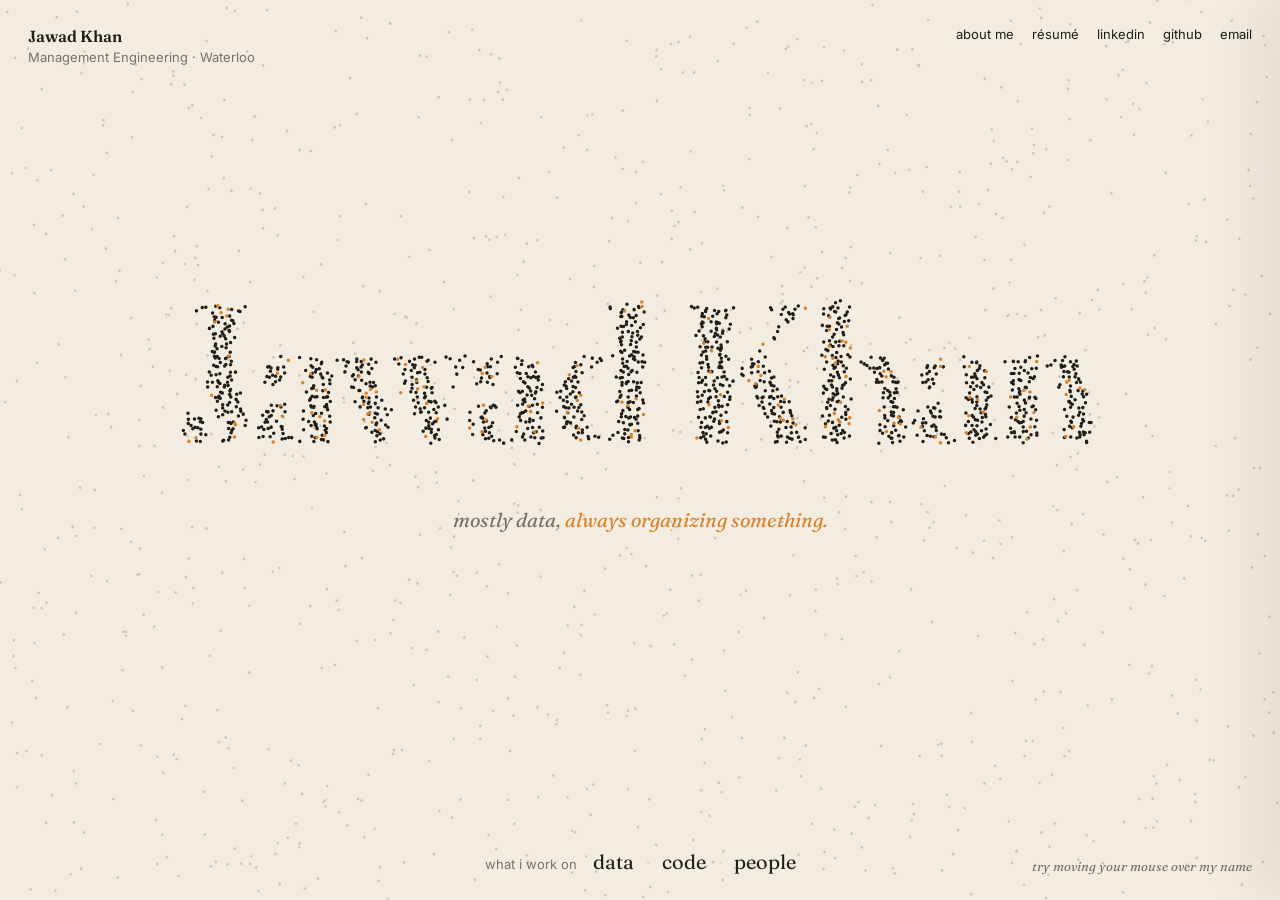
==== index.html @ 4e4f3ef8 "Remove unnecessary whitespace in index.html" ====
<!DOCTYPE html>
<html lang="en">
<head>
<meta charset="UTF-8">
<meta name="viewport" content="width=device-width, initial-scale=1.0">
<title>Jawad Khan</title>
<link href="https://fonts.googleapis.com/css2?family=Fraunces:ital,opsz,wght@0,9..144,400;0,9..144,600;1,9..144,400&family=Inter:wght@400;500&family=JetBrains+Mono:wght@500;700&display=swap" rel="stylesheet">
<style>
  :root{
    --bg:#f2ece1;
    --bg2:#e9e1d2;
    --ink:#211d18;
    --muted:#7a7166;
    --line:#d9cfbe;
    --accent:#d9822b;
  }
  *{box-sizing:border-box;margin:0;padding:0}
  html,body{height:100%;overflow:hidden}
  body{background:var(--bg);color:var(--ink);font-family:'Inter',sans-serif;-webkit-font-smoothing:antialiased}
  a{color:inherit;text-decoration:none}
  button{all:unset;cursor:pointer}
  
  #c{position:fixed;inset:0;width:100%;height:100%;touch-action:none}
  /* corners */
  .corner{position:fixed;z-index:3;font-size:13px;color:var(--muted)}
  .tl{top:24px;left:28px;line-height:1.5}
  .tl b{display:block;font-family:'Fraunces',serif;font-weight:600;font-size:16px;color:var(--ink);cursor:pointer}
  .tr{top:26px;right:28px;display:flex;gap:18px;flex-wrap:wrap;justify-content:flex-end}
  .tr a,.tr button{color:var(--ink);position:relative}
  .tr a::after,.tr button::after,.lens button::after{content:'';position:absolute;left:0;right:0;bottom:-3px;height:1px;background:currentColor;transform:scaleX(0);transform-origin:left;transition:transform .25s}
  .tr a:hover::after,.tr button:hover::after,.lens button:hover::after{transform:scaleX(1)}
  .bl{bottom:26px;left:28px;max-width:28vw;line-height:1.5}
  .bl span{color:var(--ink)}
  .br{bottom:26px;right:28px;font-style:italic;font-family:'Fraunces',serif}

  /* tagline under the dotted name */
  #tagline{position:fixed;left:50%;transform:translateX(-50%);z-index:2;text-align:center;width:min(90vw,560px);
    font-family:'Fraunces',serif;font-style:italic;font-size:clamp(16px,2vw,20px);color:var(--muted);transition:opacity .5s}
  #tagline em{color:var(--accent);font-style:italic}

  /* lens bar */
  .lens{position:fixed;left:50%;bottom:26px;transform:translateX(-50%);z-index:3;display:flex;align-items:baseline;gap:6px;white-space:nowrap}
  .lens small{font-size:13px;color:var(--muted);margin-right:10px}
  .lens button{position:relative;font-family:'Fraunces',serif;font-size:20px;color:var(--ink);transition:color .25s}
  .lens button[aria-pressed="true"]{color:var(--accent)}
  .lens i{color:var(--line);font-style:normal;margin:0 6px}

  /* project panel */
  #panel{position:fixed;z-index:2;left:54%;top:50%;transform:translateY(-50%);width:min(440px,40vw);pointer-events:none}
  #panel.on{pointer-events:auto}
  #panel > *{opacity:0;transform:translateY(10px);transition:opacity .45s,transform .45s}
  #panel.on > *{opacity:1;transform:none}
  #panel .kicker{font-size:13px;color:var(--accent);letter-spacing:2px;text-transform:lowercase;margin-bottom:8px}
  #panel h2{font-family:'Fraunces',serif;font-weight:400;font-size:clamp(24px,2.6vw,32px);line-height:1.2;margin-bottom:26px}
  .proj{padding:14px 0;border-top:1px solid var(--line)}
  .proj-top{display:flex;justify-content:space-between;gap:12px;align-items:baseline}
  .proj h3{font-size:15px;font-weight:500}
  .proj h3 a:hover{color:var(--accent)}
  .proj .when{font-size:12px;color:var(--muted);white-space:nowrap}
  .proj p{font-size:14px;line-height:1.55;color:#4a433b;margin-top:4px}
  .proj .tags{font-family:'JetBrains Mono',monospace;font-size:11px;color:var(--muted);margin-top:6px}
  #panel .resume{display:inline-block;margin-top:18px;font-size:14px;color:var(--accent);border-bottom:1px solid currentColor}

  /* about drawer */
  #about{position:fixed;top:0;right:0;bottom:0;z-index:5;width:min(460px,100vw);background:var(--bg2);padding:72px 40px 40px;overflow-y:auto;
    transform:translateX(100%);transition:transform .5s cubic-bezier(.2,.8,.2,1);box-shadow:-20px 0 60px rgba(33,29,24,.08)}
  #about.on{transform:none}
  #about .x{position:absolute;top:24px;right:28px;font-size:14px;color:var(--muted)}
  #about h2{font-family:'Fraunces',serif;font-weight:400;font-size:30px;line-height:1.2;margin-bottom:18px}
  #about p{font-size:15px;line-height:1.7;color:#3d372f;margin-bottom:16px}
  #about h4{font-size:12px;letter-spacing:2px;text-transform:lowercase;color:var(--accent);margin:28px 0 10px;font-weight:500}
  .facts{font-family:'JetBrains Mono',monospace;font-size:13px;line-height:2}
  .facts div{display:flex;gap:12px;border-bottom:1px dashed var(--line)}
  .facts dt{color:var(--muted);width:120px;flex-shrink:0}
  .stat{font-family:'Fraunces',serif;font-size:15px}
  .stat b{color:var(--accent);font-weight:600}

  @media (max-width:760px){
    .tl{top:18px;left:20px}
    .tr{top:20px;right:20px;gap:12px;max-width:52vw}
    .bl,.br{display:none}
    .lens{bottom:22px}
    .lens small{display:none}
    .lens button{font-size:18px}
    #panel{left:20px;right:20px;width:auto;top:44%;bottom:70px;transform:none;overflow-y:auto}
    #panel h2{margin-bottom:14px}
    #about{padding:64px 24px 32px}
  }
</style>
</head>
<body>

<canvas id="c" aria-hidden="true"></canvas>

<div class="corner tl"><b id="home">Jawad Khan</b>Management Engineering · Waterloo</div>
<nav class="corner tr">
  <button id="aboutBtn">about me</button>
  <a href="#" id="resumeLink">résumé</a>
  <a href="https://linkedin.com/in/jawad-akhan" target="_blank">linkedin</a>
  <a href="https://github.com/JawadKT" target="_blank">github</a>
  <a href="mailto:ja3khan@uwaterloo.ca">email</a>
</nav>

<p id="tagline">mostly data, <em>always organizing something.</em></p>

<div id="panel" aria-live="polite"></div>

<div class="lens" role="group" aria-label="View me as">
  <small>what i work on</small>
  <button data-lens="data" aria-pressed="false">data</button><i>·</i>
  <button data-lens="code" aria-pressed="false">code</button><i>·</i>
  <button data-lens="people" aria-pressed="false">people</button>
</div>

<p class="corner br" id="hint">try moving your mouse over my name</p>

<aside id="about" aria-hidden="true">
  <button class="x" id="aboutClose">close ✕</button>
  <h2>Hi, I'm Jawad.</h2>
  <p>I'm in my second year of Management Engineering at Waterloo, and I'm currently a data analyst intern at Webtmize. Most of what I've done involves data in some way, but I've also built software and run a nonprofit, so I haven't picked a lane yet. I'm fine with that for now.</p>
  <p>When I'm not working or in class, I'm usually building something, learning something new, playing video games, or talking with friends.</p>

  <h4>something i care about</h4>
  <p>Growing up, I didn't really know what mental health was. Nobody around me talked about it, and that's pretty common in South Asian families.</p>
  <p>In 2023 I started South Asian Saffron Minds, a youth-led nonprofit focused on mental health for South Asian youth. Since then we've run workshops at community centres and schools, written blogs, raised funding through pitches and grants, and built a team that's now spread across the world.</p>
  <p class="stat"><a href="https://www.instagram.com/southasiansaffronminds/" target="_blank"><b>see what we do on instagram ↗</b></a></p>
</aside>

<script>
/* =========================================================
   CONTENT: edit your projects here
   ========================================================= */
const LENSES = {
  data: {
    line: 'dashboards, models, and the occasional "wait, that number\'s wrong"',
    items: [
      { t:'Webtmize', d:'dashboards tracking ad traffic and conversions for an agency, plus rfm customer segmentation in sql that sorts their customers into groups they can actually target', link:'' },
      { t:'Stratford Concert Choir', d:'dug through ticket + social data to find which concerts actually drew people in', link:'' },
      { t:'PriceLens', d:'price elasticity modelling on my own grocery receipts: regression to measure how demand reacts to price, then simulating whether promos actually pay off', link:'' },
    ]
  },
  code: {
    line: 'most of these started as "there has to be a better way"',
    items: [
      { t:'EradiScan', d:'raspberry pi + yolo that spots invasive species in the field and logs every detection live', link:'' },
      { t:'TaskFlow', d:'full-stack team task tracker (fastapi + postgres) with a dashboard for what\'s slipping', link:'' },
      { t:'Hands', d:'early engineer at a startup, built rag-powered recipe search and a trending-recipes ranking', link:'' },
    ]
  },
  people: {
    line: 'turns out running a nonprofit is mostly spreadsheets and group chats',
    items: [
      { t:'South Asian Saffron Minds', d:'a youth mental health nonprofit i founded: workshops at community centres and schools, blogs, and a team around the world', link:'https://www.instagram.com/southasiansaffronminds/' },
    ]
  }
};

/* =========================================================
   DOTS
   ========================================================= */
const cv = document.getElementById('c'), ctx = cv.getContext('2d');
const off = document.createElement('canvas'), octx = off.getContext('2d', { willReadFrequently:true });
const INK = '#211d18', ACC = '#d9822b';
const AMBIENT = 240;           // loose background dots
let W, H, DPR, GAP, particles = [], shapes = {}, state = 'name';
let mx = -9999, my = -9999;

const shuffle = a => { for (let i=a.length-1;i>0;i--){ const j=Math.random()*(i+1)|0; [a[i],a[j]]=[a[j],a[i]]; } return a; };
const isMobile = () => W < 760;

function shapeRegion(){
  return isMobile()
    ? { x:0, y:H*0.09, w:W, h:H*0.33 }
    : { x:W*0.04, y:0, w:W*0.46, h:H };
}

function sample(draw){
  off.width = W; off.height = H;
  octx.clearRect(0,0,W,H);
  octx.fillStyle = octx.strokeStyle = '#000';
  octx.lineCap = octx.lineJoin = 'round';
  draw(octx);
  const d = octx.getImageData(0,0,W,H).data, pts = [];
  for (let y=0; y<H; y+=GAP) for (let x=0; x<W; x+=GAP)
    if (d[(y*W + x)*4 + 3] > 128) pts.push([x + (Math.random()-.5), y + (Math.random()-.5)]);
  return shuffle(pts);
}

let nameBottom = 0;
function drawName(c){
  c.textAlign = 'center'; c.textBaseline = 'middle';
  const twoLines = W < 600;
  let fs = twoLines ? Math.min(W*0.3, 150) : Math.min(W*0.15, 190);
  const font = s => `600 ${s}px Fraunces, Georgia, serif`;
  c.font = font(fs);
  const widest = twoLines ? Math.max(c.measureText('Jawad').width, c.measureText('Khan').width) : c.measureText('Jawad Khan').width;
  if (widest > W*0.86) { fs *= W*0.86/widest; c.font = font(fs); }
  const cy = H*0.43;
  if (twoLines){
    c.fillText('Jawad', W/2, cy - fs*0.48);
    c.fillText('Khan',  W/2, cy + fs*0.48);
    nameBottom = cy + fs*1.05;
  } else {
    c.fillText('Jawad Khan', W/2, cy);
    nameBottom = cy + fs*0.6;
  }
}

function rr(c,x,y,w,h,r){ c.beginPath(); c.roundRect ? c.roundRect(x,y,w,h,r) : c.rect(x,y,w,h); c.fill(); }

// analyst: a rising bar chart
function drawAnalyst(c){
  const r = shapeRegion(), s = Math.min(r.w, r.h)*0.6, cx = r.x + r.w/2, cy = r.y + r.h/2;
  const hs = [.36,.58,.46,.76,1], bw = s/7, g = bw*0.55, total = 5*bw + 4*g, x0 = cx - total/2, base = cy + s/2;
  hs.forEach((h,i) => rr(c, x0 + i*(bw+g), base - h*s, bw, h*s, bw*0.22));
  rr(c, x0 - bw*0.4, base + s*0.06, total + bw*0.8, s*0.04, s*0.02);
}
// builder: </>
function drawBuilder(c){
  const r = shapeRegion(), cx = r.x + r.w/2, cy = r.y + r.h/2;
  let fs = Math.min(r.w, r.h)*0.55;
  c.textAlign = 'center'; c.textBaseline = 'middle';
  c.font = `700 ${fs}px "JetBrains Mono", monospace`;
  const tw = c.measureText('</>').width;
  if (tw > r.w*0.82) { fs *= r.w*0.82/tw; c.font = `700 ${fs}px "JetBrains Mono", monospace`; }
  c.fillText('</>', cx, cy);
}
// organizer: a checklist (the last box is still open)
function drawOrganizer(c){
  const r = shapeRegion(), s = Math.min(r.w, r.h)*0.62, cx = r.x + r.w/2, cy = r.y + r.h/2;
  const box = s*0.2, lw = s*0.045, rowH = s*0.34, left = cx - s*0.55, top = cy - rowH*1.5 + (rowH-box)/2;
  c.lineWidth = lw;
  for (let i=0; i<3; i++){
    const y = top + i*rowH;
    c.beginPath(); c.roundRect ? c.roundRect(left, y, box, box, box*0.18) : c.rect(left,y,box,box); c.stroke();
    if (i < 2){
      c.beginPath();
      c.moveTo(left+box*0.22, y+box*0.55); c.lineTo(left+box*0.44, y+box*0.76); c.lineTo(left+box*0.8, y+box*0.26);
      c.stroke();
    }
    rr(c, left + box + s*0.12, y + box/2 - s*0.035, s*(i===2 ? 0.42 : 0.72), s*0.07, s*0.035);
  }
}

function build(){
  DPR = Math.min(window.devicePixelRatio || 1, 2);
  W = innerWidth; H = innerHeight;
  cv.width = W*DPR; cv.height = H*DPR;
  GAP = W > 1400 ? 6 : W > 760 ? 5 : 4;
  shapes = {
    name: sample(drawName),
    data: sample(drawAnalyst),
    code: sample(drawBuilder),
    people: sample(drawOrganizer),
  };
  const N = Math.max(...Object.values(shapes).map(s => s.length)) + AMBIENT;
  const old = particles; particles = [];
  for (let i=0; i<N; i++){
    const o = old[i];
    particles.push({
      x: o ? o.x : Math.random()*W, y: o ? o.y : Math.random()*H, vx:0, vy:0,
      tx:0, ty:0, ax: Math.random()*W, ay: Math.random()*H,
      ph: Math.random()*Math.PI*2, acc: Math.random() < 0.09,
      r: 0, tr: 0, amb: false
    });
  }
  document.getElementById('tagline').style.top = (nameBottom + 6) + 'px';
  retarget();
}

function retarget(){
  const pts = shapes[state], dot = GAP*0.36;
  particles.forEach((p,i) => {
    if (i < pts.length){ p.amb = false; p.tx = pts[i][0]; p.ty = pts[i][1]; p.tr = dot; }
    else { p.amb = true; p.tx = p.ax; p.ty = p.ay; p.tr = dot*0.75; }
  });
}

const R = 95, R2 = R*R;
function frame(t){
  ctx.setTransform(DPR,0,0,DPR,0,0);
  ctx.clearRect(0,0,W,H);
  const groups = [[],[],[],[]]; // ink, accent, ambient ink, ambient accent
  for (const p of particles){
    let tx = p.tx, ty = p.ty;
    if (p.amb){ tx += Math.sin(t*0.0004 + p.ph)*22; ty += Math.cos(t*0.00033 + p.ph*1.3)*22; }
    p.vx += (tx - p.x)*0.045; p.vy += (ty - p.y)*0.045;
    const dx = p.x - mx, dy = p.y - my, d2 = dx*dx + dy*dy;
    if (d2 < R2){ const d = Math.sqrt(d2) || 1, f = (1 - d/R)*5.5; p.vx += dx/d*f; p.vy += dy/d*f; }
    p.vx *= 0.84; p.vy *= 0.84;
    p.x += p.vx; p.y += p.vy;
    p.r += (p.tr - p.r)*0.08;
    groups[(p.amb ? 2 : 0) + (p.acc ? 1 : 0)].push(p);
  }
  const styles = [[INK,1],[ACC,1],[INK,.18],[ACC,.35]];
  groups.forEach((g,k) => {
    ctx.globalAlpha = styles[k][1]; ctx.fillStyle = styles[k][0];
    ctx.beginPath();
    for (const p of g){ ctx.moveTo(p.x + p.r, p.y); ctx.arc(p.x, p.y, p.r, 0, Math.PI*2); }
    ctx.fill();
  });
  ctx.globalAlpha = 1;
  requestAnimationFrame(frame);
}

/* pointer (mouse + touch) */
addEventListener('pointermove', e => { mx = e.clientX; my = e.clientY; });
addEventListener('pointerdown', e => { mx = e.clientX; my = e.clientY; });
addEventListener('pointerup',   e => { if (e.pointerType !== 'mouse'){ mx = my = -9999; } });
document.addEventListener('pointerleave', () => { mx = my = -9999; });
if (matchMedia('(hover: none)').matches) document.getElementById('hint').textContent = 'try dragging your finger over my name';

let rt; addEventListener('resize', () => { clearTimeout(rt); rt = setTimeout(build, 200); });

/* =========================================================
   UI
   ========================================================= */
const panel = document.getElementById('panel'), tagline = document.getElementById('tagline');
const lensBtns = document.querySelectorAll('.lens button');

function setState(next){
  state = (next === state) ? 'name' : next;   // clicking the active word goes back
  lensBtns.forEach(b => b.setAttribute('aria-pressed', b.dataset.lens === state));
  tagline.style.opacity = state === 'name' ? 1 : 0;
  retarget();
  if (state === 'name'){ panel.classList.remove('on'); return; }
  const L = LENSES[state];
  panel.classList.remove('on');
  panel.innerHTML = `
    <p class="kicker">${state}</p>
    <h2>${L.line}</h2>
    ${L.items.map(it => `
      <div class="proj">
        <h3>${it.link ? `<a href="${it.link}" target="_blank">${it.t} ↗</a>` : it.t}</h3>
        <p>${it.d}</p>
      </div>`).join('')}`;
  [...panel.children].forEach((el,i) => el.style.transitionDelay = (120 + i*70) + 'ms');
  requestAnimationFrame(() => requestAnimationFrame(() => panel.classList.add('on')));
}
lensBtns.forEach(b => b.addEventListener('click', () => setState(b.dataset.lens)));
document.getElementById('home').addEventListener('click', () => { if (state !== 'name') setState(state); });

const about = document.getElementById('about');
const openAbout = v => { about.classList.toggle('on', v); about.setAttribute('aria-hidden', !v); };
document.getElementById('aboutBtn').addEventListener('click', () => openAbout(true));
document.getElementById('aboutClose').addEventListener('click', () => openAbout(false));
addEventListener('keydown', e => {
  if (e.key !== 'Escape') return;
  if (about.classList.contains('on')) openAbout(false);
  else if (state !== 'name') setState(state);
});

/* résumé: the PDF is embedded below so the link works from a single file */
const RESUME_B64 = "JVBERi0xLjMKJcTl8uXrp/Og0MTGCjQgMCBvYmoKPDwgL0ZpbHRlciAvRmxhdGVEZWNvZGUgL0xlbmd0aCA4NzI0ID4+CnN0cmVhbQp4AZ2d2ZIcx3WG7/sp2hEOxkwYaHZ39aorD8GRBYkgQQIUFbZ0MYRGI4oEh6RFLQ6/jt9HvvCt/Cr+zpJ/Zi3dM3AoQixUZZ08y3+WPJnV8/380/n38yX/263W8/1xPf/hdv7F/Nv5B6/n681if9iv/Gm5XnfLRbc7zvfdwR7OX7+dv//6r6v5avb6d/N/m1/8/OZyzpDV/OLPfrGdX3DHb/z2cv6023PjF1wsF4f5xe95xNVxfvHt5fw389c/n1+/ZuLZcXHcrXc+b16ult1iB3+r42J7XOWs6zlXPutus3/qpLr5xWG70/V6edxezirl+QTlXbfojqvdgHYXtC/+83L++g/B1uTLx8XmsNuXl2ehjsrYH5yrHUrovpbUuofUiM/Tfy7Pfrycr/eLjWlvxgU6uvmjP0NHt37Bsx/8Yj+/+Ka8ds/FmsH3i3LnjV8wGBX/ZhaaxXLHw/zP2DtsitV2xv8G9ncLFP7mrev87fy4W+xszDfzV+ADKIz1trZXV9uB5I9T23q/XWyXy2l7zkCRBPuqyCNVoUYUs27UYbhyLQ4Hzy7G6rh/66PByfvD4dyq5rJZHMNphd9ezmISYetm2qAFbFXJIW2HpraL/dK0PDN/eztfGe3t5ryeN0tssT8UPSf0q55nZ+C5Wa0X+103rWfz1jvpIFE2u/h9QSBQDIm/LBdntflzHwVMAVyorgBY9pHfv67eXtUUzJorFTUVMG4B4wadCY3LxXK5xPffzFerxXG7XfvIct3t5rvjgXe6VNZGceKV2Ww1u/jqm2/+PXlYGhnCTmXE398s1utjdYjtxkwmBsbusNnhrLv9fnFcrjMKbDXtR64b8HQTMEZLd6Fe09ddODYhs/DkUXDC55Bqf9jhr/2Jarj5CRNtNhuLGy99TmLLX/2COwokmDgsey+vegK8u85ffGXhmsDxaXnPuOfZ/OLXF34Lnj/wC5xI+LnT8B+Lp4zjFawcOvPdJ0Ey+cQNoH6P9LDFlRi9+8FpoTjRgrvgXfN99OtLvwdbQbYzskAsPFfifwetNbCYIqZoqdAqwb4rE8JV8e3JFBUIIJusSKSRByoCPiwsZjhHB5b7ukM3u3jPLzYm+ZUP40I4ufmm3ApBkDLUA4XgkdHBPrh+CEArM/HSAN7jcwJAMwPQeueG4QKNks9Do7KFKavrugX2ESCeO7tgWSaeXSA8b3Lv6leNhT5S0hqH9KBM+TG/kMH/6FhAfgUmBRYZ676hDwIOa4PCDQHMcRWq5M6tk0JxZgP4gqIPEM/zi2uXA7D8xS94SRiR/EbP5D/MGteQ34mpP7n42OveLGdehhDGnQPVuAtEJ3uzCnZ5xBDixcPTc04bKLwaNcpdpD2JIcxPuWcLXMuAsO7A7XD+K4WPRClakruJd+lBdwg21ZMmwlx40na1WG1LgVkRKqSlIA76iBuaSXxJRs1tF2YzjP/cFY/5GW5In9XAo/cEGV1okgzbclaw0kDEdMWjJzkdmmk1aRZvNflLURWjshO6NWJQ0KD/cM4NvxELIKVnbUwPtPHmZ0VUId/CGuiB6XvZf0xMirwLQRx3SuMvnTFIPE8p0WWVUpKoojCkRwS+v9Gk6cSNGR+ps2cuE24l06TVZiXNwpnUUiVxXk13umUsGCYY/0tzS54lTSoFnwUVJp+P0rk7dtVE6hW+2hRyEvjdcbGmNh4uJSxieDxTUqwSSNe/[base64]/JmkJ+AqXNZmsh9V9cfjQuhclC75959jNZ9kvnCvYaB5L95S6iDm4i6tpCxIP653Kufg3OU6gyj+cRDarlwo1AZYiwsgI1FxNH+XamrrbZEVtgeuX8MKMKBdXVs1Y2rEcUwrR1emns6mUh8twvsGOjlZyhybLKAeKiImGsOqY5a/aoGpZH+kRnVmBhCTQVZRdwCi6QPEMIVxoU6RI5HsLckWLluKMo2gUDo+gdmFPd5oV1jd81uciojeY+FtrSUdy6ARCr2dwezXjZUpapgUH0RaqU4eJB1pAN9FIziQJGoT27EEj1ole8XurollwBAzT29CU91d7JJf32iLssaTN6w7Eu6a//8t3tD1/dfotnYSd4d6KTq/rtAbWvDrmqn72dD1b1aJR+YfQVYHpJo9FW/au8doBt92uebHuBzzpWX5jWjjQ3DVcWAk339m/Ts/3X5Lb7VrvZv4ec0mQrE/Um3bNcWHbznHfUYPwEch5HkJ8LgC2jL7iTzQDqiR3/8lX83/yCdae8deyHMriw0CSb1mwnGiHbLSF4u0tud2qEfGi535vBwaXFEWNne/DlIcGR3k9Z/eZDHx55BPXF+oKLYBH/NUpGgOHPnToPI79zR9PcSshvH8hvKzrb6y2t7RQiTV07bmcbwjRftgc6R6c08NHlfOv2wu24gH/zP5fxa+fRRFEF0EoQfRUehaMC9nAl7oiE+2cQ+MDJQl+jskXDeJGqWvGSbesLgpJDytobJiIp8Cbswyx32hUpi8yYMxIf+g9v50KTv/n6c3+VgsfCxHrV7XZm889cDYy8jYDEWlrSVOP1QsV2cdzvY3cgL3erxZb29XZjlitLxv3Mdwcu/[base64]/rRgvZi3s1QUimkFQoramuTofMNW2PY4JjH3n6URFzvabO3owi5oduUZgUR393e6J5mUCPGt+LzIE9X/twLj5zSmSIsI+7kEa9LER1p7Gi7mnUC6dF+mpGvXES6LW/72BGh303oWdDcWsmtKf7ptCV58u+kI0FnnJAjUQiJTZOBG+DOTtJkzCfXwhCmtSbCcYb2BQCxJvwpQsx0lhA4YaavQDtG9cRPi+i4ryBtKhVlcrWb5wWWpajiKZeCyY8a1UmXNmtOPfKwRJb8xkp8z33EgsfD3pJumWI49iqzgc/jeucCqkU6zvOQbx+O+P8Q+0tiKfq3+JXEmuQ5M1HJfB4L9L04uFYljRU+h0pUWoVybocC614W0AvipSY4sWzgHW9zmprGzskExiZN1udG0wMhu296gcmrFEjlWsvqVKTSA0m67s21fxCOykyeNOgFeb+tzBYVNFEo4a4aSxaTCnIrE+/H7flAdJ4bbTr2ULImbGcOxl0N0dbHR0yeL5D1N2wAbw+dqNc/qpILISdbxemiyiTh1bcA4UjmVnSCaz1DIXmU+vXRqcrjilId7KV+q+fuQiE+596xCDmvHBKvgdYVySCrWYWw7oj4go+lCOjfedxFBWB750XWJAE0lRD25QI0KdoK9BWjIh4ja6SxaolLyR9UeUuQpbXVGUzoix+azxu0N/[base64]/27F5ibPYmCE3/DXTAVmGWhLMTIWcfwQlODTCWcRujzfCtVV41JA5pFyGt0WFy1l73HXEh3oipTGvmMmgmB5hTAuILWeyKpOzXiiMEmShhkbB4iglb0wlzjBYHcZjkNfVanUQZ4jJie2SNixU0sA8flVfDQbPmObSf1VWqSUdvfMoadzku5dO8GpbJYRFTzyHwqG2vYKFO6cw/g8j9Q8AgtpTY18TRfbs5xfe+6FwDEhVU2HMFsKhVhNnXjgHhErNutORxXemC1LpXgv/f8agDoceHs+r4bgsKHhJKhQ4ueTZo3s5CWf9TaQBaUkIY+L18FOT2SG868Ye4bo5XBqS1dI0WZLz5FPCIymRkAJHeSQaP7buKwXfQi2mQv3vofG3qFXTfeYfrchaNIDUbEGoxgXDYzqW1CXC5CgRghzLIrLhqFM4PJ8e48B1+NRieOEobnX/j2KTTSXYWZSrb03RjtUZ0h/l872fDf5gucIMxzVbAZymGMmKqUf1c0mDkYjt1SsMKbz4o9U5vcChxMimqFD+fdDFx6MXIl792HZeDLuIBB81sNi7UBDzVKG3NoO3RrYiT5l85X1UeIv+P9ON/LhSyRDHvzqPGuSfNbk/uw6QoERrnphc9Lf4DYaj1cKw19bw5ojXZisMXfjGU7WHml+Hc3HPqIvfhNxynfQ0mVZzZbnLFHbbakn0ZhKpgGWExLs1MnVFfL/WK73RznfaYeuXmyou46sOuWL2fVUCW6dgWjuTiZEnhjw+7i1hDSDbcvAgcMj2MbtoA0P9D+U+4avb6c72M/tjz8MgCH4LfhoMxUNjxyNzw2PDSD6LKyZQJDmAN5sBfz3J9C18tMe1i24eDyJI29bQhF3c1FYIWL/ubN6rjZku1mFiAiNFqGl6we1OsbEpBJB9tQDWufOAWm+rgXG09Xe+vVwo4nR9FWF7bnzqh7g3qzJuILwjVrXeHeyIDCyiIoymXPxVNlgDmUp9ifFt+zMiAtUi6+5MLOocVWk++2WAvb3sRrx3M2C69xJknyvZ2TUhBmtAyO/tWnj9DYRJpxf2mNPx8OfFqRWkk3OGZ39h/O7met7bscKu7yci9I2UZ11GQu6aQw0Qx6OOOO1kBgXnl9WEq6D5oZ0K+ZNI0U/owddNJsbCxDqq2ieNPU6r4V1YLnCDwwajWAvGbzUJ2liPAw5X4IAWCsVbD5ofGANaQEcz/uacUKOlTCfMezgCHUdGorF3eaSWC9a9Z7SaOp5xk2KC/d5UJG2HGfjUyH0GgkqtjGJLWsOQukcK3lYbEBD8OFVIrUbKuZonzZb1N671tL2YketgpKMR/F7tBAsmg921O1KSn72yejg/piTV2b2hSQkarXaU4rE8zOwKDGARGrnX8TJq2pd2uJmLcaE4qE0CN1LB4XKrsjJ+JX5YREDZXnDhe4PTu+zVraIRU/B1ND5TMv1SiuzGHc0YTLqhjdUr0dXhXgllu17V7UCxhwHoua7gMymvA+RTZjAaCQjiZQpGeNBSKFIokmylH+cZLbk4RwXdh5MHZ4rKstRAFf5NVWbg/oi7NHbLdx/v/S2aFOCHfwOV8WR/fYFF9Q5BaqqVKxyY98Zl+t8UdpVWhTQdlMUo3b2FSILWmzVObMqVpTQKkW0pQNrWw/[base64]/KIeBJiLzxOfJEZn3q8W+LMN6oAn9D4Uzt8lMLr87ifNSSnrRg0t6+OgpB5g0kNCjO5M/[base64]/+fqZcI29smV1vpBWpzKjalJZHH+cRJ8G16FXAk500q4I6jsou7QCF/YDENg5rsj59BSPe2c1dGNwiVIVbuHjRe7zyYRgv/AiUh83Mow34lsJ5VdRQR4PQKaZW9BHXB75p6TG2WuUx0nbZPf36gZ+mOPbfrh8Ah9Ws5WC4tUYl3L1wIVC5eA9Q8ygsxAXyPcD4hr7XljV/Tj3a5gwdoCEZW64uEGKzpkPZGYsdW8J/8wu8/kyHsmVv7Pl+aL7jF0G2m1E7jx4NjTfsatj2VW8gD4WEHngUerCuiSM0+mnvmYEHHTge08iCVRGLZi/EkJufCLh448GO17iW5m/cKaCvGc1xnJk7m7LR/Vi4lX0McNx3856Aj2x27jkE0tHliXfTD0qvc5brG+SZ7HV6XPdQjPEREVXCtMITd3Jfi5aIBIrxfrz8mY8HE5Fq5T68ODyp3QEta5S8vpyxmYt/ScGmcj8SqztSolxWj5rJPymB6OOefk9XZPzqy2ZTKqthRWZHbcamiYyz4ruC0o6sFdlHcgRDl0U95E+fKHsnqLKmtxBLSuKZ7mj/[base64]/wWzOrw5mz4pa8BkDTDONHzQeNKt+qkDdVpWNbSsmSTQWoJhRKNEZ0NMY0kpVUnTlOC/hKSvPoDTegvULolSPqqTRs6Mk9BM2qh2JItZfujJkWC8Jab7bCvWpiMTXZvkTRGIhtJbmOZmwmSq+QC2iMTZ0z5oRZsfQXEiIuZnQh5nt48AVOc3Bawy0/8OVN7swSYvW+BBbf0u+i9wnXybyxPuLL+xL/h3nDzi35V4f0ed6cyiCctuSrw1KlZgq5eHX75scfbnEpfnupfGk4mYVsO3THZ4fzpJMlEEVmfJv0j2f3cvghmcWuOxzL272er+3lbJ+gPU/7/B7SP5np+Pp0GFo7NgDQq1Yysp1wa/7g9hVK9ciD6xKSMoJCSzWhKN7Z4RLjgflkvrqGKz7TGFlkNXVzx7gaJkiThhpEyB2/x8R4AByIU53e9GgAe7FIMNUxDDPCs+uoWe/20OvrEXuZHlju/[base64]/2OC5kYf7rTngZu+uOPDLXZizJh3T/Ec2VL1hbq3bPgHvzpoaHcJMLHrguxZrPGvJvhIm+0bG4UMIBf0HjmNFi7aVLNxEGvcHmpyX9VISdXRDEFMIP9lIQBEFKaXBf2K2H5nsinuzaiiaTGTHg53bzBLKElP3cbbYCQTBiYCl1mBVhWjFawlRrEe9+LHvyifr2zs7lll6N+Uf8ScK5tIf2HWxjCTZGW/4dLryBLwuv9YN56B1Y265l+QXLwaf1Ux8RbA+sNkYDvpbMNFHmR1Baff8V38miA+SOgchHychHKRzmBdZolYRcM+9TBghAf+gUhLTwOLOotfHhwLM8RG62Zl/4ek/Te8/jfY8Q6OYy69uFQD6vAU/out8SUZk4KpV3PaMaMTv1dOU0eBv4QL9MNt6Idya04BMNPv0krxrBxxcy56Yk+psVxZPXEQdOz/Mg7Giehe3EQUDXSl72QPWXfLcv23ZEffE0bv2Njyo0OpMtPtcRvGOQiZnrRH4jCqfRxTemnFA2AiFBdtUvsKvtsFiD8IuRFb09MmYNOk/opGhWxEs3pUegJ+zQEPnbqcBAujH4jGxPwwjyVuXLIzHs7r/w9mBGQNI3uaD6RRBY72FV6EOY3gU0k1+iGuxc+C0yNiYd7IZ4ISFFiQI8C5NChEmhWnKdzOl+S8uH+/yOnc9hsvdmNcvoHXs1KzYgbLKHmYNIzrGUC78GauJ4UsAHh2jw37MqLCrruzPYCj0MbLVm7M2jzaybNrd0Yc9QkFdoDJZGZ4DmckVlEIPy6sGUJkqnV4NBTvag7mlkM23QptbI7ecsSsQWXeNqX33VjM4qslDOxfFehrdEejNAbeBAbEVG5Iw7FvO5IW/nDc14XjSnUtUX9pRnR8BRLWur9flFrXAknwkqu4hHWorTI1QQ+Ht6DRSSlso1KZL2vMd+jXl/OaA5pSyqVHrx0R21AVSRFqZYaIjXGg5hcPNINrfDvbNfbvmd9l9LaVhj+Iazt49Qm67XLi/LFidAuC0WwAvZVJElpCDWwgr00T8nhk8ix98w5WrPIh6rJkoeSedGvdC6uGIPJCZiNFaRpSZPDp45B2u81eWo1+bxR+zJvBMVTNe6s/bFTQ4t5pbSmmaU1ixq21JQzS3nxczk8spcy2IwhWZe7elGT6EJdqaxYPf4MvcjNJE1Wr5RjlQ3tUqdgprGBS2b0AGfyY+mh/6GRZK2xoRwoesEQt2Vo+K1EUzuAQJcfE4dDVgllZdOVqQ0G6vpYCuw13pocd2LxyQ+DLY78gPVw8Sl6YjF/FBr5K3Q1SkHGlii+MtMjQVcmMJJp96Gt3IAYxhGqwFFtdiaSog1jzPwMbJlxq469NIYj34MTQyOIClePjEu0oxe7ZVHeO8SlFRvA2658ZF3j0quiPfGIPyEGppb5q/blfbJRD7ZDQzysxUzgcgzZ8P7vhTHNWU8eilc4G32exdZ/P1g97rdkKi5qFytqY2wrHuQcglYLgX4oQoVToSjznh12yggt6uO6p2pQKiqxIxKuo7pUtXiKVCNkidPaOSNAxEEZzdzYUwv+qpHGyDKQ3jjjpc13z2JfBMSpGAwv9aQ15L4JlIpuVREiVUNR35+m1mO+OlrtLF2XnxCo5xM+w5nZpC9FDYAKVbHsuInZiKru/CwtuXzl4y1BRa7hViiIN02W/ITryofxMISI8TYTtwJs3NJMATYehYZEytPLh5oxdIXtCemxgrdwz1cT0CpnJ2PztQnOUxrZ2hJiyf59amW0lijHHujUot/mhMSuV1WNA3/omsNcnfafYylqbfuXLkld7TUaiCSF4OYZDy1Fm/VmqBdjhQNCwMp5JxDaQjVPuJNr2bAew/Oroljz2wdU3KtHpcWouBEx2cyKiDh4cZtUZ4XqiZ+LExdj8nFgz7BkXuPMzvKrDQR47iJh95DEYzaoWIPawBkq/ZWP4aKR9jrulc9MoAS+ymdjDUROrlFXHFVa6/MkkpD9sZvH/EzSagMo96W7VZPQM+cIXatQU3SpQUi3mmhUn8bNXjUGHsxDfZWBc3misP4Qqbl4JxcNNYUmTZXxEUoKMUbSgm6bFfRi5SeQAf1aMImYaLVdT+PDy5ha4hpmSRFNJhbVJDEqt7F0wAhYjLOXar6yFkxcmDjNT+RWKSpTmtmBdKYvrYIiT/CD+nhFa9ZBb0DK09Ku/ZjFSgqEksrCs5FO5xwqj6ngcHZs5IdJtmBVYRmjidLEe3rW00/[base64]/IVrOYYo04Uhpip38VQaWM8ADu+UheP5NIJCwpjnzJOCiSZ4nJSoHqYCVdiINhwuavq72vfJSaGXRnx40PnEvW/vZgPAzInYg8QEW2w+jGj0ItoKARX6TCCknHftD5x/Zrqw+8BSToarxy9JYaGbSBNJd43OSLEcRLcA8eiKSaCNSNhPC1KPgNXd/o+3Bozk3l3o3l3VbCgNipPE0TD/6dbRc3Zsv2w8S+C/4ZKyo2UaWFlUTxYZhVbhRKsmiQlvcGt9wMdaVhZJB7rN4mullegsn0ov9zbPjeLv+ZEhpPlY5HVLKvgeu0bA9jHecd3K2Gz+Q8jV/43cTQgoPyidV5cqQFaeiOqXVMixWvIZx0CUiFucCIAKjcuNTxHB8pZON0SWLaWifsH+W1iOcXl4bh/cEG5xObt8b7WmkFz4BPCeVzv3MO7/yvj6M96Svf/sjaoplDX9u0ZaM/OMrk9/hNLkpTeuIn05/9z1pTnV3pWavK+TYVzIW4IT6h5gbuuYiLMeziMwWfN2TYhs2f77F1/mxUOEUUeCOd3WhdyNmQERkzVHzm4FXblbeC9iwKzcejlYwfR0TlHKr2oxtq3MyywsfhzoTZXbyp/41OoFBbEA31ttmZiNHoXntNAClJs00jIy6JQq6COzxmrjXYAJkU4FOr9ux0OHAH0U0S40aq1dDn577H4LUb+F3y94M4xrXV+/s+h425e8N1H3kz11elBf8ooGQwCJm/X2NqB6wgB7GPhvDPVdBHNkt0vga3QKFrb4h8oXf401L6P4wfIo3K/kocoOCfr6jUdpYpC0nEY8bftTepcpGR21JPHJW42gwa/DoAdX2yWf208zcQ5KPH9IyX2Js5vwdltW+/DxB9bbx+Q+5hzBERLM/YxfwbYHpK6BnzodxG2kLlQp0YR6eiRYRDArFcV1KcvhZla5o76zW/KGAEGEEw5/AQGLuuvDSnH8yLcnHuQj5CKZaDVmx5ZzUyiT4ZbRHhKimrgKJSNNb/vMqxFTCBRD9Ts7sNouiifqI4QY6BfCoJ8F5BByoa6dYeWM6MTohPdJgsW7K91Ik//RhsHAl+e9qthTTYkvpTdEpbFnOZaISZHxZNKfZ76sydSXqmjrveDlBXgVaUVk60fecby8yG500inNvFVHjC0Q1pQmPvCdjkduxxpCCsE//[base64]/N7rkmuK3lW2Wuvde/73j8SDhY9Q34FCMIOqoqAo/[base64]/SvkQUIOABGjjD3PwFDhD3KC4SEAtAOFxgYCndHL/GAQ6BIAHp3gKG6FkDXDQr/k6z1J4EP8Bc4ACEBob/L/bX6VyEY/PdiEBiMcHUDwX1gcAeAPcwFCtBV1RJAeaP4ACA45FciyMUdgW4H5AmCuYDs0Am/WwcBVBX0ASA0SH/N5w5GwtxQ7gLuMJdfMwJ/lUHDrAKHKCFcXaFwlDvBrymVYUgoGIVA+gD/OlxnOMIL7vcvyx4Gh9j/AgPi4QY0hsMee0DVlQF/ctAugn98DlAUQExQUFBCXAoAfQyAeoMdgb82MPJxgwJ+BYV+udEzBPi5IdwA9ugxoAEweyj6i8DPHeQJBaCQHtAAv38P/KdFICQEgMDAKIAd1AEGJ/inOtoNtf9jo88fCfMGWAiiCSoEEPz1/vvJCk1FCALu4vNP+u8jBuqamegrmfP+BcDftRQVEd4AP34xEQC/sJgQQEhIRAogISYICPjPOnog2F9TCv5TWB1ujwBI/WkXjdO/Wvb8IxAA918S4gH8Zy0dBJq5UAD3P0S3FBQTBKM/0Pv/X9Id8GvJ/4rlv6r8H4n+XztS9XBx+Y0S9x94/qc4yBXm4vNXBpq5Hii0CrQRaC3A/2uqKfSXigHciggXyH+NqaNAaC0owB3QfP4LRpi7KswbCtGDocCOf+jyB17jX0JzgcGhegh32K+rBcAvhL5Gfh/b3zG0WMHO6OvDHc3J3yEoWjz/ibUKHIyA/FKZsJg4AIREgnwIBNEkFRYTA/gJoeUIgXr/ZjEAKABHoNDlAejhAgD2CCTBrxOVEAUANX65/lhiAKDm35aUBAAI+tv61R0Q8m8meqXjP6YQOgr/N1MKAPT6bf5v2jVEoUUEQkL+7v/X5GAPJBKt6d/yQI/6L/v3BQKFekPBBHPTCLBMuFN1eOv5WwUGL/714fsTHOumaTz8fnPIdx4/SHCTeSpfhn5Gniok93eRLaypcJ88mGe+9ttpqsV90pyk33Lpf2WTaDC23kIwO0r9YeT1jkLNeyZ8Rn6jBxv+14/9TUKcsZow2zU4ch57SJLo5VGce/Woede8L/k0GDm9rr9RKa5JeFUyzh9r/MwypHCSI9cua4qWFQfFz4R3j/zAm3Ty5HSCPHvkhlkjkZcg4FusSIGf+bJw3MWU72KZkbB7Bx07nTktE9YJ+eAYp5/iVooGzYxf0Zt4jciYN/ZM1tMNcu9IQY9Fq1ja52RLBkZWBmi3bUKUSkjXxiLjwfqrHIr92y6G2W205Dk1EoXj10I2+QTu+m2b19S+MeWTL5Fh8h+cUbt6wk/Su5+73A0/4ZbHadt6spUyIz5Ll/fhvVTgOFft85ugB4mzwna5KItOP5A38W7bLYnzw4CRETU43iuLY6NHu3JGoxiM/Wygj0KOLNkyOLa7r0z7PlSQ3zjLYTIUx47d0nQarPqs0e5LctOt82oHHCY/by27cfGA6NbyzGOjdY/wWUiJBXQsLsNJWqMTfntA8zKaTdgw763Fi533WYp25PKDZdqYoYjwaonKIhDodUpUHhd94xOH48IzPSbp4dqx4vGnhNuQSkXIc/8x9ZLRvYiH1l5PtUkrSkegbMrK+0JZpSKmSfkdUQKDo9/bNQSoxWcqJplk04zotPu/sdbJhSNpuenKdEJ7qV6lEK2GsWXKNZg7dZ465vXX8aYZ//SqvDlcI7iqZU/40j26arliqiOgVMBtMm65r7OxwZjzrqtR5A4J9qSC/JGLDZl7Z7F2pF7DWQlhW5yPvaFP0cp0u93ynaFuWykPJre4D6d6q30Jb3U8kNM8Wvc9HIvjpkLH+5SH53KbO/UmY6wLA2gbGpmxOzomCb7wFw37Gt8b+nRXpGwz8HTtYYEXTZjvur70ral+3BZmkumVIYEXY1Rg7+YS6nxP2tQSeu6MUHJZc9lo8dkMMc1Pkxk1mBO8vld31N7lCmLydAQhH5UlRUvPVFL2g/MwqRWJi3Ml1E2mQq6xp9dzTG+aMg2siOteSvVgm5tnMrn6g2kQ4U+qEkL6Q9UtXSN1MCID4ekvvq7vEp3m0Ala0l3baxFlIm/PTt9Obg3R7bkJxJtfHNqNyyzvIMXEksEM5/7INb/BHJLaaV8VRnwFLACbpoYpp/Ve0xVJYoZ9/[base64]/1YLm8bClz+Cc4hn9G2xS9ajqJgsZeykdP7WhmAp/[base64]/oDITCkT563KXY3TuNK2BjLL2Ukrs1xK2uaUu7UVmVdzLvcaJwcZpB8x1vHLMbr1S5wmN2o1X9b2zpq/6lUKrOl1Obk4KYsmb4GkC70ekgaG/AA4sPBR9hK8WwiIzSXRH+Y9wJUSMfEDtCXrx7pM76hV1NWvEktgsMgw38L0ecy7slF6SDyuUZscpLCDjYO/4XnmBESOTs2/DDNn0iPjEX1rP82r62Zm8xQVCBBLsYg3MGeXdcxRWvJKe8d8eCmqp0DxwsvRrj3o4YUITCUgPLTOgrTA9ZvvWbIB1Tk708QVloVKjqgfRUSPm68B0PRim4QfvyWkCGSjjr1Rl+TqmFQCtT/iam0M3rR4nNlQiCeQNa0k6MFonHfG9O0dZ8n6Jz6FMXwvflZe0Rr2pQK58abXaffZKqAPNO+Z3mpViapE3bbp59d496KX0I5pOP9J/ndzSPxBseOTlITqmPgeOW+d3eK8Jbe1eHesN1lNalrBc7oFjnLfsycQsccTOzlFWfQdGPMaMgcavJauBMPMjBp0l+K0H7uc6Sjipl1DpFhxdIgAtsrjnRbvDgBbjuJefgqkYNn7SxWeAZmDpHoYSgWf8cbvRfu7K8ykfrPX/MB7XC7EElIeW5hkCL94/X4tkC02yObOvUgrpld1lrADFqoLjSHYy4+PB9JcNQCaNQD7dzlPfe4ZXmCSBJxGwdRMxL1ADZg0K+yu1ZGesmS+5voM1lpTm4I6Xw0eZ5yyfLon0e+hpds6fN8uaChw78pmUQP/WilUXV5W7LAAm9CIyNe9sHY3wEPLNkV7NrikjVXilWbbBCHW3tlmy9GXyEVJH11AjN/RUcJr/xxPW567XQLKkYyMIrlzG8ma7Ml0lPlb+OmtAD6RoOqMlPFF9+4sZZqW5QmDm6ikgi4j4vrgQXAVbqnwt8QwjpArH2VL7do7hlIPZw/0Y1unspD2x2qF1leWYmJPktnW5jypLCIejdTyUG1Sa34xLLBmrA2EN6WXa9ObXfJJcuZLgIg/QNh/pi4mE1qjgKbkIbM+I+1B7T20hXjfy0Qb9TX9eObuD2FEmCq3QuRaEPTQr/PmmW5zyfSwcH4o6QO951o3dvH+Zadsbtis4u2asSRazHpmA5997UjeZJtHgsfPAm5Cdnk4aLRmNe11hUkXK0JWlwHcOpO1xgmV/LXQm3fIoOxnRx5EBqVNPs+MnF2o5Zq5lqsf7k4QLUmNhfK/4Llov/SoIujw4KV0qYWcfBGt2270LQZruT9Joj430sCxkMYu8xymv4rYeCZvGqVzHqNNda+Z+K0ONmx/T8v+u73qJLBQnjAfY/AFgmx40AY0xJKzQLyq+BVldeIbavmOJhO7bOmFATAdKfp6Z2uHWvtHUQr1FEbmjKpXUN8+VIwrzuooqNa8Q2/orlsfZtzMTP0bZKV8n14CKLyfdFgriYsfi+E9wQiY6k5JzMKZiFpAgREm3SZXxnxuPLyDrc9a7lb8eM40Vw5/ZuPt4KXgBdXzNi9tXaOESmV3jbQBfYbm2h+dYX64+Jch74yW2hqOhStM6BIrdNw/j8ddHpEGtXEohs07Pjv6xM44w7fyXS574wn9d8S2Zuo868OskUqSSdIcQGOp8LAiWZHxkASXRhV3/X4LU2/m2FE5WEhPfTFh5UzAJUd/EtOpX5XDKbtIr5ZAaK/F1064v6LKNHhJm9dVsyG86UOvPR/rAlAkML+nUubyNEUiDyjRWX5/AMG/acARHL2xDE9h1FCsZ3wA38C8EVcQ3O5y7KA0UJV6m200TeSXwJ3HmXbA/jkiIUh64Nixnf7s5iRe+8apYxO3KJtoluEbR4LqLRqT8Jv5p2qrfZ4NoTjytobSyzvSGlA3gw+D9f2k50GrUpmlGM9yBhZlH51ZwPtS68uPe5duxe3gUU4st61Mh0l+Zf/RzsYKxRu9Tz7lzETIdGi/ZB+emxL/LHuAsIK8OLSWSM+LQaVOqvBkhF2nJXxeNu+66OYpq5MZdouZO9a1NpJ+9qtKZe23rCmtK9Ytlm/37Gl5M1kwjRWiEkc+3iLikxch71jzlkg5FGdjaL8BsXyPvv90ja2P4vKasD+536OAJsYurxGY9FmtvWaBDfBQ78yy2NLWbmVtiv0Ueb+NZ0g+AfiG/kwqTjYTQaFoTPZ1Z06iQiBHrHiNVrF+zUAdkF5TIAVipTVhoVjjZPK+I+SwUbhT9jjNOfl+SuS3Z/wAc6HWyNjK1sWHFvsVGV9UQVjNhp4PxvNh2/Vem+M+bNeQjJtbXQP7kWQc7h8/B2ZaYkEvos4nrLjj9ucJpNePQMLNr+XHKBYW/CJy1tfUsqdf4T2olv6Q61L24707aENya65NrXncJNq+5VjjTmvuQttOwaA6pqxt014cv/zeiZUM//cdahy1AEP2uyB/[base64]/c52sZaZiM9IHKfD2XOYE0KDDZte1FUBAhVm7F0sPOJTuZkzDkz3Dbvh+cM1RSPcEbyp/TnX9jZdonFL8b8fu7jXZVurlbUW6p6nhh/M2UibA922SPg8Ma2cKidJNuNcBIPLCBXIpykWmB9/tza2UWpet+HtHmBg/EnM88oB7zedEr1pS4Qg1KbLN2nPKifcnIz8Lv543e7xfPMMPW8iBD2N9lKA0aZ97zDSt5bXZZspvAcM8OyMTFRouaZKSYYk1au61EhJhMYifO6l0khwRUnrTwOGLCfTQRHHPy3NIw/5FjYvzUyk5gECtBHgJ9Qx4TgGd9+ynfmKLEvqZ0nOvKVEd93S0p6bbBmxemnK9LzJFPvOI6NWO55Dp5dsPdRy5rNWcubAa3uxp5sQp/SyJKksLfHI2KkYwYPgH72O/pKhwGlkI8deH0zp4Gza8iabZZKLNGW6+yxhJOWZ/Z6+YiG3eB27Qleay6+NJI9cRvgJ1M/x9mh/v1+YNRYxtdBp80aw4Dxn7saT3wJx9wjo6fqv0SvTDvR4Bct1QT6Zmr5PVawxDAYd2TniZH21THU0Fr0YXSyftXzovc5Ux1mwgfGuzzjRqOBo5rmWApUP/QEseNDcTT0qAO55QKlVjm7C5Y8O1etb1jxwrDbeN49MRPbZLjviKUzHgrSIZutLuaIFcJenfbEEVpw8JTfDBYVr5EIeXiaSL3D8vN7nc7xdadT3qquKFPRO8q5NrvFm/XXTbGYqFzVI5+jjZr1k0POfb/vXvoWvObRGs/zHjcS8DatPCDcX3OF83120oar2KsTuRIWGagxVRrfLq99RFIp2ZVxrhNBU5R/k6VJFi3NYNXzWpGl5D2NjnywBlX0/ibXjILAqXOHn6xeX1eq/Do70C5vjQNsUBsSuQJvZbl9L2ztKCNXipJSMpp5QYfUw8Yo62uGUD0RM+fePWzoax1rzkIPdf+Ti3Dem2nB4jpWQmlCzAQIjSHuQXlpl3iFsdeJLqvKzGUQ0+jB0c591fhu2Q/MOaRjFqwR3oKUGHfWrgnTT8z9/EJju4+XmAXCaYl2JQd6uerN8Ws7h2xAHA4Q4sCWoAS7tS1N08nSHeMc38gjzNO8mI86WZF5p3zqgFHoHgx/85aLXP3VZvkKeC0/sgObF+iimDMWSInlG3HGv5FD2KaD/dKUisIU3IKMH6XYjoiieSYf1GXCBwnGtGSXeVOGYjQy6OCg1JbsVP4W1Diqle3+yC9KuZZNlPA8TNkPVGzpJNPADi8gg3zM5hoa0lQhSuFyS1onAk3cPV2wUbpDgyk0DSEhufp4BVJRIVkQZW1/I2vxtb8sAFsiWIJjtjl9M9gZKKxe7xzFVV7ohWUnO6iYTH7q3yvzaDWRsKLdpUPVb7aEj+r05UaBFAEFF59cmMsOY77548cP3tpSR9FSKsW83eMjEaeb9z8yptuqthDuLfY7bxxc3/A7tqlhjEaT2yWr1aKD+yRtQaVsLSLhJWetJouAIGqbp6wggcz+4GRq8rtEMk6cyxg8Q9tr3Uz2JaF/P3H7eW7jwZIXrTBby0dp/4HRVvGl3BnRhxdvCyadkYeB6uEYKnEFrseThxme5VGVdnxdFhneJaEhK31kjyIeNKQtIxm1aBo6uH4wiwxI2xYoSCjFB5rx2myktRmwqX1RMOlBWUUrL0GI22pZ8KcFg1fvhXh8xv7ke2z3heZtaNpbhp1S5KOx3TfVOtFvs+s5vo/ROeBhHPXRG5txOg49FU+Y1W3b/P5jedJ0WLjKep72PAGTxFetcvcKANPJGR8uvb72sX9nY3jDOid3KeBge0qvKK62SXDdt6OYfPeqD2K2l1BHeRLXZKYSgFH1cjciYgNqSt5is5Xt4qJfTCF+jQNDFIWHPFeVrUmgF5lMvzLH+rm4qsNBvaSPY+01TLsYFtPtl8mpUv5MOs/5PoA0apvhMINRsaiqQd2/IJkgO3BqPrPSXrMY5uxdAIjf8+10rWsEEE6I/JirCXTddSYwyOcvCGpYQ7Y8rNpxT5mPmr8yL1wvKxG4bfWz04omT5alnsqRZxDQ7Z9pb/GQqsRlIVLkU8hHi89PfD+QvAcCcAr3wx5dF7ak8G1Bxp5Yfm8XR8Sm7VZOznZsNdGrdEliqE1ZkI1TkNjXFvo8CJYws8ghIovBxN2GkJtyibdoKBRdqp1oAPcJ2QOVmOJYalcDcojXgm9ra9YQKjSYS6N/LGjrJE5MRARQDlao6ucuSccYPqNOatBzNMSlHt6Y92y6zjDOh9VgSpbSzu/XiltZn704UB/sbi1LCvMgjbiXYSDb+flotZ51X1oAaydwOP0cj7P8MnKuzgj/BYYWg45UjVrgfV7Q8DtQLvDHTGQLdy3BDUE71seJG6RUiWPjSN8G02o+/N04B6FmoOzCgHfaqocPSIftUB9MIzkKv2BPsbB5E9pV3vzTKzLK2KJTG7K5u6Pflv5zyb42Cne0zkt6cZFtgITTaku7WSbzXoN44snVqrV217jPpRqk6USLsVCcpZrjruaS23IiX8Ya3K2T+q5WoKkyr7/7R4ipmnhFtY8Qrl0pJa6ZKLamWkE1W8+exNimyBQ/kpqMLFGUFU48rJCi8X2OnAEneYWZSkYgEDNeWXMKc2ABEWr+ZlQm38vO+3vrDnUYy1V4lynQNbnrY/[base64]/REbSQfvbc2UXAt2QKtc1TsW1U28fNb6UT0UU7v1ycQm0q5OXRbuWrlcF6X1e5i5NyMaw5pv4Jhy+z6vryllmi/ekG3GOOV2vQ40YGsV3R/9JRoKj/1yd5orzx/3jrJlsjnFc1mw/E9fg5v2bLxWTdaW/KGe0Gz003AyNRshzD5FKbuwBjObbLgj4V5kvAvrXLHR/aCy42TEU7MH6imHh0eoMTT90VBMhkMOyPBh2QjTogHFM+91fDuSyjSUFBgy4qSyL/lTVW2JVH7EBU+KPrcy4IXOV8QnEJ/4NSCEZaxs9Uy07itWJhqFJRyAehbqGdUxLIeRHWKcl3M6bavaE8fgloiF/jzc1SnTHFqKDziS8zASYX4/nFTtuJYrr0TVuSimLuRXQmk8zS1kVgMbcfkSXvd1qbyxgl0fTGZGdgs9AhRkw3AmkRSy+28o0dGzSBMQgX56KzGsJfaJYbEmkLXQ0A1RBBBOTK8uj7mZ2y06TG7FLvnN9tNpbWMuEfF6sR0y1F36fgmWkwzexwwOTuwo0CKza/zOlcTaUn91NnBGrCAy43XQ4mkipQWletPP0HJiHlzHlWUgt5XTizMWdoKYL8HU8896xHgppwK1LX4fpeUHfMiAUwHVm5tF6TKWX47/GZodo+l8mUiD+2XqIt8bW0q9dRnNX7deLG0gA1sHgUXJSxW7BwxjTj9r3Un4Zwruq9srSaBkcQnS60fT5nuBGvJE1lCpjhdsvv4Holuwq8TJFdWF80HJW6eb72tTzp/urMDiptJp2nbplp2S9FMy+GRGvvxkokQp7zQr/lOZWr+XixPP8UFd+g6mA8vM4/uFQhDJuvHSG5lynsdSVqWt/[base64]/hccuCTjqs7+37caUwrb722dbL4ITz9nxlAFfenfLA+pWCK6QXaYJosERKs4nXBHPrJN5xflDuzJ7b7PsAoxk2aI6CELLZ+uqhoSijWJOyrsS/bDqtXv/XLLvmSqSqvdvdLDpZFV1Q7hUR8nOyRhE5tfVmf50k1mVP7Ba/GuCM2owYh4ozJpjproGp9y1v21pw9aKPDxBWHGDx+00oplmau73TgvfKQNcffptRuVPft8XSrNAZ8arc0FPeizMq58MZe5vqp9FbH2bbWSP2HSLdARmDb3Q6ZNpBGCEjzSlKwEVcmVmZrRbTS/yE5VWq8Kt5Ga4FWQAl4wSjvIHHRdv0jYFBKO1jJ5M5J1pM2SLuzONSG2xmec+zZ3oihxkeDAz07l5fKWtayCL5lC0CZLPcOblM1sSeWQ6D6lU0v1xR6vWG2v5g3cF9epiV9vnbI/4SNf6isPJFvIDHRSMLFoYU264jMsdrVjSkA+r6JVv7lbPx2q3y3M/l7VlsExwR/X6nyho/Ro+tNlRSMXAwWlpZgA0KxLsDTqpVdO1Q6NZTAv+LEOdJh4EkUoSvWQ19iwlYqcM4/Io/AspVaNsZ+4VFHQe9s8hnWFbxBrR17Ll+QLfkxb0w4bvqIA86QcgDsQ7uxJrbP6lH4KJ70vaPO5TcCr6fj90FTOnZUg5WH5BdnK+xiHR0+3TC2WBX/QAin8ch85REZn4cX5MSSP730SdJlv2WnflKVcuJN8XXdlSTWoieL0NIx5U0XC6tt2oJ8tp+5n+YPj+rQy1jn2q2nT15aG1oea28ChlACxEuH8wivwq/QbQ0xmyYQyXUln7P1eqVg6CvfNiIo6wQJsr8il4o+X6YL44wky4h3PA/oN2TIdFvmRt3VgsqlV9l0BE0dMFA28yTf9G3GvNbCc8gxHg3C7N3ljGDZ7drU+hUves6j0MfD/LCmZq05Hf5i5XantHwketexMviiv4vUM0eXzuSoiKOZ1FVvPAwnZmsUR0MU0i1lrClgKkGgR2r6o2PignwDrds0pH3iKUNFfeKfRu6xq4UlGqdkrbz3Ih22nqlte7FLUYtAquSpNSF4eGTLDden3/nOR2WkuTGvo8RlPcWPB9SJfqsxaDlmFdyddK/BgdORJCBZ3+eE2uRns8y7BFwbix0w1L236DNatD1V8quMlJdcFsJzebVzQ3oSkqYprzWgpYhrCSuUStbIs1jn85e2xfj7D+Zp23NG453FHbPYs6GiMes+4PlaBVYb6oKqa8ZynQmnlp2BkC2Ruew39r/9/+yL4b6Po4P9P+IPQ/[base64]/w3OVVq6rW0/QFObGSKr2wmb0JUMLezoWemYGJByAqr8LMBGBiYmVgYmKBJydXs3KxAf6HDE+uAXRytrK34/mXgKgT0NgFRBMzdgHJydvbAWRcbQDMrABmDh5mTh4mJgALExM3yNJfgvZOPAAxYzcrM4A8A0DG3g7oDE8uau/g6WRlYekCcvPfRwCVKTWAmZubk+4vdYCwLdDJytTYDiBv7GIJtAV5NDW2Aajam1oBXTz/hwkqPksXFwceRkZ3d3cGY1tnBnsnCwFqOoC7lYslQAXoDHRyA5oBficMUDC2Bf6dMAM8OUDN0sr5b7qqvbmLu7ETEAAi2FiZAu2cQRqudmZAJwDIOUBVWg6g6AC0+1tY7m8BOsB/agNgZmD+x9x/tH8bsrL7S9nY1NTe1sHYztPKzgJgbmUDBChKyDG4eLjQAYztzH4LGts424PCMXYztrIxNgEJ/BW5MUBCWBlgDKrRf9JzNnWycnBxZnC2svmdIuNvM6Aqi9uZidrb2gLtXJzhfycpZuUENHWxd/Jk/PtkP9rZu9t5/weYW9mZmf+uhJmrA6O6nZWjK1BaDPC3CIgE/4dmAXQBsDMxMXFyswKAjgCgh6kl42/zap4OQMBvJvNvMigDX28HeweAOSgJoK+VORD0C97b2dgNCHBxcgX6ev+b8T8RPDMzwMzK1AVgArSwsoP/Yx1EBpr/jUGH72TlAdBlAjUnMwDUpoA/T/qgPjSzt7Px/CP+1/kyyoiKisqI0f6d/j+mRETsPQDe9GxMAHoWdiYAM6hHAZygB9//aUbJ2Oo/STL9sSttZ24P4P47WlCZ/hux29/DAaD6z/RQA/6nLQV7UNcCAVR/mlyPiZ3JFPSD+f+61QG/Vf6/Ovy3lf9Tk//vgCRcbWz+qhHVX8X5f7GNba1sPP8jAGpaVxfQAMjbg8bA7n+LagJ/zy+ASh5oZuVq+7+50i7GoEEQtrMANfN/ymjlLGHlATRTsnIxtfy7W/4ur/rvKbOxsgMq2Ttb/V4rAHrQ0fwvHmhSTT+CVoczqCX/YgFBk/M/ay1uZ2pv9nvEWNg5AMZOTsae8KBDBiF2gDczaBbNgB5/NTGAkcHO3gXUFQBQer4Ac3sn+N8nysEOYBT+TfobcQAYRf4gTgCj6B/EBWAU+4O4AYzi/yBOJgCjxB/EDGCU/INYAIxSfxArgFH6D2IDMMr8QaBYZP8gUCxyfxAoFvk/CBSLwh8EikXxH8QFikXpDwLFovwHgWJR+YNAsaj+QaBY1P4gUCzqfxAoFo0/CORd6x/EDfKn8weB4jT+B7GCJI1tHUDj8nvl/VNlkCdjl38gN0jI5A8CJWP6D2IH8UztbUDd8V9lNpAyaLHa/nHyu20Y/1hnBi0MRuA/8qCuYPy7Z/9rgZkFlDeokYydLf+RYmYCVeav1virD0AbitH8X/A30+ofYXaQvrkVaNP9Y/E3weYfyP5b3N7V6R8CMxNIwOJfEJTDH99soFJbejpYgu6ZfwwygWh/HDIzgZKw/hcXVOSP/4KgIv3xzgzab4y2f7igS57xj2V2kKodaOr+xQflav8vCAre4R8I2pqMDqAL0s4GaP7nxNhAKn9R/7rM/wiDogSdtZX9n8NgAyXuYOPq/I8MM+h9gdHxH8gKitXR1R60b/5aK//kzwyq0L/qxwwqxx8boNFmdAa6/ate7CBxZ9B98V99NlCWzjb/44CZQcH9yQC0iBldLJ2Af+oAWjCMLu7/LgTIhus/FpmZQUV2+xcEBe7+B7KAtP+4Z2YBmff8FxdUU69/IBvIkhfQ6W9X/z/LTNUFNDDGTmb/bLff15mpqxPoJFz+ujtB/ftf/Ne7BRDoATSFX5yzN+UNsa4Lab+vFX7vTr87xj9NvquZRk3vvejU4fqIDJNMXZMVtO50K5w89AN1ZVuc6kZoiejF+7ilHia8NVG57cnn2TBeZXK3DX5hArt/vPBY+FsfAdwHejWhPZ8XRx+NwI8QLeDfZchzHV25kJXyMe7deyU9vvWVL4+Eze0q79VwyCI8l0/Rx6hH6wWWzJDnmWTP4pJAu9ATwNKgX3igzNzcTqN/GX8jkomnhfc9iWEt8tbZYIl9mPVarVRjce7CI8PTwSWAuEEfmaTwFjlIkcGZ9y4tWulf8GjhKyL6gkSXukKPynDAklljpRJl19Tz1W1ksZN5JzcZEEL5vh9jJ/FrWROmoROJIlZNm2EUhstX1o9AgoNOc5HV9luNbnPr1A9L3FPf3gAzSNqWxwHN3d5P9Y6rQ8P99Hdhqa33Q03D292+miWCfYIfLNyZacQtdSNXlnkyCVKhyl1G33VpAqUxUemW3JK5nqGMQ/m8gy5FHvGZtwqZmHS4oHrARz6csef6XMb6VjVcKHRuzKDN27ij6we/BXMovJl8T724KMSzZBU3ygqjyssU7/6UtxZHqcxbB2yYCS5nvNiowmYQK/MkkkvYYl+4HCArYpOW7Nmdrx6K1AvytH7gLmA406hSb/vMXqBMvHMSRT960BA4KBIc2st9a3awdVtRIWKAdWiv8XBR5R4hMhS7qcYZkvepUyXgS5ezYrqkcNS74rvt2R44E9JTNRE3YtumOBRNNf7H7dGu4md3unJpMXLKokX5PtlDvnCfRf0FsaIevNoAIexPN00BLHUdivdUYIhZqKux5Fl7yxCkhh1DTRqXr/gi71XV7vNJvTbAeuanRreJf05uk3nbVOmVsPU2A3jZo9MhbOIpiOe3AzKu1vmpoiNfzSOb19TdheuXPnzNnOkHrp8MjkCKkMJ0sDJhCoydSAEKyyiz1uSKaDHf5hJzrLe8soUeieKa+aud9erWMG/4Qiv49bq0wcnWxQQj1I/gJvaeOZK/THlI5inbDVS8z4jE27GqIZ9LyiGen4SXYwHD+aqbk4F2vV3kT00cbR6qFQRreoAWBQu2zTdLiTlYF5dyqYKhxCqeRxxCz/MVjRJt43VCGFkGpYYBarG3TlRmDEzGpRyMosebE/[base64]/RZqociXPz5ljHTZrTu+8BvHP64jiUQcKKx38HkZStNqUty7Aii3s0RN1NhyM5LOttHCGqIyKZ0wFPSOC5TIUcKUsZ1sOiyDStkVrNIa1ERmbzdPhY2UyfiLOh24V7PAMcHYq6H8CHxZMdmadgIbdIMqnxCr+TGcFLp3O195OvZOnF9VpzTUjPDZ/hoMlooylG6vuBVDH5xv19rHRdsLdANgnblBr35/jdpt6FxReXKgrBsu3Y8d7rJztotWP3jsS9drJcMwU90ebMwrElxdu5caEiTRYPogMuR2I5s6nq7ff2x347zBqM0YMi/EJfrx9PiZkSurXz7L0eyE4fJu4GAsh7q75PDmG5b65tsujbl/esA6oNXwSlLX+iuB7kidieSUDj8DQwI8MupJjBlg16ctwFdS2tAQgkkEpDcOXs2FV/uVOU0R9P19bkSHrdl3If4fIPUibsUI28tEs/Wyo81s957yiiA5DTmCHk3ExnbbGgrBqKuygGSeRPjmx7hZo0Z8OqcAurbFdMyJkW06BoHo0yjmF68xLXExnNb3qybTrIlcRZ8ngINYSpVUXkGPf4yrHP2DHKRXOEC9bvsm14q71/diFQkbYuaEHZSUAnkMBGgaWBhXB5qyzYJ6B196rhUO0Yal68MxF+9Zf1sZdHMMSYm07VRFt//RDfgeS5I3/wxhFQkfvVoOPO2CWHCFZIkfk4jzEbTOKSKKmR1ZOQNH3bFEVefn5Csk/[base64]/ToVzIQ05TsDMeg1cfK0AyYOAWG83qvlI3CBVcqs2AcaGrwLee2jEdPISOjVigyKORtWdO1cXBVzhMEnPWGhFl/49fg3hEgkNh5lJe7V8kye0uI7NQJjbahsLKq7s5dMpqpiVombD8pnU2Z/6m2+PBizKTPj1I74ASq4txw1ippLRooACc4GH0/znc1iM+2QveK7YWGqCvYLeeY+yOV44enHol2UOyFEFuWXB7spiHVGyUtycpNJy1m9UiQKL1i837Sz4fAED5eBi5NQbPjFJwu3e6w0WqgYKyyMO+wWlui/NmWTT7HfcK+9O19PuTgGprk0sRtM0ZXPFCgLeMXDymC0grNanHKFM8nB/yEKzzXQ6yUsVTT7hRUc3pPhl26uR8vWqguzsGtVeTaig/A4gy5bgeoCi4l7Eq0pwKWs8EwBiI9r+UFspG4VoY8knZjQb6eCl5bTQa/Q3QMPXXtLEt5glV28enTlIBEL/cMXw5WWFMmGu82LwwAqQmFEmyaMyTNmoxUuV4YrV9qz7UWSxysB3gs6f6+h+klyePu2mvVcD4hBpjTnILS5QTx0TWYJj/GzmYPUdYDFq218TIOHhudNwxLaZDaJPqmXH25qiYPbr26kbIKw+PTbhb5SBicR7k9kWHbN2qJVosyPvS7lZkKkd6VcYBMfFcJnomRrwXOneQu6jmYSbQIlHqmgERaiFa4ii8F5NzaLzF4rfzydgidUoT6v07RH8vUX5yVv92GEYJRDOHcVc/M1SMYhiYobhWoc5ltudAz1kmMpJ45JFNkrdfRuTaIF+5OVf+4gmWRlbb9T4p7nPtGJceYOB6c02q4iRDpxWtJ84FFIKjoZdJ6+GUhqIhKCNg9GzDIg0FwNpWBhc0cvs/FC2CObYdE8x6hzXw3tP1HkNnkr2CVRLP6CMTyq2UMjga6/ylhs5FkerfwVLmIoSU85+cd7CZryFSs17MuYAwMFwK2ZYYG8UXBhmCq52jeFVlnOuBpYWpX0uRNdp6LM50Htmz6MU21HoG/714UPiEVRdwva4UqP1/BjEuDq4vknV6/RF9OywV2zKFLRlHUNAuA6ykJjKNKLGy7kBTtvKVlduqXUnL0Unc+5lmN22Yhf8Q61KWeWjX80qvVcUmo5+c+spzPaGdolQ8jI5WEjwFKlCMHX7ef+nMiAr2pQIPCWlWhYX74w+JhpsvbD7sgP+9RIrqZAH3bZuFA9D7ylz/s5At1t61xufaV1L58t8Zo5jcwfw8lW+O3MORnzR//VLzuddQia9Db+srth55sL+0xMEyHveM85BFhiUVGiKG8cU1gGTX+dxpNzwj0mHDuEDROHUAtnpTQzMvpJvduasZlMCjk+h++Q6M0oNhiIPi1+mfVcB48MQ70pjbTmYwNenqVuwUSbhnUiXtXD4V/CrlkE3WbaYaHfHV2138yH92iBGxcQc+HNFtrCpyyH41q4LxLDwMPec+5KwGkLearq+12GfnmXXvVgYy8yd1iZCEeUku1GzPRw0BQpkRSEuLr+eFYmvm6sGxFkfq/kwRYgFZqL5XMEo/lcz7ssSTiHiaqNQcIqcs2+ePW8d78ppUcyXaELfc+cMpZ+asqucM9d7iDAwinTJvJy1eDMCHEW2WhBdV3mgaVMh+wioFu9xTWaKOnc1xzIQ6RCxq3PgUkR8WjrWU1t1YAX6TZ0aP3jVrM0Sq5XRcSAQEXE2Ob7scc3w9x57WyeOnb5khrI9b2zZczzSBiM2LYqlIb3/qVPjNaFoRt9i3nEvmtGSWfHYhSaHwIGy3fmlLVayKCl1kv2UUZcpAur2uH8B2cZFrU/XAot2GFVOKWgGl6f2K0E/oBF6lR83nYRVoCil0OyS4lKFYQyXMM2MAxdtsBMaPDLwe6P440xIqydOC2VFQlfu+AA9jZ2rxDVxDfDCyQd2HxXdogPw6/I95+m7gprzH5oKPrFGMMLo4pHiWjQcsOz4wIp89Va6AjTo+JbsDgVk+Qw71gr1rKy47vYsoGkj2qULRc5qLw5fJ8d39st7LgGutjIiTInavUC2EfxU+Ed4+d7HaeKAgV3oia8mEVVabs+FCgx9/gRAofeqbKMIrBWyKTILw2HJNtQXU43kMEStgKHlHcZbR0U2GU5wTVfgJE+1D3LC2vGkVIpVRs6LdM1bK4x6r7f+3r3e65LoTHVAZPEP1O0k0+OwB6IZ8ClYWe0d0unv+DJkh+YFonXNJ8QPmXyiyyOSOu/D1CFZr4DkF5Nt6JZIo/oKofJWZZr0+8G+ak6vXoaswPklbQly2YneAm5IWM+6EOWTeJog2FHhQqxBySsrk9S4cPfZ8ULIGT3BDcNiUlZh+ejbjtjOWEFeaykwO8x/BBYmpirqckb/5havWTTy0uRUkPKt7+UUfsL+JnafHJHwivTqGmgSTB/W9oUTEhViiKF7w2qPeEMEuhmB8aFEZgtEfRBb1vjazlr35VxlTCxp2f7Ns/lNC1mjilxgccFVEqQybj869ynTUZzX9b1lMzjn8UD2ySSZSloVfuU5vLOkzAzRFqa6i++z7cNTc3avQ0xBggBM/Pk1qMDxFKd51GKUm+wQ6OxRIYPjVG8B+F1Y7/847dkmt3ykOsC9VdI4ckWYcpRlilFLQUD2dP5QlRxXwjaTn/Wdl8KJVbhZsNlGFfWB9Bjpgv7m0aGHdrYa4LXy1P9ioN2AmsqIV02mp+w0/a2XjZi9bF550ZQbdRKKW2T++K/8ZV4t/4572Za6cfwiXdSPrR4Tdo5/5iD8YEBQuCC5bHiRwij7KazzG2H+0fEKi5XzxUyp18pq1fJrvDmvqaOPbTs3Z5+xC+r+rPZj+/vu06Q1emqwDtdcqn3rHikfuV2Kob2LlNVGwIVAw8JJDQ6Xx0noLEFKl0PNnrpJXkiNi97vYJzQjOldPTI49RP3Ra6wAiRJry2DXA3forEeJIHKKhtNTey8uNWax1vCLbbYsok3GPTT7OG3BFYbc9LCa18DjQfD3752KzCcJx58+JGGTBgy4BOOaq6/UOsbWTRxvOZCJczETsfUftmTvRbVZ/tYYNBY42kK7uhZCbMfcMic/ETigtj9AzC60bMyNYF/Abbp6/MVXYRhk9iAr4O0LR75uUW3JZkBI+lfeD6QufyD0YLBlMtkrK3vOwV0IXuA8dtkDvSTo7nwqWs5sJB69poVq6VAT9Wd3p+dUyen0yhazuhHhKI3dzyxMUsmRHCqBRBrAIShV3QEI/pyz/TYVJvtRqXFw61Wm6Nc+vOlLi+waru43LLJuCFoPWqyZYZa5HtuFsMJTYqButuvfOIeu84EFzgCSlNlfLWbo3KLldSLt1l2uDrY0nYRRbvJbaFoT7+47N7m3YMbcdLpQ7P2Pl+73hhXxbz918NNv6LwK73A+BGrvdC7/B9ICtPiLDmViIO6jP6DZY43p8x5nhOPhkZX+ShFw8iRerWjEWiGk11jojnFPxwx++GOjEmfI+Y57Vn9UvOOAQH3dd6uHZ/SOipIHLXt8/fA2XvXLMRCiZ91y7cOTaNyY4G2Ru5xkZQp8zrKip5GD1KoHmf65TIgV5ukmKw4AniXNZIAGBUX0r+wygl/2z1+5BzuWCr28+2fgO95080CVhzL8rDm6UKJuahtMvtnWshOfYkcDGLJepw7V6TVxZHFqPGO7GfXeslcifT+XowtB49V5vLKyfePdK0vxu0uH1jE9Ri0f/xma1UKmM0P3P+V4ZB94SjHNC+LitN/fTKD/GuKCFhglPghLq/8Cpdyu5zzrvW0iphTpJDb7EwFT5GFpcX+b6B6wfn3eKAp4/[base64]/0t2gH2CT/QDBbt+JqrufNyHBi0qnQFFKiWFVFqn3VUG5W/qX1Mzo9QRRl6Aaz6nQgsQ5zr7CGwKMqlb3KtNXvkrqNssNzTnowA428xYJsSbLuGWGhW9q76gNVKEm6QlD7dx9X+gQInQUmsWxJkTBr2vuELQRYlSggA1eP2ZuL1jbp/TgGxdcTl9ftTfZjeJwJPwMMz26Y4Ih1HN8oii1EhoGwkMkhVDU51A5pBH0iNJD9lduBZ55hjQMn94NCcwWc9NIM/liTzfokXgvYMGes6ovefVfDrnuSGSZQ4wsFobeKK2XDlOLf47gQgl6Vi/KenSnrr6wwIj8ieU4w7NhZk1a1FKzghVhCeM4gFCU1e5sj0TfIpQALwshyRm3TVLlozwR/m6v/HEXoPPLy9knNMi3oFdutl4VI7KIJ8C8fNa2veSHMOt53NyFKgJLLz9e/JzuN7OmhcRnmSy9lW/YhFUffmGbnizhBjw/oPhA/3TptGae7M8U3nd6jcSq7pqsfsUbkXH7QSdL5AMO96s+dDxZY+3z5yz4tOdM5ZB63ZU1PvVuLZ4PkEFLy4KmtLfkG1/hThXaVkRU2bnD7oO7v4HHlOeQ9Mz1Zn2zOFA7bF/dMTAp0+yDhV6mqqMhA0S7Q1feH1BjRUYnbocaYCoQO1X1aHsV8RWFUeA4pfIKm0mLvjdijAj0hae3BoBzeOn9tPmFMvISmSXLhk8zGihLjze/qlmkuqsUNVotXC5JGdyL3bvyiPNtYmpE/JxlYUJKibMbp4bwVHtHc4i+TmIIXVw+fl4/Y1Dk09YXMnQw/UsWcj7llr0tvz0IS4NNwu3DkZNa/4IB0qUBb7NiB/fJEAIwq0erIyJ7WG6nxFF1bzuvn74cqvpX/EqG26fYgZ8a1ADtymoOykUKKrolkXeK9oUvmooc5Qxm/ZtV+ELE+/OpB8IG+NU4+7II1SuiTbzkLisjc6FtjFB7qrTNmt1Ius0YeQCkY8SPY1IipCbTTPBEfpIPCOK8seWEg+mQCqlTEu1YXdc7Zvb3D5Z9Ygue4KJNUqzKdlu78CMBO3QjyJa62KIUSHCNfV/ArL74vL5eAQ/rXdaDP5Gy0UeRVkdsEtZEbJXPicQYnmXJtCUGih4QpESTfZCyPs+/OGuYHZm8RZle6oFOeR+lti1k3VxIb2SjHK3EpfmdAFp4wC26Ke2dTkNaICInp71tuQkyGO7OrQxVnlxjYG0P7Vgu2y+hTZJ1veTGqG1CT7A3wmGzTjksniFM5UuSjtkBsp8BpJw65yHMyqkCZR0HT/7BkkybORL9+PA3t3N1Jzi3Rcbap2n1SgF2Q6jwwhFN81sKtLiPSDre5c30LKlDYyuAB3OKj8Yu4MjbVrZo1EQMgtDsX+rW4Zf86IlsUlX22e2O4po3OHb2HHfJIzZxDMBS5uaCdJVgtYkRB5EeBLxdvOeKEEkTRH/kcthaZkQY0vr6K7iLvPDdM3+sa+Mtk+ZLWtjQNDvfb+5/q0k2sG96nOiReG78KfYF1ynvh+qkBoW67OHbcH5/[base64]/+18dzFcQ8ykX6suF4B7ClE6yg3oTQk/ufQRx9V25oAwE1T34v2VlsCUgLNT2lMjue+U9+K9qulFKcbaPs6HjzvSF1uCm296SaZ1C2vETjkZwcDPSc2WlVL4mi7BH5HOOiy4pJM/7Dg4HiFSFRhohgTLBxsSdBHuwBm9C6kcVM3JcC0bcZPQor6faC2OnfTBRw0rmoEhJUhqtmlPRagIsuUHKefsuNIo404UESMGS5S5/r4iUOK9IWaNG3KXCClWSIBGxA+WqZGJnFh2jXhIh89qY+D05dh4X5uTHz9BEwX+pFQ4K6faSNOeZOzS9gvqd2cZNu3a7M8TLvfdIreB58eiCxIcR0a9by9D0V32p2E/8vXF9tR0fXhj2H/yfUButez1ksQjTEZYqOW6Bnfsna7V14iS0ZowaQpr5zNXrh+QPX2lJ4JJg/12IDnXKJKM9J36KcznsMoOOtOTB2J+jaYNqZzM9MQ/kWeR3ivgdbOGf0hr8JZgcn5JzUJlYZOJfqW5gLmee9boa/anxWvOYqMi2M9Bt7HciVUIiYvnUVEvguv+U0yE+FGZGBOB3lEJ6roBZafCGUdfyUin4ovMJ8NZKXXwuCIwiicRt7ebi+AtOEt9n5C6TfcZvTI7lOVPUTD7RnO+tro+yYjqQgX5bDMgeQmo3QW/CsiyTwy1zPE0na2W0p7WcaP36lFRBt86QPPFX97a7jlDDmIR/owqJ8ObaXxc9KJgROkCztq1BAP8QZ/+RtHoeUYNlk6ZknVzYBc6IBsLBHc+Oarea3I11y+hm8i63YTN0poXK6o4wEiMqbi4VS81vNqe4jC0DfcH4cIxigUMjFUMxfOsSa6Ax396BxGAQk3Kke2QbdwSy3Edc4qDjnHbpKWTvFkrkoGSPaoz80EAGnrIYmqg+uEAfRk/P16znocMQ4VaoMnlG6FVEzuP3fcLOdFGgEd8OGEuOFVd33yRt26bU9RFgJREVGupOnhPLKrh13cqK7FIL6vfNggfIh5IMFwWGAKn124IY9/Dhye+RAr2RF++Cemr8C6AlcdCBDUFzskauU4bCJNafJjhP/sSE14wyBbskppsUIcQ4K6Vi8u1gV4fZh+M6IDprrrh1iT1NOaUI/WsNQfnRvhpk9zpskJ8HKjRPWL9IeLEOPAuizo6O+oQV9TncWYNY66ZtI2iwc3USy/[base64]/[base64]/mYlD3x+Fm8svWLe5j/6I4F0dcm0bY2JJ7A/wtoRSkbGtYVNa/onqg0KGI9ZEAPZyeoni9k1i5B3qyoYBR/LIlVHCVDZe7/A0Pr5X99C1kudPt4peNP75Vjb68GLdo0NGdplsGpVtmo+U4jCUc1intQcb8RX0EfO/khytr1u/1e4EBttbm8AKNZsSnLeE6zAS43uUBsDvxasopAoZR7P0PaKff91akoy8QuSFx2EMWz3Ee2lR6Qj0UOywZsUbnZ6+RtL4PP0aep3aGJE8WoJwmjxq+NbNqCp9oInjm1R+vkP+Zhc5ek3vubf/hVViGPJjV6RXVkPb1CcaVqzvVFDZD1bdCnib44H0A+cZ6QhOPjYOAC8ReXxUxjpyvqc7FwY1caW1ImOKu256PVJhvLzCRps6nQZhSP+1pGBJKTaD1Lt+BjgOXoZns7mDoJ/Usk61TwOADDk/blYV93OSJBbPsHXNkNPotog4RIDSwf23rQAZnheuc7RLAxj80DK6qDG2hEjqT/hHtUsuxFJW8LjSfLYULgzYK/PRbbVPiPZQhlrgjiwKxVB3uE3hBdFTiuuAkKzXPM+9SoZKWsFObezpnw6RFe0k68mqcVDSnQIa3iQGTmmm3A10NCmowUEzaw6nyw5lm8+69f21zXcxsMZbbK0HsJZwKYO87e5A/YH5SYw0WxZBoyB5jLsUFeGP0lp8PvaUfNexxt3ZEXyA71J7L03BydqL0U7crtf9DciiEzJ9FJ6nPm37Ri/b9ZjgKvMJpq9IhjnMNoIMt/JNvuuNcWt8B1NXw6bKIVWFI5yd8NFeQB47SScz2h+ini2Qjfx0+VltFVAkYpWZsk3qfJ/r756SspV2jLdGLdi2Q2M+85bLyK5BXtwV8MvNouDQvBpH28Mn4YYWz3iIJbavpiyTes/1gmlHeoo1WO5ynLjneh1B2kQq/pg57JXelKwqg+CvloX6+YiDodjp5aaWvs4+hbiVH3GcFozx9gxysU5AYa6+9ZaJiPzNMmN2QbtX2qXrA2YZK8XGEZpxp/Shbd0vVUe757ynUtnrV3wSQfjg8vTAGlz1BKmmrwnLLEMJKcTGD8HVybsiW0IiWPJ6Dqqu51nhJpHJ82PcJVLYvv6mx9vih4BIfLQTQ8ee2X69IEz4/CImBGpPW9rJNYKf+3aYZc9oDrjpcVcXzoGEHxcliAVPjDEyGNTCADAw4oWP5KMHSGE0PPuuNEtEqZa7jR8UVgQVclZTju8crneHfpJKK4p/LfCQLrX3ydKuZfEhs7td50a5nLY6xRGMVtj/oco1Mego3tLT0zcW4oDTlNPNMmoqZ1Z92jv0mTxQ1OrVsSdD1wYM31iFZ7cmZjUqAcpeVhTfoF6/zJ5Zq4+o+DBjLH0ZU1wluhXLBvTqTOjxbR3FczwRib1W2SY7YxdxDcguryJQ1PVl03lYxPOQTKxabbb/jUpxgVBNHgAPL0VHwV6MSsHLqG2+qA3WgFqBS/FLReAOWd5PrxFOBVAFAynN+LKgAwsVSUrt3ETsJUp7FZWadly7+X5b+MFqG23lFMY9ZuuWWgtF1e9zNiDjoQTNBVWXQKJaJ1TiJPSzMopFF0F3UHCF/vBukEVeoxH458MJKawfYJw5ql/zs9EI51ik8XddVp4exF4XkNxFST5CtE+yO+kHXMvycRxEcQNxnU02XeYUYThFEkv7HvbpiDY/6ISWw1AVzQz01nxDLih98DEE1MtsTxy3vjFiv9tOmw2rI0WRHxJ99/SLsyepsHB2vPtMFrI3xuFlTgGq6CFwQ/FhkfNzdle/zVpIa6iI/XKkh1YX+IjsmBluzODs8MkeW+gvDmNxG8SCgAu18bhpgi8HZ4cjX5pivmMrqlwRDuSM45heXa836DGpQEblMEemHwvpcFdt3bV/VIMyWx/7vqIIRkVpmLXrJnJNA0FszrnVF4+2fhSlP9AUy+sLOV1RzzekD8E7zmrNa1xRcRBPA/FkbLcFbpVjXnDr89EZbE41eMOvjjH/Haw2ziCj9ZitZ15V988ygvQjsnx84fyN5IoF38F+FkNIIyuEPfdy26YNcgTlnG6pdWeYnCeNyA6ML53cI8jgOAdWIoHH8/ueToKrzBdT+iiwULVHkKeoVzMimjwaZtGf62+jmZVYiL0HvAlhdGQlQrjQUR+J7KpUtAtOnGyfF1PPeVdn+z7mmgNydAZFGcTal5VIicMxZBP0taknP1DE9FrNS5F5kWXhKr0zuQlTqQxI/bnMcD9Dw0/[base64]/lmIJCKFbBCqmjlfwafkviYR5+5d0StkWfnLwC+a98WMz8dP4fLBzXHvQV9SdsCR5RuDPeW1hz6EkOKSZCntyjQ8y0mgD7cvAbCfk6wWrbkpb75QttCwQM50C8QTJSc0Yw9QNI35jWRvZWWuw7Qpna8JXrzajyMPbSOM63/nVH6CSvIvTzAUlVA5UiDqNT5sI8fQFuyUvGF9DiDilv8+h6fiMTFxX0f/5cVwPWnQFfX6HUp8uKA56QB91ZeqOA4JhKupFZZOdepak2uEp+NeleAZTdNWzmr96rnt1SgJyEmUo/tdvAStQNOdowpFmauxh0Yim0QBrGrKk/wLFoq8eoFekdmrofwrHvuAgM5t8IokKAT0Yd3RFqqyqJ2dc9Xyl7FlzkltN6r2SkMJ+PI9mDvlOiYbrvVGH6bAXwI/ZHdg0+cucxHWf5z7CSF/m1aR74djUH2gDJYvrLZ9bMp2hG4LHm5KkN2vI4kkPHdz9I/l7gUG+02XcqzWqv5imOFO3qLoNaG2kcwUVipwOOUlP18QlF3YSwe+OaZewotj2yVa3eLfoIT+pBKR9gqTNMVhPnAwA5cPKK+DJJKieyiyp+tlr0QIvp7RM3la69vZ/tUo7eTLEJBQRMo6FMfgjQZ+nNCfHCXDIeyx+Smr3B2K/TorVzV5NpkydvETCkZrN2vdVJVYzLWYgg6l1oTYTvFuGBMYMR9ieK833+Xk94Vw9QkjjxRJZnzsge9v1E1aluZLHbJLJTTHghAzFZAW/Ws+XXA06MsZQw0iRfa9lVA/d2lfmNoW2QvwNLl3ZKNR3ifAAjuxGnFmt6s//RAT39fXVNhEqRg6orBNTfbzYpE6+SSnHQym7DDHW0n/MMLyHib/VQxlkHjjLpBgrUoCEC80Q86NRr35RguYKDFRgFEIR5yU5Z+ozAfXzl0zvq1s76yBSVXoeleuDC76mvi5F7XuUSL2wGt5SCtFbXAbAzFtXrsOsw9VIauTFBeYIGKWeNFUPyvMDztcV7zvqZj/PjYLYpInqnIcfNX7CpxHqbaI3w/hwq9xW08fSg7m4wR1O5LQgu4mnhLa56mz0amPSQnMhHrIVzXcgbpa3XhgreiL59LslEUiuKcn4PAAPEt4b5wvSdChFRi4V8LkXKWZ6rLyWKc0VnjvGm3Kh7y9B1TOTmDruaUN5D8a9lWTP6pHODk1KMrxmUJriB293mBbHBWrHjrhr3bHGn7RTnWLRq/GrBFFVLR+vSET5L9NayQOkkjEK2WRGXrlZKXRnLyXdU63MpwxdT3MB7/Blg+A5dl1l0/O41BAuzK94yQ+Jnn0RKMwG/WFP1VF8KbMjSONRNhNI4qep+u4PtqebT0lZSVTwMvw7Yn056P5cjzlPbqeLw9DjiqUkTjS5PM06i3j4IzDAY5CsHE1V1agW2xiOs2UlWHl/S6SLokyfInrnjUJ96qYuGTnffV1Orn/r4Xrd3evSa5FlTAhNS9nGzcWxTaJhjlUgoTYmSfMjq7iXUTqePvj0LRHrNrAgTRejF8AFEEZseWaSILFyfiOMV9McrDNZ3/[base64]/7oy/zbHLhmly5eVGszEflTS7L8Okpvrrw6hS/ulC+ky13Y8UMs9RYHIMTBN7WOYUXvuImddDjwCLVBTTUYtiqQ1kSVarAAqDBLhJzrfA+Vsf4S9BZSO27d6+3nI4Ff3iW09GEZeSjUGQcKQnA5595mkjE7VCVVXB2CEnRc5rb+sb+tQMsLFOPwOA6sH+gWAJXYlf7ILYIJ2rez4sZDG9aU7QHzpdyFwMzX/GJeNh1aLghFBmdzHwEnq/hvaYymwUgoIUDyz9710nK1R1nkP9l8eOYgxncSQmR5LiBRdOqdkbRBTvr9g++sPMWP43owCiuV3c539WeXyUt7+u+UTtJsZooz8Vc3MqWzcLBNMS8r8/7aQ0npF3xfCr+lb98XnHelAGqMWmxRJIEwkeBtIHRR3HAvfbkYiPZN76xkoUsfH0frBXeUpEvaweGrFrxcot9yxTNZNwJrbEB//lKrRKKZIqmu3d3RoLIuWmlkuo5Txtlz/KV50LREaeN4IzbsVq03a7AwTPRdgGvvWoyDOzN0t3cS0/8u/jGReXOL7WDm9kQDeObJx49sVdp/hveKFvgwnDLg+bylnS+DtKiQlgrr3ZiRYSo04pyumGE3FhR2ouZChBcwNE7IMfbUkOAZE2qzDyHQkfJWxQZm3El3E/U9jxQkBQMeSz8pfxlBU3f2BrF9QP+d7n0xqQ0K/hNlpzC8I+W88MJQPWJ4/futVXFdYRyqVO8X3XIWr6X8GekR6LkwLxSRDRlrCpDBpY/IBSYiW5XE5Ubj6/ZUN2wDwTZXa96xIuIuac+v1AYXFdrKHKj5JRmKDzLL8Gu7ppnup8twMLKFeyAvqC/8JdP5JJIpIjgfxJoIbgcSjOZC0icNzdF/fLjwQ2aaz/YNb6ZY7JXovso9HnbymePleU7dirLkOYCEQreUIzz5qNSW1tlqsPXalF2ZsmOZGJhdfJ3L4qTLIxQz/xnrwNyn9WLBA1pBPPmWWh47sJk2k5we2gtguWfwGtXIJMBobRBNiOphaVBtzx4KDgJNxGoWEVXhR2J1Y5deVGkHIilIssbTr86kMbZaXEsJXnVVDzG1js2vG0LprdfL05mLtvOxl+dAmiuhOjKRoi/u0+VIcUe7Y2e9cL4Mmb+tM+0f43gY7wqgh6Y42xO53gkd/k6D7sm6jFY8l2X9dI6uUYjyS1eqSmLy1WsuQEDXhhNnpYqDItU4pizPLYWzdJKo6NUnYt3L82cxpZD4XKVI8p+aHKIz8yUXgyt5EugMNwn6DzB/bMr/82Q8zdGxPX77+7ixOuQpAgsHfDaBo6Csq9CIowsiM2drR+ZZLJsNoyxoR9Ys/npkmzouS7J76oJNXgvJzFTot8D3GOPo21IxXdZQoysIQyrpUPIZH7ShuFeu4ynEjt+5+/MsDuSxJ/2vyhxdgozaiKnZvM7JJPLC9zBQrqMBv3l9eqqexvqw/cdFwbqsGramJa0xfcO231S1+qwtIwQMqnaH8NNDmHIW2ODJdQE03W7y5KI9d7XJlEgtmf1+U1V+SsFIQwrdSb3XsB78Pa4S8+fXn9b//5Yx3PhrvTQ22ACaRL+kM+5UCvVmuiJsy29+7PTAUari72v/mLw54kiv3tZcdtB6owhpSWFl98yxntbR402BZzjJORYJ6hS0fnQevhY00s26bimY2gIs2QT2aipI0YLpu9KFpkW2j2utk/Q2DAXzFQ/V1ttdhUzr1epCmsQxRmavHMaEdxiMqA6Ol/U3wnUtbUl4tgVWgnu7H+67lGbFV65OvTO1x2g4BBAMymgpEWCQB7PwKtkVfPX83TV22Cqsi3SePPY+JGDMlthQcY3Yn3f+FRiaFZVST9cCYiCSuBXiiVaWE79ooe9xq45TxveyjaNjJWB8hWm2o7GseVeB6e9kEW8RnzDRcCQiRcSmQ/yLu070OazMUbtkPEWkwbbOjKG4ndt4ngTgp356KT+0sBY0utTsq+SijUflD2EnuPtjVTUGRhaNKaZ83z0KFQUpxuzJwCPswk133EGBeE8OpQMIPObVeSw3jXihMd12ivKhTmgPHC/cRbvwqkgymB/8eFuWG1KSsVNkOber0JxRlspjndUVdTLovKrckI9vr3Tjs1DLIjDU2sn3ViHhH+k1a1Ig7aI19RMrsBEZYpFEs8lEni+/DkCqAWezfnOhLMhEZYhNukHwnECxnPOZ6K/D9hLRtGLxfMNC8o52eFTEmghg1UXXdZzVI0ECs7Zrz4Pq2D1VvjDsMIX5mq9BCRIirlWzGtl+4H5V80YSfexPdV2DDd7oNo9q5aQAOGH/SQzXuyGEjVpBPHRc0hqd+oEPuPL3SGi28CRmB5v+fSoo5Ut68SgX+VUdLjRwJWxoE1b4e2y4HUVxSaVtZkWGU94fBvNp/CAW19T2DEs+17oI7nINcq0qfIND088G02BvwVjXJBe6mZHRQUuUF+RtZlDjOfr8EeqAmUqJLrE9qhcpZ554avPNkI1EgQfwgyFehpehZVXWax98ImSNRl7yA7mEcryfqWdfORvLdVBxH+LT0U2gOWURhvOi3yalypqEYkpJ0GszGgQyBgiePrG+dWGK9MiNuBc/JtucEncknnge9Et8iASVur7ae3wuE3L3ljI77QXQgzuGESkXodOPH6qaFQN/fcJcnGrH1o+tXaiF6sba7vPtHyV2L8cO0BYux9rnDm61XbXHAoXt42ktL7BehEGX8YABjcS5p+t+OUfVbBnZM1wcSe8TM/w6XXWYhqeUECVRyherlS4bjfNpBFCoTXBBPmnB4XKRYvpL3yTllSyDh+piRPPlN7uKFu4xvNk9eqhShcfRGSiuEpQtoItP3yoszUAD/HvjCHvhzm97mlUIQDOLAhi4QUKH+Od3FpON/jaXV4cSdApsjyZ1cssQ7oT5pzC7A71WOo0BiIJ3Kar+PnLcC1N6ucH9b2uQheTZ5zlNJwDoovFwlFzzWOdxmuFtAWWgxBzriiOP4dO+okYmphsnKOmfJ4WYQyh85YrXaRBHky5DUw9HDjR/Ywpns8+MGoFrdJD/yJgAU6ZmYV4JMIow62KF1omjsiM3e0zdc+bijp6V/445LvepLqvZMzB1Jbj5VlPV9PzUFORR/5p+ZpIfMywlSb/RHq981QW+PP0WcovaYKsKTS0m/ERiUzmnd2bBHvgvpzPz0EYFd7IPS61WJq2L+7lomnvynZ9N+N+rB8kkFMhDHNXMQUJn3GK6eu8YpbB6/t6P30o0Wjwfq5prZn83sjhTshS22lmJ3yxyVAWUclrwvLOdoOkdeojgbddJtJCVJKLcyJ/KXLZcj3ZN3mT1jI90ia0kCvwLCibe9tCXLNJrEO6GBZDaU2Md+jN11RBiVXO0XjLEEOLb1tK/eGKJCum9gYoBF+Hl5nH121kkM7a3gn6xrKPoowPGnRjhTvd30N7BlqRH6R41+Wk2Cd9vXoLZ40NOOHMpYc1bYO2jiL01XblczInqHivp8Qj2ogejDBUE7+9xmO5koJn8po6/aXqOs3KlBpTUpGFsAgn0pdroVa+0YSpgjUjMJRL8nQs7KfY8tqJvkWRWzrkUuz4dNCrA3YvFPWxSrnQB8KbT106RA/bAqcnP38oo90pkK0le9mFcYwkI8ptyx9+8ukPUrKv3fauI3mKU7jvSH3+asEVsvB5Z8IV4J47K15fmXtMYjw7F+8ZhVQrjg95F0nqzTllpyTNFaREqCskVGfO0PmaZMktL/qV4LV5iLnhysDMsORjwxKMjh0+adZcv+ZcdasQc8L79uGYUCMDvuhk8puq76xqQQQpdQxahoouO9r+89+0bkSLq2QUXRREjo+w7+NI3C6FUFhSB9/3un9DAq/ncl9U9nJmQs2Wm/Xlzs6mVVSNC97BL96lWYa4dPE9uiPZeZtX7Lmqy3zRW8d51QzSUxSNbPIc8uvcIWHavWGj/WwY3p8YSdyEBofeoCYvMZBLOHzGCu/kHDlSJCxtmDhy++TbZIYfdmc4xV/pO8/65PtGgK2gxzLMXTY/uOn72QT5vPrSymHGQ2ScqTGNZtnzU8OKdnbUh54DqwGhu94f667QPqdh3iEmjgy+6iuqX5FfTMm6IBmezXs2Ghc+61hrnxUP3mmp35WfU5tXlRmaM0Ei3S/S/RoSOs/AmEHHg2C8XbFRD+delbupqqiw8JL/1a0M4GX7UfzVW5vOCDFIxQa0kKzOa3fiWo8SVs2vmBWc7VwRWPyUK5hwouKqi/DDimLzIqe8XijBnWvpgk0Gd2gbdYbg79bU9EJd2EVW+r87026e5VSHvEEKxrvdH1BhmHzSjIXnVmTj4XZj391V/SQct2XXbt1QocyQVNj6UH/xi2rwO2FWkCGX16Xbt0EihiBSsuYH5RmDSRr7yNxKLhIvsk36C5kpwR9XMV5tyb4ZXDdY0MKYnicC+SWRdYmC8wa2XZaykZEVzFYf/CSZATvXF6B/qKOsMqVrJQgsqHYbgCPV4IE4DZISSarOJv+4I8pTFTWWdThBCS3FoW2AR4l13qAObn+I/n6gMjwiSlzwFS98RO15/mtnA8Kkz/mLZP0yodF7tLKjvmWK+AxBjG5yaDAtQmgs5znirWp4w6HpsX5HxeRdVV2qUjoX/MgveyQDYpVaE/[base64]/kK63FW0NHOV9eKgVpGM3ZY+Ktz65n7LLrO4spyQ+LcE0kqwOoxo91Wj3ZlRdwqn2xuuT6t/Hl7dQloLj5TNlzBQK91aZI5XXD84IA278QLj8hVpsfoxbEMyhXUaQvBnsXE5qb6FoU0Do9CORU1yTCx9hotpC2v4e0PuFmUcPRR2zunDkhxznTYh8O9SgXDNOjctjT95zG/hejROp4oNZ5/Fp2Fuj0ICkQotWk5OMyK72Cl650Dqa68WDnSoprvRXbyzwrcL9u7YL++9qo6uGN7Bu8tFOGLKZKpzQPbmpn1ll38XqfJNUravqjqb7BB6LgjWiTcoKb/bROwixKhEZ9Tyk42TDOQEXAdoM0D48QXHm+F6ds4VCDdnrjWiiTCdtvZewr3fti1v/t9MGBoLYehFJ+IOsQIlDE2xZtVsSe9ilIkMNDm+CrfGTPHUx2KXjB60JKXMjH7C+8U/eq5kpv9LT/Sr8S/R2OAlm34FHjbdKn0obQ8Qbf1qA1CFtne+usfMyGM68Boz1n6To56iYeBgW5ziL0RazXiispm+ewraXVx2mVb02bMl9oerf7PIgwucVnpx/vHJPhb09f5z4QnA4lRiHP68LjbWW+77kEwJPY9bMYQSYUPpO6B2s6PJ5LpEtOjd7+4EI3vPUNjj/EE1SZXmECnHLjTl9R8m7iBGHjxyu/G8wb3wU7knNF15wqC+wR6EO4fbw3DVnRTVC29cmd3XeVEKD5qroAtodkY+4uVbU5Oppq70Cq2cNeF5Jnm80nQtxWb3TU7LdCtmUXrR597ss6yHFG5DV2KlPB0vljDTCNPauxCj7SC1BaY8VyuyxGDRJHu/lgR4BUq6rMa1M47Rwktq9GtGeWvztDAljTmIuMTRE9A6B+ulIfSwEPSRoPYfXH7xEZh97Jf0uEs9y3FkRpAvawH5+LiZ8HscUXtt9L/3TNMaP5iMOWe9ej3uFWB0W/Gq16XuihBpJrAR3tMnXibGFlmMcbEVZjlfdD9qP+zfsluFGk6g8ceZee2gnUO/JVhD8yWCBT426Wu9+YsN1aorDExj9aqCUie9OVS1CZQ34Nks4m1OfpHwoH4HXZIsH0DTS/7gAvLOplNyeY5UJ06ywpYDGopMjTZN26PRZGqKqvNn/wniPpxo7KNEwRSdpzriYddEAQBVZqLnnsmTUvsgVxUr39giyXnWDEO/gXy7zoCKv76yIzmprfPl/2jmrpjoAXQvjFHcv7l6cjTsUt+LuxTfF3Z3i7u7uTnF3h+JuG4cCGy4z9/38gDMnr8lTJpOZrHyz6oEr7oJgoT8XAohW53F+Bvewav+cE8Pi5nosmGGzb6VaVlks7qs+YcuU2Ihe0b03yPSebp8DmuaUluV4ugEcbir+3E9R27Kwp5nQH7oqvTm4gV7mg/KCd8bfrf7P8T9YhRcJ+d00zXqgJK6ij4OpIsjVGpYYH8ifaTHqK8y5w44/yhN7D6vQuW29DMiGFFMysc6Ef/pa6VEff4Wz+Rt+C33sKaReSdYmNWOpbOwXsZCOF4YW+Z1kep0gGvFmg26mZl7bpAEqgix2MAAfqMFt7uNE1HhS5yrzqGUHRd93HJQzZbDEgRBLxGq+3eo0koC2MxdpnMsfd056zyNDM1LgNcxW6SY1uewZqW3gHLwJCSXrJ5GIgZue/c54+AVewFrjxMju6oVzac164kaB/sajxVzg3KAvrQO7/xXm1onXz/ZAMxq9Or7IiN9JK6NU/lhB5c/C0bAXtpceSdNGDH+gtci3ID9JDzeUZg6631YgGzUZZ6oTxXO2mz/6Lc0yFrHLwQsh7AusOcmWN/kmcVRjKi8PlbSG7sZvT01jDL/L++hIfCnT7JsGq/I8Ul5cUl2eb5MOLUNdYam3edhpMVlRHGz4i3Agkv0Ej9+iJgtzzEiltHsqU12GmM1KE84i0LKDiuRLB9qWSbOoKp27LqCqjmF0efCEC9ott64uVBABbzy63/uT/S9noi9elRT3YiE05auZ/q3oMN9tYR6qHMcXKYoxBBaaAy8rYtBsBSugULWg8ZG5du0kauMFYIARgWsyCbFka65h+5BqUVUS/FQ4mZIgUr3hfE7IkFylDFjayYFHp8DRW6uWLIVECwjd+DAJSHpNNrolqz1R5PaV5ZWQOLl6tznq+W21zRA2YBmRpcf2UMrFgWuG00+08wBJrYlWfdU1vPUa5q3tXCIg6zn0tfDJVS22HUpy6qK8Qn/MGdfejy/u+4H5JmsmJwoWIXvjKB8cDRxM4aKrOqnZr52VwTxRU9oh0u3JOk9lfolCWlwYh64p1WHgG/MAHm/2d60cQqFFfj4tpdMH/zcwYdQHMMDwUsbegy+oOURXvuQe/W7t3ErQaF16IFmSNFjpOq/mdyWneKMrFIPhKSeNjjv+/dxdJyedE55lOrqC71HUM+wsYLxgmcyUOlxnuy044ocAj8PI7NelHg5hkD9cYoy/Uwi8HrMk2lm4dRnzI/fv2LluFBi1E6hvlHsTY2Ei5SJZeVUfxRpNlyZZBfq3Kphu/Qy72wHktnZrpFJp6pLdZ64BxAFquw915OMfDY6d+SaWGbxEOFiiRqXHvAGrNdEFMk6Zl3i9RHrUTgXekWYV8ALw7h6v6IeZbP6Q+gkoDOiwGS3mgg8IMHP2BiRZbhj1UkSOZkgH5Pvoq+jRaOzbA4c820eJz1JFlvM7JIy9T/Iq0U7h2qf82na3SwNyBnm66rT6MAVi6ObTzEy/7czFvCSh/t3qAqzAXzfW+WY8L+xiu1VlCDsmWYheCxAOMshsXcx4shHpsCT4de+FsJ4srHRu/bdI57F8Us12eKfO6Of1YA73RfmYNjY2a80Y5zBOkwA6FF+m/wYDZYmKFCM0uh5+OcWvP8eFZ5Cz6lXXL+J5ECiAs5Vbfq3AOW/WFBZJJ5Z/A7YaG4GK+vBsddaXnYZ7KAQ9KWnsKP495Vw7JRBelYeLMst4YxPJs6NExdumzhfJ6yvZcHPMdzjYZEHeuDALUiOCbDasEM5lySl+fqDbu3IQXN0xTl50dZc2hiE42Wn1v0ISGJ/ggllFqAMBlL5Es/JohdjXeY1UXHtzykVsYqJN1RLbB/DPssSnfVPUWSlQNnr16S/+QbJ54Dcq/opBlPcSREWU2AvWMtCEtUQDX7sQ4CfBr9I5AlvDPHxpu/DdOog9mL1wvoScCPO0WQQJtWYSSgaz5rnCSG3HFnhKx7IB7SxmNCefqi38DQ/RIYRHePZSWn9IfIEBC/jRbd5Jy4EigjYGwEZWBfUByQJ/NHlN54VrFS3+h2zA6T79VXE+kJ5RrDo92N6q+7Ve45NvlifWqEBNXqD4zSOEv7j4/vGRs/yPSjDpQn5F3zJk9BGnTGiV22yLOG2zSnMqR1VfIu0hyig/RbKB8+4osgTpoyDOKflvG7SdcuMiXBdDga2RygDmyQ0vFsCfBmhzwOW6q3YeKKFYqu023Jr6JQvfq0ksv4gger2yOyHob1QGO8XifSdnXET+MXk6RKkqK5dLH2tb/0EktGMtjoUe4MdpS7zCz3or88T3joZI8juMExwD5U5csTQeS+rHCfg94oavb1X5g/5bs4mR3yE/VE3iwxXPBYwYnZmz9FZulS6QudLd34dbuijbsAI9gf2isNHWG+HMLlgkj6JuiMdccPB5rbMiHmEp0VBoFfQCeByUsLbHPO17saY7VsSSgasxqHcn+9G7tiw9i2WFom/x5KKCmcQKVi9mnZEUCFaFnDXZS/Fi6VXxH9NynLzXwdtTzkU5bgz98HGVN8qE90/NOwaR4GGO8t+SFmn5fuKwodkOKdbH3gvqRftU40OCXTvEtSC5FUV4F7X9DIzgVxb6H60ptxa+EAofSvZfBuGCgjWVmrkwr6C2cBTyTFCY3Onqq2BbQK4s+R3NiWcFI0qQiv4z07pCqERh3QRD/DL4qDFc+jTCb79ItuJX4JBDHMRAGXQ4L64qHpAT7rAvIMS8mn1hdVAxDxJ0YaG4u9tju3//nOoh/wUzZl/RMY2DBFK6CoeZJ2KpqLPFQeMFSbBqnzeKi56PnhRDkEA2DqdPHmBSrMg2wbMrGPA63MP82OH3fuBr+o79mGoraa/H7TRVUGJCMfIuI0kO1IC9pUqvNDOx9SJe6AuWm9Sv5Tr1FUneAKP6td4ty+QeJeibfO01TE7k/d41HV2eW/N6Irh/ilFh690xn6uMdX0od71477TzSRlJlvx1EdGnB0Ft906U9Z5lUDIPMSMbchmpFAU3FTsNsSaOUiwakmVVri244Hxb3YdxFwr6PYNBLpZit6J1+SUY591sGk1rfktKIPTYvA8b0kyHYJ4zVDbN3fToXrHuIA1O7RoPRr1cJTMNw/fzA076yG1KS2EAgdGFdhLUPCg46macT8IV5Aux8pwNN1TcRrNAQHEDTuqp+sYvo4ehiPU8zv+PH2MdPuOOs0AH57FRxgI0pnC97Gz67535WAgrg5yqR230uFGlnCZLMrJe1kUOHhp3rsE+qPMrDw1L07lwaX+9/lJtTdE33VFyhJgzz/4Jledn0kQftitrhrEY1/M4cL79zOm3+nkN8y0cdK06PQHyVRklccYUPDndg7amgyJjeYuOslNNuCT9DIK3WvY3z3Bdqdg02GKgR71Uwz8YeqAKYi5b6HVEFd2xBP04Lnn1c/zG+G97PdjBpMG0EttODwfDw+gt40ndQ3PSAfCGdDRGmS2hil+o84bfKwtFeZoBhW1EeIp2VGn8xbJdPT6hGMThay9oxJdNzpa4gnSKHRdl90fQB+Y9cgPORNfrY6FP+tlFu+Q51k94Vb5mw58LsSJ/[base64]/SbkkPVd61CwdKPPIkBiWeazl3werJFGWUssBXppT3lVEgEw9aGbQO0ZBCKLjZs4dWIsbktPT4xT1uKLFFU7x46FRXAiI6394PWtLphVe20QUiOsDODJhnNNc/YYddp5FdZdUvQawsnXPBO8N6udLpUbTzB9StvL5yfCTCKWb5L+F/imICIDoY8pWHP4lCbjah6N8XHuOvs7niINjY5OL8iRCYbZkUVrVuF8+h+CaODi7hEK2ZjCz/Ek7IrqoP6JF4PelxdX6/ncE9fCPkYaWjt7TKSTDL/BpyRmdN0Rk3ynkufGa14kuwxUel6yi4oQgrBDokoV5GWtC3MPc0fPNgGIPd9qEbvW5blN/8qedL0sbxf34tP5cck2xQa+4iUunbxfF4g6YiZq98cq0qNZacFAOZgHrNCB/xMS4pe9Pp1uEwyZMt4KKO6oQDEk0uTjvBo21KDgZbFyHj3CZH1k3a7wMuNIjYB2qWgd0N8A07kFKrG+iJ/a/tOXbGAn0aE2L2dl1w648uVZC2ToKeJJUDpi96HVSnaV8lj+Zx0TG2lGzZX+8tBNc45DEzVn3PoHR8cr1O0TctL9oLunNKJs+SIUefhtrhh4SePRbCg23PgmDR3He9MP6Qu0jufykfz4gcV+oer5chGsMzb/aWRnVy+gcYSvp09wAz/fi7Vcfjf8sp/9x/lo7sr2oDBWNxH/U/bet8LvF8hlJRTwS8o+/vYQ9HyCMcwQPJ0676vFQ+3E/[base64]/9Kov6+Vb6FJAJ+RbyWwmpVfhs0Mp560qMNZJ8iBm1x4jIwq6OJek4/HnO7zdJxWl3wjo4KKyPbRghruVnvGHkG+9tWFHjxuNm8PwQlSdgZRmFSIaDRQYUfcp/FYDYCAaETZ0e41kF4UPAk8OYs/mps4EHy8kXLYCiSXzDIJtuA2MO9NYMM2z/7WLZRKUyL8KQjPBiHKt3jhx/1bPKLDgLVca6n3uE7iOxUa+Xvs/eDNlfxTq7vw0Z0rsPieBqazEvQxEek6YjSZdd/4KacD9XNDiugIqOWjQYe0Z9XkI1ADyhyf9U4GLAzt7nxCkHlNmrGBo0k24iffdFQfb5SvPNyrR3lkD7w66YpMJjWC1emD9n3b7ARjnl/hrqhfwQp7PZwoHOHl3O0Hoq3hFSyLJyplmIUtGcOs0Tdf8PwQwlUi5HWtwCpc/Ao/29qWE7n9QmfKTf1qnUvOSH6kud4krUue3FZg/N27LRR27wvks4cI43lJ9wRBbBDHc8cLAeH6j43riceiTn3A9opv0Hvi6PHHHZqD5KFE7dNlIFmXF1mQuQ60G1/EFsCNZENzRk1f/R18DGQl7LbKot0B/yRH8cMeMxKN9TkwCprsNlwQj0m0bN5qrj4lYCpFi7+OOo+CP66Xd/[base64]/flyM5unPMNBm0mhsULBouLvxXJKTebc8jwu6EaeLvrcjUT+zaVt20/BlQFs1wcrzOagCC7WXfO62/7ACb2G4zA1aj3I2YYs+f2kJNI4Bo9nxwx50xrrKcSP8yxSG3zXBBV0fj1lVD+ILC7s4HdlCp5FKeVmakRHnbKCIZ7PmwBUmBPWfl2pn9e9s5pb5Ez/Jp7/mHBniUGgSuvoYSZ/asFPOU5n6wXB68BHg5e8dU/[base64]/ggfd0WoeqSsro4CpchPga7I9XtwbqvsXW/mVGeZabzCbuJW6UyDOd8Q8piS9ltxfo9rX0iSVUOVAMm04qu6fAfznVoDE9+ERhuqTgsylvmbqJ5cWZiM4W/3gDM5SeyEhYqJmYzYVb+ozovEO06EvqnbCgidIjGC85omMpOrMSvqX/dHLs2CaP6TVzLOR+/Rz7sTsSq5kh4cl3w9YhPzhVPdEV2Ew8UJvKTJ/yOK4jDfd+NkNPKXVJZo9s1KjuPg/R6SYZD84c68SHwT93O7MRKtnmEP3hRBXCGNVM5ER8dA+A60x/euZjFAfqAldW/CCeTBYaRG0yim4UomqrvmV9Olco0bB1NDco00oawWpgzlsGCUcGUPyCn/9ZaSUXd9mo2zZZ2ZXNYGpQv+AVhp7tdJbYpxP9dxNySfotZN/kEULd90zJw6Bq6ZQLnlayza/jnaL8HVOW5+zmGeJhk8rxz0NzBqeSCIzaZraPSISh/Ra2AvjJc2FdUILzCUlWtiDTUSrd2Q4dk1VmER5PcbOUkrccW5DYUIV8lUCeRJYVNqpeDZIjX4s17cR5fzgvzRELRfmPVSN9QdpA8zUAGNepyD7Gg74tVHOnAscu+8hXsEMdwjp40/QwYrdwpG2lvDhm2pI7YqxTdFIEQQIFoZ1T/QiFo8QW0cwESHk2y371END6ZQ/G5uC5P0KlP3WmPzyOZosn+cf5HmD+DIkFgIsn3entWUCB7FfQ3qPJow7zh4hA4i1YW0q1L4sD4TSQdw405SX0rEJKsQzBTywy9IG4d4okxsjUZ89Psdd3WZEzKYOPVfpkWmcp48vX7Sx9izL9CdIJDHB+icoPDE4MQbtaq2Xdr+MzqDVbP+gcfA+p63Wk0fALr/qmY/t7ivmTEmyeUYf8ONVkbLvIu2SoKXOkUk+N9RfkuIblSJaTaofqyqHRRshZhklPTcDhU2RO2bmVEDA/diaJ6hxiXrZD90sQnGy+3OsmGl5QZ2Cb6I4Yf4VoBUTfHnY6ST5866qSi2x95Rgqxpz2W9ZpoP+56NU2lJ1kBnU4Bnrb6PdwUZElJqskjFiR7Hf3EgCBGI1LGVPCljW1dbaE7CDpZyCfF4fo0kiMGbkyZetFY397HrVPcsf1LsHAC0GvX+jgzGB7bFMM/fXN4WTpHc8tmTB4SqxMw01w1Y5xo2VVqAIhCFbFnTvO9/wwmloxuXQ5AwFzC7e4AkUNoh7TxIUA+aX0bQkx+Kkb1qiY/4l+OAq6ck/wnsi2sUdfN14kqrQqy7RbvYNZLMYtZ0W1neHvvu+1P8aFOPpAJoMufRbubO97THWjBolsCTCPVcRHfuMgbipQLOJTrPl/o7uEfYzZUuxa8nK5rWe1+X3sg1Ot/NdajLnnhE38s7Ddj6mvKdqpkIMggJtUCs0/a/xrK7GigYtPUGIjENLR+X6s0+2RliBxQjDwqeVBCbz62vHPRt4ScfRSNmfhGcNxTynJqmd/EQVbf7fq2G3US6353dbqTsmSLpCp/SRb6mEN6SN44gTaRsfeCh1QDYP9Jr4HtH3iq47lEZiOGvEhNOpuL8sGP6jiXTn3OKGPyfWRgc9ZW8pImy7vDMsL6u21s9ZhIpanO6KyzvF/6G0yC2fLKqzIsypsAnkomIZSKrhylfMuIY8sJDLBVLUZ2OQhwjKOw7G24/boIu3mPZXNg6hcIfPIGTDRRkv7powaTJip4nNuBlbYiG3/S3CJJXKyl978OQVzH0pWQXbtED3sGZ1IHva/+5T5CbgGBHxZ09+SdRRMJXArGAE3WuAk1mSOPx+rbqq021SSviXpxzVSTVS2rSlFT08S0XAvKzcAmYsPJqJh58YoHsf/BJ+SpnaxgH7BILfOtQwEbsaWCEsoMlldMN2k60EMrWmkwGOpC9GBRMfY7Ke+qRGvz+Bm/QjvcWAWniFBAdPiF6aKmJPmCogEQBrrpizLYU94fGLI+46Q7xy1w5Mc/w4PYNW0V3v5Jl/j1o5qOVLHFRJveUJ9XOnHbwQiWlQ1aGyxGCYTS/TPJhgL8JH7FJ/VFOKp87di6nZpK0nygzibMnQ41WmdZrcTwg0FT3kLUz+nGMhN/Ah9/LuOSCObxES14CPsrNfmRT8wl3wKzll+DvZe6WDU74MVS7UXpfZap79wsN7IbQBEBMH5xllyLPG2lKhiwEzO28PRm0JLYLRA0ysYg0b6d0XFfUo4eL7ZunDQ1ZSNbkBFmGHV6tbkclwLAlfafIX6ixT/3y7ww/VOlz+aX9sm5bXURTOrHjhXJBozCE7+5XCrBdh1AdZpFr9hteasTvFSYQRe7MRi0Goz1eXLFeZW5jbdOiTlvCiiT7/i5CywN1mXb0MmXzpie41wX84cz4Pgwt4+3y7JrMJp+kx/Gnj9tQQQVCNG16bpSJpiZdl9TAAw81nCKYItxwfSGEGW0W9H/ZUP+k11YV7ozQojoEu1aDUq6fW3RVvQZ1+neXoyh5DR31wii866uwYAowO3xp6yky6lYClOoSuMDqR8rFMIDfsN04MNzYYcseY1J3wSLUyiQmlAIj2eli8k0g1I4HhvKimV+StUvejbLDHM77OwFnM/g8091nN99edzoj8oX8XXqZwGRDSeWgra/[base64]/X0AEcrbZxdqhJhSMgck83A5eFEfJhCerTZUN3ohQqA4tVF6N8fryHx6UX/HwPxP2Y/k/8r+P8O/[base64]/LUIDC4fgCTZNCJ4QaIRBA/reKAAsDYBlFcByCiAQIAUCyROgfgVisAqAJsQHCQOMJAB9DBqOo+TXwHj5Y5GubnjCPn9dAkJQYQAsLy8n9isdUPOEY5FQCBowguDd4J6EHaEQFGCBgSLheP9/QAhddcPjvRQkJX19fSUgnjgJDNZVWVgM8EXi3QBzOA6O9YHDgJ8tA8YQT/ifliUo+QFLNyTut8MCg8D7QrBwgGBAIaFwNI6Q4o2GwbEAYXfAQs8QMPGCo38HG/4OEAP+DAcAS4D/Bfcn+ycQEv0rGQKFYjy9IGh/JNoVQCBRcMBE21AC74cXAyBo2M9ACAqHIZQD8YEgURAXQsCv0iGAtpoZACEM6U9/OCgW6YXHSeCQqJ89Sv6EIYxZCw3TwHh6wtF4HOXPLjWRWDgUj8H6S/45XA80xhcd+NcKgUTDED+HAfP2krRCI294w/U0gd8xBBPl3zZXOB6QAcnLysqAAfgNAO4HdZP8uYGlvxcc+On8ZSb0EBzohfECEIQ24MFIBJzwQxmIg/jAATzWGx4c+N8d/1xRgsEADAnFAy5wVySa8m90ghmO+L0mnD8W6QfYgwgEBQMEqgJ/XzkQqAjDoFH+f4f/OmJJW019G20N0T8D+BeWujrGDwgUl5IHxOVlQQAYDJYF5ORkgOB/4phCkH+6BP0NrIdGYAD53+US5vRXyT6/BQII/ZGQMPBPLGMMgblwQOhvol8HyYCghC/w/zfdgZ8p/zeW/0T5j0T/94q0vVGoX1MS+j2e/8MP8USi/P9EEJjrjSeowAhD0AL630Nt4D9VDAgZwWFIb89/9+rhIQQ1qKFdCYwWB1+WAF3+PU0kThvpB4eZIvFQt9+s+W23+qk3FBINN8XgkD/vMIQswt3k1+n9y0fQLNSDcBfBEaj5ywUnaOifI9dCQzGwn2KTkpEFIFgsxJ+ScNaElQwQCCaoEgb3+0VmQFICjcET4AFCj8EAAoOl/HmwYJAsIOkCwf60Uv4/kC3wBNpDsLB/bfWzSKg3FktQ4S9CE6r6a/1L8nC4HxxKOT+LgSpGuj+I7DiqV+PwFX83Sra41BWbbNcfI4MXeHE30M2QPEdn6oa6M6z2wsgd07nKqMnZIA6Rj0djftef5IUtZOoW4om0+lfUd8SLhr7uPXGFc8Mw7K7jcndiV+g/pZhx0Trbk9oLptnMntyS65Feu/++5LQLt3ZNfgvwBMoO6HgyOfAJagVdW8S37Xj4lvDDdtfpEhmw9lnelnpW46fEt5GJh+od8Wxf/VfsE7OH37x5mjfQf0d6t9igt062NoqRjSlAn6dgJHWQjTklT/8hjkhAXeZAozIjmZet1DNKYIHEWW7h23TxwKOUQWnvZldjjbDzJjeftXg3YmRmlQp6FnY5nVZzLb9KUl9oTY11E6u/w6fOXwcjOhjO+lQnjSrsJWXhBsgau179MJrGlFcc2hkSv2yJJ78ZIe34fuLCkXNCTgpYyiFDCXVl8O09dVlTFLfXCMLm5cnVDICRnZ/RVI/EmMd9yXvkkpjEl3v9yGrbi2no/fXWpx3DPdE7GL6PXMxTYcm2nTlbfZspD/VkDp7TW4toyeIbDF5gup2EkwqSpkPMCwtITR916SheU5Wfm+BNspamLbKkf2FpuEaUZXzOTuGWWug0HQ2jx8dKrvsva2Sf3VUKb1XKuBIKuvlqYueMptmHJLqGlfNmPV/POia7YHckpSgcDQq7rrk5lxsL6uMvJyNbtpJP1tXtpsJ25GYXCtW/W4U4MVbcvF6ISPiW+GVtv/lToa1aY8w1VGx691TIitO9Z1yd1wYSObMeT3zo7RTMWPPTbT4+IN1hdBnWURjkjSxFVbckybRrvBlgjrWyH4AYduy3UmB7niFa9r9Sge0PFS+vhnk5rjcbf/L6VnVDXRNgoBWcuyUvvVJrFCogH0hKFWMdokn95QoDNWSiOVxqFi1B5IZooVxFqRi8ZCnesue73RpH33is47Vz0Mv5hrG9gVNSfzAAekhSGq595ZuPqfTrt5K2JrJP/dUw3Q0fb26tOdjc4NAMN2oji7G7vFi+F9VKX2yXNPOs2NZUa8fwVGrFSartfG1bJUY3I5ASzOo3xcY0tCnY3eHNFvQIQ310cGxjfJHLPEcrfbdsO7staZp4/5tA+koW6qL2D5brIYb0xOZu4Pvc2gUun8tqx4NFo1HUGkcOQFnpqx4hikhOH8QMJkIUMX4hz2hr+2Jj8CFKhRMqshDD+7HWMcS85r1DlWfUKt1zZHmkQZXJ0FQij975+AfTD76tXfhiTv/dCT9to5jd/exz1qC3qtClKrzIs3LG6fNWd/MCg1a+fDELhki/065AkWR07V3xI63hIC+Zwqfq2qhV9NQuKzbyvLRemPhOrdE+zBRhjWm888qnveBDqkpPY/pFxfS8BqWR18pikQMr5dVd13mrv7Zk5LBOmm+f9THXyJgrJc0z03SjZKOZVnUSKxhkGcmj7fRgYElwQaDW1PSOTB2JqxqzfedzGMtgekO6AR5C0EPpCL9vydxxQ2EfLIatTPUaEYEGY5WjOPZbVB9H7eo6irYlP/g8SRq3L2r7NsfdashvUqS6la0bEZXGcHXBVDBR/97IqxCflBmxAb4mXjerciOV/cYtlaU0L5HZSDkfmhesSq9MwbjgFR3aNNUS41QZxx3pjFjLd41XEO1RALu/WVl0RJuJcGQTdQ1Ibvr9FD/NrXOROlQlx6nmAfcY9/YQG4HRE470mm6v96+uFgdmZy+rZ4xszgYfPx6YL8BJIQQ19vwXluudBu9P31d1gHJfSWtAs8vdEIxge3/GIObksoeJEuv292rVWSsgteI1SuyNKUbr9gLrew/i59kiNHIUN0jsX/KQfTg8fjg2tz59HfMo3PEF30OB+Hd7uw70V1AZSasPcW0CkZFPJJOXlx2Fc3gs3/WFQqj3iJdqPs5PNC6xhHVa8BYpJq1nnHg7ElnEUqrJ7GbLqivRvyr2Qb/KtlyhqM1Oahjv4L01eVjJ6CBJNioeEhwYMzkwpFo4nSl6mzMHSXPmtBIKGfNCD71aaZp+OxNYRW1cGU70yY0f97VqY6cAIGp7sWRcwhK++q7G+uXq2GBEN6Qyx2F/XWVGjIp4e9cFX4RKy3Kjk035YRLj0+NUTma+8axRPtkCcCQx3eYx8zo89ySZ47ANK3vY8USxtPFa5nr3wKrPHLe8B5U/fSJLs26qv5ciu+bQixUgzZ1tG5w3obBjHulQ8ybXJUBHQ4WXPzwI/qbUl2e9IXNUNmGk1Nx0ne/9wzaFH53PhYc6E7Uuza2XwgRret91c4i3tVA9lSKS5OgH+D8nBkfPd3PEz71mpfIcuVV37YS9r9iQ5sr44/35BOjIXvM4hmmeuCYu11C39Hm7wev9vZYC4awv5DcKRF+8gtr5Z/SPPiotzD1Dyehk9Cz+1FlctZEcxGBNdsohuJ833jBxUIm3qBgqoYWpvGmwZSZlFIqwi7jVd+hhbNNs93hbe+7qunpwY+aGR+OrXvJF822hlzPjjlJz/HQgYrWT0w+ekY+I4sdoN1BBnhGY6acfKi+zmb1rZ66NLPLPZwxKS3rpc5Hhk+jN5JJC7r50rWZo4vMH8ySpRgNbLyRrD7hYtvBzt0hOdOE5UfOmGk0bPsYf13h1ZIOpyj5QfyQvLHBoBhepsSY/[base64]/LnISw3mZrz8H3d5bYbpQ/c9UYZkvZS/k097g954x8wNlH7yxjNBZCJPvwN9tT+rOizpZjuES278jHD2DHZ/RuF2Hc66y2DQ4Y/dyL2iXOiZGNHom6gOtnH3ym6tXLRWkafjK7RiIddthiKo7G7HfsdgpenbDrXCSDi38ASx7RxBfKhcWLaMlcugOL/lyCScwMdNCoUub7TqJ9LsCVZyJG5B6mnWj6rHvcc3Hjb2Hbo6WjtZjdK0n9Br5mrm8SvPJEwI6MNOESs3Ex+WM9Ww1UhtaxN/ef/jg58qRmQkHGqB34mT5I8JY5Jz+qdLpv9hDJGcK+6vX4oD+Re5icHJdKLOMvYRuRRMI5NXpf+PN7zmLLom2isgMY2KCw2KO6+lmc+5uQ6mIKDjQogLVK5z7X0sUbsQ+TtiCVNmYb/AGR0xf0H7TN2ZawF/dI4/X8QX1d9yRIpy/F9tunXSrhitC8pPU8PNXLq05bpLriS8NCls8nrMk0bAwthz5fQj9FgpCPEKnj+GCr8KVrTXmwI0dBZHTBkAtBPJrA3CufKgBJdVcU5QpkfgSKPic88VIt1bW33kBkM8zWoIf4lXWLYMD8tb1nalwvhc+hPx6Mn2+csexIp+/NTn5lOLZIo7/1aXfDURNZcWpftqOAu5r/ulWqh+cz04JV9HFQLlHmJbKvMtaRW4hJq7jNG6ZhwYcnU0FKP+JzCO8zPTImQaa9ZOu4HPnP5dyJwavv0kQouURdvdRCxerFnigFuVdLydBrDIXL5X6ZoUr9lFnXfGeOky5EYkNSu4KDY6htBFSciTfPW2qPI5bg5fSFU7mxs3XTmIbeha/OenrtftSPxjSp1jcsZ4b9cNrZVJsKkS5fNmPe6Fbntt6/ybcjr1XczpLsrkR520EFqF7PD/Q9W+dEKyN9WKr90XW6u/Fyvnr2+mruB7WKaoalzhsPxndGaC8uPl6YvNxMHscdXZI88RF83xRx4fm5mj2xWYv+Qtn9lY6znHexJeX2KW+e+Di/pepobviWwLrfHeJ3qMP3o5AjsnRzXCK4qG3s/LP0hxWsr8e7tEez06H1DTkp4UoXap8geFjPXBQZ6aySIJNc8yXrizW/0i6kOj9/OyeAGtraqdprLKDneafgzT1lW56nnhnwz8OqYygWGpsfvFPWGrrrR/lXnnuwzqScvep/lGfsTQ1JJ98srejslygb+ESMN24q7YtBST2ga/VQ03OIFmY1OqINabEofv/DLnMe3cwenkBGlp00I1Ah4pjINZgieAJVJaJdvnAi8HAo6OriWH/JncMu7kn27XqGH5vzVaLpUJra0JarRTf9BT0/4K5mW22EyXvxOHURl5t1vPyyKlhmnKvT9GnpbJYyDXF/[base64]/JfxR7GiQGCgQoXp3pLiAL89xdsUfKPRtnadrKu/dZUITl9IZtqOUZ9C7+KsdMvMeuJIVKpZQnm3DByDhiv61uO2NpufjI/5LQSp0z/8vAKg66cp4OM+48SZAAbtGvbR+xpl4tWjODvf1Ja/GTPX7ypauJAWeC2T2+Y74HSkzsb8Nf5KlswlSlocJ0DtJV7Jk0mzOcM0T8IkbBupy97NkbpQWKGrB7S1lnh7BenWz1YCb300Jtena67hjoLRwXPmNbR/BwWeN6ZruXMGmt8AHZ9zynizn0xcINM0Jtx7mlzeeNjNopmxsjqW8M+Ai01A0faiy+kzYmajG8hmv0tTT1DkxhwXW0j9cfmRbcFhXPr60ssrp9p0H7i9WRKe8jg7GoKNHqjim7LrgcowqoWijjgAIJ4+DIMWxSdPUgl3/CIGSnJ54cj3K+/+WjovMM89p7tQkKXYWm+3eX7HS5XMBpzcuPdAcDW30jBs0d7SZz2GjEKO/[base64]/QUVQp5LEtiAInzD3EsH0gOrBxW70ekKk3axn0/f5oq0/Q4LhQbaoRX9leqixJZCXPRIOm66Ujdie/nUMM2FKEEW476yzJO9s5c3z+cKxziNAwj3oooMk0TkMPjaYkPvHUCFA1cL7/cm0zgVnzoLcy70ah4/NoiI7PHp3Nk5+SLxs1GlW79iEeSqdq8slYS9SDlNTLifdHXBmbTkSA23uHp6kmlrbDPuI2F7Qg/jL7D0osqnme+J7ImbySCbxeE4rdGQmTod4qtl0cqG0Vr6Esf1tQ+PuGSi2u0woXn3J+tHPBfezfcl0ZuWRivIXOig3VdtiLro5N5xpcUfSdeIKg+qbk7juJmxhudqtW5KwV3NqmL6siMfN4tCrmz4ssjVhYB6s/jxejP27kOYw79ZsTPbC7cMplLYY/xpJGIv5dYu3PO3L6LdSILY3zV/dJ7iu+C4Wt9HeBaxjmax4rBF2l3bl03CsmHzgopzMGTGlQObkWtMF7LvsxtEOMaTVrZv17SU7lGy6gan2dZkw7MCEIOePkHDIKczQyC3xY/Xdn11ozKS4ulCd4TCD3tuyIvcTpb/mjNhd1HHSoaotUtqkI1JFMWI4CS37dtM1WeQLvun9PTXlNQ6cGnzyWTWViZjEEHaNylNDztS99Wm8gph3nYHHuUFld2Eo/Y1glGPPjIVcaSR8vcc9Wq/MEL41dXDDEw91e4FzTSdNHKVNmXONg/Z07iBW0zYMzyolpyDTvGq2QU2bD4K4H9Drvxnm35ktFs5wc+0xU8epHIXApj92G7bUccRWaXefD9oi/Gi3F/I5snW6vPNF9OWwVzYbzP3ZRWfnm3ljf3iWuaelx+/Fj/vOnHxH1FdUezJJPKNOmv3SLq56UbI7zRj0j4Hi7qDdBs/ih0MiGDf3d+Tnkxi+/xonN4sLg8s5lkX+k7o0Z4aIHK3JPBoc2p+uYz3HQf3FZJHOLKXHa6z51uPNqsdtqUujp5NJo5IEpK9wHP2VNVbz+e1xDDpl/0vdJEtYTfKEUvfGGDGl/WPOdDFhE1c529TdJlZbJ318ham3kYJPNjTNRD752UjbwyIjO48iFAN3HU17IvjY9uqf7RXuReFVXWG8Rb3vR+/2PyLGXh4JA987RhnFshcaIdA3Oj8BxGRs6DefF72iX+EHLd1OtEYjV+Y0H7uDqc33apbsFVbQP6ldXoubOj227l59uuyU5cuEXkKbYw6WYhbnONIYmGZEz/guDD+sNhpYrV177G7/IbIagqhVi+IxOZRdPVSN9ep4lYLVAcj8GCdOzECK/ju8mvrje+y4MaEFoDQopevErfhxHQFxK5Hjq47RmNka2wlbhzJl8/bzkzDFOUe6VmBbYuVujJsmpkGpxqkEj61ud7MpFXvx62eM533+wb96SG4X7xXkori1+W77m3XWVct7RbF3LPClDf5I1c1UpTHo0KalF0JqXtp/L5xn908WWdpf02dJbM4VM4nDiOV+eOFbt7wmI1WaR/3A7ex29GwRtmlsLifc3fiemBJYw3reqei+jaE5MohzlUnd9bQVnf3RVZ2wcadN2aBtwm5GxPohG5Qq6qvg6IMuvskR77zZCbW/Fg7a8b3I60atI+NecGl01yfabqOFukzvhQUQYcv7NsXTgeAc2/YXK5dJB7xj43wH88dYaPFA6ueeUxI3MHZq72wVmo/5ZqYLLSWX8b5e6dmFXl45S6NX/V9/0/2qyWjil+/aXQq6s4CA3M3Lnqr+4iV4niEfBLat85q1oZ/fxTBoU4rIj0Vaf36uZ1op5R4ve8WSGHgt4fh4OYeZRfSX8DNSWw9nbcc5y5n35BeCZbPPChSVJbvcnssRSdeUVPE63f0/UtiosxZv0U+77qrhMpyx2nFqePCnJ5X1Shcl12DgIU2xqy9Pxnrmu9OPtkZDPWC1vhYUT1UJVMtQcu8PiudEYWqnc4Fm9x+L6PnytsW3hd0st88Ghh/nEV7wWpZm/KLC14qsyRaN98Pa782q4gOwVTQ1v5l6y3ay4xZg/Y93fqLVAMhe79B0AyG3sAuQ8bEd1C6PJNfglGg4DrxkxFcZFrJyuHLFqb5GIrcGupKXolI1YMozCTeJg+dND6bYnCFLvVvNRkq/IQOObF0zRe2m4zm/a7ESanXyZTLouYBHxrl4C27rlD06vtBE4WX8/NjTMmfdhU2pJjSLe7kN10cPR0Z1NMTQY9rLeoHZchmady8iwue4naAYKTaDIWWXtg2d4ITMon/xhtUVGy5J5if8u77rkIcNe4nrmLrdr1gb0x9sP3rQq5iWku5Ocy9ThV9Kz7UI76f+ZkXMpyFt2Yt1HBkMIUQ6vvc7YIFBA9rVbL1+t19qBvONpH+/v65bJ9jOjvkOnuSyibFn8+iWIkqffP/551THVkwXCW7drXjdSXgyjUw4IvF+Dv6xl28w+mpZWq3nnIJi5I9rjbkmiebo9+HWBEfIkJaVgD0frl5kuYONGJYOe/gvNfowfY9Dkt1m4bhC2d6KiQQgVGQzLWSHuF6YkkkSSIwuvtEQ1DtYG+EOp7r5lX3K55do1Q7lfqMHlZ0J0kD9UySod67J4GuiYPkh0GVRu13qWsj5GJRtQT3vwS13tXvYLOKWkVlnw3CWelimTOq1RITPdJML0pf3TcFiAm6SxTylwWS3Hx+JCrku90YQH0Hz6U/8EP+t+A3xP6HzIHKAoOweIxnhCsB+V/[base64]/9NzznPOed5773jv5ztuPiS/udfaa+0111w7Y2SEiU5Th0sG7GgBUXSEwbl4uXnEAHLqcjpyvDwAHh5+bh4ePkwmJl0o3B7ytwGT6SXE2QXqCBP7l4ucMwQEf1yTB8EfPdUdYQAVV3sALz+AV0iMV1iMhwfAx8Mj+hjrD0dHZzGAPMgNCgaocwNUHGEQF0wmOUcnT2eotQ38MdF/HgGslmwAXlFRYc4/tgNkHCDOUEsQDKAOgttAHB4zWoLsATqOllAI3PO/QrBK2MDhTmJAoLu7OzfIwYXb0dlaio0T4A6F2wC0IS4QZzcIGPC7aIAGyAHyn6K5MZkAujZQlz8tOo5WcHeQMwTwuGAPtYTAXB73uMLAEGfAY3qAznM1wAsnCOxPZ7U/HTgBf7ED4OXm/TvcX7t/B4LC/tgMsrR0dHACwTyhMGuAFdQeAnihqMYN94BzAkAw8G9HkL2L4+NxQG4gqD3I4tHhj7ODAIoyWgDQI0t/Fehi6Qx1grtwu0DtfxcJ/B3mkWcFGFjO0cEBAoO7YP4uUx7qDLGEOzp7Av/TXzuYozvM+29oBYWBrX7zAXZ1AurBoK9dIc/lAX86PS5h/rNmDYEDBHlEhAV4+ACQ1wCIh6UN8HcKXU8nCOC3kff38mMVvt5Ojk4Aq8dCIL5QK8jjB6a3C8gNAoA7u0J8vf9t+G+EycsLAEMt4QALiDUUhvlP9MdliNWf+FECzlAPgBHPo0h5AY9yBfzzZPKoRrAjzN7zH/c/ugzU0lDSfaHH8R8K/g4mK+voAfDmFQBw8QnyAHh5hIUBwo8Pvv8dRxME/atKnn8CP4dZOT7u+PO8j0T958xufw4JgPWvOWID/HcwDcdH9UIArP+I3ZhHkMfy8Y33/7XkAb+3/N8p/XeU/13s//NIiq729n/wxPoXQf8XB5AD1N7zL5dH+brCH0dB3fFxIGD/01Uf8nuWAazqEDDU1eF/Wp/DQY8jIQOzfpT1X1xCXRShHhCwJhRuafOnZv7kWO/3vNlDYRBNRxfo7ysGwMX7eJ380bq/bY8za2n3eI24PArzTxPI5XFe4X908bcr5HGm/pt/BZilI/j38PEJCgFAzs4gT8zHzj8iwUchPE4pGOLxh7QBQG6YI/wxBuCxXF+AlaMz5u8uC4kCgAq/l/5AIjwAoOY/iB8A1PkbiQoDgKB/0OM+y7/R70qA4H9BXgAQ8i8oCABC/wWFAEDbf8HHwHb/giIAoP0/8FGSQNi/4GNkx39BPgDQ6V9QAAB0/hd8zOvyL/iYF/4v+JjX9R/I95jI4w/4/0CwDvzxLgA5g/9m/HdDLF2dnR8b9MeUPzbnP/iPmxAC8YBYYn6ed7QUD7atDW67rJGhdOfaGpdAOUy7NODjGi80RYf3KUybfU3Qycr8olqm+LmXV9HUtkND9vVl9urCife3Otp6T4FzLlrFXWtai7j5h3PE2UTvCyr6ebyPCHn6KbI0YsXOfQia1JH4nRjPwNZ9Okx4Piy1PYuJ7szEJYrCKiFtGu2dNSWZaqRUoi/3N7ThzRaDuluCp09ZcjYcYoM2o4zDUzXe0atKtF9hJrhX468PDA8uE/RSd0UGqLgFbh0xhsIJFMQHqeQF0KpfLufj3uYUu/14R+htoUQk/QPcV8ZJtOUDYQWwv1x7OXgjZtz7jC1EIf2g8BSyljZcjxwPmuZGCPUiKUe20PqYsMrOlEKo8ETlaHjHJkTxlf/Ojuc7zo9EZzmfKyLB7iIlW+5iSs/[base64]/hU42PvFHPD8eAQtwiHQLVK8GCyTlmZDoGAWe+dAGBBb4cWOUM3MZFXwLogimlveGYnYLgp/z/7CvqY+FlEscRBB0QBdc0yt9Yt+h+AeE+87FZ8n410DfvTxbKUtzKJ0yuicU7u56SbBWRRDk4ppXrVa5Qpvnr3fenmcxzmKZ/Ysmd/7skli2GbpiE6Q9I4gnftUmmPAkp9SJY1qof9n9x7d+uba2uov5bQx/GT38GPobU9n+08zIuwJzktdUHlrZCCpTWks//K6/1a1APt9Pc7hTAurlUD1hci7bC/yZSdP9aQfWUmnrq41KV7B+COhNrGGxoPfrPyukp9u6p9taVnr0CvZKh32l7MeLeMf/fR5YeN0p2YtNOprubLs+Dbtaw5xKEyeD3W7FPIRKiATziAcahh/[base64]/rmAhbr19/Wnk7dmt3PdhBrtl4iAs0bBn32d4lOaS6q3FJvER4EPqJDBPSoXtLQ2OSJaLP4zPdCrsIYFSiicCVsRnI3eDJiovoB6VTkHikBzwjznNzVyRdE65eq595+D4SGKkzIDqS6CuAR09GK7WzHovQmp638DDZLFcS41msP/aFxQUG8IamSha1ZhcXFd2xdKhC0Q77i8jlw+9YrJuQ7GsvhxVS+n7pA9Wy8m4LIlGb/jq6abrGKJGKVJ5WyUX1Hi7qt7ZiFWsRFgPMNRtDaszDaFHw9prA+cqaCG/[base64]/msK6eCMx7UYOCPkYxPoeeV7fl0g9+LSIePlIScfS1ejn9kvtbbyO9zpjepmo8mRClU/zx8bh5GadaTLIGONP3e4OvBgXA6DWqndnmHL1BlUiDPaS1sUD1F0dItSkXmazfhz7PPz0jj9NSC+ueKk6J35hV2qrjBswTW1E75t0GpWS6ykG/acTFfEoQM7Y/NKiKZSxKs7A7wtuxCzKvCq0My3tWNTUwOtT4z95lJnAUGiK2X+Tja3FcsoKbVw+Q8nvhZSbjVb6GFHsVuLuSpCDliTwyaOegYwiZchOp7tYbFRe3IzxH32tYn6M4LE/lzAmdGvpiYHWBxjaDvDjVdvlsg0tbAK/c/dtoPK2UXclviMfh87OKGPDE60/[base64]/xnnpdfNatsm1e6Xt2FqAuiEi5/8aFYv32ynFrJmqL2dYxUrtKNXJtMscC8T1HczwCavo3u+IEQhtEBW7g78NW1Pam1LBgDFcWQG64nhdiMLmH04V5DbD3vojBd/+dRnoPAKXNZiKzuXMt8KVjXqkLTCKXzPYuhavKo/dc5pLqSGhklQoCnGUlZji4yo3klkclf9zJrIa33GNgW7OGe69er9k8eTqOOv5/QcADW0BjbYwORSND5wPT2YAei5qyc8td9HCzmgaS365pkJAZ0ys92LSqdR+1+s0hqzGtZwfv8cI4mp5ptQQC8x5Rr413NcIqm6mqloZ6bhdd3ju/sfp0R0Q5GMVrvkkbd1pXyvY0Jcbwbd+3svq9uo61xRKLu0I9DYZ5YhBHFC5iRnEezYV28HNIIdENBla8s9rSrduE9cOX5ufqa/KSD1ATzjNhijz7Nn+T5CmT3nZ/INgRzoHDB7GZplYgJ0wkNPwzGfrL9ZdiI0H1HhoPc9S75oYJ9PpaIu3laOEWDCusF+afF1PZtxxf2qLaUIbXI+SJtsDvNMrr4xxZlMz6ZcT+L06dduI7KGImj2wM5zHulV/[base64]/oWCO69uoLL5/cCw5y8U87O53l8XsyXxatktPNpEktgn11By3QiedZiu8mbsM0wqT2ObVOd2vOMN3NhqdGB/jtv5bqsJkQS00R5dGUlTc8a52248QGDu++FSeI+FzvmmQ0iw0sOFeMLH+PiLdooJIzKLDqPMLRfXuOZIex6T18ZIHItIpdafZd7u7NIp077GIR700ovek9h/AHByoPJT4tx8QVTDG6iGodqzMVq2pDt7bAzfT3INa39CGF5sbdh02hdc85I/iDF3QWTxb0Ygu7e3x0t8bRO97kD9vt6nQZ/rC1CCAKylaSQugYApn2OuHNkJGjWtTvDY2ISJJg38NCyazDO5g/viqXLwVcfo/9gOVJ6UcNHXtB21uihLaKvU6g/HqZ0C2Zd70gxl+Vnpr51qSn8NhlZiyG2Dp+T6C5R/1JoULe+J3j1vzX7m8iazIGJvIf7r/xWTx5Uz5Ter13JdO2ecvYVqFm1KV6Dmy1zM2t5uikIUibcsd845U1NzGzEN2HVPyEbpSUZpYorKwUZRFKe22SjT9OT4RgGnVOx/Y5DXexpoKvUsHFMTFMqf6AZMz5Km9CaE2K0ezJWD3fI7XSJO9NqooANkSJGEs7KQH21m+ReebwLBx17rq1ZjeUa6VSlZWfj/EYAKF0k1/MCUKD8NrNNIOpM9V49yMSzvDxX0hFQxg52Hr6zNr0c7yIphJbX95yjnvhg8eGLAdo0/Q0+LVf5cfpeEgLvBtH1GJoG3Tx/nSxvkSeXHPOuRgthdQNnlEFubzAds8KN+8oFbz3hmDXu2730M04CuDu+G6/bgustVExyyYSxf3IY3hUW4Xs5DZpBYeIchHZgHgOPJewpz+LVhDlc/knFxwac86ESSv/4v4SGqvBzGltUSfWo4EcKcN5WhhHJKvlMUj3pPgQnpPZEpMv1UFf9moGm2DkhP0majqDAd31Axr6/vYeaSp1k1PauGtYm4asHXdVp8h9w1tJjSH50sn8cVHrDEc0veSFSusQB1BfgGMXAWoVJTUx1r0cjCJmc6famhDS0DtEV2F3N20f1q0Mbyrm3m6vU4J/wlPhCKkVYpQ769IAvZd+Tb+lqLE8a5x2YF2WiLqZcr1Sf3UR1g+EvpGOcwYGhCWsle5vWtS/rR1dftZ/97ZYbwrVYBr241MsJ6b0kG72pnqCtvunFAIqXJd2lByIzcLHmo92Up30z68ylpS/cafn5339Zvr8kiNI+YO1zgR64Jxv38/VkMVBj0pcw8TITWQUEo7KH0ZuCr2ek+Of5dmY7D9hE+9ffIsvpI0wlXu+wrFdgfDw8dgP/AnoPd2+uqqHE26iH/[base64]/Zw4ZltWY0TB3z4ZQS5KIkUIEdYE4xm6DiUYwtJViSXo6ustUeT09a/Y0pV5Pdn7eeRO5tccSvVqndY3JMFwJSFLE1mixYu4dK+iHtnGbAvRGlrB42Tniwbj2jwp4E2LWtmY5k0Geu2V7B1T47RO+ZjevU2WT9yeKev0OlglHyj2ZIla+go63nKlMWskpAQU7+R7srkwxzfyUlngh/VixIpltxSr62dtRkgOYWJY2Texd+3+N2eV/EHUcQGNFG6+RJk3bJHAc6fAtgk7oqlC56qIo/BPBBKRub0ho4Pb9HZqFT0uoxtG12HUczTPC/CIG5ekQ6s9IT/Cb+sLxROaK8tQ4Vg1CdwkI4RTAO7aCYh2wh6/MkWyYHYP/nPcU5RA2Z37LRMFbrWyYtBBPmb5VwDel9vVb4eSHyT9jxL6F+dAHL1Ezu0m3q6o75lFiYwWTks7RiSwTgOFjD7PiQgDKiLV8VBC0JLO+STxjI83ysdIrIJW/IWNf6wG7wOGKap/OLWkuovo9B3DZbTNcApPSvkwDbVeB14X16lUNXyZKJOuF0GUZcwIMf8g4zMooW2SwvyEv6Rj8XiavmVD8a0RBK/t4yDxQlOZ0b3ucrSOLeYIBpsnudUGeP3BkFbs02yW3QUJ1/gOxosy94LUwB2Dmh/e1gdueSlFd9GyvYflBXRmn+PgzqidFakWiDYOOm7lzaNnqzuz2SNwj1OhKx7dro4pyXhfs1RWSeimVCRbHkY89oCSmO6IiY53iOLlB8x5D9QPNN+FpItDPb8/6c+jAHs3FOFU0f9oqmC/xXvZCso/8O66aCt/p9vLTGO428TbqyfDqZ0TenVH+p1F18Ay4BWxWybGDmBZQr8HqbjvoQ5EFN7wc+8rp1cvgQgD6F0jivrViymdZ0FbpMW/6iys+9oWrXuiwzt2e25DniUNI2rFVWPyJrEUnSbkf5ZHIyUrzEJWmbErM6xKlfLIv0ETxPTORwAxpJFMy/LFvFC7fCclJOykF9vFxyAubhz+XXLjI348+iRSg/5HoEWRfxtziwSxb7k/EtYv7hUCFvkULVJTHrcL0632AzYegsXE2ucka/YbXz7wI37ticqRpd8gbvHYnesgpGwMtxiieKU1/gFhYsUwRti4+Sb96XBliIbiTV55x7sUzcEf3q5h7SGt3tbxeO7YWdxDxI7moVbXThn+W1JIHomfs1Dzkxltz2de0gWnNmsBmFCraPfHu0LIOc1XJeuXXk/hFdxlkQ8OSHSw4l/181JLXVDar+VmG0dHtIHuWenrzUVODWxwnuxcjtu7+cp9rR/xrohvu8RpG8/WBN282o0oY/ORiJpI6QL2PL+v8RaapDiQSZ21++FgOz2xIKelLUZneISRXwjgr/K55xWgbjCY6lzfLr0w75oTCAzfnr6ZwzrxML+hR5wZ0UV5t5LGrMqppoU1RRR8oUDnOkrgFZpPiMrBI2yYm71D2qeqXXre0JTr4MWgB+41OCACUZsDjRj84/d1OV8p27xKnsxWjzF64WEY4y1rdbnX9DQzUc6NZLlOF2xof4pRMNczzR/JMlDIcWhtLUcEHTOyd5svvV8VF7/+xWtf5uUicWHIVWr1/S6GTyF+IXqwoAHJIMMx9v74CsHgWadjZ2VomxLy4BnqiVT+L0EkvyDBi0p6r8QrtovZ1yVRmuWo4V0vmgzUdu3FMSSRQmBp7s+nwanngZk3JRsVYQUr6NI9Sd2my1Na53W2GoVKuUPGST7WpMbFJgy/mrT6rSkTVUwaUU5N9p9OnytlHQsVNbzYvOaWzDnbid+MZJqqOlybzkUUGhNcyHzuNDACu2VhFCNYJUK3cKAt6WpH7f40E77/PazUHW/SD0uMuiilv3EhEcxw4mf/5I0iPFyitS+fdP2ibzbtwrdvyt292awSmsxuE3zZn59kyXZcasw+0JWulH5/y3MsbYZEGzvlZxxX1807IW7HMy9uxQpmz03GyHDOqnBbacGDyQRbpvREnYBxdPiK6t/DOpLaP3K9K4nl0ZNmlFWDcmEc6Y+k5xRTLKfMf0heKy60zGsh6OI1I0b7HOHR6FCNUjFa9DGWtdquIII5fs75u7K/Exd9Q3zZeAxxFzmSBZ/DIoViWuI63E/Aif9lthsUcM1KYnVhzCjG7DNgiH6DPurl2EkWRMzDYygT84t7WAlBRrTGjmPWkPi9YoajVFPL5ha6SaE9VyZVUb4fVuGc2YYIzXYqWZ1cwC3CBXEQ+qfT6XHB0gF61S09+eXB4kvK/dmC1Gh5tyohFP2XmE1l3akYDd1u2a1nRJ4zVyGi1wRUflFni83asFCZaakHjxHT+P5WsTAcB33pjAv6yTQk1ri5Q7fmxSHeGjZrvyYGVQxhO5trJvdPtkWiZ53O8lP7GwHomSw8z4rme+RZFuV2jrcA60dn2KwPJ2In+i3yM/EHu9p+ITl0pCmyiRMmsTbBMCmd0Dz9EAN2B63BFMPF8g85pcryHJqXTfSqQ/[base64]/7ox9eR7KAI8tEkGR6eIJVN2CCIJXfnnIVPPu1Un9EsmqtmGX+UBK0Yv+dVAKV1ldzoIG6kugc9ei20rFk0bhoWz6JYAsZvPYNUm95DCEva0WJ3Corbk/0QzzDRdfVflnQhAVGe2Z0gS/rOx5+/Xez5F03L7cZeVJ5IIB790gv95B8k4rk0G2O2Le5HCqtoUtp3tWZbp2mCR3bcn9MBpKhJqe+Q3u8I/tOmMlTq3VGWLzzWv3VbONE7tPVXPPteE2pSUnLoRz6t7WbhEBDVGoaac2pfKStTh0TaUsB6JALLdXfclTdhOj8eYCT2QV5VaY8sc7InBHkxrn55k5Mro9c0X2TdlDHqze7rhZZFSPHge6tpRbZs+8Sp69D/tE8QQd7FE1+JVPPAoupiAvMPxJXB2wSc3ILRMjDaiuzEhamLHPqrhIIH/JYt2C0buEm12tn1S0XjDvxrTGInDT1K8xndM7cboBPdnsPLl7JefYIL79ba4bl1FEIyKwhW/MQPatjxpAFZGPZegogQAf33gDJZNAvPX+82vCVGUuWacTtIOnfbn+aNpK9Y0jkyKvBDwuFXh3fqYB7+sZMAJvPqWFsZ6aIFhm4rGN2yX07pJz4JnYIKPIUHEO6xl+iKNus8enAZGh92FwIS69MWReK1/3ZAAUWaWPtrZ5g6UVlWTFeq750NfBw7Hw5/mMZBu473ZUgxGqBL0KW2mQpAvzpVeSwfnpxpQKA8ZB7NqD8Ae1oE5+tKkGluJDKtebTKJfMrFFHsxL9197qyRUWQnTZGZ0ZTBYv4UlD5EsppsIAV1xUYrv9oIxW4SfJTjHl8yX9tlL1KfW/3oy/OXnqFRfrOvTQ6PvD95X6NP47z17RpBmPiW2WQWv7Yj0u6wl/BSnEOiI4u54R3saXLJ3qeRV4yxAoZTpr5MX6X1rtKEfdmEoR3t83iSnl+rfoYk346+GSN1zvjGeJeFHdD62NGFAmo/9OUQ2mHwZviWwntPZFyRAOE91PTUbInqbX2Yap2r5iif4W6eWpmjQcAHtQhvIg2tk7+3k+MvvnG1cqYff+n+QYZ0wQZUzNUoEWJ419AAiYEmSw4eSt5SmGLpI5fucB0s8jI6U/A4s6je5KZfSPvO3wGrv3eCjJwqH9h8Lbj+UOackP3TC97TOt4huvO4yww2jAjCdGvnL48s6yT2obTlwCqIVRvwG0MbnUiD8rGAJJsTyCH+Wb8/MlbVO+L7bfGSzLPYQ1Siki6frsvZlqNVZLl62PyIqrYnLq3DK7M7c7uwwehWBNEQLioQOL/ukEAsRApc5Tn69fHX8nWf9AuKlxpAa2p+nr1jfQ9eWjJzeOTb24R5oqHH4y9zolMzvOxs8RgLp+FfzJf/T5Z235S0xpvg0Ik/Z3tDPDpohNzaDVbrZuhIJDDdaDoi5PY/xaPnBhQKOS721vZ2HXuf17ybhSdGMUrcySD10DLgMBIpNcznGXjr4cl6cjJhGxCvhrFs1MWeVA5CtLLB//iqZh64V6UDEsdC01rcUKaIRlfEje3aVurmnPPn1aFLsOCtTwGzGY/Kg8kmUpZOYnMQpM1UcMPfifr6QKf+etLXgGYYfI4Zm2YQB5Q2BSf/lBKKEbIPozHbSrrm/kMnu8IvB273R9tWnR/KV3x4M5yVGxHIayosPTxOS3+MwdF2JJhjxbLWjjA9jbo97l5pny0QdAS2d8jJo9T9KVEZjl4S4M6jqmpzf72jzng8V8KU6SwNtkfnXjIVqxb2rjM/HCd+TB+O/q2r0dFqw8b1WSrp4517kHsekTyV0xEt4nskb8jTjS/ISu2EM3UJ2xGJgdOmINCRiP7Qq+v2JmZfhZhZy4MiHAfq5CVZaQuaftzOEs571prEmRMgKLQ+aCdpOvf5+H0jbuwvZA6yuq+sJEtdvZhFlv++ZkfS2c9wKlq92XYnMyLyQHb3Kw5wi+1pfNa4dbwdHh3tLEdRyGFaFbI0bSr64BV/qI4WyW0TNlBMzReKd9/1UFOAbd5u5GyYVcq7Qurei2FtUKxmngOmPMMVDsQ19LZtI83hDzegCuXGyn4dtXYrqEYyik4WMeb0Ghcctt5YvTwEkq2eWJ/c6qc/mgP42to6u5NdsMhD7u9Akh7O6kAbslHwGwRARGDIf1fdDzZdEkvo6JdvrCATp+sLkIRp5yfQml31qVsgzUG0c/85L9+EI9VkCSflIe3dCTRpwrm810MuuoqYDo0pky9hgxYeJNIhNkJzjrtg9FaiL5B0ku6bbzaBV+STcjvvNDoksic8QnZKan1WqNd/[base64]/X7Joasp8oNB4TVJ4dCxXVXM/YunvsEzc1ObdS9c5WqQxwMqjkWdg2kGqVYmQsoxYH4bKmfIqRUyzQsgTaBvFwa+5xuuEESDQ1Bz7c9nHXhgoy4FCXXxonI0SNuccgHVI9NkZUyG50RwN9bV4AUEeM4+StY72LkyhZiNWSyd16cPPOWkXAy/ilIVumMw7DgqZWe2S/N7RJwtnx4TM9N1QGdgh4sWItXuOJWtWER2aAeHs+pyR9hvxCg5ZB/ezHJJ1IzCru/ORVqAFOR7CjT8qmvz0CC8B3YxzoZbUG87gbPCAEpp8GSt1yZXzzUV1eKEqhsZz/yQp2REberhBUSIDS4lp1nmY6mizUpGXT3GiKnmV+XRz+QUyt1RfCUfeR0qqkt7DL7XCdU4RviS6kqaYa5vLeqR0pvKDvXcNnBoKH/KTes5Tr2NqkjcelO557Z0iKhSleogtZ08w6oS6TKhJ01vR5KpDRrmvDID8tV/TEmXZzknX5U8QXwnozhvKSafjXGZLZqLs4H7KH2jWYjfAnSALK813Ze/EStt6cQKs8XvvbhbfGqyv9lbZmOPGhCg4OSR9h99Z3w4StK45kpgLET7qU4rS1UfYvdtDrwowXaloLOmCncCijDclDfnqfHbihNOl5Gi9y+QNmk8TSvO0huk4uEHleXFxx20cTmQ95jEfpPAPHBmCgSjsR+8K4raMG1Tlk/kfjJTIXlzyRiTY0S5E4HxWn55IdjQYT45V98KSs4NuW1vtqfDn9IslJRh2d/atKpBPlNiOy2nyt94qsxX6qW3p0Cbtga2EhfPHcpkIL06RczAAnzOWpu4qGWvQ2TSHv357k7blt8Ff0Zgs+5ASOX9PnlWMKR0dCOoWn4s00npV7851/S1D78N2wQ+BhlBmE3eNYkPCi4+Uz7ONyISD4wRgT+R+BKsnltS/5JjXl+pEzSyON6ac+Nk9+yaRoA6v+qYGgxQUYCgejROlqCLktnLal2sHpngPtL/6ukYuu5QQ1b6FeDn1BIQVI4v+vNDoovvGQ9qa/VRg9YvqT4qSMW/bSFdfBXea7IudQ8mRVcF0ZoCgle3oS/1cP2syQmX9Zog/ngfabDb0lKlZPGQm66Z0uiT1l1Atixz2maZ+jTnnqlWeInKh8LDWQFLCcUWSxC8qft21BDh3c2bAFReteTx6vMaOQS8bray8R4bPrH3QpzDZ0Qc1u8UBVqjad54jArBS7p1eg3H39Yf36JFptBBEHduh6Y2QRjNUzBByDtgOF/Yh72swdH0X2Yvj1Qj/r7149RxcTmJUHHMHhqqMNKVaK5kCo2gu07dHRRra+vJarDjH7z56z3c0thq2a/aQ7/XuI1MBIEY8KFEFoQjj1620H3IrBHxZvGpzW37UIBTpuvI/+9RJuk+SgavcHcU8qaz3ltRfkJzIn2LpK+n6Hu6snennX1BRCe3WSdXg6WZv30zkx79A7WzYbq9DDz8ObQIVGefk4TFTxjmC6aOItjaC0usJtW6pxQa14iHmIk+Fc3MG3KI0wYMt6tgMyXlFGJHUscEB8c41dFQ7OW49R4ncO9CB/NkuQZaR1CvKQg+vtL4JJTy1D0+3AL9aPYgPIuQYM4468YIU7CS/bQj2Hatneg24Raogp/OdK1HO1LXnS2S9o6za12n+2E9GITyR84U5jkXze6O2NDEPwbtBpiOb+tBGwnfOAx46D6v2pe218d6QOPC0DdhS02R3gRqG2aPaMcUjlmLKjgpMZsuM9KSwrvfgw/FWq5JZIrEXri9ug9DkG9Sw3knwE6dlLArihNAsh4Tius5j+eNyhERjBl8/yEDRLCsu1W91KJ9ABjYhcekKDrnjSMUvTNNwIvVs6dcZhx/4hhjFDQhH+yUxceMznka12AQWvTzeNe8d1Lw+0cFx1mIefG49JxLzmtE2o95OLy07vYg3v2w+wiXhQ1j5D4X8qE8MdS+b8pTDTsT0kLpJFUDvz7cqQ06XU+pEBG73XVW+VPpTxhjuXSn7EmGmADXOB1EH5z1GgPRFnh6j9hYTmvu/iMz6Dbs4zdNKmhkyNJZj14qS8DqwIxirib4T1Tvvuq0f6fvlqCOgp1zaS0SfnnAbpPrFDFqvd5kxDBYfRbcvr0LLpdp1/Y9MxlEa8QUV9xxIEQIk2StoFEU3lxta9Z1NuXEj8z5Jfhc/0Sbjat8ae/zpKPcLCpJw5nbVpr4lW5cVWSHyyoXjbOCkiN1eiNfBioeAGSjrAtO14t2rgUspHSqqKywGxnufAzihBlm31ANn3WUSZ3A1doiAnILOciLWWANy+wq8nxlybhgZZTH/RcGt5s6FgAHYKz34ftV05YzJW1N/K1Q3Li42zzD4rnHe8bgBOdMPlTTDgN2ibTlQRG79JFr9mvBxENnKzsnoaFKXtpPzJETm+eRNZ9gQvKNe4OV0dDcnWlDBfVTLlE1sDRD4QJw7sytbhmVbilMeGu+f2Xj9CijqNMpljvtmskOaW/3qDKGzzy0HKLcOj2ZSgcUhuzeU5ajkDy8xYvH8Ly/M/8XO8/87/MnQ/0d4sLSHgJzhjg4gZzvM/[base64]/MP91n1a69Tq3aVXuf7u+QESuq0AmZ2BkBxe1snemY6Bm5ASJywppMjABGRhZ6RkZmODIyVQtna+B/7HBk6kBHJws7W+7/8hBxBBo6f9hEDZ0/HOXsbAHSLtYAJhYAEzs3Ewc3IyOAmZGR64Pqb0c7R26AqKGrhQlAjh4gbWcLdIIjE7Gz93C0MDN3/rjPfy4BlMZUACYuLg7av6cDhGyAjhbGhrYAOUNnc6DNxx2NDa0BKnbGFkBnj/+hoOQ1d3a252ZgcHNzoze0caK3czTjp6IFuFk4mwOUgU5AR1egCeAvyQB5QxvgvyXTw5EBVM0tnP41oGJn6uxm6AgEfBisLYyBtk4fU1xsTYCOgI+7A1SkZAEK9kDbfznL/suBFvDv5ACY6Jn+ofv37L+ILGz/nmxobGxnY29o62FhawYwtbAGAhTEZemd3Z1pAYa2Jn85Glo72X2EY+hqaGFtaPTh8HfohgBxISWA4UeS/q3PydjRwt7Zid7JwvovjQx/0XykWczWRMTOxgZo6+wE95dKUQtHoLGznaMHw78X18rWzs3W6z/I1MLWxPSvZJi42DOo2Vo4uAClRAH/8vkwwf2xmQGdAWyMjIwc7JwAoAMA6G5szvDXDVQ97IGAvwaZ/jJ/aPDxsrezB5h+yAD6WJgCP77gvJwMXYEAZ0cXoI/Xfw/8L4JjYgKYWBg7A4yAZha2cH/YP8xA03/hj/V3tHAHaDN+FCgT4KNUAX+udD9K0cTO1trjj/vfS8wgrikirylO8+8E/MMlLGznDvCiY2MH0DGzMQKYmNhZARwfFz7/y6NoaPFvlYx/iKVsTe0AXP8K9yNP/wnZ9V8NAqD8dwtRAf6XS97uo3KBAMo/ha7DyMZo/PHB9P+73AF/Tfl/qvK/WP4/C/3/jEjcxdr67yxR/is9/7dxQxsLa49/e3xUrovzRxfI2X30gu3/6aoB/KuLAZTCdtYm/+eYlLPhRy8I2Zp91PO/02jhJG7hDjRRtHA2Nv9XufwrvWp/NZq1hS1Q0c7J4q+tBUDH9LGN/L1s/4x9NKux1cf24fRRk38PAT+a539zLWZrbGfyV5cxf6ywoaOjoQfcxyJ/IDaAF9NHO5oA3f+uYgADva2d8wc94EOcD8DUzhHurxVlZwMwCP1l+hdiBzAI/0EcAAaRP4gTwCD6B3EBGMT+QRyMAAbxP+iDRfYP+mCR+wdxfngq/kHMAAblP4gFwKDyB7ECGFT/oI841f6gD06NfxDXBzL8B7F8xGloY/9Ron/tNP9RxvVhNfqDPqI3/gf9lXeGP65MHy3HAPwzyvwRCNDGxNDJ/I+N8SPwvzP5d9o+OprB9L8g44cQs/9y/iD4M5f1Q4m5h735x876n+CYGD9sFv8FPxJo+V/wQ5/Vf8EPKdb/BT+02PyBHwcbw38x/xWa3X+NfsRt/w9k/fC1/zgBbK2Bps5/rB9T/rb+fVz9Y2Zi+pDh+F/wI2anfyDrR4xO1v+TI6YPFX9YmZg+PFz+8Wdi+lDh+l/wQ4XbH8j8EYPHf8GPsD3/hv8vxa/i/LHYho4m/3TDX31k7OL4oc357832o3H+g/8+joBAd6Ax3PKCnTFPkGVNUNtDtRCeG93+BN8s2b7GNyo6r2XHdpcnJOhkqqrvXzcd74SSh3tQ1nbFKG8FV4hevU6a66BDWxKVWp+9X/Tjlaf3W+GWprAGJgtOhGr7CWDx6VQFD7xfHbzVA6zAm0E7pclyHFw4kRTz0B/c+iTca/tLV8dCFvaVDqrYZeBfSmfootWidAKK5shyjTLncUignOkIYKjRLtyR527vZtGyJ9+JpONp4HxOo1l+eGltMcc8znuul6syO3XhfsbVwiEAv0Ubmyb3Ej5MkcZe9CoujNrkW8ziCI8dWgnqS5iXUccl8VXEcQwqoePL8JftRP/cle1mnOForW48KQ8gpyCqhfEKJiuWME2sJB0u1s/Et/B7fCUlUEnQBDWhae8m7Do9U+uk9k6IxeFmiv41YUN4x4e+05Hpy/7yCMVQZjgtIQuZbAqyQboir4A1M66S6yOmPOwUXVfgpd3/nktfeE9nCW4Z6l3obKOzwd0H786JrTjxbKRYd5h4/vv1R2ec+bB2fTXGLWbgFIp+B1fY7pQz8xtLYgPHZRCtFDO2MNLvskzOIelvm4zzGDZO+GpgGlNKTyaap8T40/0CSLOvmR2/SwVWlc7QTll/A5UjJaPhdWcj6NPs/[base64]/Mhl2Aatv0FBfiwu2sglQare+uNR0NUqYti5iV4M39uzrFMrzyKDJ0v+J4KCDBED5xMuyQXMNEqJpNAKR8eCAD9JWVZ+JrbzacqwGw/19H6YNRt8J7y4OKKwxt4TU7AKIfFbP1gBM3X9KR7U3LgBXhQnt2ZcS8CVtVrZJ+imIKm8GwFttzKwTztjxrDkWr8MinCnS7I7NqoRnEwkgeKFqRRYTdROB4eIM1MBqiZcc8KGWwWRKF+DV7RjxgzjP6eY1TC1vpgiQ+scJkMzHsFy/CY0VJ7UQ6VMf5HFtkQlHSW2cdtgbiVttR113P7sHfk+rYr2WxY6KVF3yqtMs8jg/Ym1n14i2Q29oXxv1VvxgVn42Gytzu3ayKpLvDoLHj5AvrzI1JInxkSANM6ahIb9tIygxwzsINbr8RaV+nHj7Hcq7jQ8Oq2K0h4Sc2Fr3nM5OUWxbQWujkGNrlJkUCD3IdLOenMPuzWuLaMRV4iNbtvFJe0Jw0rxD50vn9k/adMEqIlFkA40RcnlKpxSIk7W0Iu+bMtW7ZTi6NxSbws+eLJQFBWSTyWzFwZdMKeuQUV0kkHSUCbfpFv5G9TgiG6+MdQMgSVbUaINJ8TEWn1Dsa9Ccja40zsS7n0KxdmZ/6kjGeB7/AVd/65kNKHuDRPmGd2YrAvZlxKDeAVO2nXRCQnZ59sgl8OC28HUltduDnsIWuWE00QiqlxQGuwDuRJdr/3XXxTh5BFpcuQ1HHWozagpzlqbzxA6jgR+3mzJckVNbCS1X6k7qpA7CU5XjnmroyaSRWOiamlbZa9NLWmS4k9HOto7R0HvTrKHM0ncGXvuzUnByzZdtAVXfLYPl0kWAuGGTaTixahhaQGWnQe6B/2u9N3O7s0wmCWw5wlWYt1frPOqCn1MQunpgNLwv2oHb0XikqH9CvmISmR2sepFES1tq6RIPDA0Q/EQ1kQbvB/I23LDem+t+A8tMtt6lk9RQDDQ3aujToyaXXoE8ApDpn8mDAFo087Vm50yPbuSX/aFjBH9WhElCGcR8gZ4ja1LBs4nGwg9VUQkG03Af8pGF7NDZKaMOfd3EemArelOaeYMWZvNgY+0WyXofqFagHBcvoXkpDhv4d/[base64]/dj9iL8MvZkgMehqVfbt1jx7Mw6IB2W0DrolHw4EkZQ1HYgv96b+rkx/npqmuYuvi8jpC51U+7bw2VkFso3zkhiKDA0iDOz6mhOgcIwuWlPim5FnGxgnm2voezLt7bBCADbDmpCEQzjzeNdAeXs6Dfec/H1SjN9m+XHjcoCwwUmFMjm18LcFY9jVggGXfhR2/pcFTVq73aqmAf9CXP4yL1QrU7gOjWwoM7O4ipMQQvrFHyl8GAva6nMKxmfv5OPmB2EYtS4hRdOgWjx/Tm7xKc7BjSW2kYDQAjzOZ6GB6HznMwmvMFW+UaLkt0Eh9RTO9EG+5SCwR2MXLPgre2cvr2T362AKlo9KDSTMfGWwR3FPNKcw/iXSv1UZWhSo5QKfgHVfMhQ9XEW4x1u5PhgPugGMpKBA0TJzWpB75z3afZNBQ571nI9HgT6QedL6XKSGUSHv7IjawmlCib8rG7+E1eJFjWjzoRAF2roUpOdbi0B9DzC6FzPr7JB8dbgPqent8d9b6N+y0l8L4c/4pPZ2CkmvjxLadXuCHLiNN/qnlaE3EhTa6kur0uqgJtqWgHzQLOPmbrWyTVoON5CUKO794603U6fM9ibDo0L4+fCW2V3iz7j33TTFrFLvuJYu+LSqs2Zc4WjvobQn4L+DCosIafQIBeZ1Dt90z5mTx8wdZqc7TDTIMqbWHx0I4NWlmyORs1/O9th+h1wkD/NurP1US2du7bLDIAlNuea/XPHdp52t1Rr8HfTNV4cFnfIqNrsnCVoCybrxOegmrjI6DMWkOJzFI37TbWEInJCNQ+YXS1mYf/KGldo5zLBDDfHjYvZtd2/gzMK6IFbNdtpbUr4GhPhSVM6OsIxGg4j/IOBTPwNEcj1JMcKONX2Kz3VGZnUFXelWBkiMXoOA5pMCF0z04n2CX9mEIH8dhdCF+mEh6LuNDpEFwxCziKmpQWsAGIOTgsJwXdcLLqLUyP7CB3TotmN+AbvnBxIOwWNHVNeVUMF2WglWkR1+kb0DmuWC/HUp+3OoB+zcDJ2sNfblmKyHVGgJAVATWbgeO2NZKGDXuSbelziP2UNOj4y5JNr48LvFReWb1WGvlXBQcQc+sqzraG7HR7shr9y0Cyy5Dzgl8K4SpEGDbrQFPkLq8DiYazsA5PrlDxA6TuS34+JGHNLZ4pzrCbh4e3JEau13GImi8Wr3XnmOGb3CUB5DcEkA5/1DOn1cXmpS1k/[base64]/P2PSsx4nUgrNOAqtwFg9hk/YgdUb9OzqOsNFcSEJlvVtavI+uNKUjUFWyInutyRM0xQSrnGCxGCn4jx6R9O4iM8sD2eRfO9WKk32WdaT2P4U5EmWOPI1gS5vhIWR2bXMfrIoK4HwqGQEkQFNmXH1C7aZPOSVgi9ZURjBgWH1qL/aC5jKo5NzCRI6N3OlbEUcTJZf9OuatP/9GP1yek+BqeLylsp/Kw6FGNmbFA74riyAsbHDmbFXgAyvWs49c768TJqmMODBOIp52/FsTpTrUe81j8tzFd18J1bzMqtOVVR16tiAHFPMITUajZSKT87I4ya+HBT0G9Bl1/suL3lI83W/5ZUqfbwQ+8POJ9NfxGhZlmIYFM0F4fKBugUUC+GWffMe+a4GzlgPOzurP5VHG+d15NpCG4Yp8w74bM+RIHk6W0RDGjJEJ2xw10HFMIWBlqaQzn7+GUF/[base64]/[base64]/kpSA1i9uJXJRZ/cDexaV7Oxm0k7g1lmLgAxBkv1ofLP3P3lmbjFjcuL+vP+/HY1SPyRCDbHrueiPxClJGvvUEIW2WNEdYXjilds9XznrcshXMNXpC7v0eYL7jXfL+AuvQnZE8IBI/97Ic8memdsY+PnvUu9CbAcftov3+kJxJ/XkgpA07PJQJMkerFbMCw7aMlBzrDUyCdUyksZkY/T8KLKvqlUjJt16Ow29TxHpJ2sT0PQmHPSh2IQDxfVCcS/s/pA0vSPDd/kfjs3ERlbyOW5OyGU6OuozvcvGOjXIhWqS8DJLak9n0EBOog18yODdSrLlsJ+ffOXWRL87L0sqlGRFjl7w6AoXwulN5XMQs0oc7sXcNT3ujbQSOUzC14pfSRnRjLzme2J81K/w6xMxIlZpJ6DViYzG3k+SwBmonVikirnIDmMdQPhCWmNiRS0x66lLKW5ERtTikjTOFPxfsk3vJEJkH8EY3j1dU/vRz/rK+YwO8FsEpUlgULhiiEmoM8QUc/O4zVaL6dshpwLfTM1/Bbm12AZWV4nL6/[base64]/[base64]/x6jD0nfqv1mnmYVYIsCfYTZ71bkvov23457ws2FwkEtz9bD2VtyamnF3OTDlXfp4TnW/L0qULBb3fU7w2paI4dX1hjZgs6xaTVveb0ObqtPnBAxZ26hiH5AhGHA08HT/lqXPXmzkLXJMP/DaWdlQeb8mhUXhMmlE7kwA1C520OFI7PNgirC5B6bdlsYetvSdVpCHEK9h0uJvBV81+J1CFfmQGghr1GVF1RKLkBC03gFHeSZbtdhlk4ihelujaJYIuBpR9wUzf9QkMTvbA7odYVdNAnq8UVZ0MMYvm5YRbOxo8iKzS/[base64]/TfLB9GvykvNvCe7wKuxprnYRwZGsu6sTPMoLvXPAh2N2TyaTHjeuww2FQkEUllspGxtckRFstxDm6M+xFycCGveHgzTJqJUCB6azZ3BoSWKY5o8DkFPTyUVE5cRlDPkyY1Pd+ybI6WWdwXb8ItZIijK5xcIqcSTCJrl/kccUR+agpcW7cFJo+p+2mYeKyvskkjx9VOH1qtnTCeTD/Aq7S0mqusyzTvRVM1YUL6E/ovPpV+Ck+ut24y2na6wKt+8wI94ZbyqjMgB6jYv83PIdSA5n2Lr/yyYVYEzs9Vcj81DkBZcxw3JQ7kzl/EdNuyRSJa4UFuTgYcCQo9ycCmC5jF9EDIxzuEHKdCsILUcKJQ9cWq/hiH7TcG6UJbL/6mrNI8KTMyzn1ixZp/jbGmApPis8zDwpuyejxSz3ucClBR0wObiIy1s79BqXs3JWETFIqEzTu4NHLAOAbVxb/r0FigVleIJZSrcF5ZoFW5MNOH0detz2EMjqg8ppMY0Zx/8Kw9pJHwToDJNdVPcNQVk4hf3TR0WP0eYxZXZAM7r1svZ5v/ngrjSlktWsNQd7Mia1SG6ncUuWiyc76sXMGzKpEhIGAo3auuirz95qF3uFrx3miWb+O7lW5Qo8Ucdbg9FeYdCTnltSckbZyqpPxQgOBga0K5gbz63SPtqvHOTnTcQLVUWiQWYu1aMtRT2XDtZnCWQPGl5jV/MQll8Th8xH3gu4hg61tUopz9BK92bDTjpEDxK3CQB0xL9fgmlia4RFk7z+rBrH+yKPodAzNwGjvJEDK4k6TUAUnvp9HCRXXH5vIQLPXuix/u26nj/enypXclN3cjijqkfJywQreaJ9LwmqTRhaFElagkUtXvz+yfWZ1l2+pRqqSNQOvh2qTO5KVwRBa+O9Qb0sukodIOVCDw+4skeMBZJ8NwUGTZmCbCk9fZjTD1b5dwBx9YvM0El6DuuxDUINp0rwPlJ/1Bs9PABJl4AMLCz6eYZz5alLlz2HiK6CxdoPym4XswBqU3Nm7PHuBL5TVbnbqJPrKMMA5229KLvwcBaTfL51u4rHvr6iLCwgElsr+e3ceZnPRLynEpdZhHdrX2OrToZ9fgJATu13fwAo6BnzKj6lwaGjiPEJFZtuxTXjhRRR1oEwc6yB/WkbVZ5BButp2g+pwXGNAnS7ubVBF4fp0lPDcgi/BgJumKiv50YVwHg85HmC9QetHm8/R/G/mhmEstI6LmkGCVA5IUuEs6iSHwy6q5Gh6RSg728vezBL4yYfWghhQiEYnyF46LIo231rUZkNnjhYHqk/DztF1GGsGJ2nnVdXnVQYEb7KiC1bMAw1bpMncP32ZO3CEX+/o8b8QWAbbzatz3z9pUTq/yJryZpDFVU1tHamVyc5ScU4iEaUZinUonkmj7UCjO9D2m7L8+nS7k9qphjG2wlOLyGebrtfj5ouCI7Oq+Xu8V+xMxz2CT2MKAihTv6oftiktzTr/2vo4NM3vddBZqG6OgMgVGYQ7CmoJqDoc3gySj5W17dVYcSq0Eo4nnDcGOFDNKZH7vCts+VMj/KQ/P3WQ03xIUWC+Oy7KWVZilT8mZxc1t4O6hrvUZLzv+GQpiPcJMfK7h11rG10sjSSXtCoypEsJL4ho7//UMeBIQSlabSyRkTJ7V631+JYhVsa/BGoc8EEe3/TQMhFmmFVnevLwpd68E1BbBNrvQo4ef0zF6vVT7ZRcyK6h1iANRmBDpxm18yzkNgQHfcQdV7Z+NdRopCMLNdtHy5ivuwojaTac4iFu+4/ljkYWX8EyYrY3LOz1ShiQ6Wv3cms3sPVO6BgWQ+L0ZwP5mFfUgZbH7Bm5VfBj32BVLFCuY+CDXwnCeaON15IYpRfHoSjlvCjYe3zpwZPxJ5scdx01dgRavBl7FwAvYFVeQ484337MvfdOra7/f5cFi2QKrUC0XK8FKtQo5SVRGaQpPxp57rNja0uAFtkOJu5hDdkvUqLohSQ03OJFan31UybR6J5QO2YKRDKdVHr82+Hm5jQR/EdKNtBaGAlIfXkiQFjGD0XEW33jJg39/[base64]/iXhp7rm18K8dvzeII5LCjrsGejKPfQIrjArgZ2EsdVX8RK04468YKMBSw6N01DxYasWVGj23PNI/cxzeM7DBxH6FMGhT1mOJqSotJwY7Cq5Pek06QBcgzhprYX1rrxYbeyz6Hj8RdIERyZvb0/3BZQlI/Ekh598jYNcVRfIddzdtmKjz3WIIj78fCGOsrA5KwzR3OFA2ZoGZLu46Robjlf0KMFgDDX4l6q+IAK+rTkwnfW8+VoEs7wNXkkPbVU9kmidYq2pU/hSweXPKh3IkeIibaAt7tGCnCg8HK9tdLr+GA9yws67DXHFS1j6MwQiJu8Ga+63DksqQXQ1SS3lCw58CrpOPxBSC1r28sDOFHtA+8yjDoVfFmvVQk5w4oPA8wUadsRBlrW6aCMigsdoSUqeTHbu7h7zztXwUg1EdCStEG8UYQfw8i/0IKXUyecMzVIMKybs213see3ngvnW4OhGEvwVVm0aVP/WbESNuUZYTNxTai0KS5C2IL2PBP4UpVfdnT4N/aic7SZM9YqACdIlyQEtZr4h5PS+jwPrl+tSIJecF2FCqJ3+Vlyogyf7hfu8ZkL/VWaU1qUVOnT8QK1ETg0wbRsrKbbCIQ2AzCPkkk7AMbQf6sOIZTN0Pp+Ah5I3tcHy7azeP7VayffyUC/[base64]/CSO1pFpd2EpDTz9+fe7HghI3BjPP3nLY50wqsCF++soanF+fCTF8IRkXmSmLyj/[base64]/4oQcJr5TBIsmQt2BbPp4Pf22tdL8tufDk8KEkeX4tcIEpV7rNtXXo/PD9uu8IahaGm9pDTZP7GIH0gELngRJxaRxFaqYFh7eQtegwhRORJFFN24YDucfHyOC9wqgmWdpfWAIVmiwMUzu+MhLggJZAIc1YwDhkhx6MwCH+WMnTK/dd97FLgUT3UjYdJhlB+mEXB6K3KzmygVjNb7emAYlTtjmd/UKkzNiWWTYb/i4HatuMGQiwZ5pJ3iPQ6HgGdIgzUG2VUm9Roi9okfJoVltTZtCK/w77KE4/sYewh7KwyxGdzYr+kFQmYKjaupnRZZ80DGnVVRqvuxLvNIejg2/oHxs9H+X2WtnKuHJ0mxTqkYujeIqYGk25SiCAPzp7s0ndOPEZSVckdXydLTQK2iEdVTpnhKqxPp0zeCRBVjOYUbycujEkV1i4QRO4GIDubb9D0uTI+4efaZCq926KkqReTYWuS/erd/I4Vrkaco3epWPwLzNJKOxYyaBNhuf5AhHKLJerqPd2J0CVIx2/rJc/F8UcO7BFsaaA1jYI2UsTE4EVVtEpj9q0o/YCXhxOkPbZ7EUcRhe9Jx0+bCYJ8HVdR8s8HvPSe/qX+22f+EzJzaR78Ox6O1S0qK5zdMEnZuSxJPFVwKLCTVqmqdx6RRU0kU12vR2Tbucre4ri1s+AN9+XaC8L3t3Db2PVgJKYdJFRD1XMlm7BtxLO8WJA5evhZEO70LeA1jsSHaxMnxoRoXbX7MayKV4Fw3BAZmwNH7e9UkZIgN9cvBwL2DRauUYNlth4rzG/DvyMlVwo8MwzVs7cUkvc0tz9XY0gE9IztDTdFpmAfBBV1Jx6HsL7RCYmHOYgbhFjl7E+qGAuh/dbseem56ywoDYcTd3ay7B+tI8WT1ZjwjaYpMUvicjiGEnvIQhtd2K9R1QBx4QwOylq1PtN5p7+ngii6VOysxhYPlWavCumP8sxuYqZDlg39kn/95kLr9GM5bdXc4KKDxd8M7+wi0a7AxGFu5DvEI7S0oHSHDSqf3xh7R9/w2pturTOf03W6W3BOzTX6sfRAZLrGUM6BsekknQN1vzLkzgQwp4RmHPoB8PPWNO/[base64]/fkC9tgJtsFIsPDDEEYs9/[base64]/jp4AJcjlg9PKLnnjkPfTjfuvsInCqzfD0ti+eI9c5KXn/km+DO1N8oIOfkGXQWcqiAqHtGKtzxgbmhku9jvMTInfRxhrHjtNXyjF/JlJvAVT0hw+lN+jRsKX/9Q5I/NCzoWiqqzsYR8F83YYTXMcwpQAAamm/F94NqEwh+DCWhlNYYO6E2tnZTTPe3zaSf3vFb0bXdkqqiCZGyKyz+yRn1kLJ546o7W4hCXsOvZDwDMpRbH74thPH9aKe9aggbzcmgipOJiD4BUJvQE/wmWkz3/vcVU9yYUwaLYITSljBrFoxk2Jt3XXDRSfG49h3smqdvkSkdQZt5AcO0j0tdcNVbUEQEhzZ2Vc1Fh7MMPG+i+nBEHUCmPT9uQt8PY7MmBhQ6tCi27tyJWvYdW3XSPxMiZ0BroWz3LWdY0hQPeuJmsgIRzaJM7BIvRW/COFjBmqXYuNn34P2vnGQsZ+jQVwBdUK/5hetd2CrjmeUk1bmVKnRQ1iAwq9TP9XOgha/qtUibPdrb6H7tq/hk08rgU0JGmklGejE1Rfypfy88U1Rvs8YycagmlyJ2DvsZR1lLH2Njae4/Orx2y+ktXJpYMXEUZMxBBRUuL1yWR+LF/cqZ/vlRF066P0gOJObEH3z41/P2RarVvKpFJDayi+QeT+W+tt7NPAGo0zBssiHWUZbszQN0Vbe5j8HKkcCzCiyvootTWdExQqsJy35nXUZH3E0JF1ZwM4Yt7/cTH8j4vo+RCWb/0ktfTs9o8Zu9umhsVoxq4h7DOP7Fa/DreZ2cHdH4vtsoYrm8HOK+YYDfbJeFn6Z4mei6iYdK2K11x/o7BG686Ksz2/vOcOjxESSDctWkC9vj+DfGhmr2zoPl964DbABOgZ1zjQ3x5W6374N8JYFy/uTYo3IGI6j0aI8/nTlSWMHHQ3kJhAQN9F7IUNI/+khG9RaKBqKh9ohKn55HEkhXiOjuLW46zTCRbFs26oA32MqvhZRfnwNKasfWMlx5xGQO3QVq8HzM6D7tIiL31O6G4xsnzl+KbV1PUPvruvotMuV+yEDPN6cKmnkvaha/nUKHVBnmdo4BLgow7cLFpDTbQ2b6lPLbBu/3S3QRHsUXIfhdOOjXJ+sU8j2JL5e4nrsBL+gqXubXZ0uhQlVkqtjfZHEWhZIvnjzt9YJBX7n5dMlKI9LOi/5TRcNmQxWOoEY+QWjpkZ2L7VNQJ4w6yYZu70kIAP9WwB0Fo3mMvFX0m6r9JTr72Z3eocnw3CoKjuMxH2npBHcA/1tyC+fs/LXv9oU33yXvyBRFrP/dasfWwd5V2BE/2ZwST8GUkBVj+yTG/hOMWldoKN0tHH7Swg+3KpWX92Dsf9n145dQi2pB6aEj863ZQcHdB6k8FRkiCGTIgOPBRIRCbFB0kkfyle7L1YQcrbfuLg/fljuaI5FlSNBuHrYfRF/fblwMN7GLsyEZzV/PJPw65qEaohX5CnCqE7vd3KihZs5SExcoMeUvx65USCLtzBuq91PoVlCnIADAnWF/dhPvAyiqadwYC4XG9lnG6MaeynTRreEYO1dnnt4HtrxPwui6tNFhN+V0I36nNeEMyB8STaYH6eoeu6bV0sT9SGAeQM97xR6mvDeZf2qfDOfNvHJqjJlOilTCm8x8qqZy1guEHppyBzGBtywuktuKv0qet9s7L3f8jaJsetl/62n5WAFDkjYruq2OY7NqpvF3aLDdTyiXzkS3FfFwjZVjeSaz0gtOMYY/lwoRZkw3suPHXR4dQIXs64VjZwt+Eg4K0fN45fDaBvgxYw1de4Oh2ER5e1bNhHeq5JY/ADGcxPZfB25q7QDA1sxJ+394qaMC+dw+NSoLXRa7gSVFwZkwP7+jZxs7G18LOPJSQd1Lv/sfAhbY1+paWO2bz5OM0syuIx/[base64]/cOmBhI6g5TZk6AUYdqOeJyawaT7NTaynqaq7/HqCzSxeeDWNr2x7IiXZ9lDSyJhORj0ERZMzXXWTahu58bOXFcoOrZ2rQYawR1Eslm06wDXzx0Hl5cuU+hIA/izyhMBAwK9BlqYVPYVfIsUECylhTkY1E5b1vZFvcqu8suc9noFK+OmONCt0DtQdiVCYimCcJIKP3hLPeDk3LOUT97hL+A4OM0T1MCIkalFMdwoe9li9235jCtDDW4jACPTSstp9/Q6umj6cU2MYP2C+9uCGMgHjcUwawTmM/2u5TYIkawdAOhPN4dKvZ0fsMbrWzD6THWmqtgXj6MsJ4tP8hp3E0U0WW/[base64]/S//oJOS0Xt2t78kTFdh+sbexYI8htJ99o/2FKtBHxfsxXcN3MJ+eYbwOlkwxF+rXhzjlAU3vWv1CGwxgXIpqe8fES6eGr/P3kABDNP9KsjRQZ+6dfy7lEeWkAUj/vaeOYSS2jayjnUkuzugW4MJozHWF0+nX2rdj1MxbCmaQtkuSP7wO32XceMrFB2dwiJLaN/flc4lZqzrKCPKexrBhY+lWqnvWR/Bs+/R7xfEGJJnvltIZ+Ft9AXcqoq3CPvyON6WGHfku2DoMGGZhZA3gFigYvOyU0/hoMOpmpavteSb1V7wZ+oKYgXE/xBvFlICspPazWFqGbpD9x8hdLQ/[base64]/I9jiM173FpCAPH3PMDWLWEZBE2x2jGu4OlMypJv5JQZ1tQF5AnCZN61KaTTBZHcSWc8/ou6uCTQp1nflLV6fSLU0X5au0V6j+7beQ64LsACeAwDA9H2hwAYfcWSqxKuTH5eAt3JmpNcZn/KxZNaVmeAOEyZgUiUL+UCbxOAUpyfWumSbLKw5YXUTJ4c6v1E1tJijZECnhfcsN1s+Wr6X5QVLv/VU3j3PYeCWKgwad713mW+1Yy1NjhL9Z3ucteE2ELyybr7o2QlWoIKckXw5EPUB4ZVzVSafNR/gMOeptOjO6hMuG5tOklRwpBEdLnk4tod3rLFC5cmHPt7Tqsv3xWqinxR1QyuFMI9ttrKfRazd9LUrvHUPslUHl4NkRVTr7tYceCZC8LG2pUEbJrzatxkguBEF5VP5GNv+jTWoF1peisIca7yaO11ablQgd/BlUKGZ1XPLE8w5Mjz0gqkGxXPo2z9I4lkX86Ph3DpYYMRXnA1dzkbhI+eynAMgwuW4TkxOCu8qW+xoUhCkZMsu6wPX+ukEgAIaD8baFuISsRKHZd2pnRIG8laezNPBgDbPBQeo8RDnqwqng7Vf+KgkkleCbbxbZlSLjneNybYiyQhj+y/NAzvpa4EUZ1rY/BbLzsuVpLm1FBEUl/1JGHkSnU9purugcGOnpcX1TPiX+rId+2MK3dZdYknfwyl9lbmaoIOhIFQ2YDNXIaz6R9gG2mRxI7b7WSu9ojFSwKg9p/PJenViFxGQHfb7kvaE2Xu8KCoJxUKkS46Ob8WF/zk+jdrBIepLBOqM8yXAm7hxdYRii1x8l9YggIe9Bvm7Kwjye5RsdWh8AJ+l8Qtoka7HRX4/[base64]/[base64]/SJ14d2w3qnWpiRZr9lG/y8+qK/vwIRg/kQ7Cm/qD4uXz1YYx7OjcX1/KPKg74DAmrUoQDvjIuSafbxGEk3DAsm5CdjQz4P/CDT4i/JkZVr2d9gE7J0YURD0s5tHmLsIQnyF5CUEctt5VzZynffl6oZftR/wZpZuwpdn4Ng0kR7pyAIvaY99k7aq30aBlaLvmiDgmWBfhmVbZzoihuP9XwI0rmPPtGo7qOLSvOZgKjO4QB9lZ88VHjZBZ/5sZoj5bOfke+4RNYIOuRmv22YRZm3Ii8R4lW24z/YQ6VbL0N2XnWOuTbFMTYASkItGM/PCt4I5zY+/L6S3f3rB5X+9xaFGIHeSzmKaIb9x/NmLkQh2ZWXsF2ENJ+iqzeS03y5F9HbT7v5d/w6o8NIVRmtt3rOtyiWbl+/N/wW40hA7B62ohYLNV2Z8WzWjKIccUzGugBta6h+qA6kWhyik3VWc+hC0k9XoYNURha2fIMFSbgZ6pI12WlyILcchHLWY4yeabGjQ/ZNfRRfmJUrWju+Im1hAb984u4QSCl8FhgvkztABREH8eQ900Lu4VW4QXjzg2ONoPaEy1g9dD4aQAaHvKZzx/oaBxUuNSkjybupBzD1ioFB/Xhphr4PKhrsq9diL75nv0jJZhh4Xxo+baU0HwE7BpEAHCflqGAOOzKZuTa+K9pPobtaDsKMH1R5aSWyI6bun9gHdX7SK+y2EKxSP/[base64]/LLOIdqdef4FI6OYoGufSuvdeLO9gen+tK0tVlhzxiE4q5+hFT6qrvFQtyYz+pkQ23DhPvRVY0FaB4WfLDLa96csBMbsWN/H645S1i/UFzfRPt8XXy8WwtzIUlJnIEWQLCmc7PDd1jW1/0m6zj5Qnr+gMHZnLOqB55jAOydkJf/G1zF26Ea+Ckmx17Qo2g7adfQxcP4458LivtCVKf7yA7wrFjHtCVLIKCN+0k/ZiyizUIzT/nSfZaz/2GUOoiGEtowgyznEqzDNk9xXn47cguGqEyYr8gTFYw+/BlF/2506ndqyUy7742C8xFiNyQvyn+wNetMfJuAcEWLVVul4hJ8qYSm4FDS7iaiz48yNoBprQ5PaP8fo+NAUd3gCmlERcJlzABk7gAKp5NqARONvlnl6NPUKUnhBsWhjDzgjkyQo8sZl5j/bw0I6QQGldzYp9bu3k8GoKv0hLoSmBjE+FyOduspSsi1F5sBaiOJyfxyh0xR4jnk1VIeWxgDS4kcGp3Nw7Viuzgot9x1Vs9mxGpSTDpqKtqnwUCyU17ShYl0tys/LGC6oDhlqFz51ukgoueYA9GIbNSQm6hn3fxxs596jt/mwDx6GVPRD9FtSUraEZyAv4Nku58u7UM/scjNXyE39vnVqkt//LIVLPdneWpmokbaVxfZJs403pAcYjKntBilf+mK8OpVzF8zrwEx/XatGAWpx1idoaic9q8rhqe93l8fVY3pUzieibzJHr2yokU6kxgJgS8/+7Ed//297YySeSpMpgsFz6ywxT8auRLUElPV4UGVE8XGW8xY6dbv5aKH/7P55rdDw7cUgr6NhzU1LY0eSPlont5eu6DXvoNmyWncEyFW0FMMaJ7R49cfT8bK4k1e8fZz8KXuKS/LDZj/t4GvTLinI63UezF0MTvLkm6mbc668O1jTOXS7BuBIfNF2MNucSffqj0HlI9am/vwHZTH+eB9cBJK09Nz7bCLr11Ks4ht9JlVRlY20+We2Ap/4VEwNEVIaZDimddJaDLDb5O/EmzhhgwQQDeiFijV3xN7mqx/PTMwJlmV7tUEhRnxwgWEP+dIPaX7pch2rhGu5TCyY4QURg/5M7VFmiu7v6dmKEq4s9ghK2p2YFpK+FfB9OMtHzWciPSd5uFt9pHsm/1NDkCeJ64t+k9emmtWukRB/[base64]/x7nJ1sS445ANliy8yC1ZegyPsVh7QGOPIffKEXMMsHmshyDPymCc7UxJKYnKQzM+Ef9aNIhzcBVAaE3blTHXVMv4hh7MSSypPoF9LTk6489PcMg460xH06X1jlWs99xUPATZvQjn8PEaArkYyJ3ritz5GXsOh4/Pl2s9192e/fcwzACoKqWGc8KKPOJqMcFG9dzth6Gc+UqyNQ2cph/JUekUqV2DhM1X+g93EcLtWVegUcxk7NpPrjINSHR8wrmYJWg0xdF4A/wOk/Wwvmw1YLYgFMvL1ChHlgME248Rvu7l0C0MvDIm58Gc34RJUJecHdP7c+OspCVCPPAJNG71+x7BT3VBotismvqQCL/QicmPOLHSQY3iWtr53uFiZbNa+ApJd1Bz4P+yjX6HSNWQeom7da4j5Oj2ADFYT+2dP2Vt6+q1REh6FxKHlHOqZjPmnIllLuuD5wJdr5rwzmyfkY0fTCRPK/wKU+JTMJLH+tB148kkp+PH+okwCuZ2W7zQ0354NIFacdpaVak5svHkAFEjhyPOerLMIHprca64bKAINyOFIr7zlRpXPuVaoZ6Nod4tkpugZpgX++MtXuwmB6ZC4brZYo+4cbZDr/vLd69vGJz9vfybnHIJpGdvc/QiTNBzBmQ2GLQT21EI78/OC+XI748FVFR4cL2RpbR4/RTijahWPy3rQVm+EqpmyrzuMA5raJyF5Yp2splOPTIKscQeQG3gDDYbTI2lwwvik+JgQNAacKdNvGYzgY9mf/2ROTp/cVkR35E+a5HeE/bJLSGPFu17wIa+YZVbljiGfYUdZQlkbKKHdpifZOdjL9WLyAA63so2Ajh0pbPjVGO2ERZVgHGbKuBFDduRFq1Ra9kly8DCSM0EOsIwhNrdYnLGKb7+uusCuvdBCSPL/rr64e1IJNlvdyzp2dDs0Xg8Xt5uv1SiJsyPjqQkEa5Q1BbrlQDGMn7OwbQZhYvLJrPxqdJz3PRakUhhS9Ag9sxplpBHCGHSbcTe0knhE8KwhHk9Z/gnBQDu+DexufRhCpUX8wbqeZVKWY2fCBQTPG/NZ7EDWgVvslHMBmgMAmv2hfatJxLyq+z7xqrHnmfjFZP2nxbNBk1Pf4sruKt6jsyfFY1EtIaEoTAhxXjMQ9YEx8b52WpRxt5271S6xDSq+hkG/8yIXK9uEQ3N5DFwUeQhu+TlmvulEb3uJzbSuERY7YY9i6EUpalk2j7TslChoOrfO9ZoG/Jziu9OhSz+7OySWtG8+OsPNgbTfUY2GX+C3nbdiqQvWkv3QlGuOWKZ468+0PC9TM9VoI/85ccUvg5A6FwYy8iVDRye4jO8Jl56MQ53iHI2H9nxW/bTzHDgdWjSb2LCaRcNajfEbEHIVvGXI2F6rxLQTLfiBpW2cvbD6aqvX1JdJxPgvU7p2cka9mVZ71v5izmOT6nBYRpuwtcIhvQDuy1lUHKEypT7lG97XcLDM7tbwsR+uyRfzCaY2RpiyPImlqd+wuQc/mSQ/869gZFEIkjEML46RjqXYxAfUXMhE4w+NTL6+XA33/VzAWkgG2YwmkmAU7Z0C4bd5vPZ/XlMKt+PCn+E9eoI24l7b5Z5nwUGzSvBOMFUXcQaUGhtjAxOlNHXEPtYAyXnrVbCuVHtiMQYLY7Afi2Zb1H7N9sJEJ5dJokjygMRFra63j47AMwTak5gphgNnAJ1uZqx6tD+ZXLQ2ggfBnvHiazejgbwdLCCHx8bJFnfIYRk7sFIGcG40zLCeGI5EhlZgg7msA49e/FbPHWzwHbG1duyEvX5KGitVvLUUWA0Q56q5lzVg4ZJZu3oIkl2+FKBN3F394IbqntniCwNx1sogMYAFLZ2E7+GqA4eZTqAFkJl/bNGoErhjTMvgCLL/4AWDSMyRLp/rah0Meby8ffF2vzofjUIt88T70o/oWBtLAsYP0nnbvXbK0iEdNLxARsXdLfeZ0rDgIKljJtriaMpLGPwWsHxMWKBNV0OJfnXtsLWmFqsTxvgRf/Xlorff66kpbTldWWuwYL1m8XlJM59WPKizlfn+08n6/iTMtpmrM9evt/hsKpo33W3mActm1ff2rngdn7/vcWbFsp+CIni3frbmfs+g5b/zN39E7bPe/D06vLejn09x1oZe9unPfMHzuRxqX2cIMP+7pnTk385PyZ8qZK7d/Xrod2rylnPCah577mYErdrLpOE6Ifgf0sFHk94U+koxhZ/Rz3iuN6ikJ4m1T9TN9alHFRQXTDB+3Tc8oO/Gg7/ra1+dvP4DltR9fIVftW6nSHseo9UZmgaxYXymirfE5FnrCpcz//qbbeB3vkjxxpbfcuW5tgtq1/wXeOIe2Jlu77fsfpljzm+lbPMXVy995R2V4eenMIKPambU0Rm/Cq/leiQEehWflR24tUbZp4eu094mS9kSK1Zdcb/[base64]/uu+rqnbtqtpV+16rV1OQKqnSC5vaG4Mk7O1c6JkZmHgAovJq0sxMACYmVgYmJhYECgo1Sxcb0P/IESg0QE7OlvZ2PP+yEHUCAV3eZWJAl3dDeXs7gIyrDYCZFcDMwcPMycPEBGBhYuJ+d/W3ob0TD0AM6GZpCpBnAMjY24GcEShE7R08nSzNLVze9/mfRwC1CQ2AmZubk+7v5QBhW5CTpQnQDiAPdLEA2b7vaAK0Aajam1iCXDz/lwtqPgsXFwceRkZ3d3cGoK0zg72TuQANHcDd0sUCoAJyBjm5gUwBf6UMUADagv6TMgMCBUDNwtL5H4WqvZmLO9AJBHgX2FiagOyc35e42pmCnADvuwNUpeUAig4gu3+M5f4xoAP8pzgAZgbm/7r7z+q/HFna/b0YaGJib+sAtPO0tDMHmFnagACKEnIMLh4udACgnelfhkAbZ/v3cIBuQEsboPG7wd+hAwESwsoA4HuR/pOfs4mTpYOLM4Ozpc1fOTL+5ea9zOJ2pqL2trYgOxdnhL+yFLN0Apm42Dt5Mv7ncK3t7N3tvP+HzCztTM3+KoapqwOjup2loytIWgzwj827COGPzBzkAmBnYmLiYuECgBwBIA8TC8a/NlDzdAAB/lIy/yV+z8HX28HeAWD2ngbI19IM9P6F4O0MdAMBXJxcQb7e/1b8b0JgZgaYWpq4AIxB5pZ2CH+8v4tBZv/w+/k7WXoAdJneG5QZ8N6qgD9P+u+taGpvZ+P5x/zvI2bUUFZSlxGh/U8B/utLRMTeA+BNz8oOoGdhZwIwM7OwATjfH3z/tx8loOV/smT641jazswewP1PuO91+p+Q3f4ZEAD1f0aIBvC/fSnYv3cuCED9p9H1mNiZTN4/mP9/tzvgryX/T13+l5f/z0b/PyOScLWx+btK1P+U5/+mB9pa2nj+x+K9c11d3qdA3v59Fuz+T1NN0F9TDKCWB5lautr+n1ppF+D7NAjbmb93ND0zGwMT2z/VtHSWsPQAmSpZuphY/NM1/8jV/5o3G0s7kJK9s+VfN8z7qvfb5O/T+6/ufWZNrN9vEef31vxbBXqfof9dcnE7E3vTv4aNhZ0DAHRyAnoivJ/1O7EDvJnfp9IU5PF3MwMYGezsXd7dA95z9AWY2Tsh/HWwHOwARuG/RP8QB4BR5A9xAhhF/xAXgFHsD3EDGMX/S5xMAEaJP8QKYJT+Q+8+5f7Qu0/5P/TuU+EPvftU/C9xvftU+kPMAEblP8QCYFT5Q+/7qf4hNgCj2h96z0/9D73vrvmH3nfX+i9xv+uA/yXWdx3Q1uG93/+6tv6nPtzvUuM/9B6vyX+J7X3f97vP9o+Pv86T8c9i5veJZgT9156Z6T2Jv0/j79IzM71nYf4v7bs7i3/hex6W/8L3olr9C99jt/4Xvodp8y98j9P2D76/ARnt/oXvUdn/C9+jcvgvsr3bOry/KuxsQGYuf6TvS/6W/v1e+6+Ymfk9Zqd/4XvMzv/C95j/+GBmfo/Z9V/a95jd/oXvMbv/QZb3ODz+he8BeP6N/y/DoOryfmxAJ9P/Tsdfc2Xi6vSeicvfd/D7IP0P//2WAoE8QCYIS/P2JrzBVjXBbfdVwgTu9LvjLGzI/VeRN3CaO+J4bvvKgaJ8D9eseVGLwp2ze1EPGxjHLD/eGq21sJmsDX75pEXxYC/VtUGbGW/T+Uxi8D8eO8u5suzJdnToGLHamZpjnzepDLrfCM3Q4NA5Xu7OfTuU5KNsqvhdbnEOS9VwwoAEMR4dBYvLxcWKBBH8U/jbzwqRauGZ2XZpcucrofHTBCKJw4e0vhEW9q3+5RI6cMvNNIKjI2QH2ZtvRwKpB90c+LJGk4AZip1ucdynOOrAm7bgz9TGzqOqgh95M6V3Jq+krnaipVXMm6QGNiD7UiBFN+LILjbghb97GFNtGfB+6hD70RK5lKRW4MXKTlXSXVoqickvAY/YuwgvMXUSXMPwHV3WR656aCreQM05KXMmrYBuJAOzQUn12nuBecoEfiQqyCnGkk7kJ9G2v0oQWFY0rNWCjeFa4IRLtXp+Ww+qFCIFKWrk5RPx8cdAjXxCH46Js1FJbsscrJTRJ8Y2KsbmQYx4xmOw6jO8gR7Tx2z7eebr/l7NkShDyfDeeYTuiKxqIJKbHJkDEFL1MZn+RxFurvl+Q5ivy1XrppA3HmVS8aT2zG2mUYQ0QpDPSq4z+pSl2cxL8zbhSJj+W3AtH0Q4rtdz9YnlW0ayTeaFZspbCJF69ajZ10jEUt+JHMdoAxO6EKGyJO/w2hGObr/zX4KRMqodNSW9tW635Im1N5a1ZOSXNYpfEHLTSb5rLCl/FTwGWzuAYwG7Ki1j5ShxzQf/MTJu5ItR4+qXV9MGtkVcvp2XzH3bsdtT/XFMnv8HrBmDMcbVzGDpNr5/K7Ik8QxS43Hxyc7nnFkyWZI8Aozlx+8laQCgdJqeQu2n9oML5eyV00+QH3h7JdnwYdA+YOAx6VCTjx/Oabnhf9L84hx9rAT1umRXAW+h9arOi1/A0Ack4dQamGaH8PaDlU/z2pfqR+xQ20RNurUqTBIMwOl9ItpMhzFAmJOzKK8ofJJ2wfZFIwJNwW5/oGzfpxNWarhHVbm9OFHw5AMEcMtvbk/uH4iaoUUqe5CZ8H1JWP7lp2BRHknBdG60HCZWvrtBGxbjeHa5bIfE+5Xx8k6rPvvHN3mwFjAkdx3TKkvW826NqLQ9MlpyavY5FB+GRJXfZzFGi5K6pVgeE4uE8tzOlA0DnLiOFHCf+BcabigSXr6jwnnF58mwSghTHAvFWWfHTJNsXE+bMgZAlOpnmV/3fg5kGbkbKOTTe4qg+JVgN6FJHfSB3VUa+xfl9LppnjR8vplmVZtLqX7Kgz50+xErC8kthPHVYXEWtAYKRP2Uql+A4m1xRT3yAWWi0cuhxYaWs6QwWe02xT7q1/6xFLIpi7NWvrf6GA1OTowKi4/ZSR8J0mDVJiYic1yQoOREwYnNM2dbVFReWHNXfOVNfI26r5K/5r98TpMsrtRjtJiyc9Kf96jl/gieaYlj5ft1so/84ftOLyLyQMedafGkxqZ+RUNxnvYPgYtPRV/i2cYzIEYsjHjMCZTN0/P3gbAuChvJg9xkzR8LwMU+XZIPlLR9w9jy9NTLAfzgVgTLF0fz9iSLy1QWdr9hvJwqtMzGp5tPaUnPA2vg4GDniRFUDUBz+sjSeAsGHgKPHkN7rX/a3jfshl0WWvPl1/Fib9erBr8+kjoKDpff6PjOZvQHwMrVPVsYGXQA+z4v0TV2RzOv1eK2TNAr7f1is30madR+SRGNZzyDAR8m3NTR97dZA3MFGw2ey6NgKcTVR+r8D48kU1bkDHEPXzFFV3CGBKbvTZ120Du1c7y6WRPHxPANyEion9ZKPOOLBUsqVx6dS8FCncWCcV0q2IjZCWFlCe/vZ58dTQpyizQKUhuPfdcHepVWRqSpXlXELVZbBiCfiAlbA8DtSB3O8nwtWzu+2DhKUeXHC0RCsDzeoiR3wNUsCytO2CQEs5QCKvM/JjzCIOm2EoykO3eS2OciwYO1PIm5XD0dAndkiQLG/VN4fJfQfnIzyi/pm522wmgt2Zhd5dE/Soz7LAJ6tAGIwsxXuKHK/UmoVYwsr1wAVazD9N3W4iNGg5QZUw0RJDhd4BB6voxXbZNUIlOsa+YOVkD1pGrjiv0XRm0jWCpzGvYPwyWHPHpVgRao37UTnSR/kiY1ewK4q+eceizATTIP6oD15l4lFb/s8SZSyYXC9bkQc8u+q+w3iN8o3dRdalrU9YItjv300pdAw5JezOnwWqk92JMb9yETFa9y9xXZ+9b3s+CwgqmCldLh2i2ETZnHdUA21f3nDa2d6KyfW8fdvIs9WFZtIE8KsJYO2TOQRA8WTxuX6+ynHMB5t6brYmKiEtsPx3SkEzOo7Wu3QyG/3bAgjBj1JdLXHX6BTv/DKduIAPAlrxwF9udweAz8fCSU6Wu6EXIWRrJTMNQP12b+Rd85ckgoaFQoho3XuJasirODOGDjSWzPsTLqHeFGxJXpRUmQx5yTZRtn38Q+l1/V65UF8quw4gxhPZoKkGqvjMccc7fKhyvXwIwnMWrMmdZuVoDDrXXTvorsr0JgVT5o4lEGSV+eB64SSt86ZArfFmFafGouBvTQaUJX9RygE1zdGaLmV6GrW//QZJmXpNyNdrEupLXQ4CMvNlQzL5I7XmxwfYG6MfHiFjw3qJvxfK6m5i3LYalePT26GaVfvPfjLMfp00e7/Tx25FReRKmctMCk254xJSyvn2U2p7Un2OChTxxl2Xyftndhpy7weP45d5ViuOmFeqpTTfArXlDaGMMHZCCzHBRDnXvDqCUwNGRdqrz09fD3R9FoeiNzfnwc2AqzNRoEtYQacclQ/6cwHFCGtKv4hyB7QQkCc8QZ9rQuZ+6Sr7F1KKQBN5OS2k49geTzOXuA8+/XcjudffcffnIlWPAcWxFZwn8T2zUhDOOyJmS4P7M5rexG9bHxQUf/ilRcy1h6v5rOS5VGzaKkzwe/afd7pnr2HsFGr1f0eTFggycvafPLNyof+hnnQM8QrHl2cND2iFhRIgkI/Uk8YmKshnU5BaWgMJcw6b6XKZc9yY6kpTjArVwg9hOpKQAZBvzZoYGWBWLUb+N8osNpiIZXhrc5fSp8Q4al/mjaU5+B+QFuG4wKlPuFiml/H0zvxxGG/E8XHsLYz+adv/r7DyRobQOPnBJZ57Frij99cHHRkiVwVYGUI8mGnkc7Dhz5UdAnMssGvgsVM6pki5bZaxEBstl57dAtN+Yeblp/UFApdgpuhaNgksXfOB9g2G6LOTHm6lXLTRP1jqRTwnI95UaEoiBDaO/PYMYY611sQb8xCJRVR5de8Wr+8X1px+xhs8Z5Hxusg6o4TcLSXZKSZdi4AE+MTysW9XZSavx3B6Tb7EzgFaKAVgpb6BUuQd8s5SaZi75buzrr1ZBjTnN3HMh6QyfemJjlwf+i2VbKKoLZ1/GltdRQiQXbZw3IdVIw5Bc+Mmpdo7R5x2b/UGh4vB+GdkK4xc+/i44VDX+dVuCWMfs17Doa7bp06NfKGNe9Ortus+EMyhFi1xTN4Q0Iht92ePNxOJDn7aWJeTYazbgRAlmskPsFx3dEwigMcr6jnOm3yX7jjl2uympQp/RduEOdp6Wq4KgXuyMooVbV1PHqDXRjGfmGrJwpo8ERs5mfJmDv8sxOyXJ5eZyL3daoozlB/tohr8yjNNE22ql31jnuXnjXynjtJmTVxD/+tmEolyQUWvC7xL1HYboJJthXYtVUixeu+etw5Jl71MDe+ThFC1D+h0lPtv8xY+4Z4aWxMbG/LC1WRgaL43qpmRm6cmBMMFqXETQUGYLdwQc51AV7xshQKvfofUS4MoNPmpi5icCaHwXfwiPsGy6fIjeJUJISUW3OWPBo6ihBmI9YQbSLdSG/281f8zLCEV/ego/aSWvM65ADqMx6BB1r3VsjXBa+yebqzD25/L6lhJ6CyKbj+wj2QrOlnUrnlfrQ5xU12RENDbtXWEnBTJqUDzaQ3VBVG6pJ5uA68QxItL0Bqjgx//i17fT8XIUpJBpGjWiQ2Yjs0rD5pmLAVBgaNSbrgnHuPdeBai5S+0Q296vo97mY2T3pxi9+n6j4YuUFBMhtnufLBOoOeN3IHr8fkujRzm7EVv5pwwnWpUqI5oTbjBe4tfww86jXd3GG+upgxNkNXUleRyQJSGrndOQaxVPc6FZjZys6v+pvYt/QiN78Mdm32n81FrkEz40oO45WnC6lTUtam4zfbZ5552fC+xSptDxAvMiBoyEe4PTrf3ATFbY4IO9HpWbP8eQW4DoW5uKyP0JlHrnPR6kqGYyIyFEdVhxEEnYTFIxKScz+1ToHsd38VcPamd/GzXh9Ig8cgmvIp2awR++nIYX3xfSPWgFKSi9CaVisb7dVKJqPGj9VHy3VhaPPNfJo18Bm4skHxXzjkdpuJW+fDzJB/GZyPqj9ANpTmg17tKhMA3Gju8aSxsNVabd4jB2CM87zADN02bZaWufWHDGvbBbnyz7oH68NR2y0XYf+7e0RuzwCwnb+Do9qjPNLTZRabzGzQwVrOStqMXRCakEhvO6liK+/i2fxvp9VlXgNts0UbWBPHHmB5n7DQa5Zx5vwew1c3AJ3HqSM5ozIcZLv2HrRH1ERJqI2MKSWJA2+MVK5wGm+ab5MDT/vj7sSsn8y7oOExeV+Vtgagoyuo5yt9F1u/Jj5CW4VYZ7zMZR/P4zR57FetECL5VvA7Igmdiepu3DKCYH14BCVmjyfkOpUYHB0xU9rJS4zvNJmAcHSg+vykFHArhoYS4AsY/3mfodshx6ywC+iaPKU2aWhyIXF02o5VQVk9m4J/nWaiH7Sjwtc4CCfocWxhFnz6iQYQ4WKeWWIJszbVR78nB+ZRdDfElb01IWfO2KgTfmEDHGG69YqLhA2NYJ55bPXx9m9XF4h5G3Pk+st+19/yoQvLFbrH7tb2nYd9MiNFOXcbZoUyjdOZVsLxEtJlwMgi5wJDSurDZ+OtC/AGPM/rEpdUEhNwJlFJOj7G2IgkYVsgs+zx9Fyi09OY7Co9cKONg3uidZdxCg264bWzmFWzNwjX02DmT/wh/FdCG3Ussix9Rt0QLbPFdlBGERzbXxgDem8KE3duivk82z0ODbdfVZrDMuh9nhxdgIoWDUdmm7G3FOtmcAs+ITNoWplLbSljR2BFLsWApPb+QUltjdIMxY5EVReC8AM/DYeX2HP2p5AyspynMfnmEutV++/Fq2A5ehPFqB+jZ9vv5fqOXnyF6Y4PGlic/nCZoLeJaglHrhZ5WZ/ktZj82kme7w/+ljF/iCCmOshuvJZGs3ygaWue/nyV03ITASHnwQwXm2fNBdGuMtRZgiqcnmHzu43QUxbXs4pXonP/k7/FtatZo80thbaDOeEut/P8lvDLmiVc6pBoyuIVfEyV6n+XKlzuf4J0zfoZYDaz3h7UI99y9mV07V/ixHtob2OfTcuDJikL6sXec/E8teo6nRxtcd1Ba833DSDsUFBaO1wc3KBVSdYtEDh43uREC/VRnDLo9WUEM/bIGh1RXid3mxJwUxbyKkyuYGzt/2FSxgbJdvKz+gNMOcrJQ5CdnSe/[base64]/0TFcy463a/WlYPVYp7F6obABg7Vj+sopFj5W2Kh/01qTZHSyxFP3YBSbNhbRX2HeSaPGnurlftpoWGhOYhupqoay5hFCeIyqHkELuquhQHJOFh7oTViHEjiOaD9kUREpc4a46tz1dUCe99B3KmgeLEskKYpIZBLtH46cqZxlXbVZ1bdYov+1/wMeIUPGL1XQXIc27if/9ZKffz0Urze6urS/lhrla85NXnWwgleQmaOOLAh5u1yo0RvMF21VG6MTapzWY3lt+b53ME3WOWHtaOYqxNf6XqntAFmVrrdtQELqrb6mjc1Vg5w865a0qiUpBlXZJW+A36I77VcsN/N0sQU8kz+dj4yCPSTN1HLm4WE105d/5Qqih6qv0HBWglcOl5hZaaeza/iSXC1JNMzz3/rNGW2GF0bYAuc2b7WbIF5057Sm5FcXLwvzfnjJlygk0hJ1K4JAsYOR8WgNtFlSi8IrEVVCTeCjfzkjearGF7XRhpkJ5Or/GcgLO862TzDHt9uwciY9ToMNLESxEOM5rDayaD5cJPb7MCBgLBtZIl8UrhrDZI63fbCnK/[base64]/gYsZdt3CEoxkw4sUe+EtWFKdNU9qnfd3nspov8cxXGdHryfs5jNrWLkLt2Qzc/uxXD+58PcoAMER6E1VIf5/XtEBfFiSwSld1w9hRkx+9PeV4HyloYKW6rnnLeI7ORW2l0vAa6lnFWstyCbptE95QJqifoGfFvHuXq/E+4xpMge1k+aMLoEjNHEm0m/QuK4hhiV6sz0NYkhw6J0xdbAc3JOHWhENMVOpgcAlzJCbK6shbECTbiv+WdNDKms2+28425G3F33ElwmF0MaTsQGyrqdDbDkzJzhT49taOm5HwalbiTmCsL+Bj9PZMmD46JOG8L/m7QWx5NtN7x2syG7uNzyF2joDnwp8dZ8rexADf4ctPktWou616LCsFpFsj4y0HojeofqvIoEtWzb1OFRyoJ4GbV/FsFOMQM5QhPRpvo9Z6NTMs8L41/7vP1DZQWbAhWRMRLkEiWGeCtUcDIh3TfDkFsM/WrY+PcR8/yKcVEa/wOQMEndPGt1xYvvDqNyVJM+tPGQ76bWKj5uHRQ9RVjAnqjceR7+awRQ80lbkNbWsQ/Lr/ysG1GJR2CZKmd5UQkvPBIqhsSxtPFcg3XunOfPqBwpUSmn1efyj9+The/5U5GwMyFf2o00GzGT36mX/8vLXM3ivSdkZ9/ONv7wfkxVCnU/ztbuNcGPm9gGneNHp/VzHPMY4UPBo3bOH002xxmkNCyLp0FfAN9Dmxuz4I0u+W3qhX+WvpC0IH46o80NSdmHkdkcqqfo/[base64]/lmhQ+u1AWGL2UQ153oigdhczPr43ptKr9sKIvWEFatqGXuPL14RXrh8/0Mgip/axABs7eg+aH6b0KPF5jnG9c1ZpszFz10jVy0zYmp2SOvLhMz9kHQq29VN9upVuw9wsmK1lsWCpRxTvQ47l/UrPhpeZQB5jslR8P0iCrzBBFE644P945TrRWGYVoV+KdNSf8BllFKtPwBFpYGfAoa+lBR09NPs61pQMGMyE/sQasZYoQ/zr/OSXNSG1f37I5wnFxo9bHyPrdbWUZgnUxgbR7CTLPjYDftez4/E3vUTggzXXSjSQpuWU5CNHsZcxKn8vKle945f9HMVoWsLv0RMe+AC/z5/xizghu9w7ZkYEDmxoWQw1Vv5a+O17wF24jLcGaql/jMbqJMT3Ya/[base64]/BB1HlRMjo95tV+xIgCqyyV4/ksUMzTz3iSytQ5UhbB8v5ywyyoLkN4EH2mm881+mfY1Yj+VTQE29tPmSKNO4WuK9S7ufvJvhr49EdbIpB2MjlkYL3jZHw4yIE5J7rklvxx5xvq8ye3tv7kY/C0P8NI6ueoxNLaMKHdDwUC1gtn8tODwm1FHHGuQml4sFkacrHYhvcrEdP10skYa6O+DcZW6YcRiWan0Ht/7WOvWeWBS8S/MPDMKGU6C0qOGguA2M3im9FwdJB1KC6A6aT5vLZAfYkzJJ+gZkXDraNrmy7HGB5AS/Zp19OKxX8LLpOsiUmxePDXfpYQpd9mtZZX2To7XRf6DR+B4pbZADt0/[base64]/JTZRjye6PjFOGdrBpSk0J0UaeDpBW4VRmMby2dPWLSkIa2FhMWccqSN5kSPtLrTf9NXb7j6cKOS37v6USDsWwJ7HHY23X2edntNRcpPPA+d3/QXksv8b+SjkEZ+0+sQKXIFyTdBnCRft9oKb7K6f0uTCeoQfsOPtumdyUvN45Ftra48nu1O8MJSnMQPxcMksXGSEdVNA7piVvOEEd/HwX2IKUM4MnRGrNr4xZNXd3fNxRswz7kALCqOn9DCja3KVpypSa2HCTzG+fQ7hCk9tFVoU7Nx8UrMNmHN0aQqGfYzAkwLlGnxuS1+mhBNsJ8YDCUjVJalqF39oq/w4KjSFpIhlmlJRV1Vu94uERpt50kUioDlFM4BTSVxcmsdtqCOaHZofC7PJzbUOR/lDNMBX6JN38jUKrFu2Ck5bqYh0ztJRkv2c3sbD51xjYcWpoZlG1T8dL4soO0qdfJqCe003zB2X2WynfTZnHYSmd7PLY4FfWF+hZ1hI8gROGDENp6f5xMvC4l/eTJ7tfx0LcaLXbkQiahRxlFz4YH+eHoK/uQH2ftyZsVPBnXhS7/1b2MxqSSRNglnW8t+01KuqzmQUKpi+BhifzVz+1Vqh4PJkqkG9wrOfOGYpytypTciDNkb9D2hZhTiESeOJEEYRnxgzOKn9q8EGduEBfs80DLvyPFKoZIM0ndGwDXQaSOWknYFO+nmViP+6UMB3T43eLOZCZY4t7/KLsOH1CenraDQbDZMMafEdLP1T6N5FVOFS2TDaCKQmD6bHQjd3gomVAmE3BPyaz7l37G3EGGgrWVM2CXVKYgOMbZkX9MozcQ2fTEGGglQDUYTI40spVC/EBM+X7iTGf3+sqQRED0ntp97ATddk86rbnSX6rDBTHBo/RXsZ0woMgxyHW9B3gGuJh/Q7kyp5kltlHyCwFizsObHC9cARtMSsUcPM1qVkWHORBkZGXJ9CXmUn2p9Ldty24IYfLlyPeoHSe9a5B5qg9kkJQxjZn/M1NoOp3CrjG7d/gfAhgWX43YvbrAsruY6Ek0scR/k/Hgq6pVBmA6j+/1Y7xDyUpQKHkzWKPjdhpnsJMvV0gY/ByOKtv7g8EDi/enR4VfpOi8dVY1HoyZpXxWL4tPYX/A2rhBxhmhFTgzcy8sccxUjwteksGLVwU7xC7MDR7QoqmlUb6SuRo8Q5v2G6F5WV1iYty/C8AcMkl5Ecuk605jSIyHRTEXkOs45k9RF+VE/NWCJHXZwFZJvI8B7C6iTbO7Fkp1ZOPmNEfPROkWWCHxHtC4so543I4+Ma5hR9E40SV7kMxrh7+S/ut5LKwQhL3gslu3o3IStaxyLL7QjiPiC/7q0+oZuDbUQDqCxSJFKGPNGWeq2uScELMJoIoYbzWFrPuuNGP1cuFil2xZUrWTbwKtqdHdIvuRjIbuO7TuJJYTTZ2hOYSUiJlFTkUaGUruOUm6JMIkf2PmGvX60JE51jpPmhqGJiThXeSlbdiM5POwelJQ7LcGLPncpKKhfu5Bxw1Q1lDUXJ5WAsJs8WS3eD84/7F7CAUyUoYPnnEoTS06Z9YLDxZ7XsGLK5irPluMBGJsa+0dh8solPDFYE4bbOBkJ5ScACLL8ApjFJ8FcDa0PSxxMqxuw6jKpusToxABVdMufp6vjTWm1Y3/64w7KWkwM2lkMdo5buua47vVtY6T/fNGFK8YHe8p19fiGBOWuSfZzp5ppB/lz8Cy5TyexmAr3fR3h/JoGl+ToM157H42cp2ASXWGThMnXz7xxvVI50AgBweWmwJGptKa3WMKFF8jR7MFjGy1aLGIUqvqx4VwnLcJsxOnUgS4pf5XUjarbFBdpGB42JMPdPcIeg3xYzB/zN8gFL1B7YztHUvGDsvpcfGOS1W8Kw525GpP2gZ6XId3fHKsRmuPIYmNzkW8ehNi7t+ks6dEZ8fSyw9j8GqaohbHuVN0nI5nx/UiG6wUOBoh2LpAaTazrWNDqzhcNPF8khSucW3WYd9Nw07wNMUhh0clihILtM+0EIGE/Gu32SMmveIAVHA/6MdUPtp9PSO/HZ+PoUir4ysGjnwZu4TyUsY5pLDsiExpnXGK6ZNiFxA5SoArVFDrCTpSURTenLF6SJZJr6EQRKhBCDksIGojAYeUS03UaNEqqpLoQmxj6PudSmA6xZpJwQ7fUENJM+ihhnd8e9A/+eMO1QWxrFByrsDLTbEiG6lc19UzH3WhSi7q8wVcdX0d9HF4XXxcqkiN/uQAR5varj3Xis3QxWtqtWcQoE4ViNcZIbSE0YVN2QAiexQXz1hh0S3ngibcYaG8ezl+x/ohhnviUXZmJZfDyJZWCubmGMFFHrMQaFRhlIKAKXvzk5f1dlYmNx9wf56dYENZ5hfvFj+lnsVUq2Z3Qslfzws/PsgSpIgdg0xwasGygHvjPpCPelXg/FfGNt+pO8i7aqVlOcKrl7XjrLc3sj2zgQWYz61WSn+iaSf2wDIivCxWEWsaFyrlzD4NpRQbH71vdQ34Vxz92d/Qtf14JCipJr/5i3AXbrM0SIXQ+yz2lN4ioz6sLOYS5TWExfnPBF+IDSyVzlB84c/+BkOwJiyUgQwtxRdS5dQIK4j6ioIqCzKA1qTo351l4RVOYU8O0bI8C+QvpmcUSV8sJVm+EKvgtCdPzjeCvlOgv273khynb4dsVB5x6Y91bC0TEsgmQI180kg/lsZE1hBAPFFVvG5fqnvop46mXWC+aKWccjia39O7gIywcabnknuRuN4Eo41X36Uy2Maj0uDazpGEpWd864zX4WnRj0Mm/heD1NTW7xuTl2mbeAztMSi97n60pfR0iDCWIXz+p4z9iEHnYm+0gqHRzL6kUi1Cs01A7NKRG4ZjKldv3F7TJhcKWSZSf1Ly4xjdGnyQKd8zdN7GHjyh/RlGTFz1lfr0fcrD4gimTeot8z27v3EeLZljjM9vJdi4CzuwPtS9drfj7lfxZ5vtqJibY9UUSh53MD5J7Lf3ghxDBON/B4Mfsrxliax1JvJGR6aLWWdu+nLtyworhuS4Zgbqsk+H669qtD2HzAOb8AA1+vrB685PGU0ktukWIpfQ+2v7NB/I3gRKOkiADYF4mfXROgh7HvBNvuqJb6CzkYSEZSpo/eNDq3fSnEYTkK55RZOWwZRP6YFZZzsDXmfQPu9D+M3JQWqVQkV0FZ2TIskeewIl54RBP46P5RoX2BNNju5e75WsqtwtW3iBFHIFulq7xebWT8ydDMAwIT2di7IG9q1yJQeHcWu1TRJyZlqyVtlkMI++h+srTlYztQf+hBO6EL/YILuyNTycbEsnEwDRjg8hxamNQg0wd9t6CGmzCXuCLWfXoiDy5Vu10xZbxboHqtUVAkcA9acpt7vHeVZV6r8CnWCfd8FDoE2UdLFDxV+wJxqrUfaZhVkHPsu3lQ/[base64]/QZ6wFMc85cHXksyHVmBulgcV4/eg8VNeTSc1eCzOORVQrs5y09lppOWY4uzKjllqiYCYWKSBLmxvazEk0QfJeZEDx71tpBoDWN//Yyi8d2FiVOn3164FqDZQyWxal/[base64]/co3jNx4PdugpeHgZIxF8nt7/X7oLT/AJ++j1sa+64svOXYkoz0aIu4EjS97HGkk14blm1Ozn+jGXDsxsm9egmUoxYJ8UK5bLfsi/I+31zZDCyODUm4OxgjzrL0GvSesqWBCe8wujzDnM/lSpoFqEWl+h4060tKsbGXUO6IZtIK8AF2sfLEjXnD7yK9Hg+ojp1JRv9v8bz7MQoRCak9AHcUlf4njnHjJazIf1+crtpI46kqruZfZfZjkMSz3yJuZblH48sVaa0LgtQPq9qESF0ZdZvPtlq7KXYUfzoa61n42eU1PpMluTi1fdMlwZj3EyefcF4XvoQ/jq1l51jU8Ypdrku2L7iQFmAbf6wvKZ1feQHd4ieKIStzVgGtMmTF87EyRQmd2Dh6EbsTKc8YibGmWfEhJAC9ytdHDnFTuiH/m5hujMLSaZpiiJS2blKc+JdvM91lG2fsBWr69y5ZLhxTxq3CDDNYxWC+8r+VE8HnG3q765kFRMVE6Q/[base64]/NbO/EfPBS7TJlLnh9cHYoBbjvKvmaFhsaWMk0CV4a0WJJWr57T/AV6GEBVds3r/ud9fCitpoNW8OTkJ8U7MB2e2Et1VnMjfbDiRVZP3wO+Ui9+bdwceawglhiOqSVnFO2rZ1FwoUbKlMFe0d2T14muQz+1khGkax4Oerug1Gmbj1x4RR8m2cf2sLyIANjNyODIGB8E2kbk1MuB0SnMIXRvbidcrJd9lHIlurs0GnObmSZv1K9sYmiiP0G6W/WoarsjQTzKIcJYVsRB1HjJfHw+AVzPD69SCaiSy6UKNJQ8X1ZykJwJ7fNo/[base64]/1whvFAsr7Qh8VjIEefl858+idUiiTJNBfsNIkbMsr0KfALaxGzy8wzBO38TLFjWzbjhXECx+1t5wusrgC5D5TnxVogIaTkOTeF9oAE10BrUbt2eC22CWvc9YYb7+rmcbz0YJdUzBTMFJjo8rqYhVoKim/WCfA4YAqunVTxq5lG4siC170fwm7UAx1seY2MKMFNQZ8msjvL/Q/rXU2ChTN1Ef1FgX5h36+Cc4o6hKIFt1Jw9PCVKNHnKT+KKT8iBtJixYQxkKMCzYjzNAFhrubnySnNtYsBTq5mAIXwATrwNieBuOBYGQIG84p41sk5Z97HmzgXaLvYC/TLnX7sS/X8EMzLHJD1o3lDOyEivdb3gdl5JjyaWtrXqmjgaIXTbrVv+IqRjpVKJz4Yf6Q2NFoOkcPhhI1sKnN0yez3OeWj9Rm7zl7nrtrATQlHisZjvizMm2KkAs8ftVT4nlF5Ex50OE688ZntO1iE1JNgFiRRUYTpy7wGSK/r63CHeyQWUBqmX0pWu3PGgXhQWR/Y6l/kwzqQbjsL6K0ZnkWgRaYpz1thfE1JX9jQkIaGC+IcMDUEcyLNvYl6uHEXTQ20NE2ykAj3t638+Ik6RPJLWBK7MvhjmgJuW8OJHD81NZqUPbG7xyP0v/[base64]/kGhJ226pRtYglPPl/ztdl5d06zuHlfkLHJYq4DQqEOADC5ZMf70x2Wa3YIiuJujvAtHOebHm+YNVN0WEzPwgmjKgRlho1kIRg7g1LRQc3ZqyvKoIw08J/NHHZodXf3ewUpWRydy1yfpBx2VQ3b873nJW98DqLN2DPGEUIjUGM1goFwNGxpMjz34xG7JLVHJVCEMWwDfKxqtzmebfwrKnN/L1D0DE60RBhuFa5X8HmM/0MLwGUVVVSXbZTH8WO/Qee0k77tyq2flJHKs6D5Y+q3OUa0UqKbgjzN0vbQJMbMVoJ4UCcF33QBRL+aLH0mSGcf+yeB6R3QvcGAUCn+vT8aCG05Zo+RklVDGEmavsixD9qc5iz68a+hMsiQV8z5CUQS/oZiG8s0JsvamOhyua3lAR5zHjkytqhmqT81ZkGpB/tft0sgea7gsjZIO+5AQgcAEmChG572yQutXHyYDogWyLvBuVBtS6aHPpdc6oQAtrGZt+uNNRkZ8iBZDWSzBDmgGS7Vam66A0u9p0GqkFb6IUiTskGiRZ3FNe3XrbGht2gQlt0Cd4G2CBqkR4cuBOcFYdR59fEMyK0VFkydvf3HVYB/fw1aCZ0f0UWGQCVQpf9TVcHsBwO9XwqxJPrJwrCeMJg50kK2gHBRlIXpXErxXPg+sqdhNSOPvLNu8H1gFd6n545SHzxrDZwirR1E8o8GJLUOKCG+Uv+vZnHwevOgf9H7QFtvcrg6HFq2zT9VTUyS6KlkD5axqpi9jF2+TGV2T/SlVP93vn2aI6CjPbZrfQjwqE8jcQiAYfDGl3KMxHZK9f5FQbPm4q+vDRG7v0tm+vqFL0rYX7TTRCvfplAgBrzHVyu0yNXrG++ZAhvz3dQUpU9vgBme01w+ag2a7RH3Uz5DrKaRNb3peQJFZHbfGDvZwNU3JwR9EUq1XhnhwH0E+8AYVxA6ML8K2kXW6tsseisVUtt/pUErtUlqLo032jvIv59kliRGSx/[base64]/+KblRhyDReHR0rLKb+wa8RyuRUXWmQjDmHdBb0P3sffqBRGOE6i4Be+cxLkFAzP9OwqBdSvHCq3d/WNQ+OvaZ1NsBzzOX0/XvUD6RpuTO2knRJPwsLSbmftxN1mw/EHesewe8gDmdVga1eekr0/KmtSB4A2L6EQgE/NS+bVQls8HENWT34Nh2ExU6RQOvm7oMZ5M/ZY9ud5AV3imcAiMlqQtDb/tC7hyuyEDfl202GhHM4YoW7E35ztYPbeAX6RADvsJiAz5JcwtgmLFQ1VNV1awigAdqzYLiZtvoGAgETIt2mPgtb4eVMchjeQtS+rICVAoSh+Gl8ClClWTKmXdyX72pMfDsQMTx5RJGrxZgzoMMJS9nN6lrzw9vM/dyglPN9mNxQGWsdhBOYZarsjjWT73XFp0EfeaZTKH5p1/yyGuFZ70S937dVuZV6mmNGZfvLia714Sby7YDlejYQhM1Mpka8qHTysUEnTKjmEf8D3C5yMl5MX0ad8vtyp5mHZPWCDgWzEFuFOVQvQ0BS/wvIhdnyJ4K0MGYc4ohX+oRM/jF1JATvNHlsMboqr0WA/NR5lbIatThmrPVg/X8jKGWJGz5hEUI4lcwzf4VuJvgXfX99bsnCT1tuYyr/tROBreBOyBPNBTs6dJpNE44Ads64qQl8rp/ULNkGK6R5ALwQ2c2mDS9OZvZS0XtmaXPKFwC5NebfmGeyLkepZ6kGGUlsUElvNaGVXE28oen6WC6wTQcJEIB3MFjRkiZPJEYGIH4cILr2mIeEF3GMtoOwavFbmvXEbka64WoXExKj75kajb74ZCXjDudqhbkBdeceniJHQdJGRKABOUDs/vT/oGtfxlWYNSEgfNw3Z+HXC6iVYDD+Hq0rrZpF2oTE6px3Vb5W/Ltj0JwdVmtMyuxQ1LXvcc/czZJ2BMonPKu1R66UYWC6TGvZip3TV5Vex6+NbqIRzeCvF3lJwQgnocOQlxJt2PRWRK9CkyDt97+hoYkmmYZiZ7StqyNjKfZZprUNsK8h1aiiQiRAVQ+7b30CRrmE44wiyEHiRqZFcE72DToHOrfWYqDCkbJGty8Rqw6iFmU1zmeXBVbqCJ9/kCKkMENq/rYp2l/[base64]/0Ynfg7EuWyx/7MIgs7vaHBfTnVvIpTxRc9bG0fZ30KjsP02Uhg9242+CL0wxk+Nnd4D0++rHUEtyP+8cPRz+PHoFwCEEOQSkgxxYJKQ/s1fl5fYIZbWENqwwFkdvG30h/ZW8F8VvtMOV/wwd0tBxqboRYEjQmLkn7uHV6LMTBSTHWi/+K+/6o6nKT3KJDyS+P0IcKDUVAqSa98mSI0Oi712qqXPhyDvnm4TWMaNd1C9iDmcKBThhwd5/1PdNZJIsRyKe2qsN6EhJD3n902YvyxcdrjXFlNRVbVH6DREGT3UpFWtbBSDsf2VT4prV2/FPK7olEk6Xx4Ypu0n1VifSONnKgVe41+UIjLL3Fpe7IMaNh+uQMf3Zipnr9gTPKygyGr2RrSDjO47NgkKdmy9cQBlcSvkVsVDGcIP0P1XeYBJXxRZdeYUOQMzCZdsI5hxalKbrDpkG8QOSpcUoqJfCtl8mZktjZF9A9d2ddvj2u/EI+zyGolQvci1QxtiATdtBVMKqT4JXc9ET7Ndj0QI3K83oNbQ5z0VShg4rTxlrgb9bPR0FfdM2U/3BmkbkH3XQlF9iFNt2Wtl9i0gJ7q0rg36jvDX+cXdh12JQ3BlqnjSIE6U2Bxz1tMhmaOkshrP6vCZcrI88ZfnU7Vzxwcy+pXx0SV4LsmVvj71O0KuThb+q54sq2oK7LxiCwHrXvQyQZPsT0xy0t40H7Tr/PatQZMSiiOBR4wROp+ZLZJPi2ErSjY9eQRPCgtiOxUQFzbHXwasoPJnFuPS8bxvuoim4Pbdq/w8KLJPjj0TB706o9/hP31UziKMcARj1xQuO4OYU/zvhx4G9RHdtfStWLhTFr7hoajO7IurgM+wH7C+/kNioBGRX5Eg5CM6gFp5Htu+3fXOsHHUsBcZiSrpy4+9So8kFGwUeMjbytQNq9lGmxjcvAVHGOsr6MdmvMEzTbTJNtKN5YBp/5a70cXf83YTCMexcsxeRgxvDGQtlkPe35CGjzyeivRf8pNPnxhVyowe1uWYuFIEkH7DBVsZlpFwjw6A3mRNn3nDLeSJu/UE71/L8oxPzCCdhvJrAZEm+U4U7mRqYFQpxlVp/Ui08I8fbVc2jRtyYJ5TNRpyPqlaOBZGifEdmtgdrbEl74sG/uzDU1BCP76K0OQAmVmgXHk4334LzC5HimpBCX87nvUmntRHviIVQvJjR0Y/9VcN8uxfpl96IPQXLJOGoSEwzNWOnxrcuNNBUlVJAnp9oYzQNtISnnLGPlveNxOvz6yLV0u31RZHtw9V1Dk/WQnzBIB6Y6u3m55Nvy0GiNz7ovcKJ88eIPDPvy3zknjEkAuBOfHCWkGo4CTt6OavjAtmunYrD16EStIBPaRnETmFLhbCVG+rTECS55Yt6hDNuI54/j+zaC8e9tqDxyxnybInPA4Ot3uGlXt4g3MkeepLI2dz2X2NldTzx9b/CE+mlIm1oLYmAyGZj7RhdfC/byVnr7R38QQT1JhwQwzgfdFpLQIKqz5ia82ZhUC36BDSbKP6LLjVBq7FJIVuEJ263r8+/v+Ne14DphKo1mJILM198XScxwl5yv0lUbSSUDQhUeFiU6T76hiYP5gk0hHu42MfF2Qk4k7/HfveDa8QTssjHnFX4Uaau1DZxgW/qlhWLtaTQGAYSm4qu+W1PYJpMT6wfB+PYFVFl7RBQStQSyk+Zmwim+8AvJ6FpwuIjREPq6ZNI8P2jh6YXLhbU3Gy8nc/vS+Rs77OJ50xI0RWR0NE+q/kcxEztSmVftm0CsTn1YbE/X9nT7Rlu5ayHUYZKCbxHRv10zlMWdLAtm1a7ZbepKe5LwmmbEgKeO2YCyjIb24J96qpfUdhhDvjEzMT9WGZcjI2lltUcpmufi0XO1Oujh/46tiFFw9uodI9yTrY1U+6kXO1j/wZDjtumLzJeagcibEJhtmgX6aFA+0i5DRQqfiHz7ymBbMj1RXDMS7qHat0odNrsBmVha7EC6WJ7p+Z4KqBQk3PEWX3dmcWVu5g/[base64]/axfcjcAbfPTZO5DJptHNJyxfYYHIWWBjqGMWfG2L4MkoEjndlySA2gal0vpBVK+eiQXVtAdASwvu/2rnSdigUBipLg+zMIBIjV2NrhLmJLFfRzDC89nWQyb6NhrErIsk2tmQdXGTsIuugsYxGjV2FLDdGDMp6KXE9z/v9/oD3ec/Xcz6dj+c859jbdPaw6zmoIU3YeEsh8NccTxdErbP1qiz6v/Z8Rwo1f7/BSX7lem+3dw65pAchsbzzdf0yraNLyjzWCqyAC8ttQmiEB8IQJTY2/fYex0+nZ8VZr48fFbYm211fzSjea28KFs47t4yAJQUJBudThE8TH81g3liGb89y/[base64]/mECVrvvshgJoufV+fZMDqcO9vZjrKZtS34mzwlXT5wNG4LkxP3saTAMQm8trismorQzfRsL+LVuOEt1P5oFG/KiqMfLqMqj3kHoE72yV9k5qJoBnuVv8o+g2qqNkTvaOdCwwzz5qEwkzx6raq5o6emv+ZCz05jjd39983BCl8lIOqWOGi0JyhVwX5hXoheW4N1rRXWkLyoI1Nm0iHcTH0BxoobicqUmR2QnLhC4I/B47FwJk+khNTMHpL4Us6aa83E0ylbnI2mRJn+DOMYYorYJ3fmWkl2lJ7YqYwm1jdDCMdVJsb0/oITO6nimOYSk6KCjW+JhtO75glvo8V0QlTHR8KPDpvEc9qMfmfp3HAYl4zWId9Bq8VCpWCKLVLBEbqs5VM0ka1KMcu5+tEsaK6/[base64]/aIsb0qSw1K1tSqsXmH9fbUUX/0TsdanTfzugNNTjiUp+/WnPVrUQ6KjljTZO4CvlGvDUCXYVWLRq7eYF+lY4AqW9YrU7d1yoMv618DSWAJdefg4sp6w69Nwn3cSoi4eBPYPsf4R4dk+rE9U/dzbPv8Xyv6H6ar1VwY60m+Vx56X1linhC7IzvsoXeJBI2A945Rhv1yaVwM0Wza5L1nyI4ApfIRzPD+3qO7tdz5dn0EeIC0C+sYIW1tkEFLODDoluLh11E8tOfQZdCWr2BxhV7QU+2vscui87hTwDgHy1pLD3bBt350sxo1Tw+/cpCejMqbjXsBV27gYRXbXKeQmvd11wp52xJIDApzFAHAU5XXZvh4v78SnZGXpdNTNo9C+B1b1OBUv4sQUOsWoHg36XHTcjEbUneLeLQQAS/QoSZy74mT8FDAGIXO4PrtLsVe5apA0YVOMxdR5/+deT3sSGdwpbyIeSC6hNer/432UposRBDuARTDU6R/fsgcJ8sGR6yWkjSXOmD+AJcdGtTc/[base64]/6U4SRucmzhC3x80C1/KHpajBuFmLbPb1+FfSn3VDbIftpKXR4inuxKxTxUgfNeCRwW3qYEeWCrAqrZ6m+yLLEGO9UYQFV0xReHeY03tgVxoy/d6feKij3oTICN/[base64]/hI7r0q8LEZnPlmIOAyUDfkj5coE9CAtA/f8B/HsCOlfwf2v7Bn5f8F/Hfof8cHN975rEC7AzzXIh/[base64]/vsfe8d+/4+4yRj5H3XnM981pxzPXON8HIamogowdCOcHU0CicCBoLkACp6JlZSABBIHAgCiZHz8poicO7wv8zkvOZwDBaBRsn9N4AKBg7B4W2qEBwep4dGAbS93AFgcQBYSg4sLQcCAcRAIFk8028gGiMHUIV4I2AAPSBAG42CY8l5VdAefhiEswsOv80/XgH8UAEAWFZWWvh3OEAJCccgoBAUQA+Cc4Ej8TtCIe4AEzQUAcf5/QsFv4ILDuchJyrq4+MDhCCxQDTG+ZaAMMAHgXMBGMOxcIw3HAb4VTBAH4KE/ykYSM4LMHVBYP/YTdBOOB8IBg7AG9wRUDgKi4/wQsHgGAB+c4CJli7AwAOO+gPW/QMQBvzVGwAYCP6b7q/oX0QI1O9gCBSKRnpAUH4IlDPACeEOBxio6wJxvjhhAAQF+wWEuGPR+HQg3hCEO8QRD/idOQSgrmQEgOB79Fd5WCgG4YHDArEI918liv6iwXdZDQVTQSORcBQOS/6rSFUEBg7FoTF+on9O1g2F9kEF/LVwQqBgTr86AfPyEDVDITy94FqqgD8QvIn8nzZnOA4gCZKVkpKQBsA9AXBfqIvoL3pTPw844JcT/MuMryAowAPtAXDCFwEPQjjB8Q/yACzEGw7AYbzgQQH/3fGvK3IwGABDQHEAR7gzAkX+T3a8Ge70Z40/fAzCF2ADwosTDAD9+v79dhevQxga5e73T/jv8xW11lJVVtYR+lP+31TKymhfQICIBEBEVkIGL1cxWYC0jBQg6F9ZDCGIv2oE/ZNWC+WEBsj+SRbfpX8k7P1nNgD8fw2PAOBfufTReNHCAfz/1LgtSBIExf+A/7+VDvgV8n8T+C+W/6Txf09I3cvd/XeL+H/35v9wQ5AId7+/AHjNeuHw+tdD46cA9e9QC/iv8QXw68FhCC/kv3u1cBD8HCihnPFaFgFLAEESf3qJwKojfOEwQwQO6vJHMX/sZr8mzR2BghuisYhfVws+Cn+N/D66v334aYW64a8PLF6Wv11w/PT8a8PVUFA07NeYiUlKASAYDMSPHITXqZikJCAAjJ9HGNz3t5ABokAUGoenB+BrDAI4oTHkv44VLAkQdcS3CC9uvJ38/8FtgsOLHoKB/b3ZrzShXhgMfgJ/yxmf1z/Wv8cdDveFQ8mnxtFQ+QeuVQ+ajiqVWH1ElgaI5xZaohOtOqMkcXwTTwJcdEkea4x4KjvAyq71pRtOvogYHg9kFfx+NOhr2559fzZNMw9HoNb5VXlLJL/n5267M/wGDH3d+YN0evRXuh+PjNhpHGwu29xMthg/[base64]/6kePP9/xT19aGctznGKLfTmeGW0PPinwC7tIb2OwRLgGYVNpu25BmDDNbIZjUK7i3j/zLgj320wiyhjtpLzZoGyAv+RJxU2eJdCgsMFTh3kBtnwGxv1eLfmRVOzGZTvaKi/3C8IH5xd7NN9OexE5LfFk+zwV9UdXrOOt35eNXs+q3Xj8llOK+R5/[base64]/vYJD9HesDOzvLTbInGbxlZ4+Mn+T1WRMVKMw7GvgHS5RXmgtGv28ZvFGqwe7fqsHlkL0A2s9q4vrotZnicY9W4P7Nq+TkSnNwtu2uLT21S5mR4vSERNDE6UQdtTklWow6Q8toFTF12Wu104x58MZu4xw/pUzZMW03w7nsfN9wU2Xx+E0wOVvR5xtgUT/lpc8hAfYusPDTu6/KTD0uxfhldCc5pp4aLwhyAzWSNWkX6aJASo83CAjJ6G3sXej5LzH3vjU+jfYIoOfcojTTZlJdtSJduhji18R0sbI2fdQ5DnJgkLQsk8t8L+Qa1cwhLlX24gp9w7Zil9vwg3YLJq/qbxKWhC4/VjyH3XGaGNKFhupVdh1PV02qwBNH5LOfeRGnSOStoPytrhwK+eSMiI76aQWs0ZfG11Uw1Zy8B5wN58PclGSVWTFKzaV8+bJhB/qVU+sRnJLZ6Um2ypqCmhErwBnxY7qYDl5KgouXsc6vnxlsho3lKOg4Gk09NM9q3OZYN9r31QOFPl6s/fGEdipXl6bCvZt2b79nczBkhpPijahVy0qlwhpGIEEzH6b0rIZCXny8cKMkxpzq/G2aFjsy4mmCMmfQj0OiB4pJx8vtsd72Eo+rkNiFZemS0oW1K0OELB/1HjiK2wPKi7BMw8yfoilpb9QgbMEXhjBWjFlXo51XB3gas/WjQXgtKkZhffJtaBYFgvaGn+WJBc4u7YuhWiIklKsQy56lSRQHpVqBvnJrwvWdcKwYym5u96W9hwHjS+umtHA8XXcpdI5urS3ErBzJOLp/usK2tlf+OUZKr2KThU8n3wwLjKcQSHhhKDWl9pB4LN2z4GGPJBp+mUWzuTjioBM7Ae7zZ52QPH5wH6IDqpvCncq822S/oVoDJQodVuXPJs3wCBF+sPlwPIT53WDb5xrmyHxxqUPb1wr35gLiznrIhSUrJYm3Cm8FB/aFsXX2pGgwfNa9SFool1Jd9z11uxf8qGIsnmYxQiCJe0Kw0ySFEKz6w/XtvZPG0WkqmyzfOzSsle3kYoWp14T68/gdLSriuWKnuB+TrRcwfHW/[base64]/TCBT4DanwsppeeoZc7tbTskokX+JlYD9e0GCm/biSS7ei7OAhMzt85dwwMpgq5pJFk70X6Zmc/ME/JiOvLfZ8MYnS9LglYpLXuWrY2X/yXVp7BH2wIBuNLb4PzV1Y0dUe9R+sPIg+6Os1vsdq27K9Fgi/bgi6XUYkqjPhpbgZKzRXfCcjMOXsXJ9/A/[base64]/6CqMcpqHGJRG+UZqDP+WvpgTZ20lPMMZHcevsgu3zbAxx1UetE/SKpVbN3zlGGHtj2eOY+qr/VaRFIHVGfSSK25ZLeTlK2sMeSy7Fxhb2TdHD0NN1/8oQ+l7W6ffxBa1mBH5qTXmh2rfitX/W28wvfAz7lt0ZdMpi0/S2ycj6afWvSw3Qo86pv0Gsr4ar4zv04iY4EuahmTsUhzq+6LgzXFyUvyFTv4TiTtoVkg+dLWSOqK3Ow9IcMs8pS1ZBJF6ikXYmpyxec6kLAoG+s3nj0pniTqkdAbSryak0+IXsOglVKN94XXe68TdVWGf2IOj9nyPZx9X7deGG/qyu1e8GSoxtQhsjj+0VOO2p0SfoYBi7s7WNgeA4W9jv4J64z3gJr01Voyx0o+zsKQqORFCOmKIthL95L/Ml0SV6vQfkahmB9Re5FDriIv0Pdhw/CR+7Ge8/uwWhaN6aCPU2J3eHL3bj8IlXFa2/mWNU/KUL2LCXFuZBiLn+tIC4u2quGMcXgZfEisgEx940VAEMmU/[base64]/6jGvBmufdzjhchU4ePWSbcNqQnquRjmnVKmxBJcqU/8WDfXnahwUxLUE+jzuOe1N9JgYso/pthVLglcQveWqrVVUsSoMrrnCpVJrufe3ewilI7N9snSBJ6XWHEdzu2yafLI5hXlUV46wXQq/QUCrcin8zup1/mvht9MFVfzrcPVXd9Gnjj1R0NNIRFJ5cRJ0SKwRiHgnmrmYgCkgg5eECT8EMN4HwfAWk+Ml7L3U6/dPNMqI1Sf/Ogjd0n4yLQtTzxNi5xfqnVMlbrrja+aqqjpxqHX1A6gccrykQx5RxdznaDJKAzin6eGMO1rTG4qsuDNjmUrrkCx5e67Ye45hOXzwURs7WuZN83AGOcTKWRPNFURNQPVpiHrfee5RZI2IiVqpe7lvW/6rJqbIOG5F08QjVAAA8J7zclN91XGhSWZOcWzYvuldyDiQIlppuNsgDEnx8YkYYN0TtGaz4NLATtjajwe2WWAo8a3Wwta0ejgjJ6ifwXp9r6KodtfI8PQwCeW6A7P2uv3rWeIg8xL29MIkW+VGbMGdk96INvV1UmV/Uk0NqAu+iNA8gYQTQDHsL+SN8pIE11uVySUJxDG6NOdndko3BSXN3/WSTcpjvLd22AMtrTAVmpRyKxhEdu1la2NKPQMxRtdUSctLzg0YU39Aa9AFDQqjGsiePYalI6RmTqXNNjisQqhOegfjQ13qCRRZZ2OX23NIPl5/qKqMxBAkHiiQEb5z2dFMez8fY2ou0uZYtzbd2DfI/sem8K3+zI4ziahpw7Xn3z92a1bfz8Rc6IvzQJ8hwXNEzjfE2hznF796KUN2TN7oforAfMjNHPiOvJTZhf1IDjVvkA67GjKcxMs43srC8VTAbI5dNCzk7+y4Qq61eH0RvnJHqNpod3Qx0mXbXLLzfKDGwq+/JjqZnaPDX/tQLt3eU2+4IUJ9C5TynqrBSBfuHVNn4lcoP1ly+5JgykPQxr+wspSnGmJV4nFOKIjI65rJIbclp7d5SaZBrxKmNZDTnl2TKpqeF35+Iv13P8Y1bpYu1Ois9ynfR8pCM60LjaoXYZ0pFutviQHsjvT4UuYGp41yGlDnGIY/LLEyDqsNeaqf3+3jysTx+L5znoZkO4wXz6VWsj8mM6OZszbStBgQX934R6WBp4RlJOw885c+YMYyU0c6El6QZPmuj+eQoFHkCm+2NsrzAfla5psMc9eKLup8NSZmW1E2mo/WUFd9mRuKhoA8/uvq97cTPPMJJW40sz60MNVB5MxuXC3Rb+/oXa58gyY9SX6aaktPtaI32uQhQF/CW2X1x77cnvzqXVhCks2bMAO+W+tGRWvLyLGvkfNF/JzWKTOrQ3OOVx3rtzbmYXe53S0OSw7MR1bY3BWcmjqXFmuy0SSTyeHauAC1n42feuk+RDWldyr/HQXOBHHcrzlQkmcXx3r5GKPl8nNZumkqlbsJdFGsrxDNhwuSbO9M2TiLIlEwLXF747JSQlool6LI+NHUXmdp/0v1kmT3spyAIZvZ9wy/yZRZN1XpF7I/AuK/X/fmQiZ2teQ5pp9StITpNSxQ9+QlDQwxa5V9Sm0dUvPkHA9IElu6GCn/jT+rIW01EnKJy5Hp5TSjZ88vujcc6glTLs32NHhYhbvoX0bzNWeWkPd8vAm1k6FkXLNVYQTsqv+tLTuyWUsizRpSy9bWvnJouTPsx+8YqcYlQ+15WFS4OKPf++EHlZbulaRqjkH/PMu/P6e3xQv2rUg4pJJm8ST+pm/[base64]/imhiZWk23hyi7VM2vzG/GLA0Kta/cfyUyeSV9Vvn6li/bsTpvtZ4joCzaNp2ojcAsZfc6a9Mzx9v8PVCEbisVpHRbYn/nDkCN14MM42LQDlo2pfmQmxhFgvb3k7hvcmzc/fi9/tEZcM70zM2iA8diDE35yDsjKEH3tJavlXU8ViLuGMj2vSlTvcJUPR/O3/xDx8tsPLqB6Y4MgeT+T2nZsDW59dgVhTJ9s7QKv+AH+lkpK+NmfsrkvYynR9zrZLLpdp/cOW4Qe9Y0MkVyThXK9mECBqSbu1YT7LUeh54DWEQf/YSVSJNOmgz1dQSDzSvBxrzIUcJkEUijZzOpJ3+ISUb5I0J2L+DXKEK6h6ZXM+9XeTwr3LxAMlkcECW9zxdq15M3Qoe+eWSeHHZ3zWuGz6JVYXL+nYj1eZL9WPho/wo8ADEkMa/9cU7wxsd32VKLTSK2YI6Drw/uO68+NWUglJt4o0qaLl/QbUubd9xG/46JxvlDNLo+v3By+iPEOiKUaHNIDRt2RwrntEOdE+Ag94UAN9IkVtLOLbL7DEbBGpTwNCqyLa5LX7OEcRBQ73rwLrxjrb6ymYRQxjnTOwN9/k2Ag7I+Wc1TsP3+q/eqIx+JxElm6XlzGrgpv90Cuvj3Lb+90X/rsntWNjW2PQ1sfcG1C+L7ZKwXTHk6NgXUoU/ezZrdipK+aTWpn5H/iLo/2I8exPw5JZdQkK4ckBwitC6aNB35jNpyBvFOX3P8eT0k/yeZ2CPkfq46oKmy0LSOIefdQ8qvTtSxdML1DVrPba0HVF11SanlEOOJgbce+W9HHqySL2+yh6hX4RJTVso5nI+TGL8Z9zguucJe+tHMDh0g4+1PHnI2rt6Mzg5hGBUEmB5fZQkD3PMTCDrobgKvqHCkTzRyp63JbTHcFPOujRFhznIi/kFc9eKlh9vtlHeJg4zjk3SD/qfXGD4sh2/[base64]/c1JneY7JLulSXJzG0qZrRSfG/Xqr0k6ZTx6QDBImyu8xBVSVdkkLof/S0Iuq50viZYe4A5jCzG1GJsIGcxWWlBqyqt6BlcM+s7gom6uzVRNlVSc0wkSaeolXSWOLfj5xnT/pjTIx69ZrUumxbKnP1o2sJCBLjVB0fsqqZwj0trlBor6laVRhqiNyG0xwJdkrq3i7wav3A6WWuAO1RTM8ZdhDevzr0qKJwVXMcBb11lCULU47cjq+7fy4k51ClkzVB4ezhBPFkUrducNjuM4fV4MhOeK39Q/2alyXs2CC/OrZnnk7xwbfC/ETdoMGwr0Ufd19Bwey/tb0L2o+cZ4VHNwB9ZQbOqv/G13o8cUM6v9zdgc7SxPV1b5clRg+cAHdeF2nrSWrMurKJGD7GIpHvtIEPWY2kasv55zY8wyhMU/pyjx63AvZsNkXveJMC4+mOnT1x2vUqqzbyTIyPMDXwoK9ytpUNHrBJUjtLbrsJXCT20KPMai7ZtmZLVDzV9WslYpHPw3v9729Gp7/uEZWVA1S99MtUcpW6t6b2/VY47bp/WUC54sWQKKMUwzcp/tF0x8QAb81aLhLZ6GHdnGY+fvz7JbDuNyaiU6H1TjCuODDmJNnnqYtG0kqrNsvazZ7W5ZYmwanineMqv6diFd2qThwNwEyzN+ySamNr+cZ2z62qb9biBBquAw/bxd8r0BASb6hdG6u2JTjbzf5QZrIm3Oont+PkwNuDKnK+WRvhnXaHNv3rFATMUrdzibOw/qUrF4ljJ0P2qE89mWVogktKbDP9lIjUsgwilxVSOBHEbc4e6MGrdggX6wmFl6MI8r8eOifU+0qqcXprOc9oOgaOuFNc9P1h7sHLUcK4f43TW/7MBwUUGuuf0b0ZSP/CL8AxKN77Lh+nOGWzVLDmtD3vN93+bf3R0tNJ9YsqN8qzcF3q5pfye32i56Eq7MosLl/z1kofpgaHfKl/AjxzXHbltUr6I8iYpaaTLUzdMqQHuWCeOa9v3N+XCaQ+YSq83N8/SFsVTnAYDDWMJ0jGStubITQdAVlt6WwfLO8p/NTHqG93rLM6mCYKB2La3Ya3Ciz0+CLWq3mQxKuIo7ZbrDjTIY+QNqWJrTdQ5TJz0blt5PXNJcnXHVSBMU7c8ZcNH8cLtzEuSgrHBbmg/Rb0ncbmTSRUlJxwuKXghdxHyaIvL9ICr82fB0U+cudLpB9CH2ktxUf11VdqqE+cYHsiVo6BrUktkp/[base64]/MXCf7myst67HGpavoi6OEgmfvr5HjdN2XBWTgRXRCNAaftj9c+hTH7CC4GOkB+g8f8v/gB/0v4E+H/of0AeoOh2BwaCQE40b+X4yq/[base64]/fc+lmdj1wl0cgWMNh3c4N9HscfV5NWwO5ez7tAvP8VCuN0M/xf3udQqx9PFlMxS2KvtNOOQo/Ra2bixmbH4+7g9xuxrWu7LrirKc/WDL/jAdy7tP/c7HD/rt29THaTO8lHe/Hp/TL8+v4/gnbuNwKE2xXJZ9XFPuixu/um0sZ2nr/arn/eZwvGfXOePncYwlithhT5LCro/70YU4ueElFp0xy+7paVnEob96lTf4dfjtJhL9kuT5vNQj5ec313nhnLe4ldef88KtvHjOS4ffLLq+Sr5V2V1WvqHAXRS9dbjnKt9u6Na53p7z/tuRr66S/6ncmNNU/fpinBqpqRf1kqHpKKgqw8w6o2KiXnxUWGuZQq/wgaWoF1Fhw1LUziicsxS1S5Vblh9T2OjtgqWoXarsWEJlK51rUSSMra1CFAlT1a1CFAnuTgdZFAlj/INCFAlThZSMIitVVa+DLIqEMUyJEFWCt04hAgWlUjICrUSaPiUj0EqoiUkkBrcyuW3UoMXHwph12otdbbJsSMl4x8o/tqmUjEUElZVc6crVoOFJSHMJQwVCmuNa9FYHVehNGLQRordOf2usiq5GgqBBlaqRIIzhSYgEQYPqqEZCk/ayKrqGfaIyNELIPmEMT0L2CS5WHTXaqxaqXjIYRYK9kjGnmzbdFauiazmkPVVWCy1VBXtVuaWqINS5LVUFLagUbkrQvsZNW4nsWMddiexYvNaJ7FiHEQQhjuV/1pvxq+bqD8HhEZHN7Lhvkc3suHORzYyuzp3cKzM7GhXZzI5mBfrVnaNvQZj00ze/v1ndI1Zkq2PhTmSrexSJbHWPIpGt7lEkstXxbCe4Rt2bR6DgXA3XI1DwVlb3CBTZ6h6BIlvdI1Bkq3uGI7LV8U4nstUDAxLGJGMEBiSy1QPDEdnqgebEabgXE9EHRR++9w9VeJ0mvlHp65g+X/osbYb4/[base64]/8NzlVauq1tP0BTmxkiq9sJm9CVDC3s6FnpmBiQcgKq/CzARgYmJlYGJigScnV7NysQH+hwxPrgF0crayt+P5l4CoE9DYBUQTM3YBycnb2wFkXG0AzKwAZg4eZk4eJiYACxMTN8jSX4L2TjwAMWM3KzOAPANAxt4O6AxPLmrv4OlkZWHpAnLz30cAlSk1gJmbm5PuL3WAsC3QycrU2A4gb+xiCbQFeTQ1tgGo2ptaAV08/4cJKj5LFxcHHkZGd3d3BmNbZwZ7JwsBajqAu5WLJUAF6Ax0cgOaAX4nDFAwtgX+nTADPDlAzdLK+W+6qr25i7uxExAAIthYmQLtnEEarnZmQCcAyDlAVVoOoOgAtPtbWO5vATrAf2oDYGZg/sfcf7R/G7Ky+0vZ2NTU3tbB2M7Tys4CYG5lAwQoSsgxuHi40AGM7cx+CxrbONuDwjF2M7ayMTYBCfwVuTFAQlgZYAyq0X/SczZ1snJwcWZwtrL5nSLjbzOgKovbmYna29oC7Vyc4X8nKWblBDR1sXfyZPz7ZD/a2bvbef8HmFvZmZn/roSZqwOjup2VoytQWgzwtwiIBP+HZgF0AbAzMTFxcrMCgI4AoIepJeNv82qeDkDAbybzbzIoA19vB3sHgDkoCaCvlTkQ9Ave29nYDQhwcXIF+nr/m/E/ETwzM8DMytQFYAK0sLKD/2MdRAaa/41Bh+9k5QHQZQI1JzMA1KaAP0/6oD40s7ez8fwj/tf5MsqIiorKiNH+nf4/pkRE7D0A3vRsTAB6FnYmADOoRwGcoAff/2lGydjqP0ky/bErbWduD+D+O1pQmf4bsdvfwwGg+s/0UAP+py0Fe1DXAgFUf5pcj4mdyRT0g/n/utUBv1X+vzr8t5X/U5P/74AkXG1s/qoR1V/F+X+xjW2tbDz/IwBqWlcX0ADI24PGwO5/i2oCf88vgEoeaGblavu/udIuxqBBELazADXzf8po5Sxh5QE0U7JyMbX8u1v+Lq/67ymzsbIDKtk7W/1eKwB60NH8Lx5oUk0/glaHM6gl/2IBQZPzP2stbmdqb/Z7xFjYOQDGTk7GnvCgQwYhdoA3M2gWzYAefzUxgJHBzt4F1BUAUHq+AHN7J/jfJ8rBDmAU/k36G3EAGEX+IE4Ao+gfxAVgFPuDuAGM4v8gTiYAo8QfxAxglPyDWACMUn8QK4BR+g9iAzDK/EGgWGT/IFAscn8QKBb5PwgUi8IfBIpF8R/EBYpF6Q8CxaL8B4FiUfmDQLGo/kGgWNT+IFAs6n8QKBaNPwjkXesfxA3yp/MHgeI0/gexgiSNbR1A4/J75f1TZZAnY5d/IDdIyOQPAiVj+g9iB/FM7W1A3fFfZTaQMmix2v5x8rttGP9YZwYtDEbgP/KgrmD8u2f/a4GZBZQ3qJGMnS3/kWJmAlXmr9b4qw9AG4rR/F/wN9PqH2F2kL65FWjT/WPxN8HmH8j+W9ze1ekfAjMTSMDiXxCUwx/fbKBSW3o6WILumX8MMoFofxwyM4GSsP4XF1Tkj/+CoCL98c4M2m+Mtn+4oEue8Y9ldpCqHWjq/sUH5Wr/LwgK3uEfCNqajA6gC9LOBmj+58TYQCp/Uf+6zP8Ig6IEnbWV/Z/DYAMl7mDj6vyPDDPofYHR8R/ICorV0dUetG/+Wiv/5M8MqtC/6scMKscfG6DRZnQGuv2rXuwgcWfQffFffTZQls42/+OAmUHB/ckAtIgZXSydgH/qAFowjC7u/y4EyIbrPxaZmUFFdvsXBAXu/geygLT/uGdmAZn3/BcXVFOvfyAbyJIX0OlvV/8/y0zVBTQwxk5m/2y339eZqasT6CRc/ro7Qf37X/zXuwUQ6AE0hV+cszflDbGuC2m/rxV+706/O8Y/Tb6rmUZN773o1OH6iAyTTF2TFbTudCucPPQDdWVbnOpGaInoxfu4pR4mvDVRue3J59kwXmVytw1+YQK7f7zwWPhbHwHcB3o1oT2fF0cfjcCPEC3g32XIcx1duZCV8jHu3XslPb71lS+PhM3tKu/VcMgiPJdP0ceoR+sFlsyQ55lkz+KSQLvQE8DSoF94oMzc3E6jfxl/I5KJp4X3PYlhLfLW2WCJfZj1Wq1UY3HuwiPD08ElgLhBH5mk8BY5SJHBmfcuLVrpX/Bo4Ssi+oJEl7pCj8pwwJJZY6USZdfU89VtZLGTeSc3GRBC+b4fYyfxa1kTpqETiSJWTZthFIbLV9aPQIKDTnOR1fZbjW5z69QPS9xT394AM0jalscBzd3eT/WOq0PD/fR3Yamt90NNw9vdvpolgn2CHyzcmWnELXUjV5Z5MglSocpdRt91aQKlMVHpltySuZ6hjEP5vIMuRR7xmbcKmZh0uKB6wEc+nLHn+lzG+lY1XCh0bsygzdu4o+sHvwVzKLyZfE+9uCjEs2QVN8oKo8rLFO/+lLcWR6nMWwdsmAkuZ7zYqMJmECvzJJJL2GJfuBwgK2KTluzZna8eitQL8rR+4C5gONOoUm/7zF6gTLxzEkU/etAQOCgSHNrLfWt2sHVbUSFigHVor/FwUeUeITIUu6nGGZL3qVMl4EuXs2K6pHDUu+K77dkeOBPSUzURN2LbpjgUTTX+x+3RruJnd7pyaTFyyqJF+T7ZQ75wn0X9BbGiHrzaACHsTzdNASx1HYr3VGCIWairseRZe8sQpIYdQ00al6/[base64]/mqm5OBdr1d5E9NHG0eqhUEa3qAFgULts03S4k5WBeXcqmCocQqnkccQs/zFY0SbeN1QhhZBqWGAWqxt05UZgxMxqUcjKLHmxP6M8dXeNJAjYmeia7j2Tmp2feJV1GMZcPIEvMW7iQS7Elx7peqEWQ+NW+B9sp8Y/tjqQgIk0Z+jXzZhMxMZT6w6W98bYe25/VNDwtZa0OWF2u5IetVhwGwDQ21tZmCQ3hGglecKcfYCIYjuVC6yZ1XXB5KfGzMswRX/C7j91JgSyhIvBzpLc2+TrKuzIesTxnqomBQVhnY9VIuVXWT0763nriEc69+poTkeuuO5wF6ra17bIpsbsS6mYZ30q35teffap6x+vdMo/CZ1gkqfsnLPMh/0WaqHIlz8+ZYx02a07vvAbxz+uI4lEHCisd/B5GUrTalLcuwIot7NETdTYcjOSzrbRwhqiMimdMBT0jguUyFHClLGdbDosg0rZFazSGtREZm83T4WNlMn4izoduFezwDHB2Kuh/Ah8WTHZmnYCG3SDKp8Qq/[base64]/orge5InYnklA4/[base64]/0Q34HkuSN/8MYRUJH71aDjztglhwhWSJH5OI8xG0zikiipkdWTkDR92xRFXn5+QrJP52VVF8K28q3Vazxawh8aDt2m/KGC5IeMQDUQckFDJE5T5IPvvgb1Z8gV1cFlKzy6vPPAtZJzFXTsZuyijjaJmAGI8g6lbIaDDjnIyQCPe8hiXEPdMS2NCDScgatr5dwaJDWltxu34NwHeOAwXYLD6xJ+sJO/ZeJjc6Ir9uXnkGgjWhtvfNg7oPLd3GdDIXMcDlZ8qXUlY7dJLzz1USzD2i+jmP06FcyENOU7AzHoNXHytAMmDgFhvN6r5SNwgVXKrNgHGhq8C3ntoxHTyEjo1YoMijkbVnTtXFwVc4TBJz1hoRZf+PX4N4RIJDYeZSXu1fJMntLiOzUCY22obCyqu7OXTKaqYlaJmw/[base64]/lBbKRuFaGPJJ2Y0G+ngpeW00Gv0N0DD117SxLeYJVdvHp05SARC/3DF8OVlhTJhrvNi8MAKkJhRJsmjMkzZqMVLleGK1fas+1FkscrAd4LOn+vofpJcnj7tpr1XA+IQaY05yC0uUE8dE1mCY/xs5mD1HWAxattfEyDh4bnTcMS2mQ2iT6plx9uaomD269upGyCsPj024W+UgYnEe5PZFh2zdqiVaLMj70u5WZCpHelXGATHxXCZ6Jka8Fzp3kLuo5mEm0CJR6poBEWohWuIovBeTc2i8xeK388nYInVKE+r9O0R/L1F+clb/dhhGCUQzh3FXPzNUjGIYmKG4VqHOZbbnQM9ZJjKSeOSRTZK3X0bk2iBfuTlX/uIJlkZW2/[base64]/EOtSlnlo1/NKr1XFJqOfnPrKcz2hnaJUPIyOVhI8BSpQjB1+3n/pzIgK9qUCDwlpVoWF++MPiYabL2w+7ID/vUSK6mQB922bhQPQ+8pc/7OQLdbetcbn2ldS+fLfGaOY3MH8PJVvjtzDkZ80f/1S87nXUImvQ2/rK7YeebC/tMTBMh73jPOQRYYlFRoihvHFNYBk1/ncaTc8I9Jhw7hA0Th1ALZ6U0MzL6Sb3bmrGZTAo5PofvkOjNKDYYiD4tfpn1XAePDEO9KY205mMDXp6lbsFEm4Z1Il7Vw+Ffwq5ZBN1m2mGh3x1dtd/Mh/dogRsXEHPhzRbawqcsh+NauC8Sw8DD3nPuSsBpC3mq6vtdhn55l171YGMvMndYmQhHlJLtRsz0cNAUKZEUhLi6/nhWJr5urBsRZH6v5MEWIBWai+VzBKP5XM+7LEk4h4mqjUHCKnLNvnj1vHe/KaVHMl2hC33PnDKWfmrKrnDPXe4gwMIp0ybyctXgzAhxFtloQXVd5oGlTIfsIqBbvcU1mijp3NccyEOkQsatz4FJEfFo61lNbdWAF+k2dGj941azNEquV0XEgEBFxNjm+7HHN8Pcee1snjp2+ZIayPW9s2XM80gYjNi2KpSG9/6lT4zWhaEbfYt5xL5rRklnx2IUmh8CBst35pS1WsigpdZL9lFGXKQLq9rh/[base64]/bLey4BrrYyIkyJ2r1AthH8VPhHePnex2nigIFd6ImvJhFVWm7PhQoMff4EQKH3qmyjCKwVsikyC8NhyTbUF1ON5DBErYCh5R3GW0dFNhlOcE1X4CRPtQ9ywtrxpFSKVUbOi3TNWyuMeq+3/t693uuS6Ex1QGTxD9TtJNPjsAeiGfApWFntHdLp7/gyZIfmBaJ1zSfED5l8ossjkjrvw9QhWa+A5BeTbeiWSKP6CqHyVmWa9PvBvmpOr16GrMD5JW0JctmJ3gJuSFjPuhDlk3iaINhR4UKsQckrK5PUuHD32fFCyBk9wQ3DYlJWYfno247YzlhBXmspMDvMfwQWJqYq6nJG/+YWr1k08tLkVJDyre/lFH7C/iZ2nxyR8Ir06hpoEkwf1vaFExIVYoihe8Nqj3hDBLoZgfGhRGYLRH0QW9b42s5a9+VcZUwsadn+zbP5TQtZo4pcYHHBVRKkMm4/Ovcp01Gc1/W9ZTM45/FA9skkmUpaFX7lObyzpMwM0Ramuovvs+3DU3N2r0NMQYIATPz5NajA8RSnedRilJvsEOjsUSGD41RvAfhdWO//OO3ZJrd8pDrAvVXSOHJFmHKUZYpRS0FA9nT+UJUcV8I2k5/1nZfCiVW4WbDZRhX1gfQY6YL+5tGhh3a2GuC18tT/YqDdgJrKiFdNpqfsNP2tl42YvWxeedGUG3USiltk/viv/GVeLf+Oe9mWunH8Il3Uj60eE3aOf+Yg/GBAULgguWx4kcIo+yms8xth/tHxCouV88VMqdfKatXya7w5r6mjj207N2efsQvq/qz2Y/[base64]/QMwutGzMjWBfwG26evzFV2EYZPYgK+DtC0e+blFtyWZASPpX3g+kLn8g9GCwZTLZKyt7zsFdCF7gPHbZA70k6O58KlrObCQevaaFaulQE/Vnd6fnVMnp9MoWs7oR4SiN3c8sTFLJkRwqgUQawCEoVd0BCP6cs/02FSb7UalxcOtVpujXPrzpS4vsGq7uNyyybghaD1qsmWGWuR7bhbDCU2Kgbrbr3ziHrvOBBc4AkpTZXy1m6Nyi5XUi7dZdrg62NJ2EUW7yW2haE+/uOze5t2DG3HS6UOz9j5fu94YV8W8/dfDTb+i8Cu9wPgRq73Qu/wfSArT4iw5lYiDuoz+g2WON6fMeZ4Tj4ZGV/koRcPIkXq1oxFohpNdY6I5xT8cMfvhjoxJnyPmOe1Z/VLzjgEB93Xerh2f0joqSBy17fP3wNl71yzEQomfdcu3Dk2jcmOBtkbucZGUKfM6yoqeRg9SqB5n+uUyIFebpJisOAJ4lzWSABgVF9K/sMoJf9s9fuQc7lgq9vPtn4DvedPNAlYcy/Kw5ulCibmobTL7Z1rITn2JHAxiyXqcO1ek1cWRxajxjuxn13rJXIn0/l6MLQePVebyysn3j3StL8btLh9YxPUYtH/8ZmtVCpjND9z/leGQfeEoxzQvi4rTf30yg/xrighYYJT4IS6v/AqXcruc8671tIqYU6SQ2+xMBU+RhaXF/m+gesH593igKeP3NJa1wnmBWVZkxBbb+MvT7QYi8Va4iclKaiDDEebxF0TPSQ0MsuqnMhdS9qENbAfDqDOrZeRCCimFoUPZBBpK/[base64]/uTOYSYQgwIdA4E2H6/I5UgGI6fUGIUm5znC8Kfe9TKRRZiuzDprwepA2xxKxXhGpjvCUW5ugnS6TN7vIxMMwCgznKb6dZRE4aawF/sDz0K9tgW4XoN46/9LdoB9gk/0AwW7fiaq7nzchwYtKp0BRSolhVRap91VBuVv6l9TM6PUEUZegGs+p0ILEOc6+whsCjKpW9yrTV75K6jbLDc056MAONvMWCbEmy7hlhoVvau+oDVShJukJQ+3cfV/oECJ0FJrFsSZEwa9r7hC0EWJUoIANXj9mbi9Y26f04BsXXE5fX7U32Y3icCT8DDM9umOCIdRzfKIotRIaBsJDJIVQ1OdQOaQR9IjSQ/ZXbgWeeYY0DJ/eDQnMFnPTSDP5Yk836JF4L2DBnrOqL3n1Xw657khkmUOMLBaG3iitlw5Ti3+O4EIJelYvynp0p66+sMCI/InlOMOzYWZNWtRSs4IVYQnjOIBQlNXubI9E3yKUAC8LIckZt01S5aM8Ef5ur/xxF6Dzy8vZJzTIt6BXbrZeFSOyiCfAvHzWtr3khzDredzchSoCSy8/[base64]/bT5hTLyEpkly4ZPMxooS483v6pZpLqrFDVaLVwuSRnci9278ojzbWJqRPycZWFCSomzG6eG8FR7R3OIvk5iCF1cPn5eP2NQ5NPWFzJ0MP1LFnI+5Za9Lb89CEuDTcLtw5GTWv+CAdKlAW+zYgf3yRACMKtHqyMie1hup8RRdW87r5++HKr6V/xKhtun2IGfGtQA7cpqDspFCiq6JZF3ivaFL5qKHOUMZv2bVfhCxPvzqQfCBvjVOPuyCNUrok285C4rI3OhbYxQe6q0zZrdSLrNGHkApGPEj2NSIqQm00zwRH6SDwjivLHlhIPpkAqpUxLtWF3XO2b29w+WfWILnuCiTVKsynZbu/[base64]/+wZJMmzkS/fjwN7dzdSc4t0XG2qdp9UoBdkOo8MIRTfNbCrS4j0g63uXN9CypQ2MrgAdzio/GLuDI21a2aNREDILQ7F/q1uGX/OiJbFJV9tntjuKaNzh29hx3ySM2cQzAUubmgnSVYLWJEQeRHgS8XbznihBJE0R/5HLYWmZEGNL6+iu4i7zw3TN/rGvjLZPmS1rY0DQ732/uf6tJNrBvepzokXhu/Cn2Bdcp74fqpAaFuuzh23B+f34HRJ6322N1Vq20gElSebx/QzwNvlB4PVTo5ZhaJaCwXn0C6KvBiK/QkVz1887JicuXw93tStuFM6EDmekcapA6IUddW5KSL9SBvGs9OxS+lBQdCcAVJ1TmXLMDY/smUB0XoLOZfI9wilmALV9a5xHoPoFE/hYEj4AoXZz2CBuhGrfqOChkPiYxaYxFmhzAwK+Ryh8rasFdscOGbZWYhqlyW0o6DGFEGFwRaT/LRv/[base64]/QRMF/qRUOCun2kjTnmTs0vYL6ndnGTbt2uzPEy733SK3gefHogsSHEdGvW8vQ9Fd9qdhP/L1xfbUdH14Y9h/8n1AbrXs9ZLEI0xGWKjlugZ37J2u1deIktGaMGkKa+czV64fkD19pSeCSYP9diA51yiSjPSd+inM57DKDjrTkwdifo2mDamczPTEP5Fnkd4r4HWzhn9Ia/CWYHJ+Sc1CZWGTiX6luYC5nnvW6Gv2p8VrzmKjItjPQbex3IlVCImL51FRL4Lr/lNMhPhRmRgTgd5RCeq6AWWnwhlHX8lIp+KLzCfDWSl18LgiMIonEbe3m4vgLThLfZ+Quk33Gb0yO5TlT1Ew+0Zzvra6PsmI6kIF+WwzIHkJqN0FvwrIsk8MtczxNJ2tltKe1nGj9+pRUQbfOkDzxV/e2u45Qw5iEf6MKifDm2l8XPSiYETpAs7atQQD/EGf/kbR6HlGDZZOmZJ1c2AXOiAbCwR3Pjmq3mtyNdcvoZvIut2EzdKaFyuqOMBIjKm4uFUvNbzanuIwtA33B+HCMYoFDIxVDMXzrEmugMd/egcRgEJNypHtkG3cEstxHXOKg45x26Slk7xZK5KBkj2qM/NBABp6yGJqoPrhAH0ZPz9es56HDEOFWqDJ5RuhVRM7j933CznRRoBHfDhhLjhVXd98kbdum1PURYCURFRrqTp4Tyyq4dd3KiuxSC+r3zYIHyIeSDBcFhgCp9duCGPfw4cnvkQK9kRfvgnpq/AugJXHQgQ1Bc7JGrlOGwiTWnyY4T/7EhNeMMgW7JKabFCHEOCulYvLtYFeH2YfjOiA6a664dYk9TTmlCP1rDUH50b4aZPc6bJCfByo0T1i/SHixDjwLos6OjvqEFfU53FmDWOumbSNosHN1Esv2tY6cvQdIvoL3ao5n07pQfZimXHQHkK/E+wrBpQr4iUiOaplTDbPofRp1pKU1foiTMRZYPN0QPbJ12yhjUcJO792OFgmFMoXcd7TZJe9Clj7zoX8DGmMa6Ht5I3MD0NMmRrgdqTtjcamNbNS2oAHKzDxuadCd3M3vceZmlJrQ4GHMiqIkLbmWoG1zzVaZN5PfuaQg52GsS7oCDoGOUw5ZzPmI/VnPZtmNCEwHvVRvnw0D9J41wO93pGT0PrrP0+Hjpy5Ss46KN7E+bvlc14aRfVLsgr9esAdImZo308knnz9YYicZfV5WWTkeDwaA8rsOw06w9FE+7Ap1uw8fJdXn+Nr6gU7XBgr1ofIPK6GnJMmn4bO6AwXXK6sj0sSYrwZykdTi4VD/fWoKvEu4EcBpuV6ItY+YLH4ROrdNhil37IHNojJHvrOym6sLneTCZc4/a+kxLLAD5QVJ425V709InRLsJHDnsT5XpL9Jp8LISCfXKspmFgRFY+UDc0XNEY42knScqg7a/Nw6tXQVTYOP5mJQ98fhZvLL1i3uY/+iOBdHXJtG2NiSewP8LaEUpGxrWFTWv6J6oNChiPWRAD2cnqJ4vZNYuQd6sqGAUfyyJVRwlQ2Xu/wND6+V/fQtZLnT7eKXjT++VY2+vBi3aNDRnaZbBqVbZqPlOIwlHNYp7UHG/EV9BHzv5Icra9bv9XuBAbbW5vACjWbEpy3hOswEuN7lAbA78WrKKQKGUez9D2in3/dWpKMvELkhcdhDFs9xHtpUekI9FDssGbFG52evkbS+Dz9Gnqd2hiRPFqCcJo8avjWzagqfaCJ45tUfr5D/mYXOXpN77m3/4VVYhjyY1ekV1ZD29QnGlas71RQ2Q9W3Qp4m+OB9APnGekITj42DgAvEXl8VMY6cr6nOxcGNXGltSJjirtuej1SYby8wkabOp0GYUj/taRgSSk2g9S7fgY4Dl6GZ7O5g6Cf1LJOtU8DgAw5P25WFfdzkiQWz7B1zZDT6LaIOESA0sH9t60AGZ4XrnO0SwMY/NAyuqgxtoRI6k/[base64]/Q3IohMyfRSepz5t+0Yv2/[base64]/B1cm7IltCIljyeg6qrudZ4SaRyfNj3CVS2L7+psfb4oeASHy0E0PHntl+vSBM+PwiJgRqT1vayTWCn/t2mGXPaA646XFXF86BhB8XJYgFT4wxMhjUwgAwMOKFj+SjB0hhNDz7rjRLRKmWu40fFFYEFXJWU47vHK53h36SSiuKfy3wkC6198nSrmXxIbO7XedGuZy2OsURjFbY/6HKNTHoKN7S09M3FuKA05TTzTJqKmdWfdo79Jk8UNTq1bEnQ9cGDN9YhWe3JmY1KgHKXlYU36Bev8yeWauPqPgwYyx9GVNcJboVywb06kzo8W0dxXM8EYm9VtkmO2MXcQ3ILq8iUNT1ZdN5WMTzkEysWm22/41KcYFQTR4ADy9FR8FejErBy6htvqgN1oBagUvxS0XgDlneT68RTgVQBQMpzfiyoAMLFUlK7dxE7CVKexWVmnZcu/l+W/jBahtt5RTGPWbrlloLRdXvczYg46EEzQVVl0CiWidU4iT0szKKRRdBd1Bwhf7wbpBFXqMR+OfDCSmsH2CcOapf87PRCOdYpPF3XVaeHsReF5DcRUk+QrRPsjvpB1zL8nEcRHEDcZ1NNl3mFGE4RRJL+x726Yg2P+iElsNQFc0M9NZ8Qy4offAxBNTLbE8ct74xYr/bTpsNqyNFkR8Sfff0i7MnqbBwdrz7TBayN8bhZU4BqughcEPxYZHzc3ZXv81aSGuoiP1ypIdWF/iI7JgZbszg7PDJHlvoLw5jcRvEgoALtfG4aYIvB2eHI1+aYr5jK6pcEQ7kjOOYXl2vN+gxqUBG5TBHph8L6XBXbd21f1SDMlsf+76iCEZFaZi16yZyTQNBbM651RePtn4UpT/QFMvrCzldUc83pA/BO85qzWtcUXEQTwPxZGy3BW6VY15w6/PRGWxONXjDr44x/x2sNs4go/WYrWdeVffPMoL0I7J8fOH8jeSKBd/BfhZDSCMrhD33ctumDXIE5ZxuqXVnmJwnjcgOjC+d3CPI4DgHViKBx/P7nk6Cq8wXU/oosFC1R5CnqFczIpo8GmbRn+tvo5mVWIi9B7wJYXRkJUK40FEfieyqVLQLTpxsnxdTz3lXZ/s+5poDcnQGRRnE2peVSInDMWQT9LWpJz9QxPRazUuReZFl4Sq9M7kJU6kMSP25zHA/Q8NP/pF5u+xDsmXXdW/Ba8F8TZoutRQTBGe7+HGLKaa7e/ZidSBrAhp/XFVvGDm2Biw4mGrY7Hbp1OCUo/RViQ1yedzeeWTzfY16q0QmI9Y4IoYy2EaJ+s8A1F/SEaXhl0QvdU/XcoEXmd7H+WQLnnXTpWGJGNE8cmSGGN+94xuvjxEdIWWdjwuXi4isPRFC9tTQKl0NsNLKuXx3y8Za+OXfCJ+dcbLer/hw2WBBwigkcNoVSV2BCxEXD9ANHgfKVJ2zKRrs+ZDovuubUzxtGH74UhJqyzYwJQybNXey3+gNJl6KwTc/YP5ZiCQihWwQqpo5X8Gn5L4mEefuXdErZFn5y8AvmvfFjM/HT+Hywc1x70FfUnbAkeUbgz3ltYc+hJDikmQp7co0PMtJoA+3LwGwn5OsFq25KW++ULbQsEDOdAvEEyUnNGMPUDSN+Y1kb2VlrsO0KZ2vCV682o8jD20jjOt/51R+gkryL08wFJVQOVIg6jU+bCPH0BbslLxhfQ4g4pb/Poen4jExcV9H/+XFcD1p0BX1+h1KfLigOekAfdWXqjgOCYSrqRWWTnXqWpNrhKfjXpXgGU3TVs5q/[base64]/SP5e4FBvtNl3Ks1qr+YpjhTt6i6DWhtpHMFFYqcDjlJT9fEJRd2EsHvjmmXsKLY9slWt3i36CE/qQSkfYKkzTFYT5wMAOXDyivgySSonsosqfrZa9ECL6e0TN5Wuvb2f7VKO3kyxCQUETKOhTH4I0GfpzQnxwlwyHssfkpq9wdiv06K1c1eTaZMnbxEwpGazdr3VSVWMy1mIIOpdaE2E7xbhgTGDEfYnivN9/l5PeFcPUJI48USWZ87IHvb9RNWpbmSx2ySyU0x4IQMxWQFv1rPl1wNOjLGUMNIkX2vZVQP3dpX5jaFtkL8DS5d2SjUd4nwAI7sRpxZrerP/0QE9/X11TYRKkYOqKwTU3282KROvkkpx0Mpuwwx1tJ/zDC8h4m/1UMZZB44y6QYK1KAhAvNEPOjUa9+UYLmCgxUYBRCEeclOWfqMwH185dM76tbO+sgUlV6HpXrgwu+pr4uRe17lEi9sBreUgrRW1wGwMxbV67DrMPVSGrkxQXmCBilnjRVD8rzA87XFe876mY/z42C2KSJ6pyHHzV+wqcR6m2iN8P4cKvcVtPH0oO5uMEdTuS0ILuJp4S2ueps9Gpj0kJzIR6yFc13IG6Wt14YK3oi+fS7JRFIrinJ+DwADxLeG+cL0nQoRUYuFfC5Fylmeqy8linNFZ47xptyoe8vQdUzk5g67mlDeQ/GvZVkz+qRzg5NSjK8ZlCa4gdvd5gWxwVqx464a92xxp+0U51i0avxqwRRVS0fr0hE+S/TWskDpJIxCtlkRl65WSl0Zy8l3VOtzKcMXU9zAe/wZYPgOXZdZdPzuNQQLsyveMkPiZ59ESjMBv1hT9VRfCmzI0jjUTYTSOKnqfruD7anm09JWUlU8DL8O2J9Oej+XI85T26ni8PQ44qlJE40uTzNOot4+CMwwGOQrBxNVdWoFtsYjrNlJVh5f0uki6JMnyJ6541CfeqmLhk5331dTq5/6+F63d3r0muRZUwITUvZxs3FsU2iYY5VIKE2JknzI6u4l1E6nj749C0R6zawIE0XoxfABRBGbHlmkiCxcn4jjFfTHKwzWd//D4D2vUJ+6RLZrWgLATCMGq35bUCtUS0FWuL+rU1CeF39aLtby3aUPBn6QPFurQ2UXABQghkmS7Yq731Euswph96C3WoW41NJfGLQiJMwDXS5TIgHXUYNlg8Cl3tyUgzPByEZTKW91XhWUSIhicD/YAmkn2UyQVr0lEl4pRxBI9symz458UqDHmGV2Kw9w95aNrm4lD7W+yn9+nGeZ/kqqMXNMX7Mak/+6Mv82xy4ZpcuXlRrMxH5U0uy/DpKb668OoUv7pQvpMtd2PFDLPUWByDEwTe1jmFF77iJnXQ48Ai1QU01GLYqkNZElWqwAKgwS4Sc63wPlbH+EvQWUjtu3evt5yOBX94ltPRhGXko1BkHCkJwOefeZpIxO1QlVVwdghJ0XOa2/rG/rUDLCxTj8DgOrB/oFgCV2JX+yC2CCdq3s+LGQxvWlO0B86XchcDM1/xiXjYdWi4IRQZncx8BJ6v4b2mMpsFIKCFA8s/e9dJytUdZ5D/ZfHjmIMZ3EkJkeS4gUXTqnZG0QU76/YPvrDzFj+N6MAorld3Od/Vnl8lLe/rvlE7SbGaKM/FXNzKls3CwTTEvK/P+2kNJ6Rd8Xwq/pW/fF5x3pQBqjFpsUSSBMJHgbSB0UdxwL325GIj2Te+sZKFLHx9H6wV3lKRL2sHhqxa8XKLfcsUzWTcCa2xAf/5Sq0SimSKprt3d0aCyLlppZLqOU8bZc/yledC0RGnjeCM27FatN2uwMEz0XYBr71qMgzszdLd3EtP/Lv4xkXlzi+1g5vZEA3jmycePbFXaf4b3ihb4MJwy4Pm8pZ0vg7SokJYK692YkWEqNOKcrphhNxYUdqLmQoQXMDROyDH21JDgGRNqsw8h0JHyVsUGZtxJdxP1PY8UJAUDHks/KX8ZQVN39gaxfUD/ne59MakNCv4TZacwvCPlvPDCUD1ieP37rVVxXWEcqlTvF91yFq+l/BnpEei5MC8UkQ0ZawqQwaWPyAUmIluVxOVG4+v2VDdsA8E2V2vesSLiLmnPr9QGFxXayhyo+SUZig8yy/Bru6aZ7qfLcDCyhXsgL6gv/CXT+SSSKSI4H8SaCG4HEozmQtInDc3Rf3y48ENmms/2DW+mWOyV6L7KPR528pnj5XlO3Yqy5DmAhEK3lCM8+ajUltbZarD12pRdmbJjmRiYXXydy+KkyyMUM/8Z68Dcp/ViwQNaQTz5lloeO7CZNpOcHtoLYLln8BrVyCTAaG0QTYjqYWlQbc8eCg4CTcRqFhFV4UdidWOXXlRpByIpSLLG06/OpDG2WlxLCV51VQ8xtY7NrxtC6a3Xy9OZi7bzsZfnQJoroToykaIv7tPlSHFHu2NnvXC+DJm/rTPtH+N4GO8KoIemONsTud4JHf5Og+7JuoxWPJdl/XSOrlGI8ktXqkpi8tVrLkBA14YTZ6WKgyLVOKYszy2Fs3SSqOjVJ2Ldy/NnMaWQ+FylSPKfmhyiM/MlF4MreRLoDDcJ+g8wf2zK//NkPM3RsT1++/[base64]/DTQ5hyFtjgyXUBNN1u8uSiPXe1yZRILZn9flNVfkrBSEMK3Um917Ae/D2uEvPn15/W//+WMdz4a700NtgAmkS/pDPuVAr1ZroibMtvfuz0wFGq4u9r/5i8OeJIr97WXHbQeqMIaUlhZffMsZ7W0eNNgWc4yTkWCeoUtH50Hr4WNNLNum4pmNoCLNkE9moqSNGC6bvShaZFto9rrZP0NgwF8xUP1dbbXYVM69XqQprEMUZmrxzGhHcYjKgOjpf1N8J1LW1JeLYFVoJ7ux/uu5RmxVeuTr0ztcdoOAQQDMpoKRFgkAez8CrZFXz1/N01dtgqrIt0njz2PiRgzJbYUHGN2J93/hUYmhWVUk/XAmIgkrgV4olWlhO/aKHvcauOU8b3so2jYyVgfIVptqOxrHlXgenvZBFvEZ8w0XAkIkXEpkP8i7tO9DmszFG7ZDxFpMG2zoyhuJ3beJ4E4Kd+eik/tLAWNLrU7Kvkoo1H5Q9hJ7j7Y1U1BkYWjSmmfN89ChUFKcbsycAj7MJNd9xBgXhPDqUDCDzm1XksN414oTHddoryoU5oDxwv3EW78KpIMpgf/HhblhtSkrFTZDm3q9CcUZbKY53VFXUy6Lyq3JCPb69047NQyyIw1NrJ91Yh4R/pNWtSIO2iNfUTK7ARGWKRRLPJRJ4vvw5AqgFns35zoSzIRGWITbpB8JxAsZzzmeivw/YS0bRi8XzDQvKOdnhUxJoIYNVF13Wc1SNBArO2a8+D6tg9Vb4w7DCF+ZqvQQkSIq5VsxrZfuB+VfNGEn3sT3Vdgw3e6DaPauWkADhh/0kM17shhI1aQTx0XNIanfqBD7jy90hotvAkZgeb/n0qKOVLevEoF/lVHS40cCVsaBNW+HtsuB1FcUmlbWZFhlPeHwbzafwgFtfU9gxLPte6CO5yDXKtKnyDQ9PPBtNgb8FY1yQXupmR0UFLlBfkbWZQ4zn6/BHqgJlKiS6xPaoXKWeeeGrzzZCNRIEH8IMhXoaXoWVV1msffCJkjUZe8gO5hHK8n6lnXzkby3VQcR/i09FNoDllEYbzot8mpcqahGJKSdBrMxoEMgYInj6xvnVhivTIjbgXPybbnBJ3JJ54HvRLfIgElbq+2nt8LhNy95YyO+0F0IM7hhEpF6HTjx+qmhUDf33CXJxqx9aPrV2oherG2u7z7R8ldi/HDtAWLsfa5w5utV21xwKF7eNpLS+wXoRBl/GAAY3EuafrfjlH1WwZ2TNcHEnvEzP8Ol11mIanlBAlUcoXq5UuG43zaQRQqE1wQT5pweFykWL6S98k5ZUsg4fqYkTz5Te7ihbuMbzZPXqoUoXH0RkorhKULaCLT98qLM1AA/x74wh74c5ve5pVCEAziwIYuEFCh/jndxaTjf42l1eHEnQKbI8mdXLLEO6E+acwuwO9VjqNAYiCdymq/j5y3AtTernB/W9rkIXk2ec5TScA6KLxcJRc81jncZrhbQFloMQc64ojj+HTvqJGJqYbJyjpnyeFmEMofOWK12kQR5MuQ1MPRw40f2MKZ7PPjBqBa3SQ/8iYAFOmZmFeCTCKMOtihdaJo7IjN3tM3XPm4o6elf+OOS73qS6r2TMwdSW4+VZT1fT81BTkUf+afmaSHzMsJUm/0R6vfNUFvjz9FnKL2mCrCk0tJvxEYlM5p3dmwR74L6cz89BGBXeyD0utViati/u5aJp78p2fTfjfqwfJJBTIQxzVzEFCZ9xiunrvGKWwev7ej99KNFo8H6uaa2Z/[base64]/vcZjuZKCZ/KaOv2l6jrNypQaU1KRhbAIJ9KXa6FWvtGEqYI1IzCUS/J0LOyn2PLaib5FkVs65FLs+HTQqwN2LxT1sUq50AfCm09dOkQP2wKnJz9/KKPdKZCtJXvZhXGMJCPKbcsffvLpD1Kyr932riN5ilO470h9/mrBFbLweWfCFeCeOyteX5l7TGI8OxfvGYVUK44PeRdJ6s05ZackzRWkRKgrJFRnztD5mmTJLS/6leC1eYi54crAzLDkY8MSjI4dPmnWXL/mXHWrEHPC+/bhmFAjA77oZPKbqu+sakEEKXUMWoaKLjva/vPftG5Ei6tkFF0URI6PsO/jSNwuhVBYUgff97p/QwKv53JfVPZyZkLNlpv15c7OplVUjQvewS/epVmGuHTxPboj2XmbV+y5qst80VvHedUM0lMUjWzyHPLr3CFh2r1ho/[base64]/nXpW7qaqosPCS/9WtDOBl+1H81VubzggxSMUGtJCszmt34lqPElbNr5gVnO1cEVj8lCuYcKLiqovww4pi8yKnvF4owZ1r6YJNBndoG3WG4O/W1PRCXdhFVvq/O9NunuVUh7xBCsa73R9QYZh80oyF51Zk4+F2Y9/dVf0kHLdl127dUKHMkFTY+lB/8Ytq8DthVpAhl9el27dBIoYgUrLmB+UZg0ka+8jcSi4SL7JN+guZKcEfVzFebcm+GVw3WNDCmJ4nAvklkXWJgvMGtl2WspGRFcxWH/wkmQE71xegf6ijrDKlayUILKh2G4Aj1eCBOA2SEkmqzib/uCPKUxU1lnU4QQktxaFtgEeJdd6gDm5/iP5+oDI8Ikpc8BUvfETtef5rZwPCpM/5i2T9MqHRe7Syo75livgMQYxucmgwLUJoLOc54q1qeMOh6bF+R8XkXVVdqlI6F/zIL3skA2KVWhP+oRLfnzKxVM0lE/h+NpFn6rJnHHgokNPNNGgHDYU0+41Z0PDCxsyjsrzN7QFZmNdwBuoWOtc27zubH+iRKGKFVfQJSYtHw8nuk45sxwu8RCA/bM108/CD83QYiOcqCURA3ivNSaMGD4eRSd8Wh/b0L6Uvt2tV1A5aAWHDSmDNCZI3hq5RFCfj1/XqiIcWZJaa7wpI+x0O7PRVtSpXn1QwqdEbqyNQf5CutxVtDRzlfXioFaRjN2WPirc+uZ+yy6zuLKckPi3BNJKsDqMaPdVo92ZUXcKp9sbrk+rfx5e3UJaC4+UzZcwUCvdWmSOV1w/OCANu/EC4/IVabH6MWxDMoV1GkLwZ7FxOam+haFNA6PQjkVNckwsfYaLaQtr+HtD7hZlHD0Uds7pw5Icc502IfDvUoFwzTo3LY0/ecxv4Xo0TqeKDWefxadhbo9CApEKLVpOTjMiu9gpeudA6muvFg50qKa70V28s8K3C/bu2C/vvaqOrhjewbvLRThiymSqc0D25qZ9ZZd/F6nyTVK2r6o6m+wQei4I1ok3KCm/20TsIsSoRGfU8pONkwzkBFwHaDNA+PEFx5vhenbOFQg3Z641ookwnbb2XsK937Ytb/7fTBgaC2HoRSfiDrECJQxNsWbVbEnvYpSJDDQ5vgq3xkzx1Mdil4wetCSlzIx+wvvFP3quZKb/S0/0q/Ev0djgJZt+BR423Sp9KG0PEG39agNQhbZ3vrrHzMhjOvAaM9Z+k6OeomHgYFuc4i9EWs14orKZvnsK2l1cdplW9NmzJfaHq3+zyIMLnFZ6cf7xyT4W9PX+c+EJwOJUYhz+vC421lvu+5BMCT2PWzGEEmFD6TugdrOjyeS6RLTo3e/uBCN7z1DY4/[base64]/90zTGj+YjDlnvXo97hVgdFvxqtel7ooQaSawEd7TJ14mxhZZjHGxFWY5X3Q/aj/s37JbhRpOoPHHmXntoJ1DvyVYQ/MlggU+NulrvfmLDdWqKwxMY/WqglInvTlUtQmUN+DZLOJtTn6R8KB+B12SLB9A00v+4ALyzqZTcnmOVCdOssKWAxqKTI02Tduj0WRqiqrzZ/8J4j6caOyjRMEUnac64mHXRAEAVWai557Jk1L7IFcVK9/YIsl51gxDv4F8u86Air++siM5qa3z5f9o5q6Y6AF0L4xR3L+5enI07FLfi7sU3xd2d4u7u7k5xd4fibhuHAhsuM/f9/IAzJ6/JUyaTmax8s+qBK+6CYKE/FwKIVudxfgb3sGr/nBPD4uZ6LJhhs2+lWlZZLO6rPmHLlNiIXtG9N8j0nm6fA5rmlJbleLoBHG4q/txPUduysKeZ0B+6Kr05uIFe5oPygnfG363+z/E/WIUXCfndNM16oCSuoo+DqSLI1RqWGB/In2kx6ivMucOOP8oTew+r0LltvQzIhhRTMrHOhH/6WulRH3+Fs/[base64]/8V5taJ18/2QDMavTq+yIjfSSujVP5YQeXPwtGwF7aXHknTRgx/oLXItyA/SQ83lGYOut9WIBs1GWeqE8Vztps/+i3NMhaxy8ELIewLrDnJljf5JnFUYyovD5W0hu7Gb09NYwy/y/voSHwp0+ybBqvyPFJeXFJdnm+TDi1DXWGpt3nYaTFZURxs+ItwIJL9BI/foiYLc8xIpbR7KlNdhpjNShPOItCyg4rkSwfalkmzqCqduy6gqo5hdHnwhAvaLbeuLlQQAW88ut/7k/[base64]/zBnX3o8v7vuB+SZrJicKFiF74ygfHA0cTOGiqzqp2a+dlcE8UVPaIdLtyTpPZX6JQlpcGIeuKdVh4BvzAB5v9netHEKhRX4+LaXTB/83MGHUBzDA8FLG3oMvqDlEV77kHv1u7dxK0GhdeiBZkjRY6Tqv5nclp3ijKxSD4SknjY47/v3cXScnnROeZTq6gu9R1DPsLGC8YJnMlDpcZ7stOOKHAI/DyOzXpR4OYZA/[base64]/yKtFO4dqn/Np2t0sDcgZ5uuq0+jAFYujm08xMv+3Mxbwkof7d6gKswF831vlmPC/sYrtVZQg7JlmIXgsQDjLIbF3MeLIR6bAk+HXvhbCeLKx0bv23SOexfFLNdninzujn9WAO90X5mDY2NmvNGOcwTpMAOhRfpv8GA2WJihQjNLoefjnFrz/HhWeQs+pV1y/[base64]/kGyeeA3Kv6KQZT3EkRFlNgL1jLQhLVEA1+7EOAnwa/SOQJbwzx8abvw3TqIPZi9cL6EnAjztFkECbVmEkoGs+a5wkhtxxZ4SseyAe0sZjQnn6ot/A0P0SGER3j2Ulp/SHyBAQv40W3eScuBIoI2BsBGVgX1AckCfzR5TeeFaxUt/odswOk+/[base64]/jF5OkSpKiuXSx9rW/9BJLRjLY6FHuDHaUu8ws96K/PE946GSPI7jBMcA+VOXLE0Hkvqxwn4PeKGr29V+YP+W7OJkd8hP1RN4sMVzwWMGJ2Zs/RWbpUukLnS3d+HW7oo27ACPYH9orDR1hvhzC5YJI+ibojHXHDwea2zIh5hKdFQaBX0AngclLC2xzzte7GmO1bEkoGrMah3J/vRu7YsPYtlhaJv8eSigpnEClYvZp2RFAhWhZw12UvxYulV8R/Tcpy818HbU85FOW4M/fBxlTfKhPdPzTsGkeBhjvLfkhZp+X7isKHZDinWx94L6kX7VONDgl07xLUguRVFeBe1/QyM4FcW+h+tKbcWvhAKH0r2XwbhgoI1lZq5MK+gtnAU8kxQmNzp6qtgW0CuLPkdzYlnBSNKkIr+M9O6QqhEYd0EQ/wy+KgxXPo0wm+/SLbiV+CQQxzEQBl0OC+uKh6QE+6wLyDEvJp9YXVQMQ8SdGGhuLvbY7t//5zqIf8FM2Zf0TGNgwRSugqHmSdiqaizxUHjBUmwap83iouej54UQ5BANg6nTx5gUqzINsGzKxjwOtzD/Njh937ga/qO/[base64]/CFeQLsfKcDTdU3EazQEBxA07qqfrGL6OHoYj1PM7/jx9jHT7jjrNAB+exUcYCNKZwvexs+u+d+VgIK4Ocqkdt9LhRpZwmSzKyXtZFDh4ad67BPqjzKw8NS9O5cGl/vf5SbU3RN91RcoSYM8/+CZXnZ9JEH7Yra4axGNfzOHC+/czpt/p5DfMtHHStOj0B8lUZJXHGFDw53YO2poMiY3mLjrJTTbgk/QyCt1r2N89wXanYNNhioEe9VMM/GHqgCmIuW+h1RBXdsQT9OC559XP8xvhvez3YwaTBtBLbTg8Hw8PoLeNJ3UNz0gHwhnQ0RpktoYpfqPOG3ysLRXmaAYVtRHiKdlRp/MWyXT0+oRjE4WsvaMSXTc6WuIJ0ih0XZfdH0AfmPXIDzkTX62OhT/[base64]/eD1rS6YVXttEFIjrAzgyYZzTXP2GHXaeRXWXVL0GsLJ1zwTvDernS6VG08wfUrby+cnwkwilm+S/hf4piAiA6GPKVhz+JQm42oejfFx7jr7O54iDY2OTi/IkQmG2ZFFa1bhfPofgmjg4u4RCtmYws/xJOyK6qD+iReD3pcXV+v53BPXwj5GGlo7e0ykkwy/wackZnTdEZN8p5LnxmteJLsMVHpesouKEIKwQ6JKFeRlrQtzD3NHzzYBiD3fahG71uW5Tf/KnnS9LG8X9+LT+XHJNsUGvuIlLp28XxeIOmImavfHKtKjWWnBQDmYB6zQgf8TEuKXvT6dbhMMmTLeCijuqEAxJNLk47waNtSg4GWxch49wmR9ZN2u8DLjSI2AdqloHdDfANO5BSqxvoif2v7Tl2xgJ9GhNi9nZdcOuPLlWQtk6CniSVA6Yveh1Up2lfJY/mcdExtpRs2V/vLQTXOOQxM1Z9z6B0fHK9TtE3LS/aC7pzSibPkiFHn4ba4YeEnj0WwoNtz4Jg0dx3vTD+kLtI7n8pH8+IHFfqHq+XIRrDM2/2lkZ1cvoHGEr6dPcAM/34u1XH43/LKf/cf5aO7K9qAwVjcR/1P23rfC7xfIZSUU8EvKPv72EPR8gjHMEDydOu+rxUPtxP7XQYdvtaCJU9Zajl7nth6wkmjE9YDZ2yZAhr1sZAyIw0GNT+0N2W7rpLlgs8o6TPF296tyinEByxE6C7u+6d63ghShdELOep9RkKDRnQ91en+tJe5Tvtzo/HKlM3NsFZJ24iDpGuLHIcM5Rbpd+pNQXq7gSsr+h/E7bsV8YFr6S3Hw3VqRCTA/pHBDGSKKTEPkEXRfaWxy2AVJvsc9Ns+akXtzZlAIz3lnDXl9o12xI/FZCIzysRScLbqwaOpB7U7SP/SqL+vlW+hSQCfkW8lsJqVX4bNDKeetKjDWSfIgZtceIyMKujiXpOPx5zu83ScVpd8I6OCisj20YIa7lZ7xh5BvvbVhR48bjZvD8EJUnYGUZhUiGg0UGFH3KfxWA2AgGhE2dHuNZBeFDwJPDmLP5qbOBB8vJFy2Aokl8wyCbbgNjDvTWDDNs/+1i2USlMi/CkIzwYhyrd44cf9Wzyiw4C1XGup97hO4jsVGvl77P3gzZX8U6u78NGdK7D4ngamsxL0MRHpOmI0mXXf+CmnA/VzQ4roCKjlo0GHtGfV5CNQA8ocn/VOBiwM7e58QpB5TZqxgaNJNuIn33RUH2+Urzzcq0d5ZA+8OumKTCY1gtXpg/Z92+wEY55f4a6oX8EKez2cKBzh5dztB6Kt4RUsiycqZZiFLRnDrNE3X/D8EMJVIuR1rcAqXPwKP9valhO5/UJnyk39ap1Lzkh+pLneJK1LntxWYPzduy0Udu8L5LOHCON5SfcEQWwQx3PHCwHh+o+N64nHok59wPaKb9B74ujxxx2ag+ShRO3TZSBZlxdZkLkOtBtfxBbAjWRDc0ZNX/0dfAxkJey2yqLdAf8kR/HDHjMSjfU5MAqa7DZcEI9JtGzeaq4+JWAqRYu/jjqPgj+ul3f2M1jvMGMde38QhbcQ78tKMjKC2b1S1ZlJ6XCDRaWkQygXuugSDTKpaM21nCzjxfvQxssgMkJHFiDvfRpFg+PQMVGlYbAHi9hC4U3G05EJzVaK8ijusnezZCi3NsNYyGSdBSzIXfDdJLGDe1o73/vfdBfo7XaMLRhFDIFw1tss9JWBS46EiR0XScjn0zg3c16stUYryVjj4m2CkYfYykSOJNMsm+IOyAKTjtd9bdQJWxn8RFQo5Tygj9mIq5cSMu3WNGLw5Wx9zWm04tmgfCF3GXRonY5bH7NxNHC8mFgmZUpDioO2leubm64il3s/CWLJZ+a0p7BXzuKEvMo7/VXTnY316ssKid4/VgQbIzwCsfEXxN2nZzSgseUSViK0D7ceeOVDrWdP35cjObpzzDQZtJobFCwaLi78VySk3m3PI8LuhGni763I1E/s2lbdtPwZUBbNcHK8zmoAgu1l3zutv+wAm9huMwNWo9yNmGLPn9pCTSOAaPZ8cMedMa6ynEj/MsUht81wQVdH49ZVQ/iCwu7OB3ZQqeRSnlZmpER52ygiGez5sAVJgT1n5dqZ/XvbOaW+RM/yae/5hwZ4lBoErr6GEmf2rBTzlOZ+sFwevAR4OXvHVP/FxNhZIog7AoozLl/qgzbxljdKy5bBRpFHXb0aDTRTyx8z5sRg4DRrRGR/k+0/t5jT6ThrFCy5kqKj+ydtrl/S1F3WPtKyGydFHhc+UGJiGLHyYXz0vnE/[base64]/qM6LxDtOhL6p2woInSIxgvOaJjKTqzEr6l/3Ry7Ngmj+k1cyzkfv0c+7E7EquZIeHJd8PWIT84VT3RFdhMPFCbykyf8jiuIw33fjZDTyl1SWaPbNSo7j4P0ekmGQ/OHOvEh8E/dzuzESrZ5hD94UQVwhjVTOREfHQPgOtMf3rmYxQH6gJXVvwgnkwWGkRtMopuFKJqq75lfTpXKNGwdTQ3KNNKGsFqYM5bBglHBlD8gp//WWklF3fZqNs2WdmVzWBqUL/gFYae7XSW2KcT/XcTckn6LWTf5BFC3fdMycOgaumUC55Wss2v452i/[base64]/0IhaPEFtHMBEh5Nst+9RDQ+mUPxubguT9CpT91pj88jmaLJ/nH+R5g/gyJBYCLJ93p7VlAgexX0N6jyaMO84eIQOItWFtKtS+LA+E0kHcONOUl9KxCSrEMwU8sMvSBuHeKJMbI1GfPT7HXd1mRMymDj1X6ZFpnKePL1+0sfYsy/QnSCQxwfonKDwxODEG7Wqtl3a/jM6g1Wz/oHHwPqet1pNHwC6/6pmP7e4r5kxJsnlGH/DjVZGy7yLtkqClzpFJPjfUX5LiG5UiWk2qH6sqh0UbIWYZJT03A4VNkTtm5lRAwP3YmieocYl62Q/dLEJxsvtzrJhpeUGdgm+iOGH+FaAVE3x52Okk+fOuqkotsfeUYKsac9lvWaaD/uejVNpSdZAZ1OAZ62+j3cFGRJSarJIxYkex39xIAgRiNSxlTwpY1tXW2hOwg6WcgnxeH6NJIjBm5MmXrRWN/ex61T3LH9S7BwAtBr1/o4Mxge2xTDP31zeFk6R3PLZkweEqsTMNNcNWOcaNlVagCIQhWxZ07zvf8MJpaMbl0OQMBcwu3uAJFDaIe08SFAPml9G0JMfipG9aomP+JfjgKunJP8J7ItrFHXzdeJKq0Ksu0W72DWSzGLWdFtZ3h777vtT/GhTj6QCaDLn0W7mzve0x1owaJbAkwj1XER37jIG4qUCziU6z5f6O7hH2M2VLsWvJyua1ntfl97INTrfzXWoy554RN/LOw3Y+prynaqZCDIICbVArNP2v8ayuxooGLT1BiIxDS0fl+rNPtkZYgcUIw8KnlQQm8+trxz0beEnH0UjZn4RnDcU8pyapnfxEFW3+36tht1Eut+d3W6k7Jki6Qqf0kW+phDekjeOIE2kbH3godUA2D/Sa+B7R94quO5RGYjhrxITTqbi/LBj+o4l059zihj8n1kYHPWVvKSJsu7wzLC+rttbPWYSKWpzuiss7xf+htMgtnyyqsyLMqbAJ5KJiGUiq4cpXzLiGPLCQywVS1GdjkIcIyjsOxtuP26CLt5j2VzYOoXCHzyBkw0UZL+6aMGkyYqeJzbgZW2Iht/0twiSVyspfe/DkFcx9KVkF27RA97BmdSB72v/uU+Qm4BgR8WdPfknUUTCVwKxgBN1rgJNZkjj8fq26qtNtUkr4l6cc1Uk1Utq0pRU9PEtFwLys3AJmLDyaiYefGKB7H/wSfkqZ2sYB+wSC3zrUMBG7GlghLKDJZXTDdpOtBDK1ppMBjqQvRgUTH2OynvqkRr8/gZv0I73FgFp4hQQHT4hemipiT5gqIBEAa66Ysy2FPeHxiyPuOkO8ctcOTHP8OD2DVtFd7+SZf49aOajlSxxUSb3lCfVzpx28EIlpUNWhssRgmE0v0zyYYC/CR+xSf1RTiqfO3Yup2aStJ8oM4mzJ0ONVpnWa3E8INBU95C1M/pxjITfwIffy7jkgjm8REteAj7KzX5kU/MJd8Cs5Zfg72Xulg1O+DFUu1F6X2Wqe/cLDeyG0ARATB+cZZcizxtpSoYsBMztvD0ZtCS2C0QNMrGING+ndFxX1KOHi+2bpw0NWUjW5ARZhh1erW5HJcCwJX2nyF+osU/98u8MP1Tpc/ml/bJuW11EUzqx44VyQaMwhO/uVwqwXYdQHWaRa/YbXmrE7xUmEEXuzEYtBqM9XlyxXmVuY23Tok5bwook+/4uQssDdZl29DJl86YnuNcF/OHM+D4MLePt8uyazCafpMfxp4/bUEEFQjRtem6UiaYmXZfUwAMPNZwimCLccH0hhBltFvR/2VD/pNdWFe6M0KI6BLtWg1Kun1t0Vb0Gdfp3l6MoeQ0d9cIovOursGAKMDt8aespMupWApTqErjA6kfKxTCA37DdODDc2GHLHmNSd8Ei1MokJpQCI9npYvJNINSOB4byoplfkrVL3o2ywxzO+zsBZzP4PNPdZzffXnc6I/KF/F16mcBkQ0nloK2vy2Qz7H6l4TBNTYzoWTj5u/YPpBPLUT1sCU10b1cdNsM8SXMFa2knoG46yVcHUmnDEeFrTcmS8jdvhB5VYgtFnpdmsOnO7Iyu8gMJ2MAhnnTQ5EW+w4m+75B2r0pkC7A00e4XXV97M2UawTJdF9rRA5fXUMfSgoHQ7GJMtqOTpeY2NvCZQyoeBOnPMUFPdSLHAmUpJGX1ik4zFgVWd1z/19ABHK22cXaoSYUjIHJPNwOXhRHyYQnq02VDd6IUKgOLVRejfH68h8elF/x8D8T9mP5P/K/j/Dv2X9MHU1tzYydnBztjJBvH/[base64]/oKLdNFYFKKrBoQDBQpAnjRB5r2A0iKTg3UsiA7C/99z6WZ2PXCXRyBYw2Hdzg30exx9Xk1bA7l7Pu0C8/xUK43Qz/F/e51CrH08WUzFLYq+0045Cj9FrZuLGZsfj7uD3G7Gta7suuKspz9YMv+MB3Lu0/9zscP+u3b1MdpM7yUd78en9Mvz6/j+Cdu43AoTbFcln1cU+6LG7+6bSxnaev9quf95nC8Z9c54+dxjCWK2GFPksKuj/vRhTi54SUWnTHL7ulpWcShv3qVN/h1+O0mEv2S5Pm81CPl5zfXeeGct7iV15/zwq28eM5Lh98sur5KvlXZXVa+ocBdFL11uOcq327o1rnenvP+25GvrpL/qdyY01T9+mKcGqmpF/WSoekoqCrDzDqjYqJefFRYa5lCr/[base64]/a6yKrkaCoEGVqpEgjOFJiARBg+qoRkKT9rIquoZ9ojI0Qsg+YQxPQvYJLlYdNdqrFqpeMhhFgr2SMaebNt0Vq6JrOaQ9VVYLLVUFe1W5paog1LktVQUtqBRuStC+xk1biexYx12J7Fi81onsWIcRBCGO5X/Wm/Gr5uoPweERkc3suG+Rzey4c5HNjK7OndwrMzsaFdnMjmYF+tWdo29BmPTTN7+/[base64]/3WfVrr1OrdpVe5/u75ARK6rQCZnYGQHF7Wyd6ZjoGbkBInLCmkyMAEZGFnpGRmY4MjJVC2dr4H/scGTqQEcnCztb7v/yEHEEGjp/2EQNnT8c5exsAdIu1gAmFgATOzcTBzcjI4CZkZHrg+pvRztHboCooauFCUCOHiBtZwt0giMTsbP3cLQwM3f+uM9/LgGUxlQAJi4uDtq/pwOEbICOFsaGtgA5Q2dzoM3HHY0NrQEqdsYWQGeP/6Gg5DV3drbnZmBwc3OjN7RxordzNOOnogW4WTibA5SBTkBHV6AJ4C/JAHlDG+C/JdPDkQFUzS2c/jWgYmfq7GboCAR8GKwtjIG2Th9TXGxNgI6Aj7sDVKRkAQr2QNt/Ocv+y4EW8O/kAJjomf6h+/fsv4gsbP+ebGhsbGdjb2jrYWFrBjC1sAYCFMRl6Z3dnWkBhrYmfzkaWjvZfYRj6GpoYW1o9OHwd+iGAHEhJYDhR5L+rc/J2NHC3tmJ3snC+i+NDH/RfKRZzNZExM7GBmjr7AT3l0pRC0egsbOdowfDvxfXytbOzdbrP8jUwtbE9K9kmLjYM6jZWji4AKVEAf/y+TDB/bGZAZ0BbIyMjBzsnACgAwDobmzO8NcNVD3sgYC/Bpn+Mn9o8PGyt7MHmH7IAPpYmAI/vuC8nAxdgQBnRxegj9d/D/wvgmNiAphYGDsDjIBmFrZwf9g/zEDTf+GP9Xe0cAdoM34UKBPgo1QBf650P0rRxM7W2uOP+99LzCCuKSKvKU7z7wT8wyUsbOcO8KJjYwfQMbMxApiY2FkBHB8XPv/Lo2ho8W+VjH+IpWxN7QBc/wr3I0//Cdn1Xw0CoPx3C1EB/pdL3u6jcoEAyj+FrsPIxmj88cH0/7vcAX9N+X+q8r9Y/j8L/f+MSNzF2vrvLFH+Kz3/t3FDGwtrj397fFSui/NHF8jZffSC7f/pqgH8q4sBlMJ21ib/55iUs+FHLwjZmn3U87/TaOEkbuEONFG0cDY2/1e5/Cu9an81mrWFLVDRzsnir60FQMf0sY38vWz/jH00q7HVx/bh9FGTfw8BP5rnf3MtZmtsZ/JXlzF/rLCho6OhB9zHIn8gNoAX00c7mgDd/65iAAO9rZ3zBz3gQ5wPwNTOEe6vFWVnAzAI/WX6F2IHMAj/QRwABpE/iBPAIPoHcQEYxP5BHIwABvE/6INF9g/6YJH7B3F+eCr+QcwABuU/iAXAoPIHsQIYVP+gjzjV/qAPTo1/ENcHMvwHsXzEaWhj/1Gif+00/1HG9WE1+oM+ojf+B/2Vd4Y/rkwfLccA/DPK/BEI0MbE0Mn8j43xI/C/M/l32j46msH0vyDjhxCz/3L+IPgzl/VDibmHvfnHzvqf4JgYP2wW/wU/Emj5X/BDn9V/wQ8p1v8FP7TY/IEfBxvDfzH/FZrdf41+xG3/D2T98LX/OAFsrYGmzn+sH1P+tv59XP1jZmL6kOH4X/AjZqd/IOtHjE7W/5Mjpg8Vf1iZmD48XP7xZ2L6UOH6X/BDhdsfyPwRg8d/wY+wPf+G/y/Fr+L8sdiGjib/dMNffWTs4vihzfnvzfajcf6D/z6OgEB3oDHc8oKdMU+QZU1Q20O1EJ4b3f4E3yzZvsY3KjqvZcd2lyck6GSqqu9fNx3vhJKHe1DWdsUobwVXiF69TprroENbEpVan71f9OOVp/db4ZamsAYmC06EavsJYPHpVAUPvF8dvNUDrMCbQTulyXIcXDiRFPPQH9z6JNxr+0tXx0IW9pUOqthl4F9KZ+ii1aJ0AormyHKNMudxSKCc6QhgqNEu3JHnbu9m0bIn34mk42ngfE6jWX54aW0xxzzOe66XqzI7deF+xtXCIQC/RRubJvcSPkyRxl70Ki6M2uRbzOIIjx1aCepLmJdRxyXxVcRxDCqh48vwl+1E/9yV7Wac4WitbjwpDyCnIKqF8QomK5YwTawkHS7Wz8S38Ht8JSVQSdAENaFp7ybsOj1T66T2TojF4WaK/jVhQ3jHh77TkenL/vIIxVBmOC0hC5lsCrJBuiKvgDUzrpLrI6Y87BRdV+Cl3f+eS194T2cJbhnqXehso7PB3QfvzomtOPFspFh3mHj++/VHZ5z5sHZ9NcYtZuAUin4HV9julDPzG0tiA8dlEK0UM7Yw0u+yTM4h6W+bjPMYNk74amAaU0pPJpqnxPjT/QJIs6+ZHb9LBVaVztBOWX8DlSMlo+F1ZyPo0+z99KfG8QW+B+xxnmVx2x1xN6p9cikQTdTStknTYxgyrJ9dO/BbYE2Fqbe+YR1KmMfad5bl9SUn0kgPLneTNeQyQ1OE6XYw31byT5/IweqydK2cpgo+13X66aBM8jpVNRhM+hIHPOsiaEx+fIXUkvFTlLyIdxTP4L0Xk86reU7nwduappf3PSnxV5+tdoCRlabRn4axnK3bgXN+++Iqs5xH1A7UcYFJk71QcojhVU+QEloI/nT8yGXYBq2/QUF+LC7ayCVBqt7641HQ1Spi2LmJXgzf27OsUyvPIoMnS/4ngoIMEQPnEy7JBcw0Somk0ApHx4IAP0lZVn4mtvNpyrAbD/X0fpg1G3wnvLg4orDG3hNTsAoh8Vs/WAEzdf0pHtTcuAFeFCe3ZlxLwJW1Wtkn6KYgqbwbAW23MrBPO2PGsORavwyKcKdLsjs2qhGcTCSB4oWpFFhN1E4Hh4gzUwGqJlxzwoZbBZEoX4NXtGPGDOM/p5jVMLW+mCJD6xwmQzMewXL8JjRUntRDpUx/kcW2RCUdJbZx22BuJW21HXXc/uwd+T6tivZbFjopUXfKq0yzyOD9ibWfXiLZDb2hfG/VW/[base64]/kb1OCIbr4x1AyBJVtRog0nxMRafUOxr0JyNrjTOxLufQrF2Zn/qSMZ4Hv8BV3/rmQ0oe4NE+YZ3ZisC9mXEoN4BU7addEJCdnn2yCXw4LbwdSW124Oewha5YTTRCKqXFAa7AO5El2v/ddfFOHkEWly5DUcdajNqCnOWpvPEDqOBH7ebMlyRU1sJLVfqTuqkDsJTleOeaujJpJFY6JqaVtlr00taZLiT0c62jtHQe9OsoczSdwZe+7NScHLNl20BVd8tg+XSRYC4YZNpOLFqGFpAZadB7oH/a703c7uzTCYJbDnCVZi3V+s86oKfUxC6emA0vC/agdvReKSof0K+YhKZHax6kURLW2rpEg8MDRD8RDWRBu8H8jbcsN6b634Dy0y23qWT1FAMNDdq6NOjJpdegTwCkOmfyYMAWjTztWbnTI9u5Jf9oWMEf1aESUIZxHyBniNrUsGzicbCD1VRCQbTcB/ykYXs0Nkpow593cR6YCt6U5p5gxZm82Bj7RbJeh+oVqAcFy+heSkOG/h39zikMzOaTUA7YuBbvOj6GugQnWEa9lpmImpzZYYXqgC+5EHruWbIfIrFS5SjR4CUSxSpHWbJRvSZ+HjQE7pK9oRQ48vJ34MEHnRdh8bd6+07RFxIK0nVbVooUe5sXjQWGS4tNinDhSQMVgZzsrtQ1l+xXv3OTLjmeiMr0EuTxQsaI/iX5Cs8i/vPnl+PC9ZtbHlGmNKe6ILvd/PecYs0UZJAAMt/92P2Ivwy9mSAx6GpV9u3WPHszDogHZbQOuiUfDgSRlDUdiC/3pv6uTH+emqa5i6+LyOkLnVT7tvDZWQWyjfOSGIoMDSIM7PqaE6BwjC5aU+KbkWcbGCeba+h7Mu3tsEIANsOakIRDOPN410B5ezoN95z8fVKM32b5ceNygLDBSYUyObXwtwVj2NWCAZd+FHb+lwVNWrvdqqYB/0Jc/jIvVCtTuA6NbCgzs7iKkxBC+sUfKXwYC9rqcwrGZ+/k4+YHYRi1LiFF06BaPH9ObvEpzsGNJbaRgNACPM5noYHofOczCa8wVb5RouS3QSH1FM70Qb7lILBHYxcs+Ct7Zy+vZPfrYAqWj0oNJMx8ZbBHcU80pzD+JdK/VRlaFKjlAp+AdV8yFD1cRbjHW7k+GA+6AYykoEDRMnNakHvnPdp9k0FDnvWcj0eBPpB50vpcpIZRIe/siNrCaUKJvysbv4TV4kWNaPOhEAXauhSk51uLQH0PMLoXM+vskHx1uA+p6e3x31vo37LSXwvhz/ik9nYKSa+PEtp1e4IcuI03+qeVoTcSFNrqS6vS6qAm2paAfNAs4+ZutbJNWg43kJQo7v3jrTdTp8z2JsOjQvj58JbZXeLPuPfdNMWsUu+4li74tKqzZlzhaO+htCfgv4MKiwhp9AgF5nUO33TPmZPHzB1mpztMNMgyptYfHQjg1aWbI5GzX8722H6HXCQP826s/VRLZ27tssMgCU255r9c8d2nna3VGvwd9M1XhwWd8io2uycJWgLJuvE56CauMjoMxaQ4nMUjftNtYQickI1D5hdLWZh/8oaV2jnMsEMN8eNi9m13b+DMwrogVs122ltSvgaE+FJUzo6wjEaDiP8g4FM/A0RyPUkxwo41fYrPdUZmdQVd6VYGSIxeg4DmkwIXTPTifYJf2YQgfx2F0IX6YSHou40OkQXDELOIqalBawAYg5OCwnBd1wsuotTI/sIHdOi2Y34Bu+cHEg7BY0dU15VQwXZaCVaRHX6RvQOa5YL8dSn7c6gH7NwMnaw19uWYrIdUaAkBUBNZuB47Y1koYNe5Jt6XOI/ZQ06PjLkk2vjwu8VF5ZvVYa+VcFBxBz6yrOtobsdHuyGv3LQLLLkPOCXwrhKkQYNutAU+QurwOJhrOwDk+uUPEDpO5Lfj4kYc0tninOsJuHh7ckRq7XcYiaLxavdeeY4ZvcJQHkNwSQDn/[base64]/nq3o3XX59pt78/Y9KzHidSCs04Cq3AWD2GT9iB1Rv07Oo6w0VxIQmW9W1q8j640pSNQVbIie63JEzTFBKucYLEYKfiPHpH07iIzywPZ5F871YqTfZZ1pPY/hTkSZY48jWBLm+EhZHZtcx+sigrgfCoZASRAU2ZcfULtpk85JWCL1lRGMGBYfWov9oLmMqjk3MJEjo3c6VsRRxMll/065q0//0Y/XJ6T4Gp4vKWyn8rDoUY2ZsUDviuLICxscOZsVeADK9azj1zvrxMmqYw4ME4innb8WxOlOtR7zWPy3MV3XwnVvMyq05VVHXq2IAcU8whNRqNlIpPzsjjJr4cFPQb0GXX+y4veUjzdb/llSp9vBD7w84n01/EaFmWYhgUzQXh8oG6BRQL4ZZ98x75rgbOWA87O6s/lUcb53Xk2kIbhinzDvhsz5EgeTpbREMaMkQnbHDXQcUwhYGWppDOfv4ZQX/aLJQ3aORDydIbNt04yHKDGtLAfaxcjyKIsnKHYNXXjNaoiXK3BlOSKhyfV8PO1oVwucV40RHyOy8o22Y8kJ2UkmrZ7SHJ20a6bVRofexZTGyTGx+kf1SHaiHNCdxN7v34or1o+ZW8p01iMhg9BV+KERfxdy4tA5m5NHoBXBLdwU4Fy5itsvsO3JV6Xt0nCrNOsS7vnN/tT0BFIWYxkLf6Luj/iC8fLcvTKkkEB/E97FQGyJgvv0chHZ28QbZh7LCPeRzwOOb7H7zMc2E7DU7b1n75OoTRMl7oxs26gLAZ3mTAYnYn6alNVPUKbsRblshy+rkuQgzDYywf2kCEnEyzzVLQ5Jx4ggqZyg0bh2B8eIxxjPPb4uMmlY6IygHjB/pgs989npDcqSd21JNbajRHkjSw4QPx69+bpsWA9R/X+SlIDWL24lclFn9wN7FpXs7GbSTuDWWYuADEGS/Wh8s/c/eWZuMWNy4v68/78djVI/JEINseu56I/EKUka+9QQhbZY0R1heOKV2z1fOetyyFcw1ekLu/R5gvuNd8v4C69CdkTwgEj/3shzyZ6Z2xj4+e9S70JsBx+2i/[base64]/DrEzEiVmknoNWJjMbeT5LAGaidWKSKucgOYx1A+EJaY2JFLTHrqUspbkRG1OKSNM4U/[base64]/[base64]/HqMPSd+q/WaeZhVgiwJ9hNnvVuS+i/bfjnvCzYXCQS3P1sPZW3JqacXc5MOVd+nhOdb8vSpQsFvd9TvDalojh1fWGNmCzrFpNW95vQ5uq0+cEDFnbqGIfkCEYcDTwdP+Wpc9ebOQtckw/8NpZ2VB5vyaFReEyaUTuTADULnbQ4Ujs82CKsLkHpt2Wxh629J1WkIcQr2HS4m8FXzX4nUIV+ZAaCGvUZUXVEouQELTeAUd5Jlu12GWTiKF6W6Nolgi4GlH3BTN/1CQxO9sDuh1hV00CerxRVnQwxi+blhFs7GjyIrNL9PprXffc35wlgEj3enfGADh1MkVC20LduChAWOeRhdO/1mt11YEGJ/c1PJ0x0PU4Zpm/PHtRmDEnnfcUrHOXHKgAEXgsMbcuhJOO+Vw1XmR+wuEOrFe6amgOkYFJ2wRyR8DFdd2uo89vwxdLGO9zDNCqEnYGtUJSA1EN7w6JNCJLTISdd8tSq1R3d71bXv3tU6mTPPU439N8sH0a/[base64]/zc8h1IDmfYuv/LJhVgTOz1VyPzUOQFlzHDclDuTOX8R027JFIlrhQW5OBhwJCj3JwKYLmMX0QMjHO4Qcp0KwgtRwolD1xar+GIftNwbpQlsv/qas0jwpMzLOfWLFmn+NsaYCk+KzzMPCm7J6PFLPe5wKUFHTA5uIjLWzv0GpezclYRMUioTNO7g0csA4BtXFv+vQWKBWV4gllKtwXlmgVbkw04fR163PYQyOqDymkxjRnH/wrD2kkfBOgMk11U9w1BWTiF/dNHRY/R5jFldkAzuvWy9nm/+eCuNKWS1aw1B3syJrVIbqdxS5aLJzvqxcwbMqkSEgYCjdq66KvP3moXe4WvHeaJZv47uVblCjxRx1uD0V5h0JOeW1JyRtnKqk/[base64]/P7J9ZnWXb6lGqpI1A6+HapM7kpXBEFr471BvSy6Sh0g5UIPD7iyR4wFknw3BQZNmYJsKT19mNMPVvl3AHH1i8zQSXoO67ENQg2nSvA+Un/UGz08AEmXgAwsLPp5hnPlqUuXPYeIroLF2g/KbhezAGpTc2bs8e4EvlNVuduok+sowwDnbb0ou/BwFpN8vnW7ise+vqIsLCASWyv57dx5mc9EvKcSl1mEd2tfY6tOhn1+AkBO7Xd/ACjoGfMqPqXBoaOI8QkVm27FNeOFFFHWgTBzrIH9aRtVnkEG62naD6nBcY0CdLu5tUEXh+nSU8NyCL8GAm6YqK/nRhXAeDzkeYL1B60ebz9H8b+aGYSy0jouaQYJUDkhS4SzqJIfDLqrkaHpFKDvby97MEvjJh9aCGFCIRifIXjosijbfWtRmQ2eOFgeqT8PO0XUYawYnaedV1edVBgRvsqILVswDDVukydw/fZk7cIRf7+jxvxBYBtvNq3PfP2lROr/ImvJmkMVVTW0dqZXJzlJxTiIRpRmKdSieSaPtQKM70Pabsvz6dLuT2qmGMbbCU4vIZ5uu1+Pmi4Ijs6r5e7xX7EzHPYJPYwoCKFO/qh+2KS3NOv/a+jg0ze910Fmobo6AyBUZhDsKagmoOhzeDJKPlbXt1VhxKrQSjiecNwY4UM0pkfu8K2z5UyP8pD8/dZDTfEhRYL47LspZVmKVPyZnFzW3g7qGu9RkvO/4ZCmI9wkx8ruHXWsbXSyNJJe0KjKkSwkviGjv/9Qx4EhBKVptLJGRMntXrfX4liFWxr8EahzwQR7f9NAyEWaYVWd68vCl3rwTUFsE2u9Cjh5/TMXq9VPtlFzIrqHWIA1GYEOnGbXzLOQ2BAd9xB1Xtn411GikIws120fLmK+7CiNpNpziIW77j+WORhZfwTJitjcs7PVKGJDpa/dyazew9U7oGBZD4vRnA/mYV9SBlsfsGblV8GPfYFUsUK5j4INfCcJ5o43XkhilF8ehKOW8KNh7fOnBk/Enmxx3HTV2BFq8GXsXAC9gVV5Djzjffsy9906trv9/lwWLZAqtQLRcrwUq1CjlJVEZpCk/Gnnus2NrS4AW2Q4m7mEN2S9SouiFJDTc4kVqffVTJtHonlA7ZgpEMp1Uevzb4ebmNBH8R0o20FoYCUh9eSJAWMYPRcRbfeMmDf39WsxOp3Cjger7kyrVUY6XjY30nveJ2/tEsCFVixBysthChApVmTauL7S/i8FjZhoLoaYOB0evdTiHQaLTmxK3L09Whtt97slqKdWNr7eBUZRauxyiKg1jfops/RVNkSIX4BfglcQQOfVuHA9L4mK77dg3lBHE+q56LQ0Soc133N1QinU5k4Hss1m93g51yw5PiN2zKDHjMXt4y0SNxouqMDNqquKpQX+JeGnuubXwrx2/N4gjksKOuwZ6Mo99AiuMCuBnYSx1VfxErTjjrxgowFLDo3TUPFhqxZUaPbc80j9zHN4zsMHEfoUwaFPWY4mpKi0nBjsKrk96TTpAFyDOGmthfWuvFht7LPoePxF0gRHJm9vT/cFlCUj8SSHn3yNg1xVF8h13N22YqPPdYgiPvx8IY6ysDkrDNHc4UDZmgZku7jpGhuOV/QowWAMNfiXqr4gAr6tOTCd9bz5WgSzvA1eSQ9tVT2SaJ1iralT+FLB5c8qHciR4iJtoC3u0YKcKDwcr210uv4YD3LCzrsNccVLWPozBCIm7wZr7rcOSypBdDVJLeULDnwKuk4/EFILWvbywM4Ue0D7zKMOhV8Wa9VCTnDig8DzBRp2xEGWtbpoIyKCx2hJSp5Mdu7uHvPO1fBSDUR0JK0QbxRhB/DyL/QgpdTJ5wzNUgwrJuzbXex57eeC+dbg6EYS/BVWbRpU/9ZsRI25RlhM3FNqLQpLkLYgvY8E/hSlV92dPg39qJztJkz1ioAJ0iXJAS1mviHk9L6PA+uX61Igl5wXYUKonf5WXKiDJ/uF+7xmQv9VZpTWpRU6dPxArURODTBtGysptsIhDYDMI+SSTsAxtB/qw4hlM3Q+n4CHkje1wfLtrN4/tVrJ9/JQL8wq9TKwi8I3xI9xdakcXeaPJDDa3oVPcm71DjErEYe+k1BRrmsYAnDBgLuW091UVdZ2qpZ0n0wKiicjGt/A4DUtlSD7pd95eRo7UkS6ktG6bbRXnTSyJuQryeZSsE2E+eDFa25U8kAjg7m29087uhsmsLNLbIiOoLRZdueZxYsbMU2bh4tIYGRVqksMx3Q3PEbs7NeKGJU8NMkSgVXe/VeJLpZ+OOYWnbfjmPkBoRgYemvEzxsB6Ynyrsbdqfl3ipIsgI+nhFoKuo3XWbn8JI7WkWl3YSkNPP3597seCEjcGM8/ectjnTCqwIX76yhqcX58JMXwhGReZKYvKP+zqqhGwPg2oeggZQWvlNkPngYoFhJkWc8zNWbE6YiH2edGqpxBJ/L6JFydYoxDo6CA/efstkLunrKom6X3Bfjje0GA6Q3Dwvc0bNwiuleoPWXVU0QplTPDIE93Nf6De/xwC33uH2W9eudjx0XV00dtprkinSSmBU2pJwHjYM/oE2HgvSNCk9zuVVqmH08gRSeEoLDB7E2OTgsNx4lP1Unrm9VrX2457FIaFC1X65pm+Eg0xKEF4uPfJYcXUHpmQWVCo5kYdY+WBHbBxrQnm5lYdD/ihBwmvlMEiyZC3YFs+ng9/ba10vy258OTwoSR5fi1wgSlXus21dej88P267whqFoab2kNNk/[base64]/DvsoTj+xh7CHsrDLEZ3Niv6QVCZgqNq6mdFlnzQMadVVGq+7Eu80h6ODb+gfGz0f5fZa2cq4cnSbFOqRi6N4ipgaTblKIIA/OnuzSd048RlJVyR1fJ0tNAraIR1VOmeEqrE+nTN4JEFWM5hRvJy6MSRXWLhBE7gYgO5tv0PS5Mj7h59pkKr3boqSpF5Nha5L96t38jhWuRpyjd6lY/AvM0ko7FjJoE2G5/kCEcosl6uo93YnQJUjHb+slz8XxRw7sEWxpoDWNgjZSxMTgRVW0SmP2rSj9gJeHE6Q9tnsRRxGF70nHT5sJgnwdV1Hyzwe89J7+pf7bZ/4TMnNpHvw7Ho7VLSornN0wSdm5LEk8VXAosJNWqap3HpFFTSRTXa9HZNu5yt7iuLWz4A335doLwve3cNvY9WAkph0kVEPVcyWbsG3Es7xYkDl6+FkQ7vQt4DWOxIdrEyfGhGhdtfsxrIpXgXDcEBmbA0ft71SRkiA31y8HAvYNFq5Rg2W2HivMb8O/IyVXCjwzDNWztxSS9zS3P1djSAT0jO0NN0WmYB8EFXUnHoewvtEJiYc5iBuEWOXsT6oYC6H91ux56bnrLCgNhxN3drLsH60jxZPVmPCNpikxS+JyOIYSe8hCG13Yr1HVAHHhDA7KWrU+03mnv6eCKLpU7KzGFg+VZq8K6Y/yzG5ipkOWDf2Sf/3mQuv0Yzlt1dzgooPF3wzv7CLRrsDEYW7kO8QjtLSgdIcNKp/fGHtH3/Dam26tM5/TdbpbcE7NNfqx9EBkusZQzoGx6SSdA3W/MuTOBDCnhGYc+gHw89Y079J3IuznzvBvKK22KuTE/hfG0hxvhNIfHsxjOxTfAuzK/ZHTIGWwbjPFqqpgKyuHXBi9JFeyNHMqdleIa5u+W3jrMhfZwYa7sw7FfE0mkiGFAjOBXLY/Oe9QrPTKsHyVa/VPCajFjgmQ6A9iQ4MyhQzhzXbGsVb2mZza3a/O8YC1EFzlWk9p+b0mvnbmTC7SzIkHSXNbF26e77s8e72sho74EFofYfDK/Gpmdr9+QL22Am2wUiw8MMQRiz38VDppBRPGgTXvNMESrXEsMNGdATTpZkIv3MZ3mTYg6X1f4EcvaE3lymszhKvREMCNYG6EHeKBq++3Q2LZGMKyI8W2OYJ3MLzUEZpxPhyW5aeCVsZYmykCRpMgo/ORdBdZ4GkIGeRlfwV6plN3Z+ugfotCIn2T4E1njOrviSTHCguEXTUmhcLlMMJCASCCOBRnEy409h4P3C9W4pk3WpL4GeKF5nTzHUFU0MaznhFV0JkhrJe0C/f7h9I4z+OngAlyOWD08oueeOQ99ON+6+wicKrN8PS2L54j1zkpef+Sb4M7U3ygg5+QZdBZyqICoe0Yq3PGBuaGS72O8xMid9HGGseO01fKMX8mUm8BVPSHD6U36NGwpf/1Dkj80LOhaKqrOxhHwXzdhhNcxzClAABqab8X3g2oTCH4MJaGU1hg7oTa2dlNM97fNpJ/e8VvRtd2SqqIJkbIrLP7JGfWQsnnjqjtbiEJew69kPAMylFsfvi2E8f1op71qCBvNyaCKk4mIPgFQm9AT/CZaTPf+9xVT3JhTBotghNKWMGsWjGTYm3ddcNFJ8bj2Heyap2+RKR1Bm3kBw7SPS11w1VtQRASHNnZVzUWHsww8b6L6cEQdQKY9P25C3w9jsyYGFDq0KLbu3Ila9h1bddI/EyJnQGuhbPctZ1jSFA964mayAhHNokzsEi9Fb8I4WMGapdi42ffg/a+cZCxn6NBXAF1Qr/mF613YKuOZ5STVuZUqdFDWIDCr1M/1c6CFr+q1SJs92tvofu2r+GTTyuBTQkaaSUZ6MTVF/Kl/LzxTVG+zxjJxqCaXInYO+xlHWUsfY2Np7j86vHbL6S1cmlgxcRRkzEEFFS4vXJZH4sX9ypn++VEXTro/SA4k5sQffPjX8/ZFqtW8qkUkNrKL5B5P5b623s08AajTMGyyIdZRluzNA3RVt7mPwcqRwLMKLK+ii1NZ0TFCqwnLfmddRkfcTQkXVnAzhi3v9xMfyPi+j5EJZv/SS19Oz2jxm726aGxWjGriHsM4/sVr8Ot5nZwd0fi+2yhiubwc4r5hgN9sl4WfpniZ6LqJh0rYrXXH+jsEbrzoqzPb+85w6PERJINy1aQL2+P4N8aGavbOg+X3rgNsAE6BnXONDfHlbrfvg3wlgXL+5NijcgYjqPRojz+dOVJYwcdDeQmEBA30XshQ0j/6SEb1FooGoqH2iEqfnkcSSFeI6O4tbjrNMJFsWzbqgDfYyq+FlF+fA0pqx9YyXHnEZA7dBWrwfMzoPu0iIvfU7objGyfOX4ptXU9Q++u6+i0y5X7IQM83pwqaeS9qFr+dQodUGeZ2jgEuCjDtwsWkNNtDZvqU8tsG7/dLdBEexRch+F046Ncn6xTyPYkvl7ieuwEv6Cpe5tdnS6FCVWSq2N9kcRaFki+ePO31gkFfufl0yUoj0s6L/lNFw2ZDFY6gRj5BaOmRnYvtU1AnjDrJhm7vSQgA/1bAHQWjeYy8VfSbqv0lOvvZnd6hyfDcKgqO4zEfaekEdwD/W3IL5+z8te/2hTffJe/IFEWs/91qx9bB3lXYET/ZnBJPwZSQFWP7JMb+E4xaV2go3S0cftLCD7cqlZf3YOx/2fXjl1CLakHpoSPzrdlBwd0HqTwVGSIIZMiA48FEhEJsUHSSR/KV7svVhBytt+4uD9+WO5ojkWVI0G4eth9EX99uXAw3sYuzIRnNX88k/DrmoRqiFfkKcKoTu93cqKFmzlITFygx5S/HrlRIIu3MG6r3U+hWUKcgAMCdYX92E+8DKKpp3BgLhcb2Wcboxp7KdNGt4Rg7V2ee3ge2vE/C6Lq00WE35XQjfqc14QzIHxJNpgfp6h67ptXSxP1IYB5Az3vFHqa8N5l/ap8M5828cmqMmU6KVMKbzHyqpnLWC4QemnIHMYG3LC6S24q/Sp632zsvd/yNomx62X/raflYAUOSNiu6rY5js2qm8XdosN1PKJfORLcV8XCNlWN5JrPSC04xhj+XChFmTDey48ddHh1AhezrhWNnC34SDgrR83jl8NoG+DFjDV17g6HYRHl7Vs2Ed6rklj8AMZzE9l8HbmrtAMDWzEn7f3ipowL53D41KgtdFruBJUXBmTA/v6NnGzsbXws48lJB3Uu/+x8CFtjX6lpY7ZvPk4zSzK4jH/KkCRlpXvfYluD7XfKYSMb0XoMROVM4nBqDOXRtPYMtjNU3bnC50Ee0zM/VuzGynHuecxjlb7SoFnuyRSF5XmcQlTkfEd7JRmNEAYmygaarq21t8rvWX7SOLQZ5jTMKBgTdWEnDV5SqDJeSGrwc5aDXnzWb4HwFfZ3Q5OwrSdEue++D4BD6vkFA+SBt28j0TaDA6zaQIKIkoMEPTyaJQ/RekNSrGezqy2GbVRcAucaSpV66xSSdFVqZ5HGBWFHmc2dVgq/LsVPaWvOwrkR5nrPutnVSFGZCSSBmI9tJQS3ES1lD37TzkxBWs6C1YrQ4bfm7Mm/[base64]/eEs94OTcs5RP3uEv4Dg4zRPUwIiRqUUx3Ch72WL3bfmMK0MNbiMAI9NKy2n39Dq6aPpxTYxg/YL724IYyAeNxTBrBOYz/a7lNgiRrB0A6E83h0q9nR+wxutbMPpMdaaq2BePoywni0/yGncTRTRZb9/PkuDGTe+haoe5nHlFyfg2s6vpUinkv4q3Jyod8aZuWDc5R7NBWsJW5N3mcBTgNZNCq4XJGTCYKHrH0n7FXbNW++O3wr6IY4yoY3ZBxCSlgSpK1tquQIaOBVcJASkX3rBTvQuTTniJzw8/jcTdcdQY+xUSRLTNPm0H27mEiQGjpNv4fHPfnbpZMCbm/S+5iLtXx8HMFVlmsbECrbog4OjIYLxJ/lkHvtEMzZXTdQV5Ne8vzcvuo8KRSxodjf76KDUcjtc+AG0useucDu8Yt+9ySSUeWHfC4a3jmdEI+yOjOS4+F/YBzr62O8HlUCseg0bzgQtturevzLynhoih24326ZjSK9jqHnxdG4ZXRjNOt/nkDB4zVxC+h0WFHaWaHwm/W+zlMzuVMql2yw1xXpTg1NHjkzNoNiOx2hefEP0LSLvOCfong8a/H7oMob4PCf9L/+gk5LRe3a3vyRMV2H6xt7FgjyG0n32j/YUq0EfF+zFdw3cwn55hvA6WTDEX6teHOOUBTe9a/UIbDGBcimp7x8RLp4av8/eQAEM0/0qyNFBn7p1/LuUR5aQBSP+9p45hJLaNrKOdSS7O6BbgwmjMdYXT6dfat2PUzFsKZpC2S5I/vA7fZdx4ysUHZ3CIkto39+VziVmrOsoI8p7GsGFj6Vaqe9ZH8Gz79HvF8QYkme+W0hn4W30BdyqircI+/I43pYYd+S7YOgwYZmFkDeAWKBi87JTT+Ggw6malq+15JvVXvBn6gpiBcT/EG8WUgKyk9rNYWoZukP3HyF0tD9PqjblEvQRzum67pbmqucHOoIY8uLhAGtBG2YuT76uHhaKCMzRPQHp5S6DsTG34o6c9SELivXVVpGGTKqBu7uGZuybDyLdKsm/B8D1e8NdWew3lNyfFW7e3s4HIdNvbJmFEF6nkoDRdrzyGhiveI35zmobaiMN8K2g89B8kJbCP1cZa83c7vKQuYdOw5jBdq98KdN4Y5NB7Nd5IZeSYutxShmCsUqFeyVluYKg/Xfp06LLe9lt4VPAzv8j2OIzXvcWkIA8fc8wNYtYRkETbHaMa7g6UzKkm/klBnW1AXkCcJk3rUppNMFkdxJZzz+i7q4JNCnWd+UtXp9ItTRflq7RXqP7tt5DrguwAJ4DAMD0faHABh9xZKrEq5Mfl4C3cmak1xmf8rFk1pWZ4A4TJmBSJQv5QJvE4BSnJ9a6ZJssrDlhdRMnhzq/UTW0mKNkQKeF9yw3Wz5avpflBUu/9VTePc9h4JYqDBp3vXeZb7VjLU2OEv1ne5y14TYQvLJuvujZCVaggpyRfDkQ9QHhlXNVJp81H+Aw56m06M7qEy4bm06SVHCkER0ueTi2h3essULlyYc+3tOqy/fFaqKfFHVDK4Uwj222sp9FrN30tSu8dQ+yVQeXg2RFVOvu1hx4JkLwsbalQRsmvNq3GSC4EQXlU/kY2/6NNagXWl6KwhxrvJo7XVpuVCB38GVQoZnVc8sTzDkyPPSCqQbFc+jbP0jiWRfzo+HcOlhgxFecDV3ORuEj57KcAyDC5bhOTE4K7ypb7GhSEKRkyy7rA9f66QSAAhoPxtoW4hKxEodl3amdEgbyVp7M08GANs8FB6jxEOerCqeDtV/4qCSSV4JtvFtmVIuOd43JtiLJCGP7L80DO+lrgRRnWtj8FsvOy5WkubUUERSX/UkYeRKdT2m6u6BwY6elxfVM+Jf6sh37Ywrd1l1iSd/DKX2VuZqgg6EgVDZgM1chrPpH2AbaZHEjtvtZK72iMVLAqD2n88l6dWIXEZAd9vuS9oTZe7woKgnFQqRLjo5vxYX/OT6N2sEh6ksE6ozzJcCbuHF1hGKLXHyX1iCAh70G+bsrCPJ7lGx1aHwAn6XxC2iRrsdFfj+DW6GquxUViqRPpJodzLCDzbLgyx6Qm5jbV6/TRHOB3HWAfQwpegsop25DCo/IOe44i/0iCTn7UnoRSGjfL2naTJWykErJ3nslWMdoZslr2aD4vBM8JPJ2/lr3TUJsGn05BjE7FUlK5XURtbkkV5mySuVJEL3RgPG5P2e3z7SwV23d9+u1D74hiaqhtPbN2yr7WZXhBkpyiXNyQQOSZKiIU4L/MbK8+e2ycSYNMEM6vFgP0Ygm8A+dEENVqEcyrgk1rLrXbzmfWGtNRGtqVc8ijB3IBhSefugo3c+EkFnieH5BfInnZw44H53EjYtMs0UOE7gadkxbuILIE2+hyxvJVyswLjjqGle5Ewye07dtDDgYTPD4TNjC8iKDs/kza35uaqqMKwA5Ha+jElzeIPW5K5NeHxMtXMheM9+tYwIXCyop6YNW5J5vEWE81jA7Wp25AQZnZQ4gBV6PQoXNFFgyQZ14qx0NS4vgpf9InXh3bDeqdamJFmv2Ub/Lz6or+/AhGD+RDsKb+oPi5fPVhjHs6NxfX8o8qDvgMCatShAO+Mi5Jp9vEYSTcMCybkJ2NDPg/8INPiL8mRlWvZ32ATsnRhREPSzm0eYuwhCfIXkJQRy23lXNnKd9+Xqhl+1H/Bmlm7Cl2fg2DSRHunIAi9pj32TtqrfRoGVou+aIOCZYF+GZVtnOiKG4/1fAjSuY8+0ajuo4tK85mAqM7hAH2VnzxUeNkFn/mxmiPls5+R77hE1gg65Ga/bZhFmbciLxHiVbbjP9hDpVsvQ3ZedY65NsUxNgBKQi0Yz88K3gjnNj78vpLd/esHlf73FoUYgd5LOYpohv3H82YuRCHZlZewXYQ0n6KrN5LTfLkX0dtPu/l3/Dqjw0hVGa23es63KJZuX783/[base64]/SMlmGHhfGj5tpTQfATsGkQAcJ+WoYA47Mpm5Nr4r2k+hu1oOwowfVHlpJbIjpu6f2Ad1ftIr7LYQrFI/9Xe1KhK8HH2Z+K0pS2mu3Z9mdPKpbBtmjzkCg82jHFwGVW3rFOZ7Q2sjjL5vI8zFKnTh9eIsq2fAq8hwNzHTttPzUxKAQEfi5NOh2tso+XmHEI0rm4frUyxz6vcOXvlhln2OOlCKcpArxf7gbe2DaI6Ed1uDrpyyt+zlSV++MPQmi4rRL2OFN49hgBoRdh07fq0oK/sk3OYa5wotaTmkqN8lQgESX8ss4h2p15/gUjo5iga59K6914s72B6f60rS1WWHPGITirn6EVPqqu8VC3JjP6mRDbcOE+9FVjQVoHhZ8sMtr3pywExuxY38frjlLWL9QXN9E+3xdfLxbC3MhSUmcgRZAsKZzs8N3WNbX/SbrOPlCev6Awdmcs6oHnmMA7J2Ql/8bXMXboRr4KSbHXtCjaDtp19DFw/jjnwuK+0JUp/vIDvCsWMe0JUsgoI37ST9mLKLNQjNP+dJ9lrP/YZQ6iIYS2jCDLOcSrMM2T3FefjtyC4aoTJivyBMVjD78GUX/bnTqd2rJTLvvjYLzEWI3JC/Kf7A160x8m4BwRYtVW6XiEnyphKbgUNLuJqLPjzI2gGmtDk9o/x+j40BR3eAKaURFwmXMAGTuAAqnk2oBE42+WeXo09QpSeEGxaGMPOCOTJCjyxmXmP9vDQjpBAaV3Nin1u7eTwagq/SEuhKYGMT4XI526ylKyLUXmwFqI4nJ/HKHTFHiOeTVUh5bGANLiRwanc3DtWK7OCi33HVWz2bEalJMOmoq2qfBQLJTXtKFiXS3Kz8sYLqgOGWoXPnW6SCi55gD0Yhs1JCbqGfd/HGzn3qO3+bAPHoZU9EP0W1JStoRnIC/g2S7ny7tQz+xyM1fITf2+dWqS3/8shUs92d5amaiRtpXF9kmzjTekBxiMqe0GKV/6Yrw6lXMXzOvATH9dq0YBanHWJ2hqJz2ryuGp73eXx9VjelTOJ6JvMkevbKiRTqTGAmBLz/7sR3//b3tjJJ5KkymCwXPrLDFPxq5EtQSU9XhQZUTxcZbzFjp1u/loof/s/nmt0PDtxSCvo2HNTUtjR5I+Wie3l67oNe+g2bJadwTIVbQUwxontHj1x9PxsriTV7x9nPwpe4pL8sNmP+3ga9MuKcjrdR7MXQxO8uSbqZtzrrw7WNM5dLsG4Eh80XYw25xJ9+qPQeUj1qb+/AdlMf54H1wEkrT03PtsIuvXUqziG30mVVGVjbT5Z7YCn/hUTA0RUhpkOKZ10loMsNvk78SbOGGDBBAN6IWKNXfE3uarH89MzAmWZXu1QSFGfHCBYQ/50g9pfulyHauEa7lMLJjhBRGD/kztUWaK7u/p2YoSriz2CEranZgWkr4V8H04y0fNZyI9J3m4W32keyb/[base64]/HucnWxLjjkA2WLLzILVl6DI+xWHtAY48h98oRcwyweayHIM/KYJztTEkpicpDMz4R/1o0iHNwFUBoTduVMddUy/iGHsxJLKk+gX0tOTrjz09wyDjrTEfTpfWOVaz33FQ8BNm9COfw8RoCuRjIneuK3PkZew6Hj8+Xaz3X3Z799zDMAKgqpYZzwoo84moxwUb13O2HoZz5SrI1DZymH8lR6RSpXYOEzVf6D3cRwu1ZV6BRzGTs2k+uMg1IdHzCuZglaDTF0XgD/A6T9bC+bDVgtiAUy8vUKEeWAwTbjxG+7uXQLQy8MibnwZzfhElQl5wd0/tz46ykJUI88Ak0bvX7HsFPdUGi2Kya+pAIv9CJyY84sdJBjeJa2vne4WJls1r4Ckl3UHPg/7KNfodI1ZB6ibt1riPk6PYAMVhP7Z0/ZW3r6rVESHoXEoeUc6pmM+aciWUu64PnAl2vmvDObJ+RjR9MJE8r/ApT4lMwksf60HXjySSn48f6iTAK5nZbvNDTfng0gVpx2lpVqTmy8eQAUSOHI856sswgemtxrrhsoAg3I4UivvOVGlc+5Vqhno2h3i2Sm6BmmBf74y1e7CYHpkLhutlij7hxtkOv+8t3r28YnP29/JuccgmkZ29z9CJM0HMGZDYYtBPbUQjvz84L5cjvjwVUVHhwvZGltHj9FOKNqFY/LetBWb4SqmbKvO4wDmtonIXlinaymU49MgqxxB5AbeAMNhtMjaXDC+KT4mBA0Bpwp028ZjOBj2Z//ZE5On9xWRHfkT5rkd4T9sktIY8W7XvAhr5hlVuWOIZ9hR1lCWRsood2mJ9k52Mv1YvIADreyjYCOHSls+NUY7YRFlWAcZsq4EUN25EWrVFr2SXLwMJIzQQ6wjCE2t1icsYpvv666wK690EJI8v+uvrh7Ugk2W93LOnZ0OzReDxe3m6/VKImzI+OpCQRrlDUFuuVAMYyfs7BtBmFi8sms/Gp0nPc9FqRSGFL0CD2zGmWkEcIYdJtxN7SSeETwrCEeT1n+CcFAO74N7G59GEKlRfzBup5lUpZjZ8IFBM8b81nsQNaBW+yUcwGaAwCa/aF9q0nEvKr7PvGqseeZ+MVk/afFs0GTU9/iyu4q3qOzJ8VjUS0hoShMCHFeMxD1gTHxvnZalHG3nbvVLrENKr6GQb/zIhcr24RDc3kMXBR5CG75OWa+6URve4nNtK4RFjthj2LoRSlqWTaPtOyUKGg6t871mgb8nOK706FLP7s7JJa0bz46w82BtN9RjYZf4Ledt2KpC9aS/dCUa45Ypnjrz7Q8L1Mz1Wgj/zlxxS+DkDoXBjLyJUNHJ7iM7wmXnoxDneIcjYf2fFb9tPMcOB1aNJvYsJpFw1qN8RsQchW8ZcjYXqvEtBMt+IGlbZy9sPpqq9fUl0nE+C9TunZyRr2ZVnvW/mLOY5PqcFhGm7C1wiG9AO7LWVQcoTKlPuUb3tdwsMzu1vCxH67JF/MJpjZGmLI8iaWp37C5Bz+ZJD/[base64]/gBYNIzJEun+tqHQx5vLx98Xa/Oh+NQi3zxPvSj+hYG0sCxg/Sedu9dsrSIR00vEBGxd0t95nSsOAgqWMm2uJoyksY/BawfExYoE1XQ4l+de2wtaYWqxPG+BF/9eWit9/rqSltOV1Za7BgvWbxeUkzn1Y8qLOV+f7Tyfr+JMy2masz16+3+GwqmjfdbeYBy2bV9/aueB2fv+9xZsWyn4IieLd+tuZ+z6Dlv/M3f0Tts978PTq8t6OfT3HWhl726c98wfO5HGpfZwgw/7umdOTfzk/Jnypkrt39euh3avKWc8JqHnvuZgSt2suk4Toh+B/SwUeT3hT6SjGFn9HPeK43qKQnibVP1M31qUcVFBdMMH7dNzyg78aDv+trX528/gOW1H18hV+1bqdIex6j1RmaBrFhfKaKt8TkWesKlzP/+ptt4He+SPHGlt9y5bm2C2rX/Bd44h7YmW7vt+x+mWPOb6Vs8xdXL33lHZXh56cwgo9qZtTRGb8Kr+V6JAR6FZ+VHbi1Rtmnh67T3iZL2RIrVl1xv8hE7O15/[base64]/O1RpG2+8WhoVkopa+1DS+DJmJEUkJt9WhhjJt+rMmTOczJwznTkzUZsWGzOZreyrvJR3sV9CzLbrUr2SWa3VrkYRaVVIpC2KUEm72oPY672u99o/YK/3+el+7vtz38/n/[base64]/aMCo+xmF2CqiA8G4wIUiwNhJKUlRAhmHVPhEAid3p4ZMjPbBCixpvqmygdBJIEmgmgWk9oZCji5W++s2D9R3t544gEH9gZX4LDWiQ3YzutcgOva9Qf/iy4sIwgEI6fmQPVCf3efWiQESURgensbDm/8ZE/O+fSSZJ8vmkrn2jVd3x1u18am3W6sGYw2RuviBbt6n5oP88wL9s1//0YK3+P+QFfAcKUVdAyZ33dNq7JUxLaZj321sjQuWd0xvq3w9beKnc90t5uJYa7uoPI5mXunPTXEVut86t9P1B/uPeNh7MdW7S6uqp1r1Hn8l5ZRzI8Ra7MoL2piPvLArtyoKf5w0TO+51h3u05GQdr9+YPWZrvii0pSJL0ZkcNxE2sNIrr4mEZ6c1/ehwm+tn0PzR5mKF2/VAxPGGWfQa0bV91pjXBrueHcu1qiGsKSNb/VvIjk6RthlsrRZc37bxk9jd4TelSpU+q2y/CFbU/nWT2noQT4QebFVMZ939G3R9YlXO5M7bI1O8Rc3TDnVqSfdWFacZ6Lf3Jpdxnb/rPT9x7qWY2LIkWrLYIS2+rPvjoUc32h18Lb3hkFw7TFhp+eJM+U7Yh1rya0F1e97r5+WV991+1LWkz56N5XZ9vPDX0jLbYJbvWqNlN8vTT3MOYnMQ3zatsmariivlPWEfzyY/+CvuPfSZZEBJ83IK91PR7tyWdfGymYF3pmm3S04ECrHhCYQLTOHa222Vf5VvQKg+GK0qKE/oOmpj0m2bD9+e8swleO71xYU9YRaUCvRWt2hnUFzrn9/ZhQ/Tl/I/tTK0enxJ9yTTcqjo9X4g2b592tUGYuF2cxo13zPKrebG6+h6cx0i3G6jNd3iqOffzkcTpauOLYw4aIm8+X7Dml8sjPX6cfvaK2VdlfnmGrt/c1U12p+WGgIZjnKNR1zzK8T7Bu6jzmkiqs6du+n6sVv5guE+Z/9LJN9ea0llcnXmQnrnfo9wQ1Wts4jyz7/ZkpeNKuYdjDuL/waGyWw48fwWdrPMoevJJzwtVuhzOafzJZsHns6b2c+nveiHcMrfODLe2rc9/PPHAt3ziD5vSZz+KBI+22h+nHbMNEc6qUR5aa6kCuj65wa46cGFmhQ0S6Xvkxi0Gs3xSTYh58GkkrW64x8a49Wm/VZ7ak9dGGnnk6p905OzQLhtRpW16obJ7TNkSzvLnc8sEuZ58Cn30RKcYLli4PxWCl9NJgj0rWfKfwRIhlqCBYb1W9I5D3/nD7vas7yicuSMyS9itaL1S1MAqKC6sNtPj3IwGNXwiGXllVcAxhdKlutbvdPwbP6WvCPU+96V+EOls0irXdrXWG9ox+Pf3dT65PhN992kBUqBuNUsxiYvKyuwJvLXuAXiyLtUQu7MuZqD9ofBlytGl5HvnSK9dUkBwUm6/85lTxz2/f676kX625tXLb7/6jiKaoqc3mP4njulkDOc+upGy6zHtJ/qsYTvK0DuS//krYfEhtXEJ7FNmrp59BahloR+rW7Oosc7ZKdvUc7TFflsiwybw4oCOf40X/+mSLqKH9pG9vUVV9oKbWWdZhYcfdM/qbaXaKjq/HjRJ6j6uRu5VX+t6ovF9HKq86xnTOjavTLvbsOrHozXp3jlWO9brPvesqwxW8kksbDIddnC2i/hmtXjxiolyhTo1JP0r9I3956H8ZpYL/[base64]";
document.getElementById('resumeLink').addEventListener('click', e => {
  e.preventDefault();
  const bytes = Uint8Array.from(atob(RESUME_B64), c => c.charCodeAt(0));
  const url = URL.createObjectURL(new Blob([bytes], { type:'application/pdf' }));
  const w = window.open(url, '_blank');
  if (!w){ const a = document.createElement('a'); a.href = url; a.download = 'Jawad_Khan_Resume.pdf'; a.click(); }
});

/* start once fonts are ready (so the dotted name uses the right font) */
Promise.race([
  Promise.all([document.fonts.load('600 100px Fraunces'), document.fonts.load('700 100px "JetBrains Mono"')]),
  new Promise(r => setTimeout(r, 1800))
]).then(() => { build(); requestAnimationFrame(frame); });
</script>
</body>
</html>
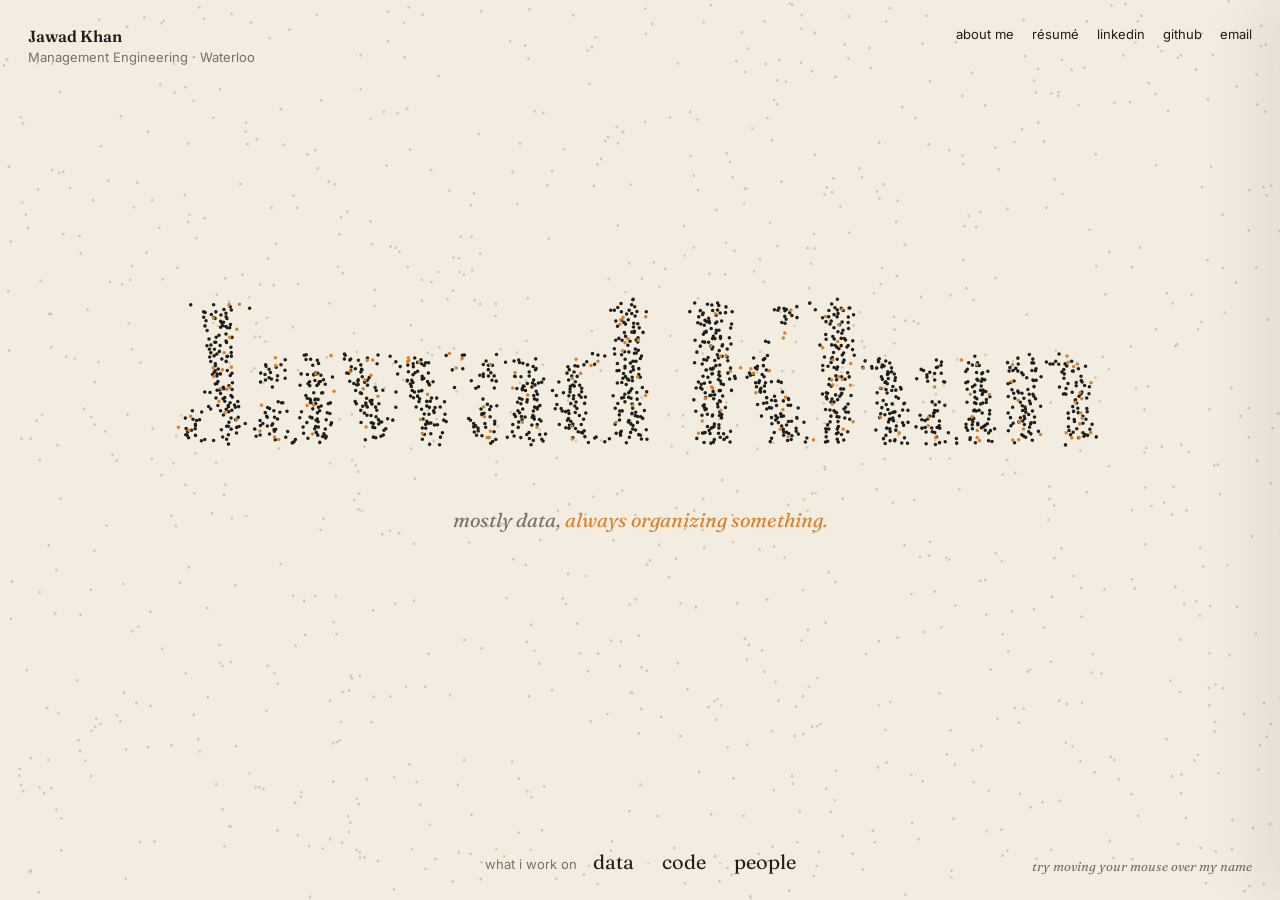
==== commit 4fe3dd18: "Update index.html" ====
--- a/index.html
+++ b/index.html
@@ -21,6 +21,7 @@
   button{all:unset;cursor:pointer}
   
   #c{position:fixed;inset:0;width:100%;height:100%;touch-action:none}
+  
   /* corners */
   .corner{position:fixed;z-index:3;font-size:13px;color:var(--muted)}
   .tl{top:24px;left:28px;line-height:1.5}
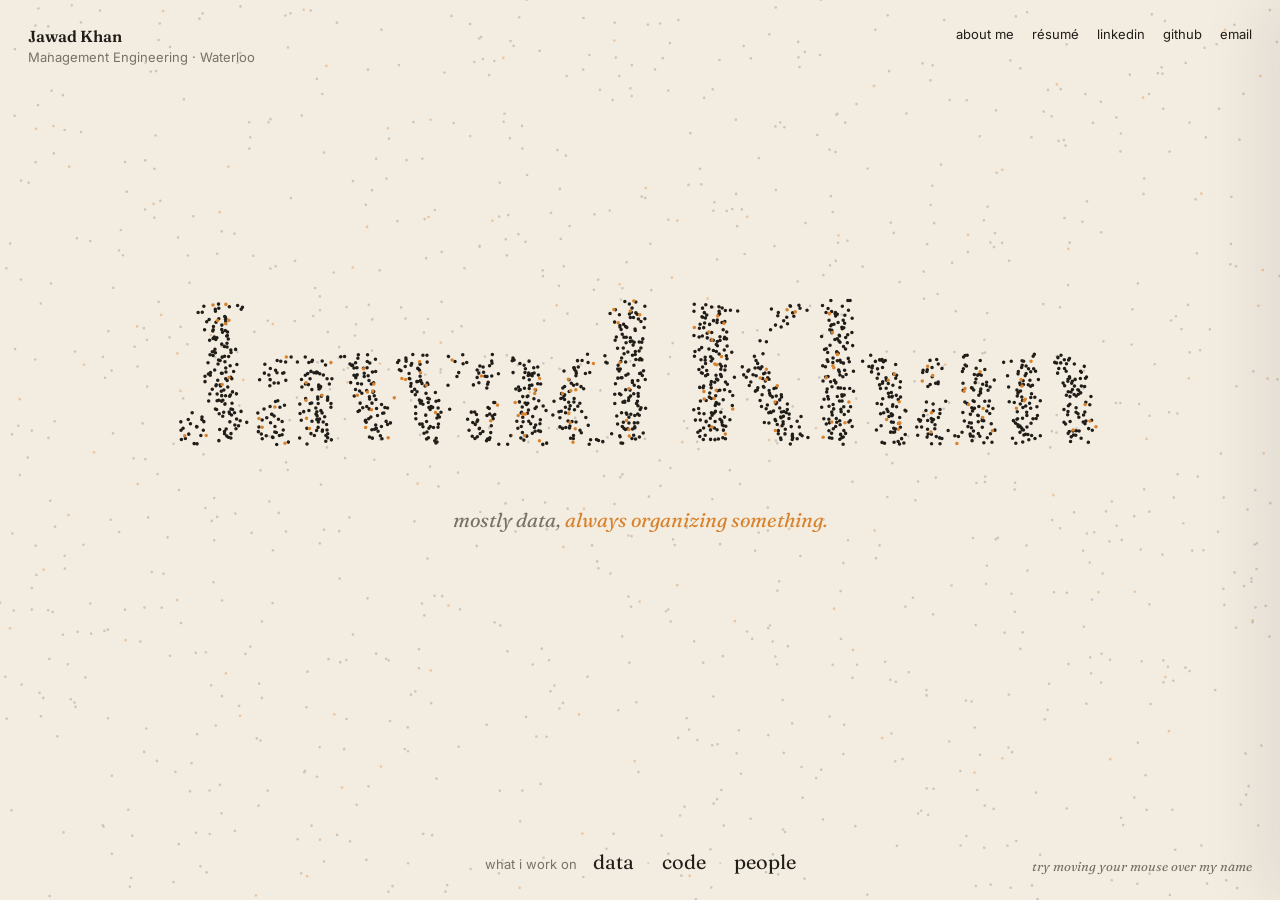
==== commit 45ccbcec: "Update index.html" ====
--- a/index.html
+++ b/index.html
@@ -19,6 +19,7 @@
   body{background:var(--bg);color:var(--ink);font-family:'Inter',sans-serif;-webkit-font-smoothing:antialiased}
   a{color:inherit;text-decoration:none}
   button{all:unset;cursor:pointer}
+
   
   #c{position:fixed;inset:0;width:100%;height:100%;touch-action:none}
   
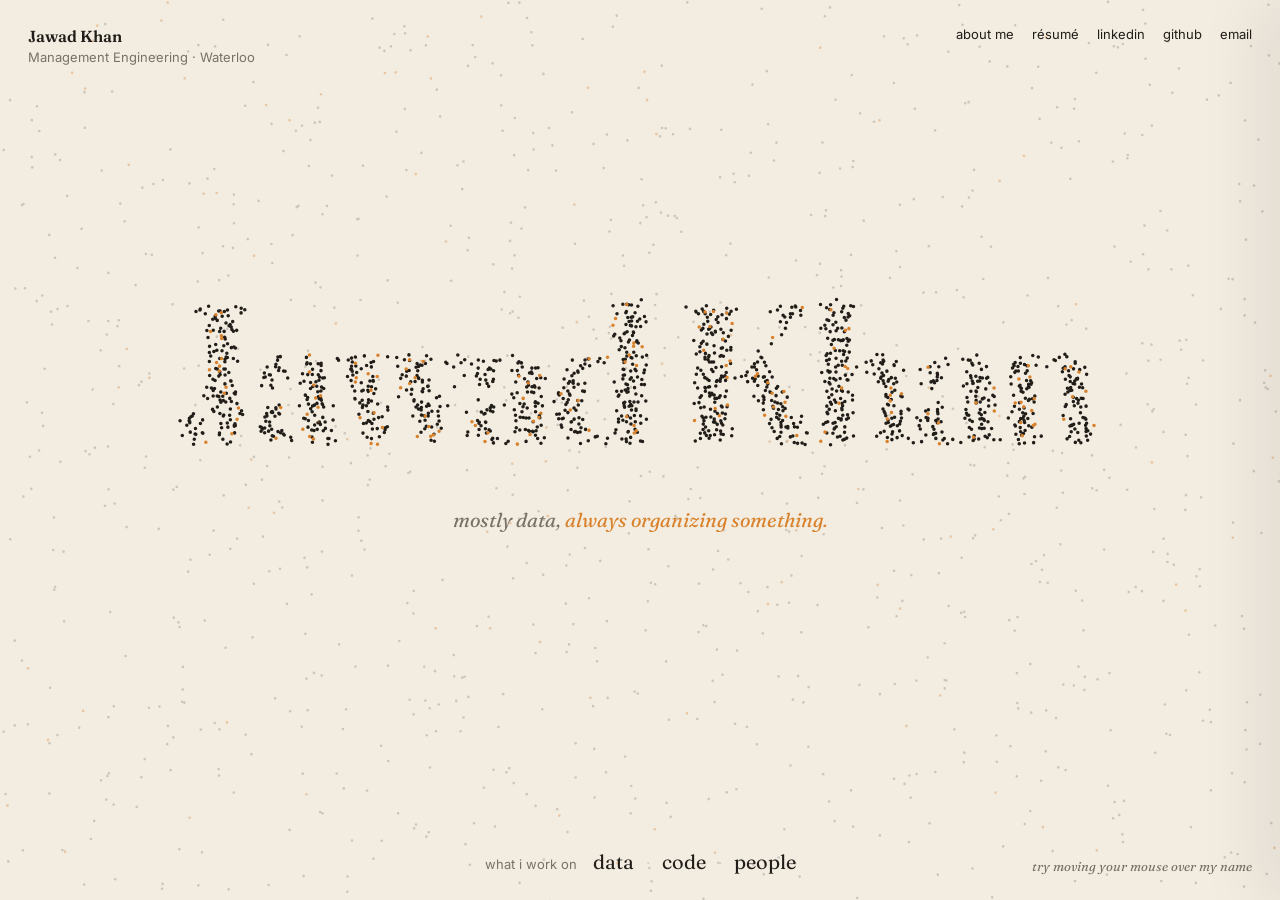
==== commit 5fc9cb5e: "Remove empty line in CSS styles" ====
--- a/index.html
+++ b/index.html
@@ -20,7 +20,6 @@
   a{color:inherit;text-decoration:none}
   button{all:unset;cursor:pointer}
 
-  
   #c{position:fixed;inset:0;width:100%;height:100%;touch-action:none}
   
   /* corners */
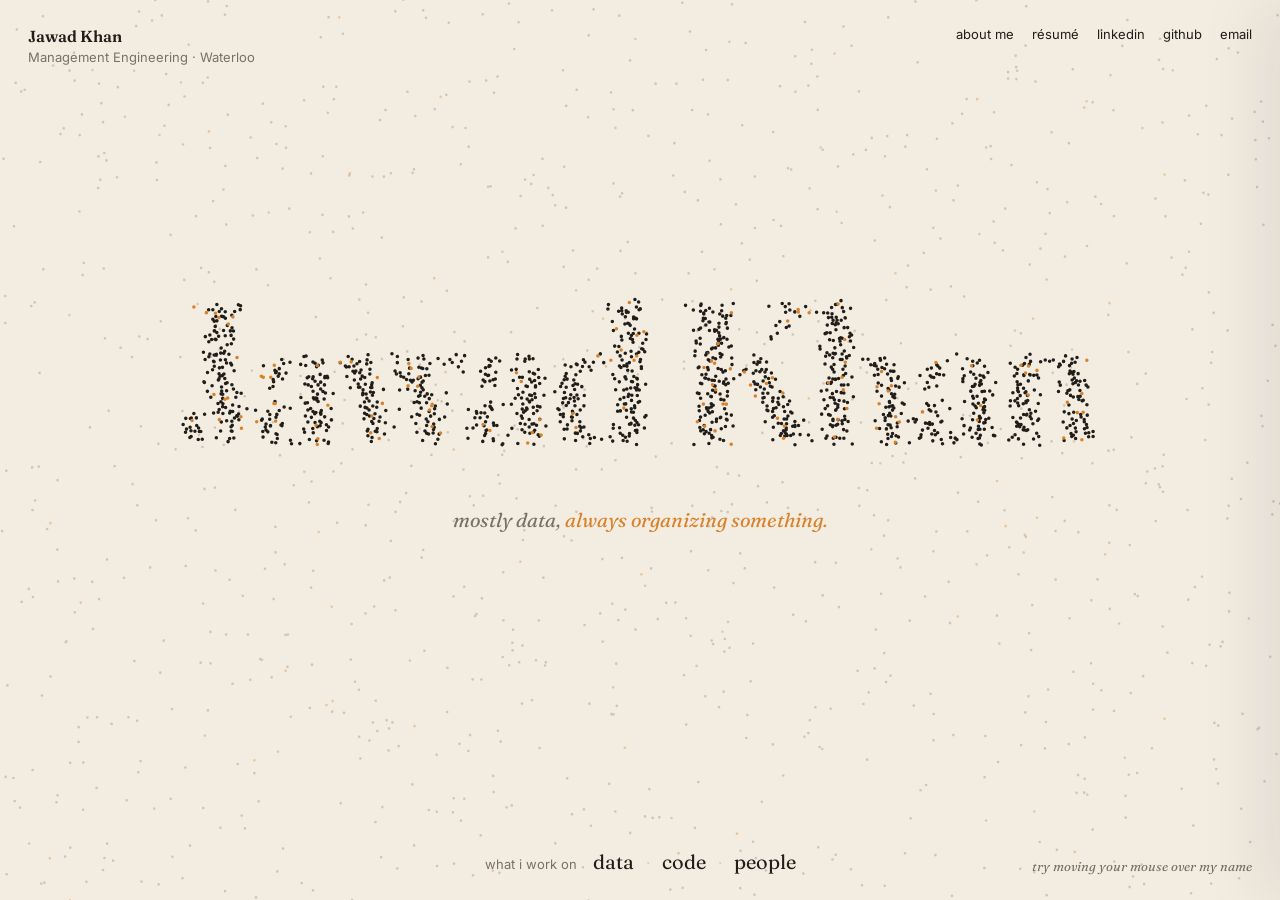
==== commit 60b8d459: "Update index.html" ====
--- a/index.html
+++ b/index.html
@@ -20,6 +20,7 @@
   a{color:inherit;text-decoration:none}
   button{all:unset;cursor:pointer}
 
+  
   #c{position:fixed;inset:0;width:100%;height:100%;touch-action:none}
   
   /* corners */
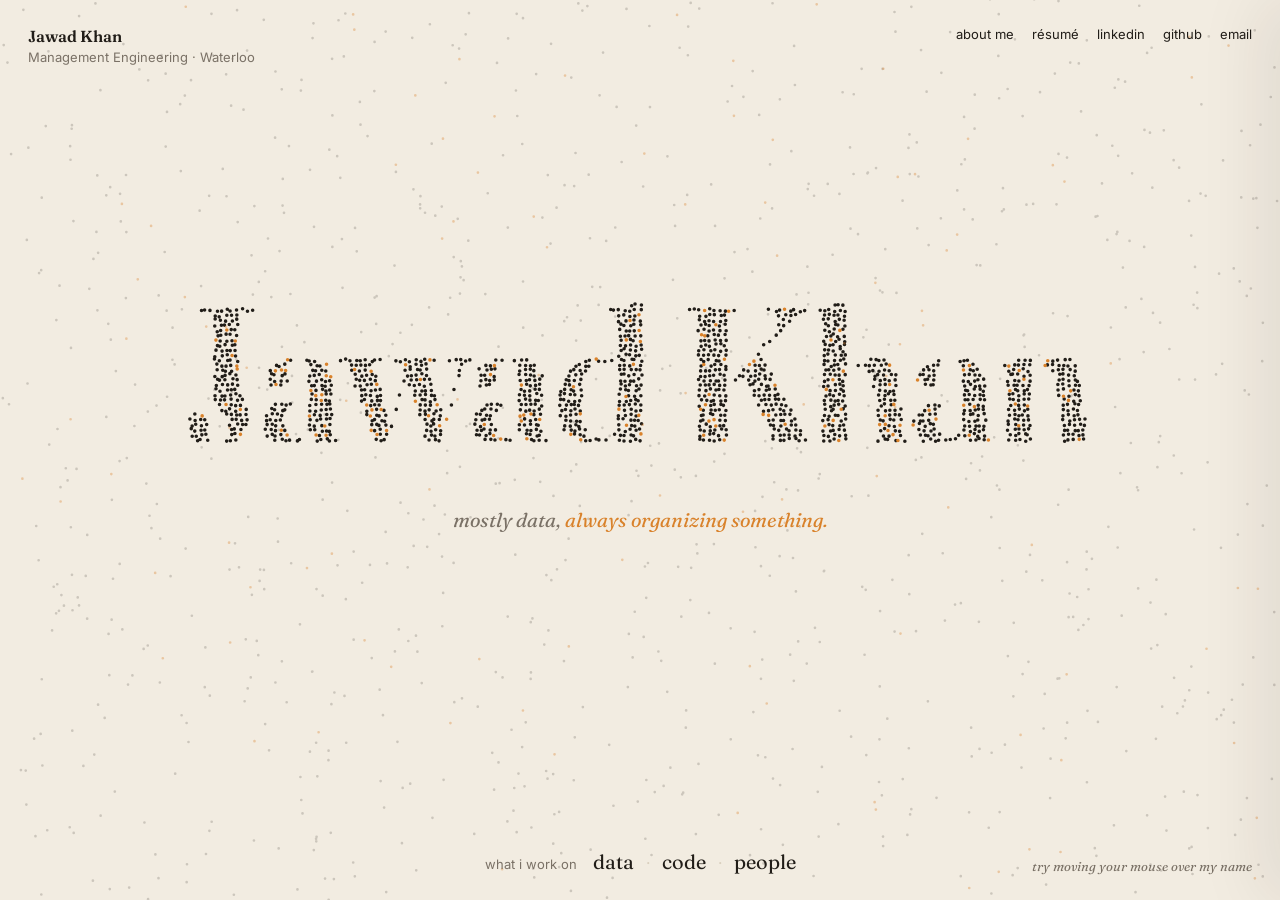
==== commit 29218ae5: "Update index.html" ====
--- a/index.html
+++ b/index.html
@@ -19,7 +19,6 @@
   body{background:var(--bg);color:var(--ink);font-family:'Inter',sans-serif;-webkit-font-smoothing:antialiased}
   a{color:inherit;text-decoration:none}
   button{all:unset;cursor:pointer}
-
   
   #c{position:fixed;inset:0;width:100%;height:100%;touch-action:none}
   
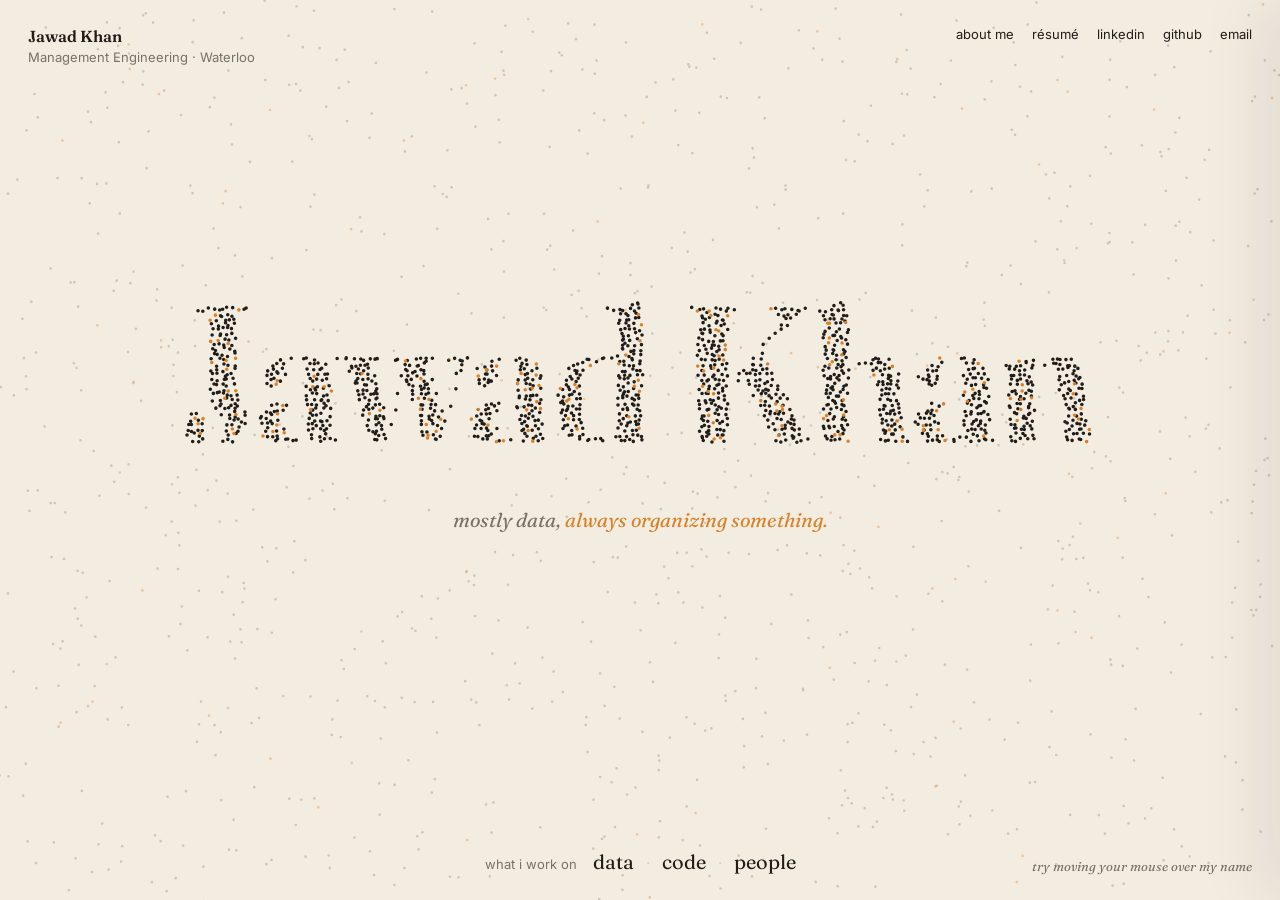
==== commit db288b38: "Update index.html" ====
--- a/index.html
+++ b/index.html
@@ -19,6 +19,7 @@
   body{background:var(--bg);color:var(--ink);font-family:'Inter',sans-serif;-webkit-font-smoothing:antialiased}
   a{color:inherit;text-decoration:none}
   button{all:unset;cursor:pointer}
+
   
   #c{position:fixed;inset:0;width:100%;height:100%;touch-action:none}
   
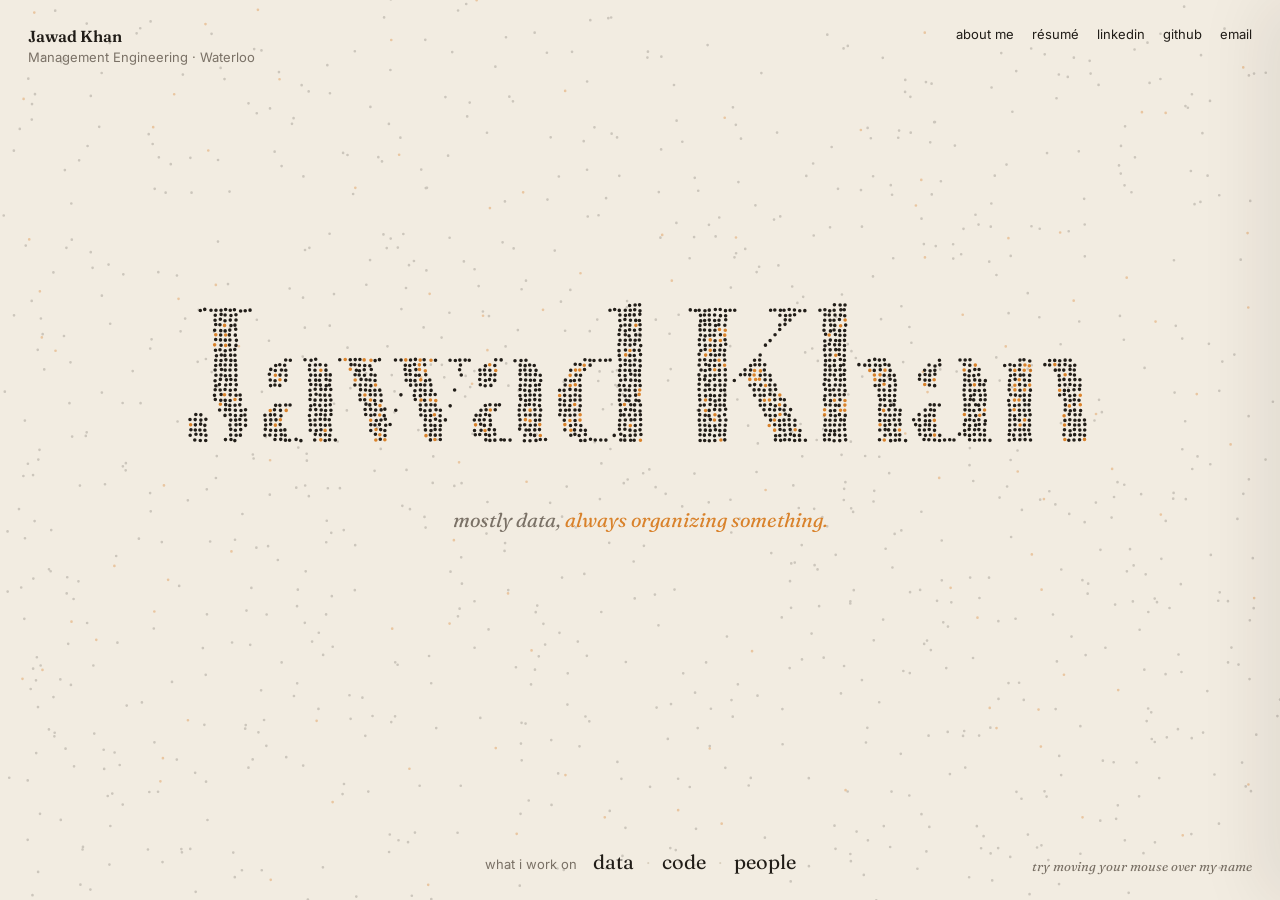
==== commit 6db4adc9: "Update index.html" ====
--- a/index.html
+++ b/index.html
@@ -20,7 +20,6 @@
   a{color:inherit;text-decoration:none}
   button{all:unset;cursor:pointer}
 
-  
   #c{position:fixed;inset:0;width:100%;height:100%;touch-action:none}
   
   /* corners */
